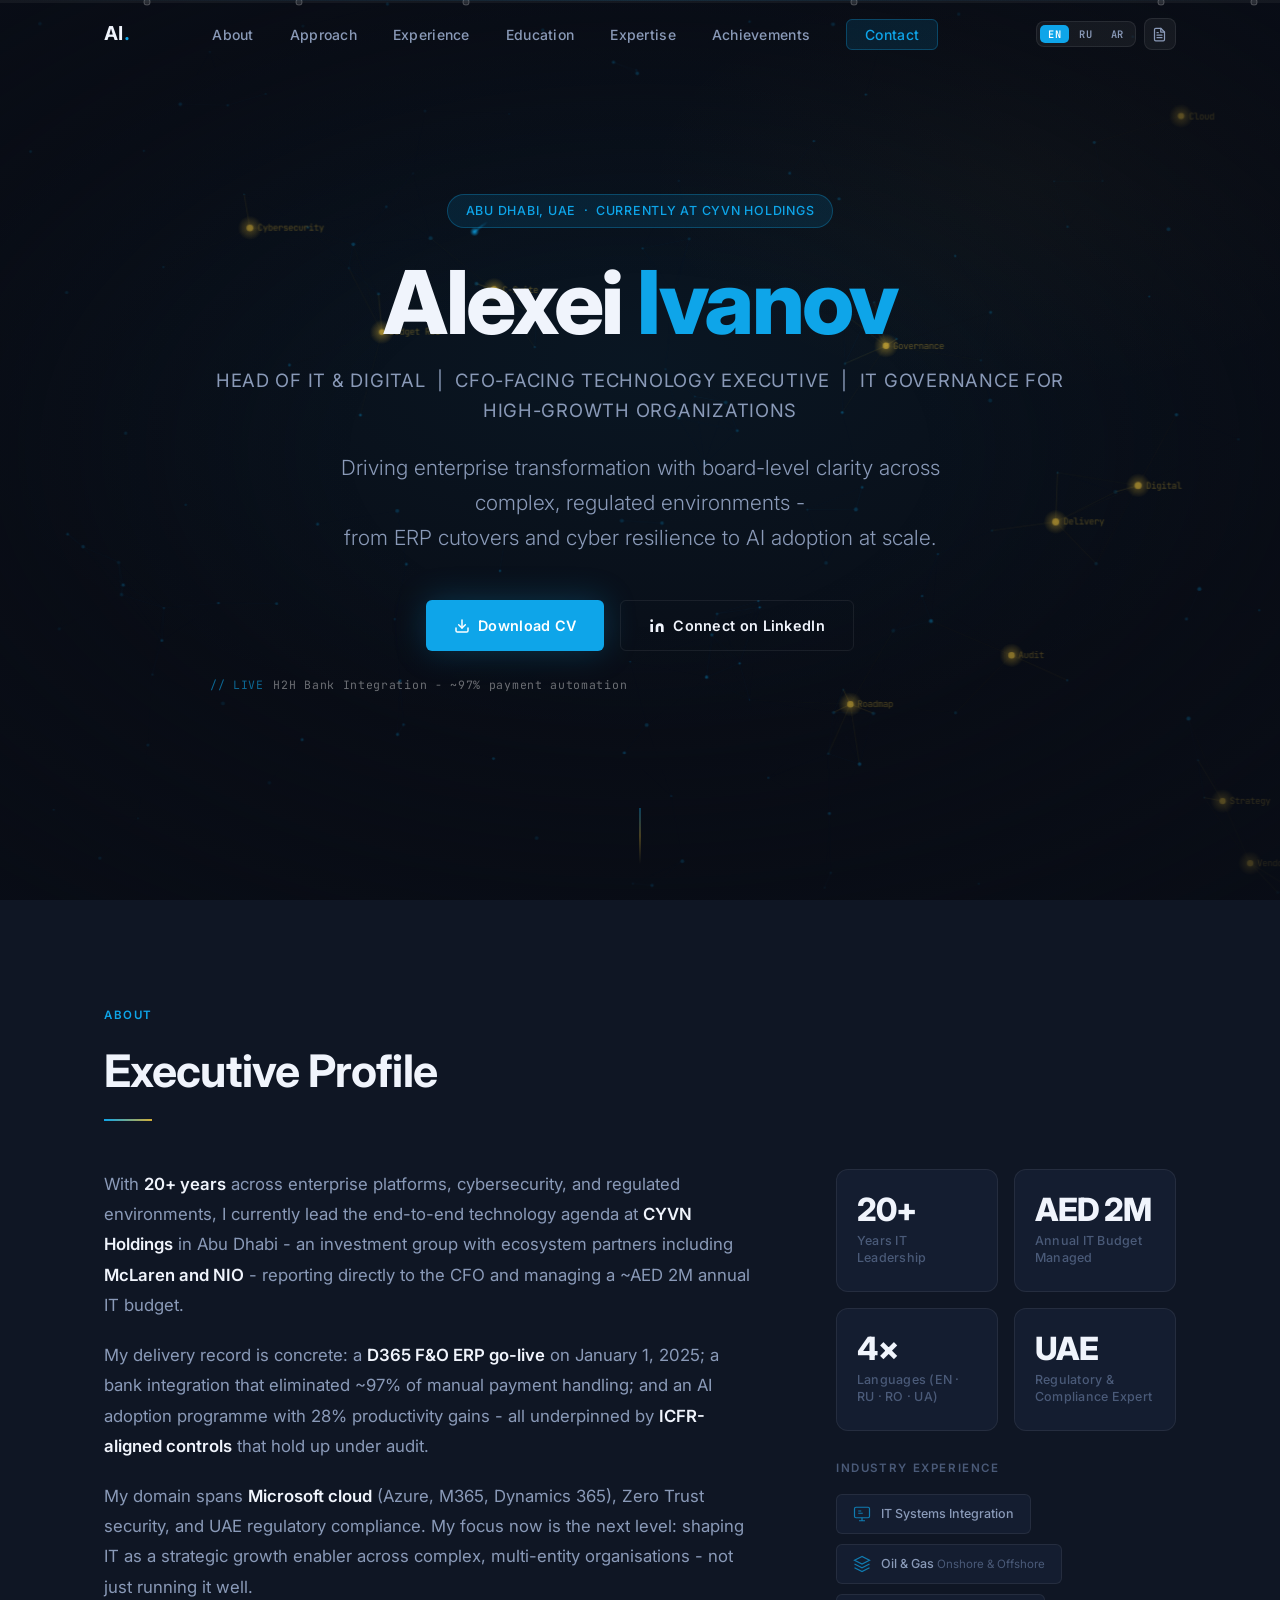
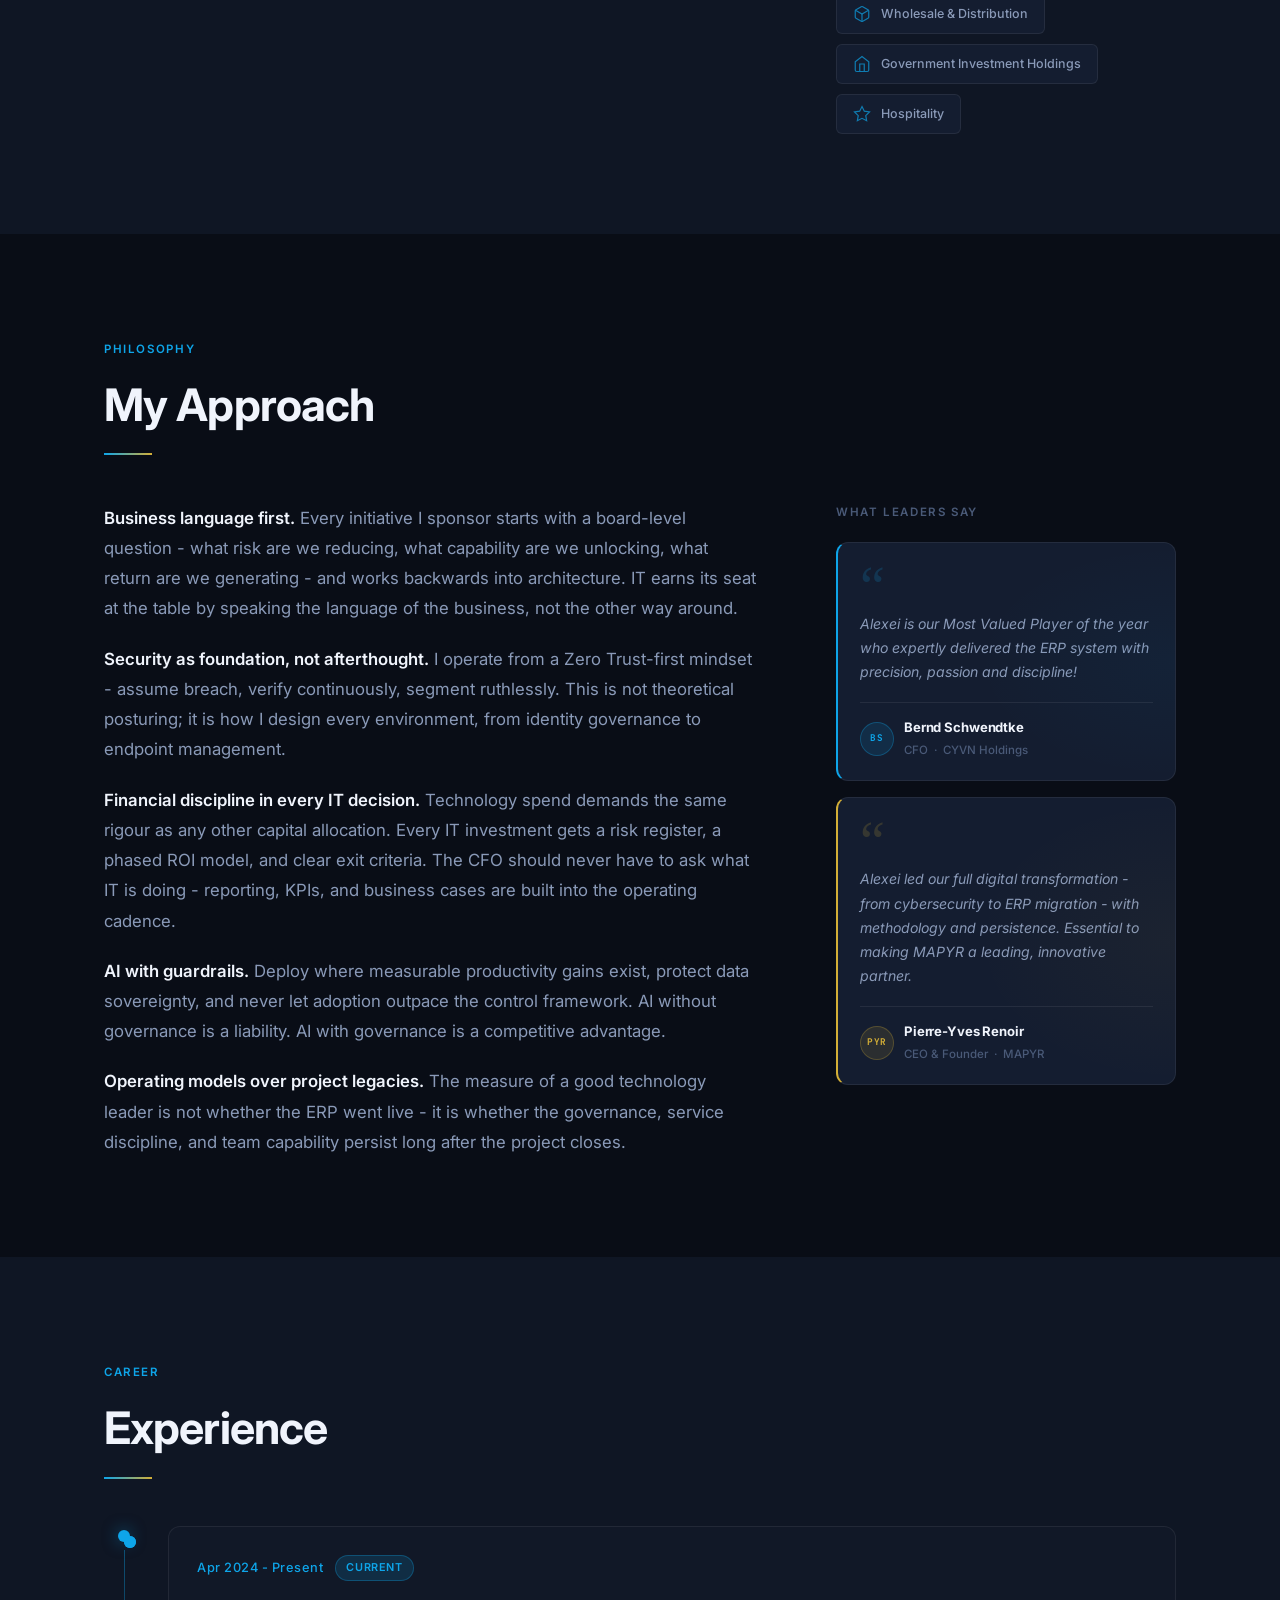
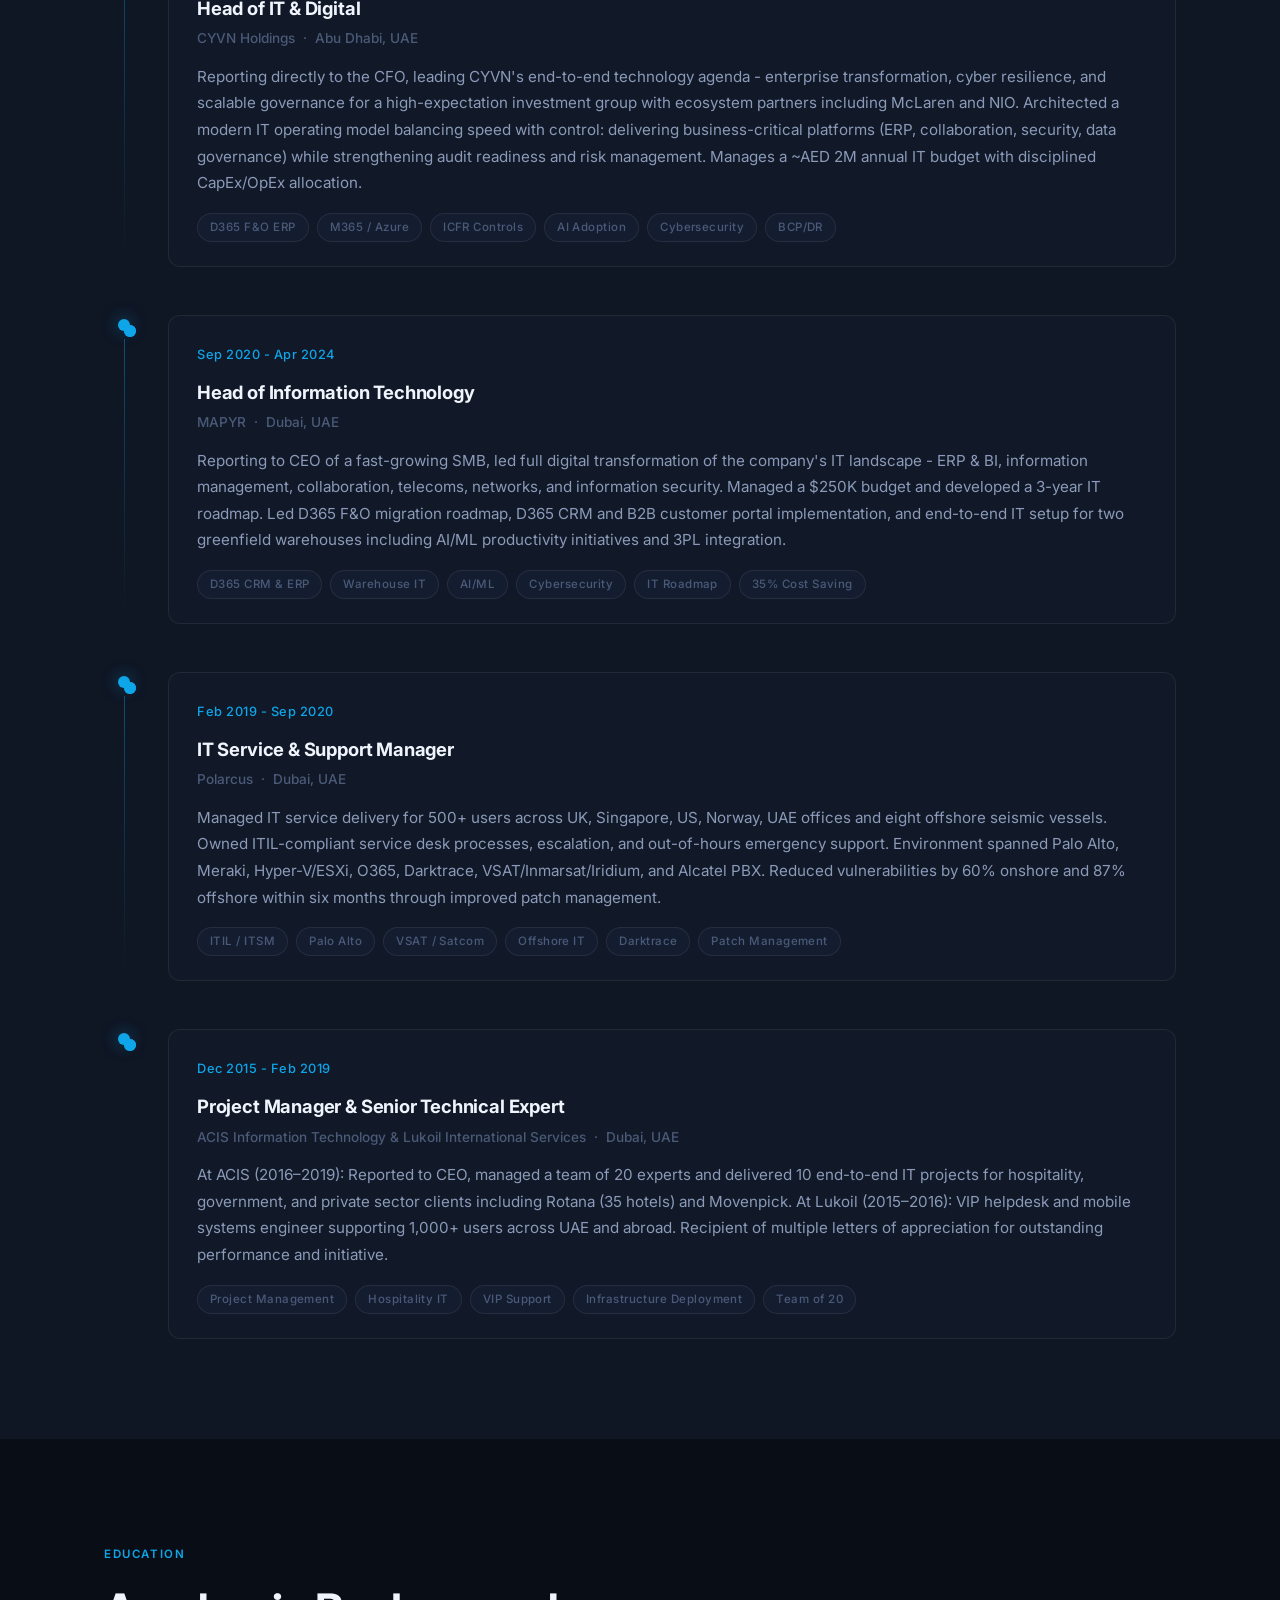
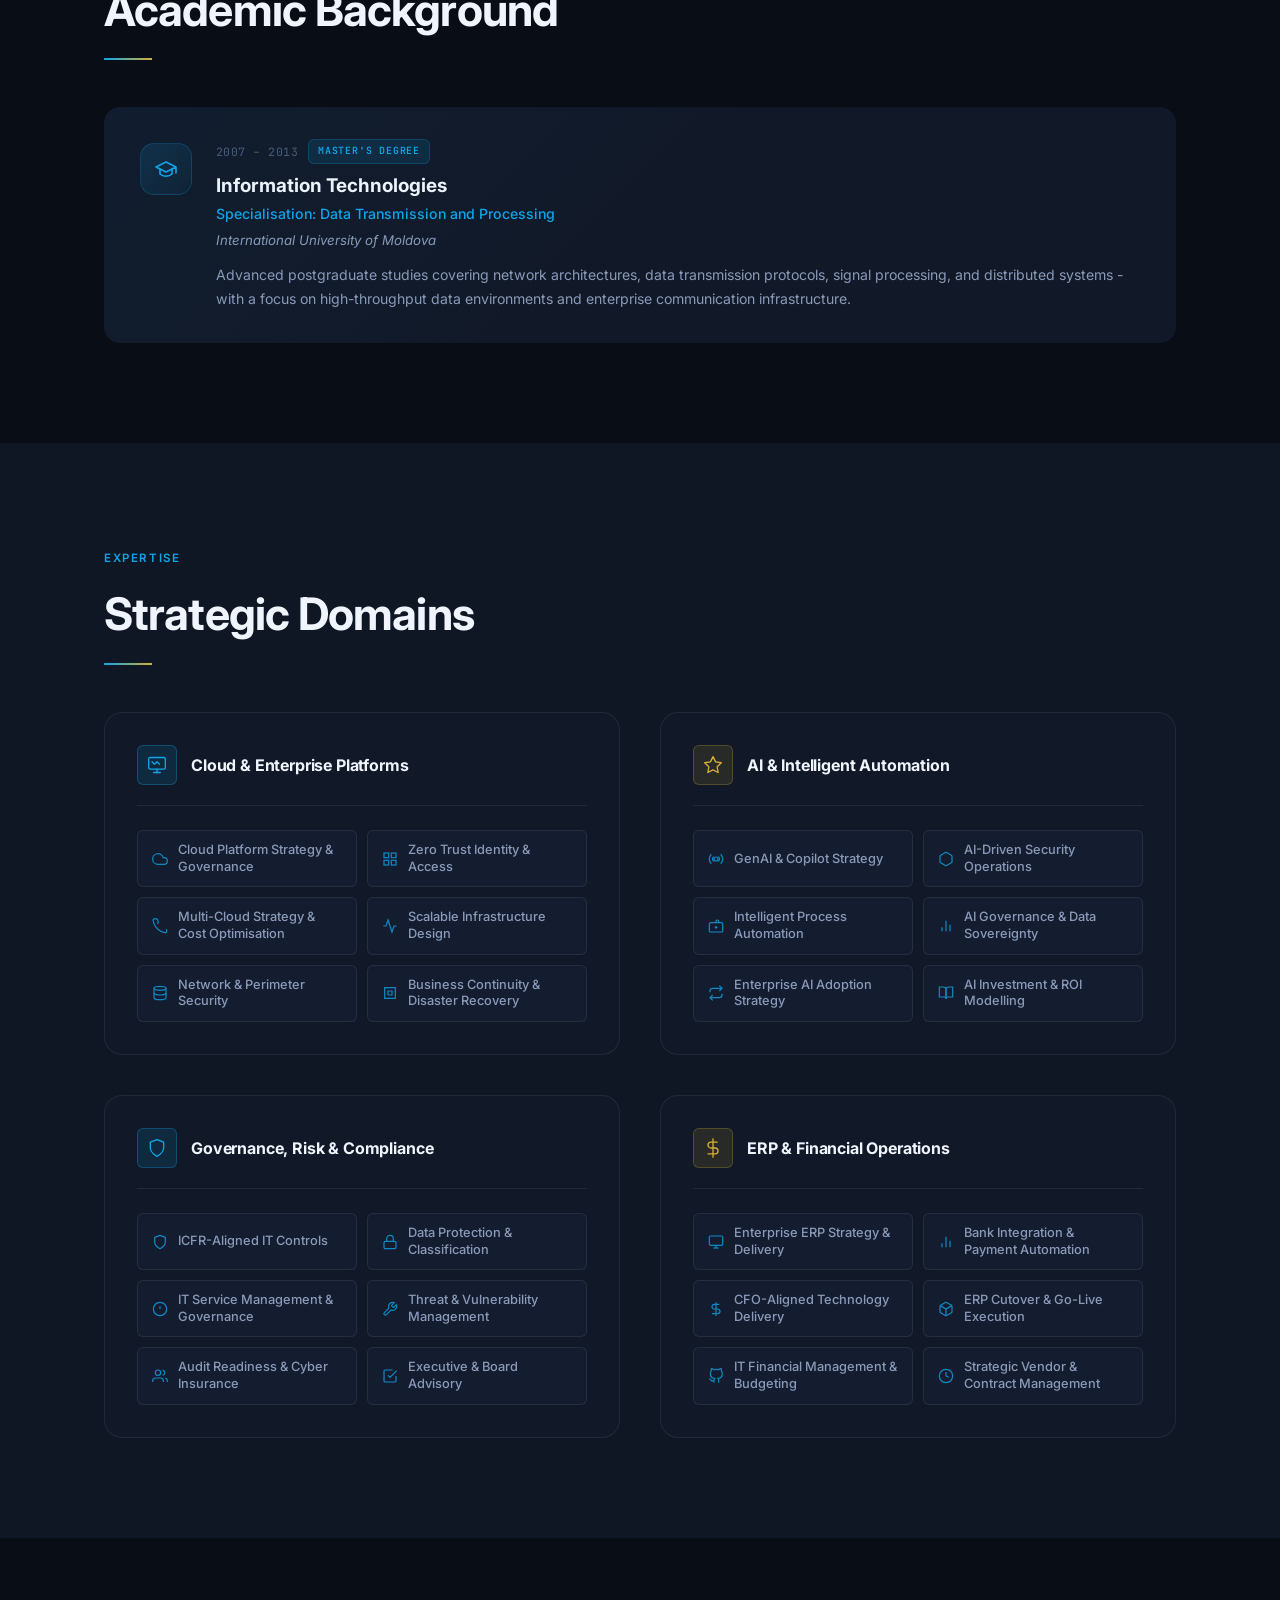
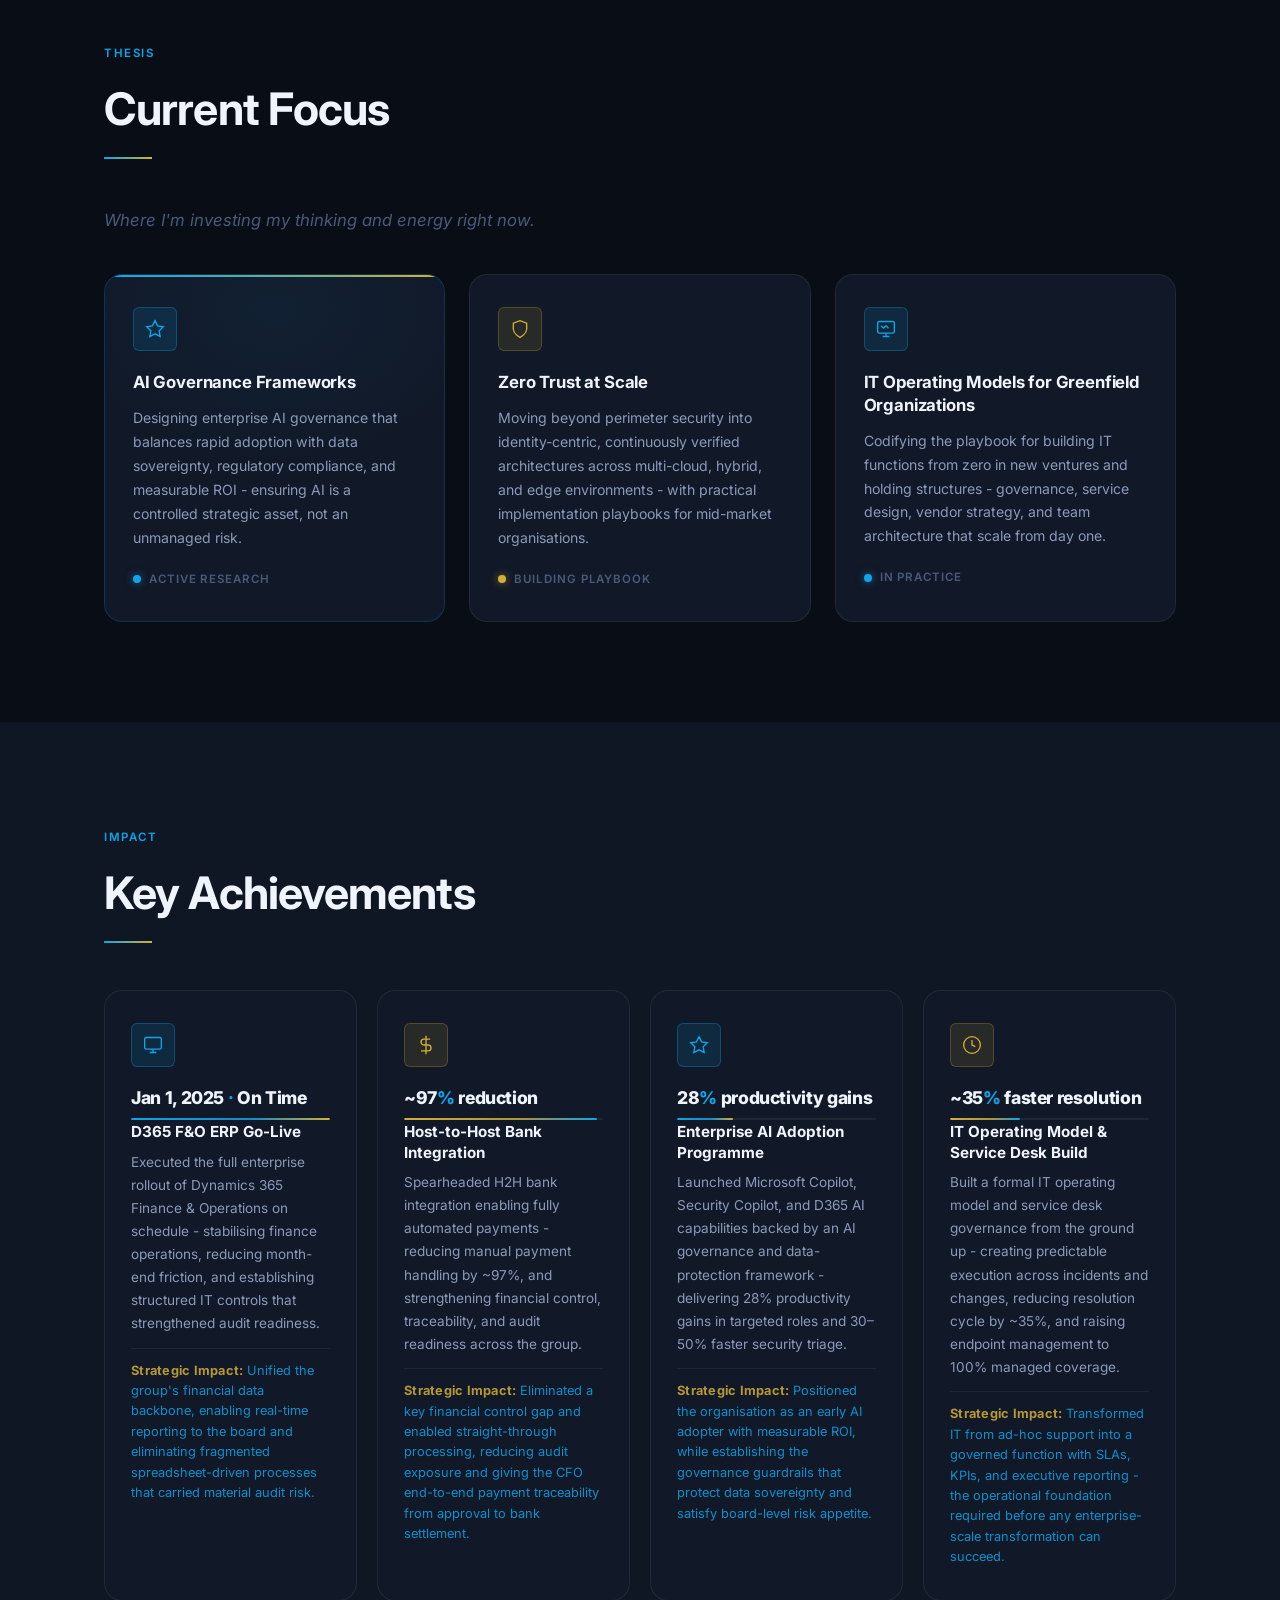
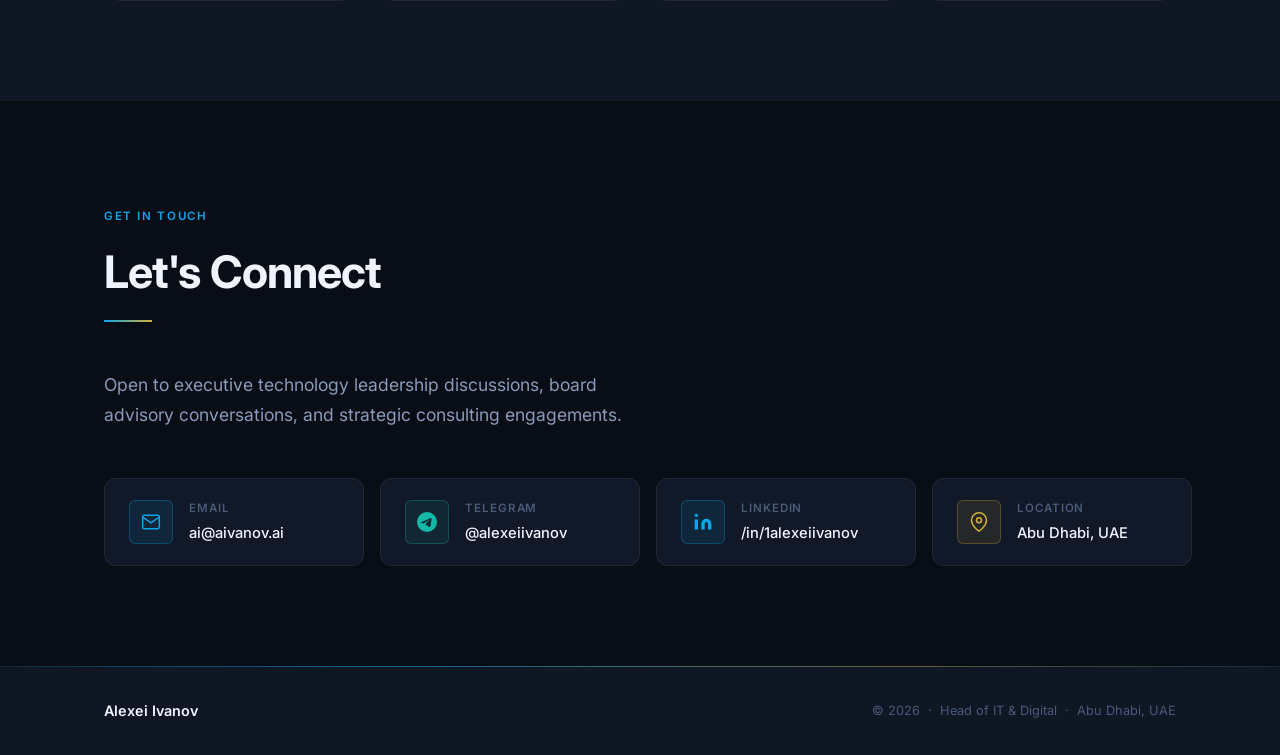
==== index.html @ 6e78dfcb "Fix Arabic notice placement and add to cv.html - Move notice inside fixed nav so it doesn't overlap " ====
<!DOCTYPE html>
<html lang="en">
<head>
  <!-- Google tag (gtag.js) -->
  <script async src="https://www.googletagmanager.com/gtag/js?id=G-F5RWMWG06Z"></script>
  <script>
    window.dataLayer = window.dataLayer || [];
    function gtag(){dataLayer.push(arguments);}
    gtag('js', new Date());
    gtag('config', 'G-F5RWMWG06Z');
  </script>

  <meta charset="UTF-8" />
  <meta name="viewport" content="width=device-width, initial-scale=1.0" />

  <!-- Primary SEO -->
  <title>Alexei Ivanov - Head of IT &amp; Digital | CFO-Facing Technology Executive | Abu Dhabi</title>
  <meta name="description" content="Head of IT &amp; Digital at CYVN Holdings (McLaren · NIO ecosystem). 20+ years delivering ERP, cybersecurity &amp; AI adoption with board-level clarity. D365 F&amp;O · ICFR · Zero Trust · Abu Dhabi, UAE." />
  <meta name="keywords" content="Alexei Ivanov, Head of IT, Head of IT Digital, CIO, CITO, IT Director, IT Executive, Abu Dhabi, UAE, CYVN Holdings, Dynamics 365, ERP, Microsoft Azure, Cybersecurity, AI Adoption, Digital Transformation, IT Leadership, ICFR Controls, Microsoft Copilot, Technology Executive" />
  <meta name="author" content="Alexei Ivanov" />
  <meta name="robots" content="index, follow, max-snippet:-1, max-image-preview:large, max-video-preview:-1" />
  <link rel="canonical" href="https://alexeiivanov1.github.io/" />

  <!-- Geo / Local SEO -->
  <meta name="geo.region" content="AE-AZ" />
  <meta name="geo.placename" content="Abu Dhabi, United Arab Emirates" />
  <meta name="geo.position" content="24.4539;54.3773" />
  <meta name="ICBM" content="24.4539, 54.3773" />

  <!-- Open Graph -->
  <meta property="og:type" content="profile" />
  <meta property="og:profile:first_name" content="Alexei" />
  <meta property="og:profile:last_name" content="Ivanov" />
  <meta property="og:title" content="Alexei Ivanov — Head of IT &amp; Digital | CYVN Holdings · Abu Dhabi" />
  <meta property="og:description" content="20+ years in enterprise IT. D365 F&amp;O ERP go-live · ~97% payment automation · 28% AI productivity gains · ICFR-aligned controls. Currently at CYVN Holdings (McLaren &amp; NIO ecosystem), reporting directly to the CFO." />
  <meta property="og:image" content="https://alexeiivanov1.github.io/og-preview.png" />
  <meta property="og:image:width" content="1200" />
  <meta property="og:image:height" content="630" />
  <meta property="og:url" content="https://alexeiivanov1.github.io/" />
  <meta property="og:site_name" content="Alexei Ivanov" />
  <meta property="og:locale" content="en_GB" />

  <!-- Twitter / X -->
  <meta name="twitter:card" content="summary_large_image" />
  <meta name="twitter:title" content="Alexei Ivanov — Head of IT &amp; Digital | CYVN Holdings · Abu Dhabi" />
  <meta name="twitter:description" content="20+ years in enterprise IT. D365 F&amp;O ERP · 97% payment automation · 28% AI gains · ICFR controls. CFO-facing tech executive at CYVN Holdings (McLaren &amp; NIO ecosystem)." />
  <meta name="twitter:image" content="https://alexeiivanov1.github.io/og-preview.png" />

  <meta name="theme-color" content="#090d16" />
  <link rel="icon" type="image/svg+xml" href="favicon.svg" />

  <!-- Structured Data: Person -->
  <script type="application/ld+json">
  {
    "@context": "https://schema.org",
    "@type": "Person",
    "name": "Alexei Ivanov",
    "givenName": "Alexei",
    "familyName": "Ivanov",
    "jobTitle": "Head of IT & Digital",
    "url": "https://alexeiivanov1.github.io/",
    "email": "ai@aivanov.ai",
    "address": { "@type": "PostalAddress", "addressLocality": "Abu Dhabi", "addressCountry": "AE" },
    "sameAs": ["https://www.linkedin.com/in/1alexeiivanov/", "https://t.me/alexeiivanov"],
    "worksFor": { "@type": "Organization", "name": "CYVN Holdings", "url": "https://www.cyvnholdings.com" },
    "knowsAbout": ["IT Leadership","Digital Transformation","ERP Implementation","Dynamics 365 Finance & Operations","Microsoft Azure","Cybersecurity","AI Adoption","Microsoft Copilot","ICFR Controls","ITIL","BCP / Disaster Recovery","IT Governance","C-Suite Advisory"]
  }
  </script>

  <!-- Google Fonts: Inter + JetBrains Mono -->
  <link rel="preconnect" href="https://fonts.googleapis.com" />
  <link rel="preconnect" href="https://fonts.gstatic.com" crossorigin />
  <link href="https://fonts.googleapis.com/css2?family=Inter:wght@300;400;500;600;700;800&family=DM+Sans:wght@400;500;700&family=JetBrains+Mono:wght@400;500;600&display=swap" rel="stylesheet" />

  <link rel="stylesheet" href="styles.css" />
</head>
<body>

  <!-- ─── SCROLL PROGRESS TIMELINE ────────────────────────────── -->
  <div class="sp" id="sp" aria-hidden="true">
    <div class="sp__track">
      <div class="sp__fill" id="spFill"></div>
      <div class="sp__nodes" id="spNodes"></div>
    </div>
  </div>

  <!-- ─── NAV ─────────────────────────────────────────────────── -->
  <nav class="nav" id="nav">
    <div class="nav__inner">
      <a href="#hero" class="nav__logo">AI<span class="accent">.</span></a>
      <ul class="nav__links">
        <li><a href="#about"         data-i18n="nav_about">About</a></li>
        <li><a href="#approach"      data-i18n="nav_approach">Approach</a></li>
        <li><a href="#experience"    data-i18n="nav_experience">Experience</a></li>
        <li><a href="#education"     data-i18n="nav_education">Education</a></li>
        <li><a href="#competencies"  data-i18n="nav_expertise">Expertise</a></li>
        <li><a href="#achievements"  data-i18n="nav_achievements">Achievements</a></li>
        <li><a href="#contact" class="nav__cta" data-i18n="nav_contact">Contact</a></li>
      </ul>
      <div class="nav__controls">
        <div class="lang-switcher" id="langSwitcher" aria-label="Language">
          <button class="lang-btn active" data-lang="en">EN</button>
          <button class="lang-btn" data-lang="ru">RU</button>
          <button class="lang-btn" data-lang="ar">AR</button>
        </div>
        <a href="cv.html" class="theme-toggle cv-link" aria-label="Open CV page" title="CV / Document view">
          <svg width="15" height="15" viewBox="0 0 24 24" fill="none" stroke="currentColor" stroke-width="2" stroke-linecap="round" stroke-linejoin="round" aria-hidden="true"><path d="M14 2H6a2 2 0 0 0-2 2v16a2 2 0 0 0 2 2h12a2 2 0 0 0 2-2V8z"/><polyline points="14 2 14 8 20 8"/><line x1="16" y1="13" x2="8" y2="13"/><line x1="16" y1="17" x2="8" y2="17"/><polyline points="10 9 9 9 8 9"/></svg>
          <span class="theme-toggle__label" data-i18n="theme_text_label">Text</span>
        </a>
      </div>
      <button class="nav__hamburger" id="hamburger" aria-label="Open menu">
        <span></span><span></span><span></span>
      </button>
    </div>
    <div class="nav__mobile" id="mobileMenu">
      <a href="#about"        class="mobile-link" data-i18n="nav_about">About</a>
      <a href="#approach"     class="mobile-link" data-i18n="nav_approach">Approach</a>
      <a href="#experience"   class="mobile-link" data-i18n="nav_experience">Experience</a>
      <a href="#education"    class="mobile-link" data-i18n="nav_education">Education</a>
      <a href="#competencies" class="mobile-link" data-i18n="nav_expertise">Expertise</a>
      <a href="#achievements" class="mobile-link" data-i18n="nav_achievements">Achievements</a>
      <a href="#contact"      class="mobile-link" data-i18n="nav_contact">Contact</a>
      <div class="mobile-controls">
        <div class="lang-switcher lang-switcher--mobile" id="langSwitcherMobile" aria-label="Language">
          <button class="lang-btn active" data-lang="en">EN</button>
          <button class="lang-btn" data-lang="ru">RU</button>
          <button class="lang-btn" data-lang="ar">AR</button>
        </div>
        <a href="cv.html" class="theme-toggle theme-toggle--mobile cv-link" aria-label="Open CV page">
          <svg width="15" height="15" viewBox="0 0 24 24" fill="none" stroke="currentColor" stroke-width="2" stroke-linecap="round" stroke-linejoin="round"><path d="M14 2H6a2 2 0 0 0-2 2v16a2 2 0 0 0 2 2h12a2 2 0 0 0 2-2V8z"/><polyline points="14 2 14 8 20 8"/><line x1="16" y1="13" x2="8" y2="13"/><line x1="16" y1="17" x2="8" y2="17"/><polyline points="10 9 9 9 8 9"/></svg>
          <span data-i18n="theme_text_label" style="font-size:0.8rem;font-weight:500">CV</span>
        </a>
      </div>
    </div>
    <!-- Arabic translation notice -->
    <div class="ar-notice" id="arNotice">
      <span data-i18n="ar_notice"></span>
    </div>
  </nav>

  <!-- ─── HERO ─────────────────────────────────────────────────── -->
  <section class="hero" id="hero">
    <div class="hero__bg">
      <!-- Neural network canvas - fills entire hero -->
      <canvas id="neuralCanvas" class="hero__canvas" aria-hidden="true"></canvas>
      <!-- hero__geo kept empty for script compatibility -->
      <div class="hero__geo" aria-hidden="true"></div>
    </div>

    <div class="hero__content reveal">
      <div class="hero__badge" data-i18n="hero_badge">Abu Dhabi, UAE &nbsp;·&nbsp; Currently at CYVN Holdings</div>
      <h1 class="hero__name">Alexei <span class="accent">Ivanov</span></h1>
      <p class="hero__title" id="heroTitle" data-scramble data-i18n="hero_title">Head of IT &amp; Digital &nbsp;|&nbsp; CFO-Facing Technology Executive &nbsp;|&nbsp; IT Governance for High-Growth Organizations</p>
      <p class="hero__value" data-i18n-html="hero_value">Driving enterprise transformation with board-level clarity across complex, regulated environments —<br class="br-desktop"/> from ERP cutovers and cyber resilience to AI adoption at scale.</p>
      <div class="hero__actions">
        <a href="cv-alexei-ivanov.pdf" class="btn btn--primary" download>
          <svg width="16" height="16" viewBox="0 0 24 24" fill="none" stroke="currentColor" stroke-width="2.2" stroke-linecap="round" stroke-linejoin="round"><path d="M21 15v4a2 2 0 0 1-2 2H5a2 2 0 0 1-2-2v-4"/><polyline points="7 10 12 15 17 10"/><line x1="12" y1="15" x2="12" y2="3"/></svg>
          <span data-i18n="btn_cv">Download CV</span>
        </a>
        <a href="https://www.linkedin.com/in/1alexeiivanov/" target="_blank" rel="noopener" class="btn btn--secondary">
          <svg width="16" height="16" viewBox="0 0 24 24" fill="currentColor"><path d="M16 8a6 6 0 0 1 6 6v7h-4v-7a2 2 0 0 0-2-2 2 2 0 0 0-2 2v7h-4v-7a6 6 0 0 1 6-6z"/><rect x="2" y="9" width="4" height="12"/><circle cx="4" cy="4" r="2"/></svg>
          <span data-i18n="btn_linkedin">Connect on LinkedIn</span>
        </a>
      </div>

      <!-- Live ticker cycling achievements -->
      <div class="hero__ticker-wrap" aria-live="polite" aria-atomic="true">
        <span class="hero__ticker-label">// LIVE</span>
        <span id="heroTicker"></span>
      </div>
    </div>

    <div class="hero__scroll-indicator" aria-hidden="true">
      <span></span>
    </div>
  </section>

  <!-- ─── ABOUT ─────────────────────────────────────────────────── -->
  <section class="section about" id="about">
    <div class="container">
      <div class="section__header reveal">
        <span class="section__label" data-i18n="about_label">About</span>
        <h2 class="section__title" data-i18n="about_title">Executive Profile</h2>
      </div>
      <div class="about__grid">
        <div class="about__bio reveal">
          <p data-i18n-html="about_bio_1">With <strong>20+ years</strong> across enterprise platforms, cybersecurity, and regulated environments, I currently lead the end-to-end technology agenda at <strong>CYVN Holdings</strong> in Abu Dhabi — an investment group with ecosystem partners including <strong>McLaren and NIO</strong> — reporting directly to the CFO and managing a ~AED 2M annual IT budget.</p>
          <p data-i18n-html="about_bio_2">My delivery record is concrete: a <strong>D365 F&amp;O ERP go-live</strong> on January 1, 2025; a bank integration that eliminated ~97% of manual payment handling; and an AI adoption programme with 28% productivity gains — all underpinned by <strong>ICFR-aligned controls</strong> that hold up under audit.</p>
          <p data-i18n-html="about_bio_3">My domain spans <strong>Microsoft cloud</strong> (Azure, M365, Dynamics 365), Zero Trust security, and UAE regulatory compliance. My focus now is the next level: shaping IT as a strategic growth enabler across complex, multi-entity organisations — not just running it well.</p>
        </div>
        <div class="about__stats reveal">
          <div class="stat-card">
            <span class="stat-card__number" data-i18n-html="stat_years_n">20<span class="accent">+</span></span>
            <span class="stat-card__label" data-i18n="stat_years_l">Years IT Leadership</span>
          </div>
          <div class="stat-card">
            <span class="stat-card__number" data-i18n-html="stat_budget_n">AED 2<span class="accent">M</span></span>
            <span class="stat-card__label" data-i18n="stat_budget_l">Annual IT Budget Managed</span>
          </div>
          <div class="stat-card">
            <span class="stat-card__number" data-i18n-html="stat_langs_n">4<span class="accent">×</span></span>
            <span class="stat-card__label" data-i18n="stat_langs_l">Languages (EN · RU · RO · UA)</span>
          </div>
          <div class="stat-card">
            <span class="stat-card__number" data-i18n-html="stat_comp_n">UAE</span>
            <span class="stat-card__label" data-i18n="stat_comp_l">Regulatory &amp; Compliance Expert</span>
          </div>
          <div class="about__sectors">
            <h3 class="about__sectors-title" data-i18n="sectors_title">Industry Experience</h3>
            <div class="sector-tiles">
              <div class="sector-tile">
                <svg viewBox="0 0 24 24" fill="none" stroke="currentColor" stroke-width="1.6" aria-hidden="true"><rect x="2" y="3" width="20" height="14" rx="2"/><path d="M8 21h8M12 17v4"/><path d="M7 8h4M7 11h6"/></svg>
                <span class="sector-tile__label" data-i18n="sector_1">IT Systems Integration</span>
              </div>
              <div class="sector-tile">
                <svg viewBox="0 0 24 24" fill="none" stroke="currentColor" stroke-width="1.6" aria-hidden="true"><path d="M12 2L2 7l10 5 10-5-10-5z"/><path d="M2 17l10 5 10-5"/><path d="M2 12l10 5 10-5"/></svg>
                <span class="sector-tile__label" data-i18n-html="sector_2">Oil &amp; Gas <span class="sector-tile__sub">Onshore &amp; Offshore</span></span>
              </div>
              <div class="sector-tile">
                <svg viewBox="0 0 24 24" fill="none" stroke="currentColor" stroke-width="1.6" aria-hidden="true"><path d="M21 16V8a2 2 0 0 0-1-1.73l-7-4a2 2 0 0 0-2 0l-7 4A2 2 0 0 0 3 8v8a2 2 0 0 0 1 1.73l7 4a2 2 0 0 0 2 0l7-4A2 2 0 0 0 21 16z"/><polyline points="3.27 6.96 12 12.01 20.73 6.96"/><line x1="12" y1="22.08" x2="12" y2="12"/></svg>
                <span class="sector-tile__label" data-i18n="sector_3">Wholesale &amp; Distribution</span>
              </div>
              <div class="sector-tile">
                <svg viewBox="0 0 24 24" fill="none" stroke="currentColor" stroke-width="1.6" aria-hidden="true"><path d="M3 9l9-7 9 7v11a2 2 0 0 1-2 2H5a2 2 0 0 1-2-2z"/><polyline points="9 22 9 12 15 12 15 22"/></svg>
                <span class="sector-tile__label" data-i18n="sector_4">Government Investment Holdings</span>
              </div>
              <div class="sector-tile">
                <svg viewBox="0 0 24 24" fill="none" stroke="currentColor" stroke-width="1.6" aria-hidden="true"><path d="M12 2l3.09 6.26L22 9.27l-5 4.87 1.18 6.88L12 17.77l-6.18 3.25L7 14.14 2 9.27l6.91-1.01L12 2z"/></svg>
                <span class="sector-tile__label" data-i18n="sector_5">Hospitality</span>
              </div>
            </div>
          </div>
        </div>
      </div>
    </div>
  </section>

  <!-- ─── MY APPROACH ──────────────────────────────────────────── -->
  <section class="section approach" id="approach">
    <div class="container">
      <div class="section__header reveal">
        <span class="section__label" data-i18n="approach_label">Philosophy</span>
        <h2 class="section__title" data-i18n="approach_title">My Approach</h2>
      </div>
      <div class="approach__grid">

        <div class="approach__manifesto reveal">
          <p data-i18n-html="approach_p1"><strong>Business language first.</strong> Every initiative I sponsor starts with a board-level question — what risk are we reducing, what capability are we unlocking, what return are we generating — and works backwards into architecture. IT earns its seat at the table by speaking the language of the business, not the other way around.</p>
          <p data-i18n-html="approach_p2"><strong>Security as foundation, not afterthought.</strong> I operate from a Zero Trust-first mindset — assume breach, verify continuously, segment ruthlessly. This is not theoretical posturing; it is how I design every environment, from identity governance to endpoint management.</p>
          <p data-i18n-html="approach_p3"><strong>Financial discipline in every IT decision.</strong> Technology spend demands the same rigour as any other capital allocation. Every IT investment gets a risk register, a phased ROI model, and clear exit criteria. The CFO should never have to ask what IT is doing — reporting, KPIs, and business cases are built into the operating cadence.</p>
          <p data-i18n-html="approach_p4"><strong>AI with guardrails.</strong> Deploy where measurable productivity gains exist, protect data sovereignty, and never let adoption outpace the control framework. AI without governance is a liability. AI with governance is a competitive advantage.</p>
          <p data-i18n-html="approach_p5"><strong>Operating models over project legacies.</strong> The measure of a good technology leader is not whether the ERP went live — it is whether the governance, service discipline, and team capability persist long after the project closes.</p>
        </div>

        <aside class="approach__voices reveal">
          <p class="approach__voices-label" data-i18n="voices_label">What Leaders Say</p>

          <div class="voice-card">
            <div class="voice-card__ornament" aria-hidden="true">&ldquo;</div>
            <blockquote class="voice-card__text" data-i18n="voice1_text">Alexei is our Most Valued Player of the year who expertly delivered the ERP system with precision, passion and discipline!</blockquote>
            <div class="voice-card__author">
              <div class="voice-card__avatar">BS</div>
              <div class="voice-card__info">
                <span class="voice-card__name" data-i18n="voice1_name">Bernd Schwendtke</span>
                <span class="voice-card__role" data-i18n-html="voice1_role">CFO &nbsp;&middot;&nbsp; CYVN Holdings</span>
              </div>
            </div>
          </div>

          <div class="voice-card voice-card--gold">
            <div class="voice-card__ornament" aria-hidden="true">&ldquo;</div>
            <blockquote class="voice-card__text" data-i18n="voice2_text">Alexei led our full digital transformation — from cybersecurity to ERP migration — with methodology and persistence. Essential to making MAPYR a leading, innovative partner.</blockquote>
            <div class="voice-card__author">
              <div class="voice-card__avatar voice-card__avatar--gold">PYR</div>
              <div class="voice-card__info">
                <span class="voice-card__name" data-i18n="voice2_name">Pierre-Yves Renoir</span>
                <span class="voice-card__role" data-i18n-html="voice2_role">CEO &amp; Founder &nbsp;&middot;&nbsp; MAPYR</span>
              </div>
            </div>
          </div>
        </aside>

      </div>
    </div>
  </section>

  <!-- ─── EXPERIENCE ─────────────────────────────────────────────── -->
  <section class="section experience" id="experience">
    <div class="container">
      <div class="section__header reveal">
        <span class="section__label" data-i18n="exp_label">Career</span>
        <h2 class="section__title" data-i18n="exp_title">Experience</h2>
      </div>
      <div class="timeline">

        <div class="timeline__item reveal">
          <div class="timeline__marker">
            <div class="timeline__dot"></div>
            <div class="timeline__line"></div>
          </div>
          <div class="timeline__card">
            <div class="timeline__meta">
              <span class="timeline__period" data-i18n="job1_period">Apr 2024 — Present</span>
              <span class="timeline__badge timeline__badge--current" data-i18n="job1_badge">Current</span>
            </div>
            <h3 class="timeline__role" data-i18n-html="job1_role">Head of IT &amp; Digital</h3>
            <p class="timeline__company" data-i18n-html="job1_company">CYVN Holdings &nbsp;·&nbsp; Abu Dhabi, UAE</p>
            <p class="timeline__desc" data-i18n="job1_desc">Reporting directly to the CFO, leading CYVN's end-to-end technology agenda — enterprise transformation, cyber resilience, and scalable governance for a high-expectation investment group with ecosystem partners including McLaren and NIO. Architected a modern IT operating model balancing speed with control: delivering business-critical platforms (ERP, collaboration, security, data governance) while strengthening audit readiness and risk management. Manages a ~AED 2M annual IT budget with disciplined CapEx/OpEx allocation.</p>
            <div class="timeline__tags" data-i18n-tags="job1_tags">
              <span>D365 F&amp;O ERP</span><span>M365 / Azure</span><span>ICFR Controls</span><span>AI Adoption</span><span>Cybersecurity</span><span>BCP/DR</span>
            </div>
          </div>
        </div>

        <div class="timeline__item reveal">
          <div class="timeline__marker">
            <div class="timeline__dot"></div>
            <div class="timeline__line"></div>
          </div>
          <div class="timeline__card">
            <div class="timeline__meta">
              <span class="timeline__period" data-i18n="job2_period">Sep 2020 — Apr 2024</span>
            </div>
            <h3 class="timeline__role" data-i18n="job2_role">Head of Information Technology</h3>
            <p class="timeline__company" data-i18n-html="job2_company">MAPYR &nbsp;·&nbsp; Dubai, UAE</p>
            <p class="timeline__desc" data-i18n="job2_desc">Reporting to CEO of a fast-growing SMB, led full digital transformation of the company's IT landscape — ERP &amp; BI, information management, collaboration, telecoms, networks, and information security. Managed a $250K budget and developed a 3-year IT roadmap. Led D365 F&amp;O migration roadmap, D365 CRM and B2B customer portal implementation, and end-to-end IT setup for two greenfield warehouses including AI/ML productivity initiatives and 3PL integration.</p>
            <div class="timeline__tags" data-i18n-tags="job2_tags">
              <span>D365 CRM &amp; ERP</span><span>Warehouse IT</span><span>AI/ML</span><span>Cybersecurity</span><span>IT Roadmap</span><span>35% Cost Saving</span>
            </div>
          </div>
        </div>

        <div class="timeline__item reveal">
          <div class="timeline__marker">
            <div class="timeline__dot"></div>
            <div class="timeline__line"></div>
          </div>
          <div class="timeline__card">
            <div class="timeline__meta">
              <span class="timeline__period" data-i18n="job3_period">Feb 2019 — Sep 2020</span>
            </div>
            <h3 class="timeline__role" data-i18n-html="job3_role">IT Service &amp; Support Manager</h3>
            <p class="timeline__company" data-i18n-html="job3_company">Polarcus &nbsp;·&nbsp; Dubai, UAE</p>
            <p class="timeline__desc" data-i18n="job3_desc">Managed IT service delivery for 500+ users across UK, Singapore, US, Norway, UAE offices and eight offshore seismic vessels. Owned ITIL-compliant service desk processes, escalation, and out-of-hours emergency support. Environment spanned Palo Alto, Meraki, Hyper-V/ESXi, O365, Darktrace, VSAT/Inmarsat/Iridium, and Alcatel PBX. Reduced vulnerabilities by 60% onshore and 87% offshore within six months through improved patch management.</p>
            <div class="timeline__tags" data-i18n-tags="job3_tags">
              <span>ITIL / ITSM</span><span>Palo Alto</span><span>VSAT / Satcom</span><span>Offshore IT</span><span>Darktrace</span><span>Patch Management</span>
            </div>
          </div>
        </div>

        <div class="timeline__item reveal">
          <div class="timeline__marker">
            <div class="timeline__dot"></div>
            <div class="timeline__line"></div>
          </div>
          <div class="timeline__card">
            <div class="timeline__meta">
              <span class="timeline__period" data-i18n="job4_period">Dec 2015 — Feb 2019</span>
            </div>
            <h3 class="timeline__role" data-i18n-html="job4_role">Project Manager &amp; Senior Technical Expert</h3>
            <p class="timeline__company" data-i18n-html="job4_company">ACIS Information Technology &amp; Lukoil International Services &nbsp;·&nbsp; Dubai, UAE</p>
            <p class="timeline__desc" data-i18n="job4_desc">At ACIS (2016–2019): Reported to CEO, managed a team of 20 experts and delivered 10 end-to-end IT projects for hospitality, government, and private sector clients including Rotana (35 hotels) and Movenpick. At Lukoil (2015–2016): VIP helpdesk and mobile systems engineer supporting 1,000+ users across UAE and abroad. Recipient of multiple letters of appreciation for outstanding performance and initiative.</p>
            <div class="timeline__tags" data-i18n-tags="job4_tags">
              <span>Project Management</span><span>Hospitality IT</span><span>VIP Support</span><span>Infrastructure Deployment</span><span>Team of 20</span>
            </div>
          </div>
        </div>

      </div>
    </div>
  </section>

  <!-- ─── EDUCATION ──────────────────────────────────────────────── -->
  <section class="section education" id="education">
    <div class="container">
      <div class="section__header reveal">
        <span class="section__label" data-i18n="edu_label">Education</span>
        <h2 class="section__title" data-i18n="edu_title">Academic Background</h2>
      </div>
      <div class="edu__card reveal">
        <div class="edu__icon" aria-hidden="true">
          <svg viewBox="0 0 24 24" fill="none" stroke="currentColor" stroke-width="1.6" stroke-linecap="round" stroke-linejoin="round"><path d="M22 10v6M2 10l10-5 10 5-10 5z"/><path d="M6 12v5c3 3 9 3 12 0v-5"/></svg>
        </div>
        <div class="edu__body">
          <div class="edu__header-row">
            <div class="edu__meta">
              <span class="edu__period" data-i18n="edu_period">[Year – Year]</span>
              <span class="edu__badge" data-i18n="edu_badge">Master's Degree</span>
            </div>
            <h3 class="edu__degree" data-i18n="edu_degree">Information Technologies</h3>
            <p class="edu__spec" data-i18n="edu_spec">Specialisation: Data Transmission and Processing</p>
            <p class="edu__institution" data-i18n="edu_institution">[University · City]</p>
          </div>
          <p class="edu__desc" data-i18n="edu_desc">Advanced postgraduate studies covering network architectures, data transmission protocols, signal processing, and distributed systems — with a focus on high-throughput data environments and enterprise communication infrastructure.</p>
        </div>
      </div>
    </div>
  </section>

  <!-- ─── COMPETENCIES ──────────────────────────────────────────── -->
  <section class="section competencies" id="competencies">
    <div class="container">
      <div class="section__header reveal">
        <span class="section__label" data-i18n="comp_label">Expertise</span>
        <h2 class="section__title" data-i18n="comp_title">Strategic Domains</h2>
      </div>

      <div class="competency-groups">

        <div class="competency-group reveal">
          <div class="competency-group__header">
            <div class="competency-group__icon">
              <svg viewBox="0 0 24 24" fill="none" stroke="currentColor" stroke-width="1.6" stroke-linecap="round" stroke-linejoin="round" aria-hidden="true"><rect x="2" y="3" width="20" height="14" rx="2"/><path d="M8 21h8M12 17v4"/><path d="M6 8l3 3 3-3 3 3"/></svg>
            </div>
            <h3 class="competency-group__title" data-i18n-html="cg1_title">Cloud &amp; Enterprise Platforms</h3>
          </div>
          <div class="competency-cards">
            <div class="competency-card"><svg viewBox="0 0 24 24" fill="none" stroke="currentColor" stroke-width="1.8" aria-hidden="true"><path d="M18 10h-1.26A8 8 0 1 0 9 20h9a5 5 0 0 0 0-10z"/></svg><span data-i18n-html="c1_1">Cloud Platform Strategy &amp; Governance</span></div>
            <div class="competency-card"><svg viewBox="0 0 24 24" fill="none" stroke="currentColor" stroke-width="1.8" aria-hidden="true"><rect x="3" y="3" width="7" height="7"/><rect x="14" y="3" width="7" height="7"/><rect x="14" y="14" width="7" height="7"/><rect x="3" y="14" width="7" height="7"/></svg><span data-i18n-html="c1_2">Zero Trust Identity &amp; Access</span></div>
            <div class="competency-card"><svg viewBox="0 0 24 24" fill="none" stroke="currentColor" stroke-width="1.8" aria-hidden="true"><path d="M22 16.92v3a2 2 0 0 1-2.18 2 19.79 19.79 0 0 1-8.63-3.07A19.5 19.5 0 0 1 4.69 12a19.79 19.79 0 0 1-3.07-8.67A2 2 0 0 1 3.6 1.18h3a2 2 0 0 1 2 1.72c.127.96.361 1.903.7 2.81a2 2 0 0 1-.45 2.11L7.91 8.91"/></svg><span data-i18n-html="c1_3">Multi-Cloud Strategy &amp; Cost Optimisation</span></div>
            <div class="competency-card"><svg viewBox="0 0 24 24" fill="none" stroke="currentColor" stroke-width="1.8" aria-hidden="true"><polyline points="22 12 18 12 15 21 9 3 6 12 2 12"/></svg><span data-i18n="c1_4">Scalable Infrastructure Design</span></div>
            <div class="competency-card"><svg viewBox="0 0 24 24" fill="none" stroke="currentColor" stroke-width="1.8" aria-hidden="true"><ellipse cx="12" cy="5" rx="9" ry="3"/><path d="M21 12c0 1.66-4 3-9 3s-9-1.34-9-3"/><path d="M3 5v14c0 1.66 4 3 9 3s9-1.34 9-3V5"/></svg><span data-i18n-html="c1_5">Network &amp; Perimeter Security</span></div>
            <div class="competency-card"><svg viewBox="0 0 24 24" fill="none" stroke="currentColor" stroke-width="1.8" aria-hidden="true"><path d="M4 4h16v16H4z"/><path d="M9 9h6v6H9z"/></svg><span data-i18n-html="c1_6">Business Continuity &amp; Disaster Recovery</span></div>
          </div>
        </div>

        <div class="competency-group reveal">
          <div class="competency-group__header">
            <div class="competency-group__icon competency-group__icon--gold">
              <svg viewBox="0 0 24 24" fill="none" stroke="currentColor" stroke-width="1.6" stroke-linecap="round" stroke-linejoin="round" aria-hidden="true"><path d="M12 2l3.09 6.26L22 9.27l-5 4.87 1.18 6.88L12 17.77l-6.18 3.25L7 14.14 2 9.27l6.91-1.01L12 2z"/></svg>
            </div>
            <h3 class="competency-group__title" data-i18n-html="cg2_title">AI &amp; Intelligent Automation</h3>
          </div>
          <div class="competency-cards">
            <div class="competency-card"><svg viewBox="0 0 24 24" fill="none" stroke="currentColor" stroke-width="1.8" aria-hidden="true"><circle cx="12" cy="12" r="3"/><path d="M19.07 4.93a10 10 0 0 1 0 14.14M4.93 4.93a10 10 0 0 0 0 14.14"/><path d="M15.54 8.46a5 5 0 0 1 0 7.07M8.46 8.46a5 5 0 0 0 0 7.07"/></svg><span data-i18n-html="c2_1">GenAI &amp; Copilot Strategy</span></div>
            <div class="competency-card"><svg viewBox="0 0 24 24" fill="none" stroke="currentColor" stroke-width="1.8" aria-hidden="true"><path d="M21 16V8a2 2 0 0 0-1-1.73l-7-4a2 2 0 0 0-2 0l-7 4A2 2 0 0 0 3 8v8a2 2 0 0 0 1 1.73l7 4a2 2 0 0 0 2 0l7-4A2 2 0 0 0 21 16z"/></svg><span data-i18n="c2_2">AI-Driven Security Operations</span></div>
            <div class="competency-card"><svg viewBox="0 0 24 24" fill="none" stroke="currentColor" stroke-width="1.8" aria-hidden="true"><rect x="2" y="7" width="20" height="14" rx="2"/><path d="M16 7V5a2 2 0 0 0-4 0v2"/><line x1="12" y1="12" x2="12" y2="16"/><line x1="10" y1="14" x2="14" y2="14"/></svg><span data-i18n="c2_3">Intelligent Process Automation</span></div>
            <div class="competency-card"><svg viewBox="0 0 24 24" fill="none" stroke="currentColor" stroke-width="1.8" aria-hidden="true"><line x1="18" y1="20" x2="18" y2="10"/><line x1="12" y1="20" x2="12" y2="4"/><line x1="6" y1="20" x2="6" y2="14"/></svg><span data-i18n-html="c2_4">AI Governance &amp; Data Sovereignty</span></div>
            <div class="competency-card"><svg viewBox="0 0 24 24" fill="none" stroke="currentColor" stroke-width="1.8" aria-hidden="true"><polyline points="17 1 21 5 17 9"/><path d="M3 11V9a4 4 0 0 1 4-4h14"/><polyline points="7 23 3 19 7 15"/><path d="M21 13v2a4 4 0 0 1-4 4H3"/></svg><span data-i18n="c2_5">Enterprise AI Adoption Strategy</span></div>
            <div class="competency-card"><svg viewBox="0 0 24 24" fill="none" stroke="currentColor" stroke-width="1.8" aria-hidden="true"><path d="M2 3h6a4 4 0 0 1 4 4v14a3 3 0 0 0-3-3H2z"/><path d="M22 3h-6a4 4 0 0 0-4 4v14a3 3 0 0 1 3-3h7z"/></svg><span data-i18n-html="c2_6">AI Investment &amp; ROI Modelling</span></div>
          </div>
        </div>

        <div class="competency-group reveal">
          <div class="competency-group__header">
            <div class="competency-group__icon">
              <svg viewBox="0 0 24 24" fill="none" stroke="currentColor" stroke-width="1.6" stroke-linecap="round" stroke-linejoin="round" aria-hidden="true"><path d="M12 22s8-4 8-10V5l-8-3-8 3v7c0 6 8 10 8 10z"/></svg>
            </div>
            <h3 class="competency-group__title" data-i18n-html="cg3_title">Governance, Risk &amp; Compliance</h3>
          </div>
          <div class="competency-cards">
            <div class="competency-card"><svg viewBox="0 0 24 24" fill="none" stroke="currentColor" stroke-width="1.8" aria-hidden="true"><path d="M12 22s8-4 8-10V5l-8-3-8 3v7c0 6 8 10 8 10z"/></svg><span data-i18n="c3_1">ICFR-Aligned IT Controls</span></div>
            <div class="competency-card"><svg viewBox="0 0 24 24" fill="none" stroke="currentColor" stroke-width="1.8" aria-hidden="true"><rect x="3" y="11" width="18" height="11" rx="2"/><path d="M7 11V7a5 5 0 0 1 10 0v4"/></svg><span data-i18n-html="c3_2">Data Protection &amp; Classification</span></div>
            <div class="competency-card"><svg viewBox="0 0 24 24" fill="none" stroke="currentColor" stroke-width="1.8" aria-hidden="true"><circle cx="12" cy="12" r="10"/><line x1="12" y1="8" x2="12" y2="12"/><line x1="12" y1="16" x2="12.01" y2="16"/></svg><span data-i18n-html="c3_3">IT Service Management &amp; Governance</span></div>
            <div class="competency-card"><svg viewBox="0 0 24 24" fill="none" stroke="currentColor" stroke-width="1.8" aria-hidden="true"><path d="M14.7 6.3a1 1 0 0 0 0 1.4l1.6 1.6a1 1 0 0 0 1.4 0l3.77-3.77a6 6 0 0 1-7.94 7.94l-6.91 6.91a2.12 2.12 0 0 1-3-3l6.91-6.91a6 6 0 0 1 7.94-7.94l-3.76 3.76z"/></svg><span data-i18n-html="c3_4">Threat &amp; Vulnerability Management</span></div>
            <div class="competency-card"><svg viewBox="0 0 24 24" fill="none" stroke="currentColor" stroke-width="1.8" aria-hidden="true"><path d="M17 21v-2a4 4 0 0 0-4-4H5a4 4 0 0 0-4 4v2"/><circle cx="9" cy="7" r="4"/><path d="M23 21v-2a4 4 0 0 0-3-3.87"/><path d="M16 3.13a4 4 0 0 1 0 7.75"/></svg><span data-i18n-html="c3_5">Audit Readiness &amp; Cyber Insurance</span></div>
            <div class="competency-card"><svg viewBox="0 0 24 24" fill="none" stroke="currentColor" stroke-width="1.8" aria-hidden="true"><polyline points="9 11 12 14 22 4"/><path d="M21 12v7a2 2 0 0 1-2 2H5a2 2 0 0 1-2-2V5a2 2 0 0 1 2-2h11"/></svg><span data-i18n-html="c3_6">Executive &amp; Board Advisory</span></div>
          </div>
        </div>

        <div class="competency-group reveal">
          <div class="competency-group__header">
            <div class="competency-group__icon competency-group__icon--gold">
              <svg viewBox="0 0 24 24" fill="none" stroke="currentColor" stroke-width="1.6" stroke-linecap="round" stroke-linejoin="round" aria-hidden="true"><line x1="12" y1="1" x2="12" y2="23"/><path d="M17 5H9.5a3.5 3.5 0 0 0 0 7h5a3.5 3.5 0 0 1 0 7H6"/></svg>
            </div>
            <h3 class="competency-group__title" data-i18n-html="cg4_title">ERP &amp; Financial Operations</h3>
          </div>
          <div class="competency-cards">
            <div class="competency-card"><svg viewBox="0 0 24 24" fill="none" stroke="currentColor" stroke-width="1.8" aria-hidden="true"><rect x="2" y="3" width="20" height="14" rx="2"/><line x1="8" y1="21" x2="16" y2="21"/><line x1="12" y1="17" x2="12" y2="21"/></svg><span data-i18n-html="c4_1">Enterprise ERP Strategy &amp; Delivery</span></div>
            <div class="competency-card"><svg viewBox="0 0 24 24" fill="none" stroke="currentColor" stroke-width="1.8" aria-hidden="true"><line x1="18" y1="20" x2="18" y2="10"/><line x1="12" y1="20" x2="12" y2="4"/><line x1="6" y1="20" x2="6" y2="14"/></svg><span data-i18n-html="c4_2">Bank Integration &amp; Payment Automation</span></div>
            <div class="competency-card"><svg viewBox="0 0 24 24" fill="none" stroke="currentColor" stroke-width="1.8" aria-hidden="true"><path d="M12 2v20M17 5H9.5a3.5 3.5 0 1 0 0 7h5a3.5 3.5 0 1 1 0 7H6"/></svg><span data-i18n="c4_3">CFO-Aligned Technology Delivery</span></div>
            <div class="competency-card"><svg viewBox="0 0 24 24" fill="none" stroke="currentColor" stroke-width="1.8" aria-hidden="true"><path d="M21 16V8a2 2 0 0 0-1-1.73l-7-4a2 2 0 0 0-2 0l-7 4A2 2 0 0 0 3 8v8a2 2 0 0 0 1 1.73l7 4a2 2 0 0 0 2 0l7-4A2 2 0 0 0 21 16z"/><polyline points="3.27 6.96 12 12.01 20.73 6.96"/><line x1="12" y1="22.08" x2="12" y2="12"/></svg><span data-i18n-html="c4_4">ERP Cutover &amp; Go-Live Execution</span></div>
            <div class="competency-card"><svg viewBox="0 0 24 24" fill="none" stroke="currentColor" stroke-width="1.8" aria-hidden="true"><path d="M9 19c-5 1.5-5-2.5-7-3m14 6v-3.87a3.37 3.37 0 0 0-.94-2.61c3.14-.35 6.44-1.54 6.44-7A5.44 5.44 0 0 0 20 4.77 5.07 5.07 0 0 0 19.91 1S18.73.65 16 2.48a13.38 13.38 0 0 0-7 0C6.27.65 5.09 1 5.09 1A5.07 5.07 0 0 0 5 4.77a5.44 5.44 0 0 0-1.5 3.78c0 5.42 3.3 6.61 6.44 7A3.37 3.37 0 0 0 9 18.13V22"/></svg><span data-i18n-html="c4_5">IT Financial Management &amp; Budgeting</span></div>
            <div class="competency-card"><svg viewBox="0 0 24 24" fill="none" stroke="currentColor" stroke-width="1.8" aria-hidden="true"><circle cx="12" cy="12" r="10"/><path d="M12 6v6l4 2"/></svg><span data-i18n-html="c4_6">Strategic Vendor &amp; Contract Management</span></div>
          </div>
        </div>

      </div>
    </div>
  </section>

  <!-- ─── CURRENT FOCUS ─────────────────────────────────────────── -->
  <section class="section focus" id="focus">
    <div class="container">
      <div class="section__header reveal">
        <span class="section__label" data-i18n="focus_label">Thesis</span>
        <h2 class="section__title" data-i18n="focus_title">Current Focus</h2>
      </div>
      <p class="focus__intro reveal" data-i18n="focus_intro">Where I'm investing my thinking and energy right now.</p>
      <div class="focus__grid">

        <div class="focus__card focus__card--featured reveal">
          <div class="focus__card-glow"></div>
          <div class="focus__card-inner">
            <div class="focus__icon">
              <svg viewBox="0 0 24 24" fill="none" stroke="currentColor" stroke-width="1.6" aria-hidden="true"><path d="M12 2l3.09 6.26L22 9.27l-5 4.87 1.18 6.88L12 17.77l-6.18 3.25L7 14.14 2 9.27l6.91-1.01L12 2z"/></svg>
            </div>
            <h3 class="focus__title" data-i18n="focus1_title">AI Governance Frameworks</h3>
            <p class="focus__desc" data-i18n="focus1_desc">Designing enterprise AI governance that balances rapid adoption with data sovereignty, regulatory compliance, and measurable ROI - ensuring AI is a controlled strategic asset, not an unmanaged risk.</p>
            <div class="focus__signal">
              <span class="focus__pulse"></span>
              <span class="focus__status" data-i18n="focus1_status">Active Research</span>
            </div>
          </div>
        </div>

        <div class="focus__card reveal">
          <div class="focus__card-inner">
            <div class="focus__icon focus__icon--gold">
              <svg viewBox="0 0 24 24" fill="none" stroke="currentColor" stroke-width="1.6" aria-hidden="true"><path d="M12 22s8-4 8-10V5l-8-3-8 3v7c0 6 8 10 8 10z"/></svg>
            </div>
            <h3 class="focus__title" data-i18n="focus2_title">Zero Trust at Scale</h3>
            <p class="focus__desc" data-i18n="focus2_desc">Moving beyond perimeter security into identity-centric, continuously verified architectures across multi-cloud, hybrid, and edge environments - with practical implementation playbooks for mid-market organisations.</p>
            <div class="focus__signal">
              <span class="focus__pulse focus__pulse--gold"></span>
              <span class="focus__status" data-i18n="focus2_status">Building Playbook</span>
            </div>
          </div>
        </div>

        <div class="focus__card reveal">
          <div class="focus__card-inner">
            <div class="focus__icon">
              <svg viewBox="0 0 24 24" fill="none" stroke="currentColor" stroke-width="1.6" aria-hidden="true"><rect x="2" y="3" width="20" height="14" rx="2"/><path d="M8 21h8M12 17v4"/><path d="M6 8l3 3 3-3 3 3"/></svg>
            </div>
            <h3 class="focus__title" data-i18n="focus3_title">IT Operating Models for Greenfield Organizations</h3>
            <p class="focus__desc" data-i18n="focus3_desc">Codifying the playbook for building IT functions from zero in new ventures and holding structures - governance, service design, vendor strategy, and team architecture that scale from day one.</p>
            <div class="focus__signal">
              <span class="focus__pulse"></span>
              <span class="focus__status" data-i18n="focus3_status">In Practice</span>
            </div>
          </div>
        </div>

      </div>
    </div>
  </section>

  <!-- ─── ACHIEVEMENTS ──────────────────────────────────────────── -->
  <section class="section achievements" id="achievements">
    <div class="container">
      <div class="section__header reveal">
        <span class="section__label" data-i18n="ach_label">Impact</span>
        <h2 class="section__title" data-i18n="ach_title">Key Achievements</h2>
      </div>
      <div class="achievement-grid">

        <div class="achievement-card reveal">
          <div class="achievement-card__icon">
            <svg viewBox="0 0 24 24" fill="none" stroke="currentColor" stroke-width="1.6" aria-hidden="true"><rect x="2" y="3" width="20" height="14" rx="2"/><line x1="8" y1="21" x2="16" y2="21"/><line x1="12" y1="17" x2="12" y2="21"/></svg>
          </div>
          <div class="achievement-card__body">
            <div class="achievement-card__metric" data-i18n-html="ach1_metric">
              Jan 1, 2025 <span class="accent">·</span> On Time
              <div class="metric-bar"><div class="metric-bar__fill" data-w="100"></div></div>
            </div>
            <h3 class="achievement-card__title" data-i18n-html="ach1_title">D365 F&amp;O ERP Go-Live</h3>
            <p class="achievement-card__desc" data-i18n="ach1_desc">Executed the full enterprise rollout of Dynamics 365 Finance &amp; Operations on schedule - stabilising finance operations, reducing month-end friction, and establishing structured IT controls that strengthened audit readiness.</p>
            <p class="achievement-card__impact"><span class="achievement-card__impact-label" data-i18n="impact_label">Strategic Impact:</span> <span data-i18n="ach1_impact">Unified the group's financial data backbone, enabling real-time reporting to the board and eliminating fragmented spreadsheet-driven processes that carried material audit risk.</span></p>
          </div>
        </div>

        <div class="achievement-card reveal">
          <div class="achievement-card__icon achievement-card__icon--gold">
            <svg viewBox="0 0 24 24" fill="none" stroke="currentColor" stroke-width="1.6" aria-hidden="true"><line x1="12" y1="1" x2="12" y2="23"/><path d="M17 5H9.5a3.5 3.5 0 0 0 0 7h5a3.5 3.5 0 0 1 0 7H6"/></svg>
          </div>
          <div class="achievement-card__body">
            <div class="achievement-card__metric" data-i18n-html="ach2_metric">
              ~97<span class="accent">%</span> reduction
              <div class="metric-bar"><div class="metric-bar__fill" data-w="97"></div></div>
            </div>
            <h3 class="achievement-card__title" data-i18n="ach2_title">Host-to-Host Bank Integration</h3>
            <p class="achievement-card__desc" data-i18n="ach2_desc">Spearheaded H2H bank integration enabling fully automated payments - reducing manual payment handling by ~97%, and strengthening financial control, traceability, and audit readiness across the group.</p>
            <p class="achievement-card__impact"><span class="achievement-card__impact-label" data-i18n="impact_label">Strategic Impact:</span> <span data-i18n="ach2_impact">Eliminated a key financial control gap and enabled straight-through processing, reducing audit exposure and giving the CFO end-to-end payment traceability from approval to bank settlement.</span></p>
          </div>
        </div>

        <div class="achievement-card reveal">
          <div class="achievement-card__icon">
            <svg viewBox="0 0 24 24" fill="none" stroke="currentColor" stroke-width="1.6" aria-hidden="true"><path d="M12 2l3.09 6.26L22 9.27l-5 4.87 1.18 6.88L12 17.77l-6.18 3.25L7 14.14 2 9.27l6.91-1.01L12 2z"/></svg>
          </div>
          <div class="achievement-card__body">
            <div class="achievement-card__metric" data-i18n-html="ach3_metric">
              28<span class="accent">%</span> productivity gains
              <div class="metric-bar"><div class="metric-bar__fill" data-w="28"></div></div>
            </div>
            <h3 class="achievement-card__title" data-i18n="ach3_title">Enterprise AI Adoption Programme</h3>
            <p class="achievement-card__desc" data-i18n="ach3_desc">Launched Microsoft Copilot, Security Copilot, and D365 AI capabilities backed by an AI governance and data-protection framework - delivering 28% productivity gains in targeted roles and 30–50% faster security triage.</p>
            <p class="achievement-card__impact"><span class="achievement-card__impact-label" data-i18n="impact_label">Strategic Impact:</span> <span data-i18n="ach3_impact">Positioned the organisation as an early AI adopter with measurable ROI, while establishing the governance guardrails that protect data sovereignty and satisfy board-level risk appetite.</span></p>
          </div>
        </div>

        <div class="achievement-card reveal">
          <div class="achievement-card__icon achievement-card__icon--gold">
            <svg viewBox="0 0 24 24" fill="none" stroke="currentColor" stroke-width="1.6" aria-hidden="true"><circle cx="12" cy="12" r="10"/><path d="M12 6v6l4 2"/></svg>
          </div>
          <div class="achievement-card__body">
            <div class="achievement-card__metric" data-i18n-html="ach4_metric">
              ~35<span class="accent">%</span> faster resolution
              <div class="metric-bar"><div class="metric-bar__fill" data-w="35"></div></div>
            </div>
            <h3 class="achievement-card__title" data-i18n-html="ach4_title">IT Operating Model &amp; Service Desk Build</h3>
            <p class="achievement-card__desc" data-i18n="ach4_desc">Built a formal IT operating model and service desk governance from the ground up - creating predictable execution across incidents and changes, reducing resolution cycle by ~35%, and raising endpoint management to 100% managed coverage.</p>
            <p class="achievement-card__impact"><span class="achievement-card__impact-label" data-i18n="impact_label">Strategic Impact:</span> <span data-i18n="ach4_impact">Transformed IT from ad-hoc support into a governed function with SLAs, KPIs, and executive reporting - the operational foundation required before any enterprise-scale transformation can succeed.</span></p>
          </div>
        </div>

      </div>
    </div>
  </section>

  <!-- ─── CONTACT ───────────────────────────────────────────────── -->
  <section class="section contact" id="contact">
    <div class="container">
      <div class="section__header reveal">
        <span class="section__label" data-i18n="contact_label">Get in Touch</span>
        <h2 class="section__title" data-i18n="contact_title">Let's Connect</h2>
      </div>
      <p class="contact__intro reveal" data-i18n="contact_intro">Open to executive technology leadership discussions, board advisory conversations, and strategic consulting engagements.</p>
      <div class="contact__cards reveal">

        <a href="mailto:ai@aivanov.ai?subject=Inquiry%20from%20aivanov.ai&amp;body=Hi%20Alexei%2C" class="contact-card">
          <div class="contact-card__icon contact-card__icon--blue">
            <svg viewBox="0 0 24 24" fill="none" stroke="currentColor" stroke-width="1.8" aria-hidden="true"><path d="M4 4h16c1.1 0 2 .9 2 2v12c0 1.1-.9 2-2 2H4c-1.1 0-2-.9-2-2V6c0-1.1.9-2 2-2z"/><polyline points="22,6 12,13 2,6"/></svg>
          </div>
          <div class="contact-card__body">
            <span class="contact-card__label" data-i18n="contact_email_label">Email</span>
            <span class="contact-card__value">ai@aivanov.ai</span>
          </div>
        </a>

        <a href="https://t.me/alexeiivanov" target="_blank" rel="noopener" class="contact-card">
          <div class="contact-card__icon contact-card__icon--teal">
            <svg viewBox="0 0 24 24" fill="currentColor" stroke="none" aria-hidden="true"><path d="M11.944 0A12 12 0 0 0 0 12a12 12 0 0 0 12 12 12 12 0 0 0 12-12A12 12 0 0 0 12 0h-.056zm4.962 7.224c.1-.002.321.023.465.14a.506.506 0 0 1 .171.325c.016.093.036.306.02.472-.18 1.898-.962 6.502-1.36 8.627-.168.9-.499 1.201-.82 1.23-.696.065-1.225-.46-1.9-.902-1.056-.693-1.653-1.124-2.678-1.8-1.185-.78-.417-1.21.258-1.91.177-.184 3.247-2.977 3.307-3.23.007-.032.014-.15-.056-.212s-.174-.041-.249-.024c-.106.024-1.793 1.14-5.061 3.345-.479.33-.913.49-1.302.48-.428-.008-1.252-.241-1.865-.44-.752-.245-1.349-.374-1.297-.789.027-.216.325-.437.893-.663 3.498-1.524 5.83-2.529 6.998-3.014 3.332-1.386 4.025-1.627 4.476-1.635z"/></svg>
          </div>
          <div class="contact-card__body">
            <span class="contact-card__label" data-i18n="contact_tg_label">Telegram</span>
            <span class="contact-card__value">@alexeiivanov</span>
          </div>
        </a>

        <a href="https://www.linkedin.com/in/1alexeiivanov/" target="_blank" rel="noopener" class="contact-card">
          <div class="contact-card__icon contact-card__icon--blue">
            <svg viewBox="0 0 24 24" fill="currentColor" aria-hidden="true"><path d="M16 8a6 6 0 0 1 6 6v7h-4v-7a2 2 0 0 0-2-2 2 2 0 0 0-2 2v7h-4v-7a6 6 0 0 1 6-6z"/><rect x="2" y="9" width="4" height="12"/><circle cx="4" cy="4" r="2"/></svg>
          </div>
          <div class="contact-card__body">
            <span class="contact-card__label" data-i18n="contact_li_label">LinkedIn</span>
            <span class="contact-card__value">/in/1alexeiivanov</span>
          </div>
        </a>

        <a href="https://www.google.com/maps/place/Yas+Island" target="_blank" rel="noopener" class="contact-card">
          <div class="contact-card__icon contact-card__icon--gold">
            <svg viewBox="0 0 24 24" fill="none" stroke="currentColor" stroke-width="1.8" aria-hidden="true"><path d="M21 10c0 7-9 13-9 13s-9-6-9-13a9 9 0 0 1 18 0z"/><circle cx="12" cy="10" r="3"/></svg>
          </div>
          <div class="contact-card__body">
            <span class="contact-card__label" data-i18n="contact_loc_label">Location</span>
            <span class="contact-card__value" data-i18n="contact_loc_value">Abu Dhabi, UAE</span>
          </div>
        </a>

      </div>
    </div>
  </section>

  <!-- ─── FOOTER ────────────────────────────────────────────────── -->
  <footer class="footer">
    <div class="container">
      <div class="footer__inner">
        <span class="footer__name">Alexei Ivanov</span>
        <span class="footer__copy" data-i18n-html="footer_copy">&copy; 2026 · Head of IT &amp; Digital · Abu Dhabi, UAE</span>
      </div>
    </div>
  </footer>

  <!-- Scroll navigation button -->
  <button class="scroll-nav" id="scrollNav" aria-label="Scroll to next section">
    <svg class="scroll-nav__icon" width="18" height="18" viewBox="0 0 24 24" fill="none" stroke="currentColor" stroke-width="2.2" stroke-linecap="round" stroke-linejoin="round">
      <polyline points="6 9 12 15 18 9"/>
    </svg>
  </button>

  <script src="translations.js"></script>
  <script src="script.js"></script>
</body>
</html>
---- styles.css ----
/* ═══════════════════════════════════════════════════════════════
   ALEXEI IVANOV — Personal Website
   Design: Dark executive, electric-blue accent, gold highlights
   ═══════════════════════════════════════════════════════════════ */

/* ── TOKENS ─────────────────────────────────────────────────── */
:root {
  --bg-base:        #090d16;
  --bg-surface:     #0f1624;
  --bg-raised:      #141d30;
  --bg-card:        #111827;
  --border:         rgba(255, 255, 255, 0.07);
  --border-accent:  rgba(14, 165, 233, 0.3);

  --text-primary:   #f0f4fc;
  --text-secondary: #8a9ab8;
  --text-muted:     #4a5a78;

  --accent-blue:    #0ea5e9;
  --accent-blue-lo: rgba(14, 165, 233, 0.12);
  --accent-blue-md: rgba(14, 165, 233, 0.25);
  --accent-gold:    #d4af37;
  --accent-gold-lo: rgba(212, 175, 55, 0.12);

  --nav-h:          68px;
  --radius-sm:      6px;
  --radius-md:      12px;
  --radius-lg:      18px;

  --font-sans:      'Inter', 'DM Sans', system-ui, sans-serif;
  --transition:     0.3s cubic-bezier(0.25, 0.46, 0.45, 0.94);
}

/* ── RESET ───────────────────────────────────────────────────── */
*, *::before, *::after { box-sizing: border-box; margin: 0; padding: 0; }
html { scroll-behavior: smooth; font-size: 16px; }
body {
  font-family: var(--font-sans);
  background: var(--bg-base);
  color: var(--text-primary);
  line-height: 1.65;
  overflow-x: hidden;
  -webkit-font-smoothing: antialiased;
}
a { color: inherit; text-decoration: none; }
img, svg { display: block; }
ul { list-style: none; }
button { cursor: pointer; border: none; background: none; font-family: inherit; }

/* ── UTILITIES ───────────────────────────────────────────────── */
.accent        { color: var(--accent-blue); }
.accent--gold  { color: var(--accent-gold); }
.container     { max-width: 1120px; margin: 0 auto; padding: 0 24px; }
.br-desktop    { display: none; }
@media (min-width: 768px) { .br-desktop { display: block; } }

/* ── SCROLL REVEAL ───────────────────────────────────────────── */
.reveal {
  opacity: 0;
  transform: translateY(28px);
  transition: opacity 0.65s ease, transform 0.65s ease;
}
.reveal.visible {
  opacity: 1;
  transform: translateY(0);
}

/* ── NAVIGATION ──────────────────────────────────────────────── */
.nav {
  position: fixed;
  top: 0; left: 0; right: 0;
  z-index: 100;
  background: transparent;
  transition: background var(--transition), box-shadow var(--transition);
}
.nav.scrolled {
  background: rgba(9, 13, 22, 0.92);
  backdrop-filter: blur(16px);
  -webkit-backdrop-filter: blur(16px);
  box-shadow: 0 1px 0 var(--border);
}
.nav__inner {
  display: flex;
  align-items: center;
  justify-content: space-between;
  height: var(--nav-h);
  max-width: 1120px;
  margin: 0 auto;
  padding: 0 24px;
}
.nav__logo {
  font-size: 1.2rem;
  font-weight: 700;
  letter-spacing: 0.02em;
  color: var(--text-primary);
  transition: opacity var(--transition);
}
.nav__logo:hover { opacity: 0.7; }
.nav__links {
  display: none;
  gap: 36px;
}
@media (min-width: 768px) { .nav__links { display: flex; } }
.nav__links a {
  font-size: 0.875rem;
  font-weight: 500;
  color: var(--text-secondary);
  letter-spacing: 0.02em;
  transition: color var(--transition);
}
.nav__links a:hover { color: var(--text-primary); }
.nav__cta {
  background: var(--accent-blue-lo);
  border: 1px solid var(--border-accent);
  color: var(--accent-blue) !important;
  padding: 6px 18px;
  border-radius: var(--radius-sm);
  transition: background var(--transition), color var(--transition) !important;
}
.nav__cta:hover {
  background: var(--accent-blue) !important;
  color: var(--bg-base) !important;
}
/* Arabic translation notice */
.ar-notice {
  display: none;
  text-align: center;
  font-size: 0.7rem;
  color: rgba(212, 175, 55, 0.7);
  background: rgba(212, 175, 55, 0.05);
  border-top: 1px solid rgba(212, 175, 55, 0.12);
  padding: 5px 20px;
  letter-spacing: 0.01em;
  line-height: 1.5;
}
[data-lang="ar"] .ar-notice { display: block; }

.nav__hamburger {
  display: flex;
  flex-direction: column;
  gap: 5px;
  padding: 8px;
}
@media (min-width: 768px) { .nav__hamburger { display: none; } }
.nav__hamburger span {
  display: block;
  width: 22px;
  height: 2px;
  background: var(--text-secondary);
  border-radius: 2px;
  transition: var(--transition);
}
.nav__hamburger.open span:nth-child(1) { transform: translateY(7px) rotate(45deg); }
.nav__hamburger.open span:nth-child(2) { opacity: 0; }
.nav__hamburger.open span:nth-child(3) { transform: translateY(-7px) rotate(-45deg); }

.nav__mobile {
  display: none;
  flex-direction: column;
  background: rgba(9, 13, 22, 0.97);
  backdrop-filter: blur(16px);
  -webkit-backdrop-filter: blur(16px);
  border-top: 1px solid var(--border);
  padding: 16px 24px 24px;
  gap: 4px;
}
.nav__mobile.open { display: flex; }
.mobile-link {
  display: block;
  padding: 12px 0;
  font-size: 1rem;
  font-weight: 500;
  color: var(--text-secondary);
  border-bottom: 1px solid var(--border);
  transition: color var(--transition);
}
.mobile-link:last-child { border-bottom: none; }
.mobile-link:hover { color: var(--text-primary); }

/* ── BUTTONS ─────────────────────────────────────────────────── */
.btn {
  display: inline-flex;
  align-items: center;
  gap: 8px;
  padding: 13px 28px;
  border-radius: var(--radius-sm);
  font-size: 0.9rem;
  font-weight: 600;
  letter-spacing: 0.02em;
  transition: all var(--transition);
  white-space: nowrap;
}
.btn--primary {
  background: var(--accent-blue);
  color: #fff;
  box-shadow: 0 0 32px rgba(14, 165, 233, 0.25);
}
.btn--primary:hover {
  background: #38bdf8;
  box-shadow: 0 0 48px rgba(14, 165, 233, 0.4);
  transform: translateY(-2px);
}
.btn--secondary {
  background: transparent;
  color: var(--text-primary);
  border: 1px solid var(--border);
}
.btn--secondary:hover {
  border-color: var(--border-accent);
  color: var(--accent-blue);
  transform: translateY(-2px);
}

/* ── HERO ────────────────────────────────────────────────────── */
.hero {
  position: relative;
  min-height: 100vh;
  display: flex;
  align-items: center;
  justify-content: center;
  overflow: hidden;
  padding: var(--nav-h) 24px 80px;
}
.hero__bg {
  position: absolute;
  inset: 0;
  background: radial-gradient(ellipse 80% 60% at 50% 40%, rgba(14, 165, 233, 0.06) 0%, transparent 70%),
              radial-gradient(ellipse 50% 40% at 80% 20%, rgba(212, 175, 55, 0.04) 0%, transparent 60%);
}
.hero__geo {
  position: absolute;
  top: 50%;
  left: 50%;
  transform: translate(-50%, -50%);
  width: min(900px, 120vw);
  height: auto;
  opacity: 0.9;
  pointer-events: none;
}
.hero__content {
  position: relative;
  z-index: 1;
  text-align: center;
  max-width: 860px;
}
.hero__badge {
  display: inline-block;
  background: var(--accent-blue-lo);
  border: 1px solid var(--border-accent);
  color: var(--accent-blue);
  font-size: 0.78rem;
  font-weight: 500;
  letter-spacing: 0.06em;
  text-transform: uppercase;
  padding: 6px 18px;
  border-radius: 100px;
  margin-bottom: 28px;
}
.hero__name {
  font-size: clamp(2.8rem, 7vw, 5.5rem);
  font-weight: 800;
  letter-spacing: -0.03em;
  line-height: 1.05;
  margin-bottom: 16px;
  color: var(--text-primary);
}
.hero__title {
  font-size: clamp(0.9rem, 2.2vw, 1.15rem);
  font-weight: 400;
  color: var(--text-secondary);
  letter-spacing: 0.04em;
  text-transform: uppercase;
  margin-bottom: 24px;
}
.hero__value {
  font-size: clamp(1rem, 2.2vw, 1.3rem);
  font-weight: 300;
  color: var(--text-secondary);
  max-width: 640px;
  margin: 0 auto 44px;
  line-height: 1.7;
}
.hero__actions {
  display: flex;
  gap: 16px;
  justify-content: center;
  flex-wrap: wrap;
}
.hero__scroll-indicator {
  position: absolute;
  bottom: 36px;
  left: 50%;
  transform: translateX(-50%);
  display: flex;
  flex-direction: column;
  align-items: center;
}
.hero__scroll-indicator span {
  display: block;
  width: 1px;
  height: 56px;
  background: linear-gradient(to bottom, var(--accent-blue), transparent);
  animation: scrollPulse 2s ease infinite;
}
@keyframes scrollPulse {
  0%, 100% { opacity: 0.3; transform: scaleY(1); }
  50% { opacity: 1; transform: scaleY(0.7); }
}

/* ── SECTIONS ────────────────────────────────────────────────── */
.section {
  padding: 100px 0;
  position: relative;
}
.section:nth-child(odd) { background: var(--bg-base); }
.section:nth-child(even) { background: var(--bg-surface); }

.section__header {
  margin-bottom: 60px;
}
.section__label {
  display: inline-block;
  font-size: 0.72rem;
  font-weight: 600;
  letter-spacing: 0.14em;
  text-transform: uppercase;
  color: var(--accent-blue);
  margin-bottom: 10px;
}
.section__title {
  font-size: clamp(1.8rem, 4vw, 2.8rem);
  font-weight: 700;
  letter-spacing: -0.02em;
  color: var(--text-primary);
}

/* ── ABOUT ───────────────────────────────────────────────────── */
.about__grid {
  display: grid;
  grid-template-columns: 1fr;
  gap: 60px;
  align-items: start;
}
@media (min-width: 900px) {
  .about__grid { grid-template-columns: 1fr 340px; gap: 80px; }
}
/* prevent grid children from overflowing their tracks */
.about__bio,
.about__stats { min-width: 0; }
.about__bio p {
  font-size: 1.05rem;
  color: var(--text-secondary);
  line-height: 1.8;
  margin-bottom: 20px;
}
.about__bio p:last-child { margin-bottom: 0; }
.about__bio strong { color: var(--text-primary); font-weight: 600; }
.about__stats {
  display: grid;
  grid-template-columns: 1fr 1fr;
  gap: 16px;
}
.stat-card {
  background: var(--bg-raised);
  border: 1px solid var(--border);
  border-radius: var(--radius-md);
  padding: 24px 20px;
  display: flex;
  flex-direction: column;
  gap: 6px;
  transition: border-color var(--transition);
}
.stat-card:hover { border-color: var(--border-accent); }
.stat-card__number {
  font-size: 2rem;
  font-weight: 800;
  letter-spacing: -0.03em;
  color: var(--text-primary);
  line-height: 1;
}
.stat-card__label {
  font-size: 0.78rem;
  color: var(--text-muted);
  font-weight: 500;
  letter-spacing: 0.02em;
  line-height: 1.4;
}

/* ── INDUSTRY SECTORS ───────────────────────────────────────── */
.about__sectors {
  grid-column: 1 / -1;
  margin-top: 12px;
}
.about__sectors-title {
  font-size: 0.72rem;
  font-weight: 600;
  letter-spacing: 0.14em;
  text-transform: uppercase;
  color: var(--text-muted);
  margin-bottom: 16px;
}
.sector-tiles {
  display: flex;
  flex-wrap: wrap;
  gap: 10px;
}
.sector-tile {
  display: flex;
  align-items: center;
  gap: 10px;
  background: var(--bg-raised);
  border: 1px solid var(--border);
  border-radius: var(--radius-sm);
  padding: 10px 16px;
  transition: border-color var(--transition), background var(--transition), transform var(--transition);
}
.sector-tile:hover {
  border-color: var(--border-accent);
  background: var(--accent-blue-lo);
  transform: translateY(-2px);
}
.sector-tile svg {
  width: 18px;
  height: 18px;
  flex-shrink: 0;
  stroke: var(--accent-blue);
  opacity: 0.7;
}
.sector-tile:hover svg {
  opacity: 1;
}
.sector-tile__label {
  font-size: 0.78rem;
  font-weight: 500;
  color: var(--text-secondary);
  line-height: 1.3;
}
.sector-tile__sub {
  font-size: 0.72rem;
  color: var(--text-muted);
  font-weight: 400;
}
@media (max-width: 639px) {
  .sector-tiles { gap: 8px; }
  .sector-tile { padding: 8px 12px; }
}

/* ── MY APPROACH ─────────────────────────────────────────────── */
.approach__grid {
  display: grid;
  grid-template-columns: 1fr;
  gap: 60px;
  align-items: start;
}
@media (min-width: 960px) {
  .approach__grid { grid-template-columns: 1fr 340px; gap: 80px; }
}
.approach__manifesto p {
  font-size: 1.05rem;
  color: var(--text-secondary);
  line-height: 1.8;
  margin-bottom: 20px;
}
.approach__manifesto p:last-child { margin-bottom: 0; }
.approach__manifesto strong {
  color: var(--text-primary);
  font-weight: 600;
}

/* ── APPROACH VOICE CARDS (sidebar quotes) ───────────────────── */
.approach__voices {
  display: flex;
  flex-direction: column;
  gap: 16px;
}
.approach__voices-label {
  font-size: 0.72rem;
  font-weight: 600;
  letter-spacing: 0.14em;
  text-transform: uppercase;
  color: var(--text-muted);
  margin-bottom: 4px;
}
.voice-card {
  position: relative;
  background: var(--bg-raised);
  border: 1px solid var(--border);
  border-left: 2px solid var(--accent-blue);
  border-radius: var(--radius-md);
  padding: 24px 22px 20px;
  overflow: hidden;
  transition: border-color var(--transition), transform var(--transition), box-shadow var(--transition);
}
.voice-card:hover {
  border-color: var(--border-accent);
  border-left-color: var(--accent-blue);
  transform: translateX(4px);
  box-shadow: 0 8px 32px rgba(14, 165, 233, 0.08);
}
.voice-card--gold {
  border-left-color: var(--accent-gold);
}
.voice-card--gold:hover {
  border-left-color: var(--accent-gold);
  box-shadow: 0 8px 32px rgba(212, 175, 55, 0.07);
}
/* Subtle ambient glow behind the card */
.voice-card::before {
  content: '';
  position: absolute;
  top: 0; right: 0;
  width: 60%;
  height: 100%;
  background: radial-gradient(ellipse at right, rgba(14, 165, 233, 0.04) 0%, transparent 70%);
  pointer-events: none;
}
.voice-card--gold::before {
  background: radial-gradient(ellipse at right, rgba(212, 175, 55, 0.04) 0%, transparent 70%);
}
/* Shimmer sweep */
.voice-card::after {
  content: '';
  position: absolute;
  top: 0; left: -70%;
  width: 55%; height: 100%;
  background: linear-gradient(105deg, transparent 0%, rgba(255,255,255,.04) 50%, transparent 100%);
  pointer-events: none;
  transition: left .55s ease;
}
.voice-card:hover::after { left: 130%; }
.voice-card__ornament {
  display: block;
  font-family: Georgia, 'Times New Roman', serif;
  font-size: 3.5rem;
  line-height: 0.7;
  color: rgba(14, 165, 233, 0.18);
  margin-bottom: 6px;
  user-select: none;
  transition: color var(--transition);
}
.voice-card:hover .voice-card__ornament {
  color: rgba(14, 165, 233, 0.3);
}
.voice-card--gold .voice-card__ornament {
  color: rgba(212, 175, 55, 0.18);
}
.voice-card--gold:hover .voice-card__ornament {
  color: rgba(212, 175, 55, 0.3);
}
.voice-card__text {
  font-size: 0.88rem;
  font-style: italic;
  color: var(--text-secondary);
  line-height: 1.72;
  margin-bottom: 18px;
  border: none;
  padding: 0;
}
.voice-card__author {
  display: flex;
  align-items: center;
  gap: 10px;
  padding-top: 14px;
  border-top: 1px solid var(--border);
}
.voice-card__avatar {
  width: 34px;
  height: 34px;
  border-radius: 50%;
  background: var(--accent-blue-lo);
  border: 1px solid var(--border-accent);
  display: flex;
  align-items: center;
  justify-content: center;
  font-size: 0.58rem;
  font-weight: 700;
  color: var(--accent-blue);
  letter-spacing: 0.06em;
  flex-shrink: 0;
  font-family: 'JetBrains Mono', monospace;
  transition: box-shadow var(--transition);
}
.voice-card:hover .voice-card__avatar {
  box-shadow: 0 0 12px rgba(14, 165, 233, 0.3);
}
.voice-card__avatar--gold {
  background: var(--accent-gold-lo);
  border-color: rgba(212, 175, 55, 0.25);
  color: var(--accent-gold);
}
.voice-card--gold:hover .voice-card__avatar--gold {
  box-shadow: 0 0 12px rgba(212, 175, 55, 0.25);
}
.voice-card__info {
  display: flex;
  flex-direction: column;
  gap: 2px;
  min-width: 0;
}
.voice-card__name {
  font-size: 0.82rem;
  font-weight: 700;
  color: var(--text-primary);
  letter-spacing: -0.01em;
}
.voice-card__role {
  font-size: 0.72rem;
  color: var(--text-muted);
  font-weight: 500;
}
@media (max-width: 639px) {
  .voice-card { padding: 20px 18px; }
  .voice-card__ornament { font-size: 2.8rem; }
}

/* ── CURRENT FOCUS ──────────────────────────────────────────── */
.focus__intro {
  font-size: 1.05rem;
  color: var(--text-muted);
  margin-bottom: 40px;
  font-style: italic;
}
.focus__grid {
  display: grid;
  grid-template-columns: 1fr;
  gap: 20px;
}
@media (min-width: 768px) {
  .focus__grid {
    grid-template-columns: 1fr 1fr 1fr;
    gap: 24px;
  }
}
.focus__card {
  position: relative;
  background: var(--bg-card);
  border: 1px solid var(--border);
  border-radius: var(--radius-lg);
  overflow: hidden;
  transition: border-color var(--transition), transform var(--transition), box-shadow var(--transition);
}
.focus__card:hover {
  border-color: var(--border-accent);
  transform: translateY(-4px);
  box-shadow: 0 16px 48px rgba(14, 165, 233, 0.08);
}
.focus__card--featured {
  border-color: rgba(14, 165, 233, 0.2);
}
.focus__card--featured::before {
  content: '';
  position: absolute;
  top: 0; left: 0; right: 0;
  height: 2px;
  background: linear-gradient(90deg, var(--accent-blue), var(--accent-gold), var(--accent-blue));
  background-size: 200% 100%;
  animation: focusGradient 4s linear infinite;
}
@keyframes focusGradient {
  0% { background-position: 0% 50%; }
  100% { background-position: 200% 50%; }
}
.focus__card-glow {
  position: absolute;
  top: -40%;
  left: -20%;
  width: 140%;
  height: 100%;
  background: radial-gradient(ellipse at center, rgba(14, 165, 233, 0.06) 0%, transparent 70%);
  pointer-events: none;
}
.focus__card-inner {
  position: relative;
  padding: 32px 28px;
  z-index: 1;
}
.focus__icon {
  width: 44px;
  height: 44px;
  display: flex;
  align-items: center;
  justify-content: center;
  background: var(--accent-blue-lo);
  border: 1px solid var(--border-accent);
  border-radius: var(--radius-sm);
  margin-bottom: 20px;
}
.focus__icon svg {
  width: 20px;
  height: 20px;
  stroke: var(--accent-blue);
}
.focus__icon--gold {
  background: var(--accent-gold-lo);
  border-color: rgba(212, 175, 55, 0.25);
}
.focus__icon--gold svg {
  stroke: var(--accent-gold);
}
.focus__title {
  font-size: 1.05rem;
  font-weight: 700;
  color: var(--text-primary);
  margin-bottom: 12px;
  letter-spacing: -0.01em;
  line-height: 1.35;
}
.focus__desc {
  font-size: 0.88rem;
  color: var(--text-secondary);
  line-height: 1.7;
  margin-bottom: 20px;
}
.focus__signal {
  display: flex;
  align-items: center;
  gap: 8px;
}
.focus__pulse {
  width: 8px;
  height: 8px;
  border-radius: 50%;
  background: var(--accent-blue);
  box-shadow: 0 0 8px rgba(14, 165, 233, 0.6);
  animation: focusPulse 2s ease-in-out infinite;
}
.focus__pulse--gold {
  background: var(--accent-gold);
  box-shadow: 0 0 8px rgba(212, 175, 55, 0.6);
}
@keyframes focusPulse {
  0%, 100% { opacity: 1; transform: scale(1); }
  50% { opacity: 0.5; transform: scale(0.8); }
}
.focus__status {
  font-size: 0.72rem;
  font-weight: 600;
  letter-spacing: 0.08em;
  text-transform: uppercase;
  color: var(--text-muted);
}

/* ── ACHIEVEMENT IMPACT ─────────────────────────────────────── */
.achievement-card__impact {
  font-size: 0.8rem;
  color: var(--accent-blue);
  line-height: 1.6;
  margin-top: 12px;
  padding-top: 12px;
  border-top: 1px solid var(--border);
  opacity: 0.85;
}
.achievement-card__impact-label {
  font-weight: 700;
  letter-spacing: 0.02em;
  color: var(--accent-gold);
}

/* ── EXPERIENCE / TIMELINE ───────────────────────────────────── */
.timeline {
  position: relative;
  display: flex;
  flex-direction: column;
  gap: 0;
}
.timeline__item {
  display: grid;
  grid-template-columns: 40px 1fr;
  gap: 0 24px;
  padding-bottom: 48px;
}
.timeline__item:last-child { padding-bottom: 0; }
.timeline__marker {
  display: flex;
  flex-direction: column;
  align-items: center;
  padding-top: 4px;
}
.timeline__dot {
  width: 12px;
  height: 12px;
  border-radius: 50%;
  background: var(--accent-blue);
  box-shadow: 0 0 16px rgba(14, 165, 233, 0.5);
  flex-shrink: 0;
  position: relative;
  z-index: 1;
}
.timeline__line {
  flex: 1;
  width: 1px;
  background: linear-gradient(to bottom, rgba(14, 165, 233, 0.4), transparent);
  margin-top: 8px;
}
.timeline__item:last-child .timeline__line { display: none; }
.timeline__card {
  background: var(--bg-card);
  border: 1px solid var(--border);
  border-radius: var(--radius-md);
  padding: 28px 28px 24px;
  transition: border-color var(--transition), transform var(--transition);
}
.timeline__card:hover {
  border-color: var(--border-accent);
  transform: translateX(4px);
}
.timeline__meta {
  display: flex;
  align-items: center;
  gap: 12px;
  margin-bottom: 12px;
}
.timeline__period {
  font-size: 0.8rem;
  font-weight: 500;
  color: var(--accent-blue);
  letter-spacing: 0.04em;
}
.timeline__badge {
  font-size: 0.68rem;
  font-weight: 600;
  letter-spacing: 0.06em;
  text-transform: uppercase;
  padding: 3px 10px;
  border-radius: 100px;
}
.timeline__badge--current {
  background: rgba(14, 165, 233, 0.15);
  color: var(--accent-blue);
  border: 1px solid rgba(14, 165, 233, 0.3);
}
.timeline__badge--concurrent {
  background: rgba(212, 175, 55, 0.12);
  color: var(--accent-gold);
  border: 1px solid rgba(212, 175, 55, 0.25);
}
.timeline__role {
  font-size: 1.15rem;
  font-weight: 700;
  color: var(--text-primary);
  margin-bottom: 4px;
  letter-spacing: -0.01em;
}
.timeline__company {
  font-size: 0.85rem;
  color: var(--text-muted);
  font-weight: 500;
  margin-bottom: 14px;
}
.timeline__desc {
  font-size: 0.95rem;
  color: var(--text-secondary);
  line-height: 1.75;
  margin-bottom: 16px;
}
.timeline__tags {
  display: flex;
  flex-wrap: wrap;
  gap: 8px;
}
.timeline__tags span {
  font-size: 0.72rem;
  font-weight: 500;
  letter-spacing: 0.04em;
  color: var(--text-muted);
  background: var(--bg-raised);
  border: 1px solid var(--border);
  padding: 4px 12px;
  border-radius: 100px;
}

/* ── COMPETENCIES ────────────────────────────────────────────── */
.competency-groups {
  display: grid;
  grid-template-columns: 1fr;
  gap: 48px;
}
@media (min-width: 900px) {
  .competency-groups { grid-template-columns: 1fr 1fr; gap: 40px; }
}
.competency-group {
  background: var(--bg-card);
  border: 1px solid var(--border);
  border-radius: var(--radius-lg);
  padding: 32px;
  transition: border-color var(--transition);
}
.competency-group:hover { border-color: var(--border-accent); }
.competency-group__header {
  display: flex;
  align-items: center;
  gap: 14px;
  margin-bottom: 24px;
  padding-bottom: 20px;
  border-bottom: 1px solid var(--border);
}
.competency-group__icon {
  width: 40px;
  height: 40px;
  display: flex;
  align-items: center;
  justify-content: center;
  background: var(--accent-blue-lo);
  border: 1px solid var(--border-accent);
  border-radius: var(--radius-sm);
  flex-shrink: 0;
}
.competency-group__icon svg {
  width: 20px;
  height: 20px;
  stroke: var(--accent-blue);
}
.competency-group__icon--gold {
  background: var(--accent-gold-lo);
  border-color: rgba(212, 175, 55, 0.25);
}
.competency-group__icon--gold svg { stroke: var(--accent-gold); }
.competency-group__title {
  font-size: 1rem;
  font-weight: 700;
  color: var(--text-primary);
  letter-spacing: -0.01em;
}
.competency-cards {
  display: grid;
  grid-template-columns: 1fr 1fr;
  gap: 10px;
}
.competency-card {
  display: flex;
  align-items: center;
  gap: 10px;
  background: var(--bg-raised);
  border: 1px solid var(--border);
  border-radius: var(--radius-sm);
  padding: 11px 14px;
  transition: border-color var(--transition), background var(--transition);
}
.competency-card:hover {
  border-color: var(--border-accent);
  background: var(--accent-blue-lo);
}
.competency-card svg {
  width: 16px;
  height: 16px;
  flex-shrink: 0;
  stroke: var(--accent-blue);
  opacity: 0.8;
}
.competency-card span {
  font-size: 0.8rem;
  font-weight: 500;
  color: var(--text-secondary);
  line-height: 1.3;
}

/* ── ACHIEVEMENTS ────────────────────────────────────────────── */
.achievement-grid {
  display: grid;
  grid-template-columns: 1fr;
  gap: 24px;
}
@media (min-width: 640px) { .achievement-grid { grid-template-columns: 1fr 1fr; } }
@media (min-width: 1024px) {
  .achievement-grid { grid-template-columns: repeat(4, 1fr); gap: 20px; }
}
.achievement-card {
  background: var(--bg-card);
  border: 1px solid var(--border);
  border-radius: var(--radius-lg);
  padding: 32px 26px;
  display: flex;
  flex-direction: column;
  gap: 20px;
  transition: border-color var(--transition), transform var(--transition), box-shadow var(--transition);
  position: relative;
  overflow: hidden;
}
.achievement-card::before {
  content: '';
  position: absolute;
  top: 0; left: 0; right: 0;
  height: 2px;
  background: linear-gradient(90deg, var(--accent-blue), transparent);
  opacity: 0;
  transition: opacity var(--transition);
}
.achievement-card:hover {
  border-color: var(--border-accent);
  transform: translateY(-4px);
  box-shadow: 0 16px 48px rgba(14, 165, 233, 0.08);
}
.achievement-card:hover::before { opacity: 1; }
.achievement-card:nth-child(even)::before {
  background: linear-gradient(90deg, var(--accent-gold), transparent);
}
.achievement-card:nth-child(even):hover {
  box-shadow: 0 16px 48px rgba(212, 175, 55, 0.06);
}
.achievement-card__icon {
  width: 44px;
  height: 44px;
  display: flex;
  align-items: center;
  justify-content: center;
  background: var(--accent-blue-lo);
  border: 1px solid var(--border-accent);
  border-radius: var(--radius-sm);
}
.achievement-card__icon svg {
  width: 20px;
  height: 20px;
  stroke: var(--accent-blue);
}
.achievement-card__icon--gold {
  background: var(--accent-gold-lo);
  border-color: rgba(212, 175, 55, 0.25);
}
.achievement-card__icon--gold svg { stroke: var(--accent-gold); }
.achievement-card__metric {
  font-size: 1.1rem;
  font-weight: 800;
  color: var(--text-primary);
  letter-spacing: -0.02em;
  line-height: 1.2;
}
.achievement-card__title {
  font-size: 0.95rem;
  font-weight: 700;
  color: var(--text-primary);
  margin-top: 2px;
  margin-bottom: 8px;
  line-height: 1.35;
}
.achievement-card__desc {
  font-size: 0.85rem;
  color: var(--text-secondary);
  line-height: 1.7;
  flex: 1;
}

/* ── CONTACT ─────────────────────────────────────────────────── */
.contact { background: var(--bg-base); }
.contact__intro {
  font-size: 1.1rem;
  color: var(--text-secondary);
  max-width: 560px;
  line-height: 1.7;
  margin-bottom: 48px;
}
.contact__cards {
  display: flex;
  flex-wrap: wrap;
  gap: 16px;
}
.contact-card {
  display: flex;
  align-items: center;
  gap: 16px;
  background: var(--bg-card);
  border: 1px solid var(--border);
  border-radius: var(--radius-md);
  padding: 20px 24px;
  min-width: 260px;
  flex: 1;
  transition: border-color var(--transition), transform var(--transition);
}
a.contact-card:hover {
  border-color: var(--border-accent);
  transform: translateY(-3px);
}
.contact-card--static { cursor: default; }
.contact-card__icon {
  width: 44px;
  height: 44px;
  display: flex;
  align-items: center;
  justify-content: center;
  background: var(--bg-raised);
  border: 1px solid var(--border);
  border-radius: var(--radius-sm);
  flex-shrink: 0;
}
.contact-card__icon svg {
  width: 20px;
  height: 20px;
  stroke: var(--text-muted);
}
.contact-card__icon--blue { background: var(--accent-blue-lo); border-color: var(--border-accent); }
.contact-card__icon--blue svg { fill: var(--accent-blue); stroke: none; }
.contact-card__body {
  display: flex;
  flex-direction: column;
  gap: 3px;
}
.contact-card__label {
  font-size: 0.72rem;
  font-weight: 600;
  letter-spacing: 0.08em;
  text-transform: uppercase;
  color: var(--text-muted);
}
.contact-card__value {
  font-size: 0.92rem;
  font-weight: 500;
  color: var(--text-primary);
}

/* ── FOOTER ──────────────────────────────────────────────────── */
.footer {
  background: var(--bg-surface);
  border-top: 1px solid var(--border);
  padding: 32px 0;
}
.footer__inner {
  display: flex;
  align-items: center;
  justify-content: space-between;
  flex-wrap: wrap;
  gap: 8px;
}
.footer__name {
  font-size: 0.9rem;
  font-weight: 600;
  color: var(--text-primary);
}
.footer__copy {
  font-size: 0.8rem;
  color: var(--text-muted);
}

/* ── SELECTION & SCROLLBAR ───────────────────────────────────── */
::selection { background: rgba(14, 165, 233, 0.25); color: var(--text-primary); }
::-webkit-scrollbar { width: 6px; }
::-webkit-scrollbar-track { background: var(--bg-base); }
::-webkit-scrollbar-thumb { background: var(--bg-raised); border-radius: 3px; }
::-webkit-scrollbar-thumb:hover { background: var(--text-muted); }

/* ── FOCUS ───────────────────────────────────────────────────── */
:focus-visible {
  outline: 2px solid var(--accent-blue);
  outline-offset: 3px;
  border-radius: 2px;
}

/* ── RESPONSIVE ADJUSTMENTS ──────────────────────────────────── */
@media (max-width: 639px) {
  .section { padding: 72px 0; }
  .section__header { margin-bottom: 40px; }
  .timeline__item { grid-template-columns: 28px 1fr; gap: 0 16px; }
  .timeline__card { padding: 20px; }
  .competency-group { padding: 24px; }
  .competency-cards { grid-template-columns: 1fr; }
  .achievement-card { padding: 24px; }
  .contact__cards { flex-direction: column; }
  .contact-card { min-width: unset; }
  .about__stats { grid-template-columns: 1fr 1fr; }
  .hero__actions { flex-direction: column; align-items: center; }
  .btn { width: 100%; justify-content: center; max-width: 280px; }
}

@media (min-width: 640px) and (max-width: 899px) {
  .competency-cards { grid-template-columns: 1fr 1fr; }
}

/* ── REDUCED MOTION ──────────────────────────────────────────── */
@media (prefers-reduced-motion: reduce) {
  .reveal {
    opacity: 1;
    transform: none;
    transition: none;
  }
  .hero__scroll-indicator span { animation: none; }
  *, *::before, *::after { transition: none !important; }
}
/* ═══════════════════════════════════════════════════════════════
   STYLES-V2.CSS  —  Dynamic effect layer (loaded AFTER styles.css)
   Adds: neural canvas · glitch · shimmer · scan · pulse · ticker
         metric bars · ripple · section scan · parallax tweaks
   ═══════════════════════════════════════════════════════════════ */

/* ── NEURAL CANVAS ─────────────────────────────────────────────── */
.hero__canvas {
  position: absolute;
  inset: 0;
  z-index: 1;
  pointer-events: none;
  will-change: transform;
  transition: transform .08s linear;
}

/* remove old SVG geo — canvas replaces it */
.hero__geo { display: none; }

/* slightly tighten the hero radial overlay so canvas shows more */
.hero__bg::after {
  content: '';
  position: absolute;
  inset: 0;
  background: radial-gradient(
    ellipse 75% 65% at 50% 50%,
    transparent 30%,
    rgba(9, 13, 22, .72) 100%
  );
  pointer-events: none;
  z-index: 2;
}

/* ── HERO CONTENT sits above canvas ────────────────────────────── */
.hero__content {
  z-index: 3;
}

/* ── GLITCH ANIMATION on hero name ─────────────────────────────── */
@keyframes glitch {
  0%, 85%, 100% {
    text-shadow: none;
    transform: none;
    filter: none;
  }
  86% {
    text-shadow:
      -5px  0 0 rgba(255, 0, 80, .85),
       5px  0 0 rgba(0, 210, 255, .85);
    transform: translate(-3px, 0);
    filter: brightness(1.25);
  }
  87% {
    text-shadow:
       5px  0 0 rgba(255, 0, 80, .7),
      -3px  0 0 rgba(0, 210, 255, .7);
    transform: translate(3px, 0);
  }
  88% {
    text-shadow: none;
    transform: translate(0, -1px);
  }
  89% {
    text-shadow:
      -2px  0 0 rgba(255, 0, 80, .45),
       2px  0 0 rgba(0, 210, 255, .45);
    transform: translate(1px, 0);
  }
  90% {
    text-shadow: none;
    transform: none;
  }
}

.hero__name {
  animation: glitch 11s ease-in-out infinite;
}

/* ── HERO TICKER ────────────────────────────────────────────────── */
.hero__ticker-wrap {
  display: flex;
  align-items: center;
  gap: .6rem;
  margin-top: 1.5rem;
  font-family: 'JetBrains Mono', 'Fira Code', 'Consolas', monospace;
  font-size: .72rem;
  letter-spacing: .06em;
}

.hero__ticker-label {
  color: var(--accent-blue);
  opacity: .6;
  flex-shrink: 0;
}

#heroTicker {
  color: rgba(255, 255, 255, .4);
  transition: opacity .35s ease, transform .35s ease;
  white-space: nowrap;
  overflow: hidden;
  text-overflow: ellipsis;
  max-width: 55ch;
}

/* ── SCAN LINE on hero — very subtle ambient pass ──────────────── */
@keyframes scanLine {
  0%   { top: 0%;   opacity: 0; }
  8%   { opacity: 1; }
  92%  { opacity: 1; }
  100% { top: 100%; opacity: 0; }
}

.hero::after {
  content: '';
  position: absolute;
  left: 0; right: 0;
  top: 0;
  height: 1px;
  background: linear-gradient(
    90deg,
    transparent 0%,
    rgba(14, 165, 233, .06) 25%,
    rgba(14, 165, 233, .13) 50%,
    rgba(14, 165, 233, .06) 75%,
    transparent 100%
  );
  z-index: 4;
  pointer-events: none;
  animation: scanLine 18s linear infinite;
}

/* ── PULSING TIMELINE DOTS ─────────────────────────────────────── */
@keyframes rippleRing {
  0%   { transform: translate(-50%, -50%) scale(1); opacity: .6; }
  100% { transform: translate(-50%, -50%) scale(3.2); opacity: 0; }
}

.timeline__dot {
  position: relative;
  overflow: visible;
}
.timeline__dot::before {
  content: '';
  position: absolute;
  top: 50%; left: 50%;
  width: 100%;
  height: 100%;
  border-radius: 50%;
  background: var(--accent-blue);
  pointer-events: none;
  animation: rippleRing 2.4s ease-out infinite;
}
.timeline__dot::after {
  content: '';
  position: absolute;
  top: 50%; left: 50%;
  width: 100%;
  height: 100%;
  border-radius: 50%;
  background: var(--accent-blue);
  pointer-events: none;
  animation: rippleRing 2.4s ease-out infinite .8s;
}

/* ── SHIMMER on cards (hover sweep) ────────────────────────────── */
.achievement-card,
.competency-group,
.stat-card,
.contact-card,
.focus__card {
  overflow: hidden;
}

.achievement-card::after,
.competency-group::after,
.stat-card::after,
.focus__card::after {
  content: '';
  position: absolute;
  top: 0;
  left: -70%;
  width: 55%;
  height: 100%;
  background: linear-gradient(
    105deg,
    transparent 0%,
    rgba(255, 255, 255, .04) 50%,
    transparent 100%
  );
  pointer-events: none;
  transition: left .65s ease;
}

.achievement-card:hover::after { left: 130%; }
.competency-group:hover::after  { left: 130%; }
.stat-card:hover::after         { left: 130%; }
.focus__card:hover::after       { left: 130%; }

/* ── METRIC BARS in achievement cards ─────────────────────────── */
.metric-bar {
  height: 2px;
  background: rgba(255, 255, 255, .06);
  border-radius: 1px;
  margin-top: .6rem;
  overflow: hidden;
}

.metric-bar__fill {
  height: 100%;
  width: 0%;
  border-radius: 1px;
  background: linear-gradient(
    90deg,
    var(--accent-blue) 0%,
    rgba(14, 165, 233, .8) 60%,
    var(--accent-gold) 100%
  );
  transition: width 1.6s cubic-bezier(.25, 1, .5, 1);
}

.achievement-card__icon--gold ~ .achievement-card__body .metric-bar__fill {
  background: linear-gradient(
    90deg,
    var(--accent-gold) 0%,
    rgba(212, 175, 55, .8) 60%,
    var(--accent-blue) 100%
  );
}

/* ── RIPPLE DOT (JS injected on card hover) ─────────────────────── */
@keyframes rippleFade {
  0%   { transform: translate(-50%, -50%) scale(0); opacity: .35; }
  100% { transform: translate(-50%, -50%) scale(5); opacity: 0; }
}

.ripple-dot {
  position: absolute;
  width: 40px;
  height: 40px;
  border-radius: 50%;
  background: rgba(14, 165, 233, .18);
  pointer-events: none;
  animation: rippleFade .65s ease-out forwards;
}

/* ── SECTION HEADER SCAN ──────────────────────────────────────── */
@keyframes scanH {
  0%   { transform: scaleX(0); opacity: 0; }
  15%  { opacity: 1; }
  100% { transform: scaleX(1); opacity: 1; }
}

.section__header {
  position: relative;
}
.section__header::after {
  content: '';
  position: absolute;
  bottom: -.75rem;
  left: 0;
  width: 48px;
  height: 1.5px;
  background: linear-gradient(90deg, var(--accent-blue), var(--accent-gold));
  transform: scaleX(0);
  transform-origin: left;
  transition: none;
}
.section__header.scan-active::after {
  animation: scanH .9s ease-out .15s forwards;
}

/* ── ACTIVE NAV LINK ────────────────────────────────────────────── */
.nav__links a.active {
  color: var(--accent-blue);
  background: rgba(14, 165, 233, .08);
  border-radius: 4px;
}

/* ── ENHANCED TIMELINE CARD hover glow ─────────────────────────── */
.timeline__card {
  transition: border-color .25s ease, box-shadow .25s ease;
}
.timeline__card:hover {
  box-shadow: 0 0 0 1px rgba(14, 165, 233, .15),
              0 8px 32px rgba(14, 165, 233, .06);
}

/* ── ENHANCED ACHIEVEMENT CARD hover ───────────────────────────── */
.achievement-card {
  transition: transform .25s ease, border-color .25s ease, box-shadow .25s ease;
}
.achievement-card:hover {
  transform: translateY(-2px);
  box-shadow: 0 12px 36px rgba(14, 165, 233, .08);
}

/* ── ENHANCED COMPETENCY GROUP hover ──────────────────────────── */
.competency-group {
  transition: transform .25s ease, border-color .25s ease;
}
.competency-group:hover {
  transform: translateY(-1px);
}

/* ── HERO VALUE bold words glow ────────────────────────────────── */
.hero__value strong {
  color: var(--text-primary);
  text-decoration: underline;
  text-decoration-color: rgba(14, 165, 233, .3);
  text-underline-offset: 3px;
}

/* ── STAT CARD subtle glow on hover ────────────────────────────── */
.stat-card {
  position: relative; /* required so ::after shimmer clips to the card */
  transition: border-color .25s ease, box-shadow .25s ease;
}
.stat-card:hover {
  box-shadow: 0 0 0 1px rgba(14, 165, 233, .25),
              0 6px 20px rgba(14, 165, 233, .07);
}

/* ── CONTACT CARDS layout — all 4 in one row ───────────────────── */
.contact__cards {
  display: grid;
  grid-template-columns: repeat(4, 1fr);
  gap: 16px;
}

@media (max-width: 900px) {
  .contact__cards { grid-template-columns: repeat(2, 1fr); }
}

@media (max-width: 540px) {
  .contact__cards { grid-template-columns: 1fr; }
}

/* ── CONTACT CARD hover glow ───────────────────────────────────── */
.contact-card {
  transition: transform .22s ease, border-color .22s ease, box-shadow .22s ease;
}
.contact-card:not(.contact-card--static):hover {
  transform: translateY(-2px);
  box-shadow: 0 8px 24px rgba(14, 165, 233, .07);
}

/* prevent any value text from overflowing its card */
.contact-card__body {
  min-width: 0;
}
.contact-card__value {
  overflow: hidden;
  text-overflow: ellipsis;
  white-space: nowrap;
}

/* ── CONTACT CARD icon colours ─────────────────────────────────── */

/* Email — sky blue */
.contact-card__icon--blue {
  background: rgba(14, 165, 233, .1);
  border-color: rgba(14, 165, 233, .28);
}
.contact-card__icon--blue svg {
  stroke: #0ea5e9;
  fill: none;
}
/* LinkedIn SVG uses fill not stroke — keep it filled */
.contact-card__icon--blue svg[fill="currentColor"] {
  fill: #0ea5e9;
  stroke: none;
}

/* Telegram — teal */
.contact-card__icon--teal {
  background: rgba(20, 184, 166, .1);
  border-color: rgba(20, 184, 166, .28);
}
.contact-card__icon--teal svg {
  fill: #14b8a6;
  stroke: none;
}

/* Location — gold */
.contact-card__icon--gold {
  background: rgba(212, 175, 55, .1);
  border-color: rgba(212, 175, 55, .28);
}
.contact-card__icon--gold svg {
  stroke: #d4af37;
  fill: none;
}

/* ── BUTTONS enhanced glow ─────────────────────────────────────── */
.btn--primary:hover {
  box-shadow: 0 0 28px rgba(14, 165, 233, .4),
              0 6px 20px rgba(14, 165, 233, .25);
}
.btn--secondary:hover {
  box-shadow: 0 0 16px rgba(14, 165, 233, .2);
}

/* ── FOOTER glow line ──────────────────────────────────────────── */
.footer {
  border-top: 1px solid rgba(14, 165, 233, .15);
  position: relative;
}
.footer::before {
  content: '';
  position: absolute;
  top: -1px; left: 0; right: 0;
  height: 1px;
  background: linear-gradient(
    90deg,
    transparent 0%,
    rgba(14, 165, 233, .5) 30%,
    rgba(212, 175, 55, .4) 70%,
    transparent 100%
  );
}

/* ── HERO SCROLL INDICATOR ─────────────────────────────────────── */
.hero__scroll-indicator span {
  background: linear-gradient(
    to bottom,
    var(--accent-blue),
    var(--accent-gold),
    transparent
  );
}

/* ── SCROLL NAV BUTTON ─────────────────────────────────────────── */
.scroll-nav {
  position: fixed;
  bottom: 2rem;
  right: 2rem;
  z-index: 900;
  width: 48px;
  height: 48px;
  border-radius: 50%;
  border: 1px solid rgba(14, 165, 233, .32);
  background: rgba(9, 13, 22, .75);
  backdrop-filter: blur(14px);
  -webkit-backdrop-filter: blur(14px);
  color: #0ea5e9;
  cursor: pointer;
  display: flex;
  align-items: center;
  justify-content: center;
  opacity: 0;
  transform: translateY(10px);
  transition:
    opacity .3s ease,
    transform .3s ease,
    border-color .25s,
    box-shadow .25s;
  pointer-events: none;
}

.scroll-nav.visible {
  opacity: 1;
  transform: translateY(0);
  pointer-events: auto;
}

.scroll-nav:hover {
  border-color: rgba(14, 165, 233, .7);
  box-shadow:
    0 0 20px rgba(14, 165, 233, .25),
    0 0 6px  rgba(14, 165, 233, .15),
    inset 0 0 12px rgba(14, 165, 233, .06);
}

.scroll-nav__icon {
  transition: transform .4s cubic-bezier(.34, 1.56, .64, 1);
}

.scroll-nav.at-top .scroll-nav__icon {
  transform: rotate(180deg);
}

/* ── RESPONSIVE ────────────────────────────────────────────────── */
@media (max-width: 640px) {
  #heroTicker { display: none; }
  .hero__ticker-wrap { display: none; }
  .scroll-nav { bottom: 1.25rem; right: 1.25rem; }
}

/* ═══════════════════════════════════════════════════════════════
   SCROLL PROGRESS TIMELINE + READING TIME CHIP
   ═══════════════════════════════════════════════════════════════ */

/* ── PROGRESS BAR TRACK ─────────────────────────────────────── */
.sp {
  position: fixed;
  top: 0; left: 0; right: 0;
  z-index: 200;
  height: 3px;
  pointer-events: none;
  overflow: visible; /* nodes extend below the 3 px rail */
}

.sp__track {
  position: relative;
  height: 100%;
  background: rgba(255, 255, 255, 0.05);
}

/* ── FILL + GLOW ─────────────────────────────────────────────── */
.sp__fill {
  position: absolute;
  top: 0; left: 0; bottom: 0;
  width: 0%;
  background: linear-gradient(
    90deg,
    var(--accent-blue)  0%,
    #38bdf8             60%,
    var(--accent-gold) 100%
  );
  box-shadow:
    0 0 14px rgba(14, 165, 233, 0.75),
    0 0  4px rgba(14, 165, 233, 1);
  transition: width 0.08s linear;
  will-change: width;
}

/* glowing leading-edge dot */
.sp__fill::after {
  content: '';
  position: absolute;
  right: 0; top: 50%;
  width: 9px; height: 9px;
  border-radius: 50%;
  background: #fff;
  transform: translate(50%, -50%);
  box-shadow:
    0 0 0 2.5px rgba(14, 165, 233, 0.5),
    0 0  18px rgba(14, 165, 233, 0.95),
    0 0   6px #fff;
  transition: opacity 0.2s;
}

/* hide the dot when bar is at 0% or 100% */
.sp__fill[style*="width: 0"]::after,
.sp__fill[style*="width: 100"]::after { opacity: 0; }

/* ── SECTION MILESTONE NODES ─────────────────────────────────── */
.sp__node {
  position: absolute;
  top: 50%;
  transform: translate(-50%, -50%);
  width: 7px; height: 7px;
  padding: 0;
  border-radius: 50%;
  background: rgba(255, 255, 255, 0.1);
  border: 1.5px solid rgba(255, 255, 255, 0.2);
  cursor: pointer;
  pointer-events: auto;
  transition:
    background    0.25s ease,
    border-color  0.25s ease,
    width         0.2s  ease,
    height        0.2s  ease,
    box-shadow    0.25s ease;
}

.sp__node:hover {
  background: rgba(255, 255, 255, 0.28);
  border-color: rgba(255, 255, 255, 0.5);
  width: 10px; height: 10px;
}

/* passed section — blue */
.sp__node--passed {
  background: var(--accent-blue);
  border-color: var(--accent-blue);
  box-shadow: 0 0 7px rgba(14, 165, 233, 0.6);
}

/* currently-in-view section — gold pulse */
.sp__node--active {
  background: var(--accent-gold);
  border-color: var(--accent-gold);
  box-shadow: 0 0 14px rgba(212, 175, 55, 0.75);
  width: 10px; height: 10px;
  animation: sp-pulse 2.2s ease-in-out infinite;
}

@keyframes sp-pulse {
  0%, 100% { box-shadow: 0 0  8px rgba(212, 175, 55, 0.55); }
  50%       { box-shadow: 0 0 22px rgba(212, 175, 55, 0.9),
                          0 0 44px rgba(212, 175, 55, 0.22); }
}

/* ── NODE LABEL TOOLTIP ──────────────────────────────────────── */
.sp__label {
  position: absolute;
  top: 11px; /* sits just below the 3px bar */
  left: 50%;
  transform: translateX(-50%);
  font-family: 'JetBrains Mono', monospace;
  font-size: 0.58rem;
  font-weight: 500;
  letter-spacing: 0.07em;
  text-transform: uppercase;
  white-space: nowrap;
  color: var(--text-muted);
  background: rgba(9, 13, 22, 0.88);
  border: 1px solid var(--border);
  padding: 2px 7px;
  border-radius: 4px;
  opacity: 0;
  pointer-events: none;
  transition: opacity 0.18s ease, color 0.18s ease, border-color 0.18s ease;
  backdrop-filter: blur(8px);
  -webkit-backdrop-filter: blur(8px);
}

.sp__node:hover       .sp__label,
.sp__node--active     .sp__label { opacity: 1; }

.sp__node--active .sp__label {
  color: var(--accent-gold);
  border-color: rgba(212, 175, 55, 0.25);
}

/* ── HIDE ON MOBILE ──────────────────────────────────────────── */
@media (max-width: 640px) {
  .sp { display: none; }
}

/* ══════════════════════════════════════════════════════════════
   NAV CONTROLS — LANG SWITCHER + THEME TOGGLE
   ══════════════════════════════════════════════════════════════ */
.nav__controls {
  display: flex;
  align-items: center;
  gap: 8px;
  margin-left: 16px;
}

@media (max-width: 767px) {
  .nav__controls { display: none; }
}

.lang-switcher {
  display: flex;
  align-items: center;
  background: rgba(255,255,255,0.05);
  border: 1px solid rgba(255,255,255,0.08);
  border-radius: 8px;
  padding: 3px;
  gap: 2px;
}

.lang-btn {
  background: transparent;
  border: none;
  color: var(--text-secondary);
  font-family: 'JetBrains Mono', monospace;
  font-size: 0.65rem;
  font-weight: 600;
  letter-spacing: 0.06em;
  padding: 4px 8px;
  border-radius: 5px;
  cursor: pointer;
  transition: background 0.2s, color 0.2s;
  line-height: 1;
}

.lang-btn:hover {
  color: var(--text-primary);
  background: rgba(255,255,255,0.08);
}

.lang-btn.active {
  background: var(--accent-blue);
  color: #fff;
}

.theme-toggle {
  display: flex;
  align-items: center;
  justify-content: center;
  width: 32px;
  height: 32px;
  background: rgba(255,255,255,0.05);
  border: 1px solid rgba(255,255,255,0.08);
  border-radius: 8px;
  cursor: pointer;
  color: var(--text-secondary);
  transition: background 0.2s, color 0.2s, border-color 0.2s;
  flex-shrink: 0;
}

.theme-toggle:hover {
  color: var(--text-primary);
  background: rgba(255,255,255,0.1);
}

/* toggle icon visibility handled in TEXT MODE block below */

.theme-toggle--mobile {
  width: auto;
  height: auto;
  border-radius: 8px;
  padding: 6px 12px;
  gap: 6px;
  flex-direction: row;
}

.mobile-controls {
  display: flex;
  align-items: center;
  gap: 10px;
  padding: 12px 0 4px;
  border-top: 1px solid rgba(255,255,255,0.06);
  margin-top: 8px;
}

.lang-switcher--mobile .lang-btn {
  font-size: 0.7rem;
  padding: 5px 10px;
}

/* ══════════════════════════════════════════════════════════════
   EDUCATION SECTION
   ══════════════════════════════════════════════════════════════ */
.education {
  background: var(--bg-base);
}

.edu__card {
  display: flex;
  align-items: flex-start;
  gap: 24px;
  background: var(--bg-card);
  border: 1px solid var(--border-subtle);
  border-radius: 16px;
  padding: 32px 36px;
  position: relative;
  overflow: hidden;
  transition: border-color 0.3s;
}

.edu__card::before {
  content: '';
  position: absolute;
  inset: 0;
  border-radius: 16px;
  background: linear-gradient(135deg, rgba(14,165,233,0.04) 0%, transparent 60%);
  pointer-events: none;
}

.edu__card:hover {
  border-color: rgba(14,165,233,0.3);
}

.edu__icon {
  flex-shrink: 0;
  width: 52px;
  height: 52px;
  background: linear-gradient(135deg, rgba(14,165,233,0.15), rgba(14,165,233,0.05));
  border: 1px solid rgba(14,165,233,0.2);
  border-radius: 14px;
  display: flex;
  align-items: center;
  justify-content: center;
  margin-top: 4px;
}

.edu__icon svg {
  width: 24px;
  height: 24px;
  stroke: var(--accent-blue);
}

.edu__body {
  flex: 1;
}

.edu__header-row {
  margin-bottom: 12px;
}

.edu__meta {
  display: flex;
  align-items: center;
  gap: 10px;
  margin-bottom: 10px;
  flex-wrap: wrap;
}

.edu__period {
  font-family: 'JetBrains Mono', monospace;
  font-size: 0.72rem;
  color: var(--text-muted);
  letter-spacing: 0.04em;
}

.edu__badge {
  display: inline-block;
  font-family: 'JetBrains Mono', monospace;
  font-size: 0.62rem;
  font-weight: 600;
  letter-spacing: 0.08em;
  text-transform: uppercase;
  color: var(--accent-blue);
  background: rgba(14,165,233,0.12);
  border: 1px solid rgba(14,165,233,0.22);
  border-radius: 6px;
  padding: 3px 9px;
}

.edu__degree {
  font-size: 1.18rem;
  font-weight: 700;
  color: var(--text-primary);
  margin-bottom: 4px;
  line-height: 1.3;
}

.edu__spec {
  font-size: 0.88rem;
  color: var(--accent-blue);
  font-weight: 500;
  margin-bottom: 4px;
}

.edu__institution {
  font-size: 0.83rem;
  color: var(--text-secondary);
  font-style: italic;
}

.edu__desc {
  font-size: 0.88rem;
  color: var(--text-secondary);
  line-height: 1.7;
  margin-top: 12px;
}

@media (max-width: 600px) {
  .edu__card {
    flex-direction: column;
    gap: 16px;
    padding: 24px 20px;
  }
}

/* ══════════════════════════════════════════════════════════════
   TOGGLE BUTTON ICONS
   ══════════════════════════════════════════════════════════════ */
/* default: show text-mode icon, hide back icon */
.theme-toggle__visual { display: block; }
.theme-toggle__back   { display: none; }
.theme-toggle__label  {
  font-family: 'JetBrains Mono', monospace;
  font-size: 0.62rem;
  font-weight: 600;
  letter-spacing: 0.06em;
  display: none;
}
.theme-toggle--mobile .theme-toggle__label { display: inline; }

/* in text mode: swap icons */
html.text-mode .theme-toggle__visual { display: none; }
html.text-mode .theme-toggle__back   { display: block; }
html.text-mode .theme-toggle { color: var(--accent-blue); border-color: rgba(14,165,233,0.3); }

/* ══════════════════════════════════════════════════════════════
   TEXT MODE — content-focused, no visuals
   ══════════════════════════════════════════════════════════════ */

/* Kill animations */
html.text-mode *,
html.text-mode *::before,
html.text-mode *::after {
  animation-duration: 0.001ms !important;
  animation-iteration-count: 1 !important;
  transition-duration: 0.001ms !important;
}

/* Hide decorative elements */
html.text-mode .hero__canvas,
html.text-mode .hero__geo,
html.text-mode .hero__scroll-indicator,
html.text-mode .sp,
html.text-mode .scroll-nav,
html.text-mode .focus__card-glow,
html.text-mode .focus__pulse,
html.text-mode .competency-card svg,
html.text-mode .achievement-card__icon,
html.text-mode .edu__icon,
html.text-mode .hero__ticker-wrap,
html.text-mode .metric-bar,
html.text-mode .voice-card__ornament,
html.text-mode .sector-tile svg { display: none; }

html.text-mode .section::before { display: none !important; }

/* Force all reveal elements visible */
html.text-mode .reveal,
html.text-mode [class*="reveal"] {
  opacity: 1 !important;
  transform: none !important;
  visibility: visible !important;
}

/* ── Hero ──────────────────────────────────────────────────── */
html.text-mode .hero {
  min-height: auto;
  padding: 120px 0 60px;
}
html.text-mode .hero__badge {
  background: transparent;
  border: none;
  padding: 0;
  color: var(--text-muted);
}
html.text-mode .hero__name { font-size: clamp(2rem, 4vw, 3rem); }
html.text-mode .hero__title {
  font-size: 1rem;
  font-weight: 400;
  color: var(--text-secondary);
  white-space: normal;
}
html.text-mode .hero__value { font-size: 0.9rem; color: var(--text-muted); }
html.text-mode .btn--primary,
html.text-mode .btn--secondary {
  background: transparent;
  border-color: rgba(255,255,255,0.15);
  box-shadow: none;
}
html.text-mode .btn--primary:hover,
html.text-mode .btn--secondary:hover { background: rgba(255,255,255,0.05); transform: none; }

/* ── Nav ───────────────────────────────────────────────────── */
html.text-mode .nav {
  box-shadow: none;
  border-bottom-color: rgba(255,255,255,0.08);
  backdrop-filter: none;
  background: var(--bg-base);
}

/* ── Sections ──────────────────────────────────────────────── */
html.text-mode .section {
  padding: 48px 0;
  border-top: 1px solid rgba(255,255,255,0.07);
}
html.text-mode .section__label { font-size: 0.65rem; opacity: 0.5; }
html.text-mode .section__header { margin-bottom: 24px; }

/* ── Timeline ──────────────────────────────────────────────── */
html.text-mode .timeline__item { grid-template-columns: 1fr; padding-bottom: 32px; }
html.text-mode .timeline__marker { display: none; }
html.text-mode .timeline__card {
  background: transparent; border: none; box-shadow: none; border-radius: 0;
  padding: 0 0 0 20px;
  border-left: 2px solid rgba(255,255,255,0.1);
}
html.text-mode .timeline__card:hover { transform: none; border-color: var(--accent-blue); }
html.text-mode .timeline__meta { flex-wrap: wrap; gap: 8px; }
html.text-mode .timeline__tags span {
  background: transparent; border: none; padding: 0;
  font-size: 0.75rem; color: var(--text-muted);
}
html.text-mode .timeline__tags span::after { content: ' ·'; opacity: 0.35; }
html.text-mode .timeline__tags span:last-child::after { content: ''; }

/* ── Competencies ──────────────────────────────────────────── */
html.text-mode .competency-group {
  background: transparent; border: none; box-shadow: none; padding: 0; margin-bottom: 28px;
}
html.text-mode .competency-group__icon { display: none; }
html.text-mode .competency-cards { display: flex; flex-wrap: wrap; gap: 4px 20px; }
html.text-mode .competency-card {
  background: transparent; border: none; box-shadow: none; padding: 0;
  font-size: 0.83rem; color: var(--text-secondary);
}
html.text-mode .competency-card:hover { transform: none; background: transparent; }

/* ── About stats ────────────────────────────────────────────── */
html.text-mode .stat-card {
  background: transparent; border: none; box-shadow: none;
  display: inline-block; margin: 0 20px 10px 0;
}
html.text-mode .stat-card__number {
  font-size: 1rem; font-weight: 700; color: var(--text-primary); display: inline; margin-right: 5px;
}
html.text-mode .stat-card__label { font-size: 0.8rem; color: var(--text-muted); }

/* ── Sector tiles ───────────────────────────────────────────── */
html.text-mode .sector-tiles { display: flex; flex-wrap: wrap; gap: 0; }
html.text-mode .sector-tile {
  background: transparent; border: none; padding: 0;
  font-size: 0.83rem; color: var(--text-muted);
}
html.text-mode .sector-tile::after { content: ' · '; opacity: 0.4; white-space: pre; }
html.text-mode .sector-tile:last-child::after { content: ''; }

/* ── Focus ──────────────────────────────────────────────────── */
html.text-mode .focus__grid { display: block; }
html.text-mode .focus__card {
  background: transparent; border: none; box-shadow: none;
  padding: 0 0 20px; margin-bottom: 20px;
  border-bottom: 1px solid rgba(255,255,255,0.07);
}
html.text-mode .focus__card:last-child { border-bottom: none; margin-bottom: 0; padding-bottom: 0; }
html.text-mode .focus__card-inner { padding: 0; }
html.text-mode .focus__icon { display: none; }
html.text-mode .focus__status { font-size: 0.72rem; font-family: 'JetBrains Mono', monospace; color: var(--text-muted); opacity: 0.7; }

/* ── Achievements ───────────────────────────────────────────── */
html.text-mode .achievement-grid { display: block; }
html.text-mode .achievement-card {
  background: transparent; border: none; box-shadow: none; border-radius: 0;
  padding: 0 0 24px; margin-bottom: 24px;
  border-bottom: 1px solid rgba(255,255,255,0.07);
  flex-direction: column; gap: 0;
}
html.text-mode .achievement-card:last-child { border-bottom: none; margin-bottom: 0; }
html.text-mode .achievement-card__metric {
  font-size: 0.78rem; font-family: 'JetBrains Mono', monospace;
  color: var(--accent-blue); margin-bottom: 6px;
}

/* ── Voice cards ────────────────────────────────────────────── */
html.text-mode .voice-card {
  background: transparent; border: none; box-shadow: none; padding: 0 0 16px;
  border-bottom: 1px solid rgba(255,255,255,0.07);
}
html.text-mode .voice-card__text { font-style: italic; color: var(--text-secondary); margin-bottom: 8px; }
html.text-mode .voice-card__avatar { display: none; }

/* ── Education ──────────────────────────────────────────────── */
html.text-mode .edu__card {
  background: transparent; border: none; box-shadow: none; border-radius: 0;
  padding: 0 0 0 20px; border-left: 2px solid rgba(255,255,255,0.1);
}

/* ── Contact ────────────────────────────────────────────────── */
html.text-mode .contact-card {
  background: transparent; border: none; box-shadow: none; border-radius: 0;
  padding: 4px 0; gap: 12px;
}
html.text-mode .contact-card__icon { display: none; }
html.text-mode .contact-card__label {
  font-size: 0.7rem; font-family: 'JetBrains Mono', monospace;
  color: var(--text-muted); min-width: 72px;
}
html.text-mode .contact-card__value { color: var(--accent-blue); font-size: 0.9rem; }

/* ── Footer ─────────────────────────────────────────────────── */
html.text-mode .footer { padding: 16px 0; border-top-color: rgba(255,255,255,0.07); }

/* ── RTL text-mode ──────────────────────────────────────────── */
[dir="rtl"] html.text-mode .timeline__card,
html.text-mode [dir="rtl"] .timeline__card {
  padding: 0 20px 0 0;
  border-left: none;
  border-right: 2px solid rgba(255,255,255,0.1);
}
[dir="rtl"] html.text-mode .edu__card,
html.text-mode [dir="rtl"] .edu__card {
  padding: 0 20px 0 0;
  border-left: none;
  border-right: 2px solid rgba(255,255,255,0.1);
}

/* ══════════════════════════════════════════════════════════════
   RTL SUPPORT (Arabic)
   NOTE: flex-direction: row already reverses to right-to-left
   when dir="rtl" is on <html> — do NOT add row-reverse or it
   double-reverses and breaks layout/clickability.
   ══════════════════════════════════════════════════════════════ */
[dir="rtl"] body {
  font-family: 'DM Sans', 'Inter', system-ui, sans-serif;
}

/* ── Text alignment ─────────────────────────────────────────── */
[dir="rtl"] .hero__content,
[dir="rtl"] .section__header,
[dir="rtl"] .about__bio,
[dir="rtl"] .approach__manifesto,
[dir="rtl"] .timeline__card,
[dir="rtl"] .achievement-card__body,
[dir="rtl"] .edu__body,
[dir="rtl"] .voice-card__info,
[dir="rtl"] .contact-card,
[dir="rtl"] .competency-card { text-align: right; }

/* ── Section header accent line → align to the right ────────── */
[dir="rtl"] .section__header::after {
  right: 0;
  left: auto;
}

/* ── Hero flex alignments (in RTL flex-start = visual right) ── */
[dir="rtl"] .hero__actions,
[dir="rtl"] .hero__ticker-wrap,
[dir="rtl"] .timeline__tags,
[dir="rtl"] .focus__signal { justify-content: flex-start; }

/* ── Timeline: CSS Grid does NOT auto-flip for RTL ───────────── */
[dir="rtl"] .timeline__item { grid-template-columns: 1fr 40px; }
[dir="rtl"] .timeline__marker { grid-column: 2; grid-row: 1; }
[dir="rtl"] .timeline__card  { grid-column: 1; grid-row: 1; }
[dir="rtl"] .timeline__card:hover { transform: translateX(-4px); }

/* ── Border side swap for timeline and edu left-border ───────── */
[dir="rtl"] .timeline__card {
  border-left: none;
  border-right: 3px solid rgba(14, 165, 233, 0.25);
  padding-left: 0;
  padding-right: 20px;
}

[dir="rtl"] .edu__card {
  border-left: none;
  border-right: 2px solid rgba(14, 165, 233, 0.2);
  padding-left: 0;
  padding-right: 36px;
}
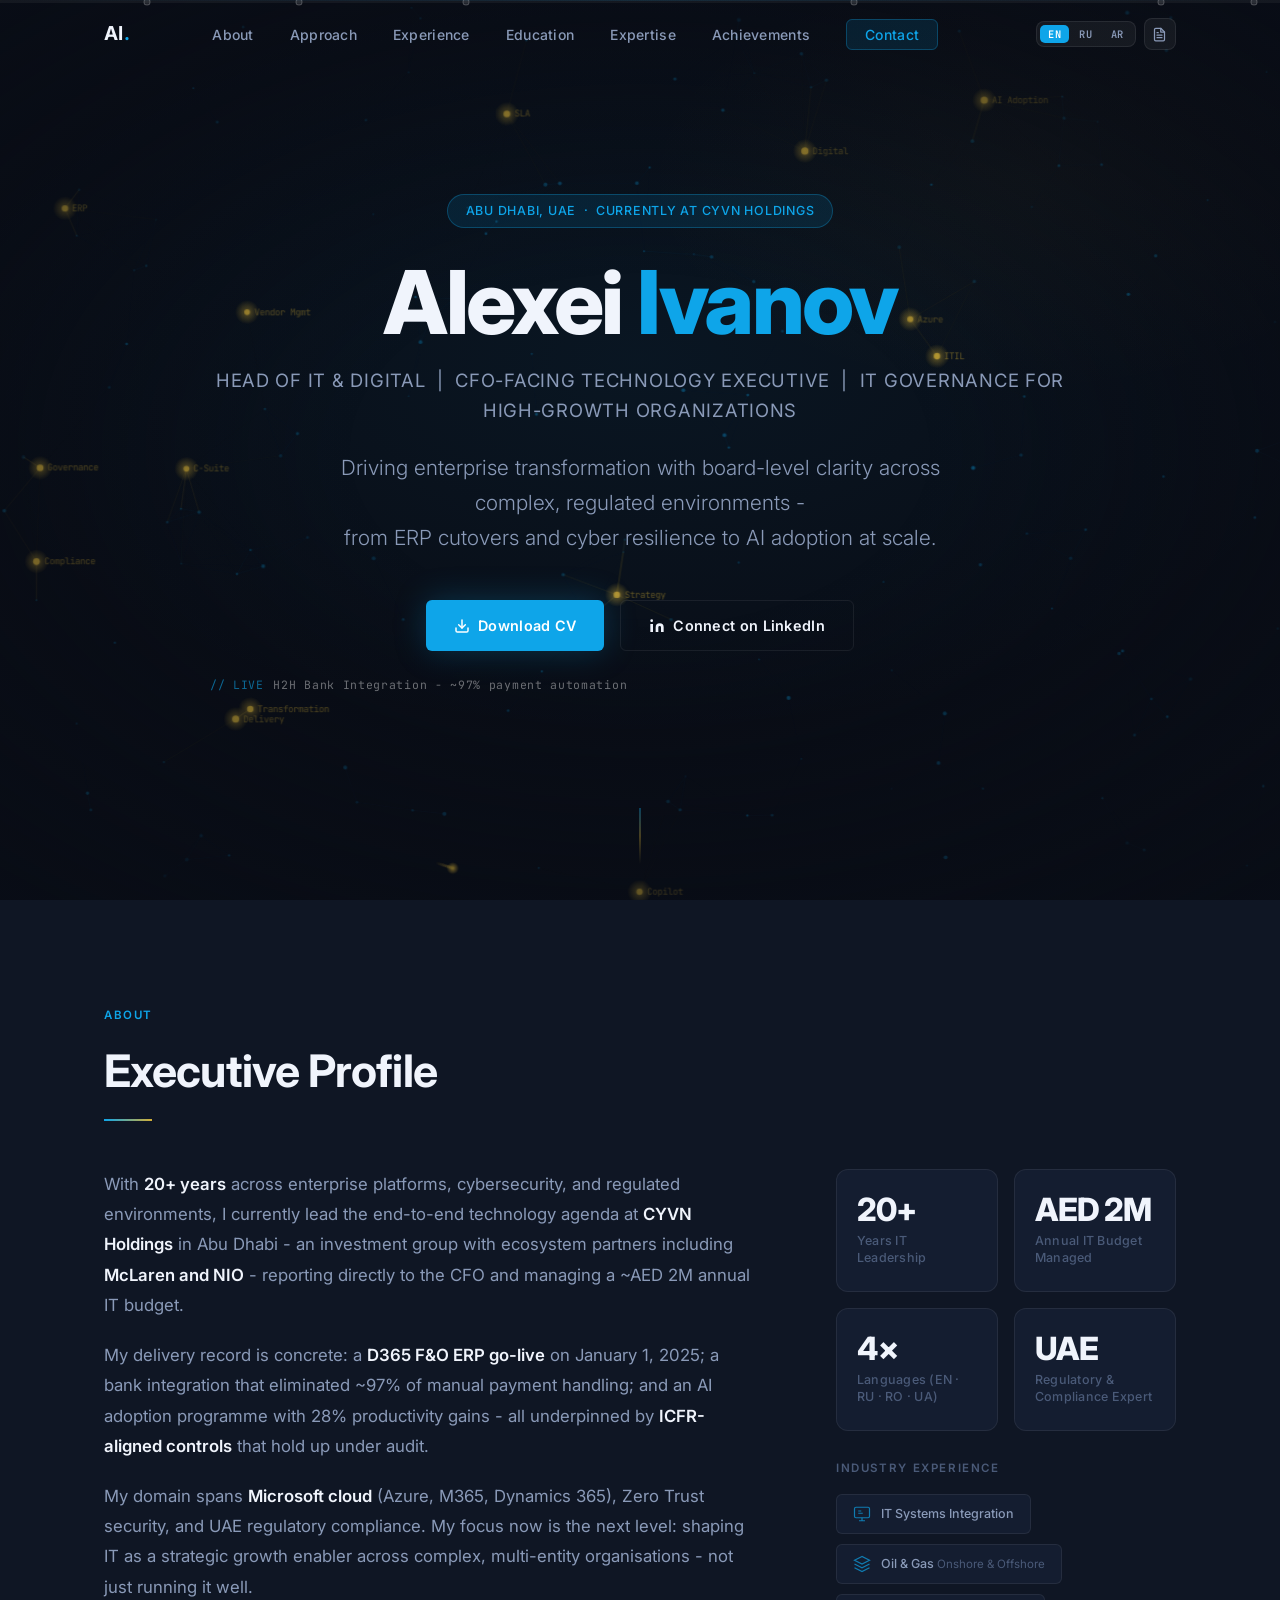
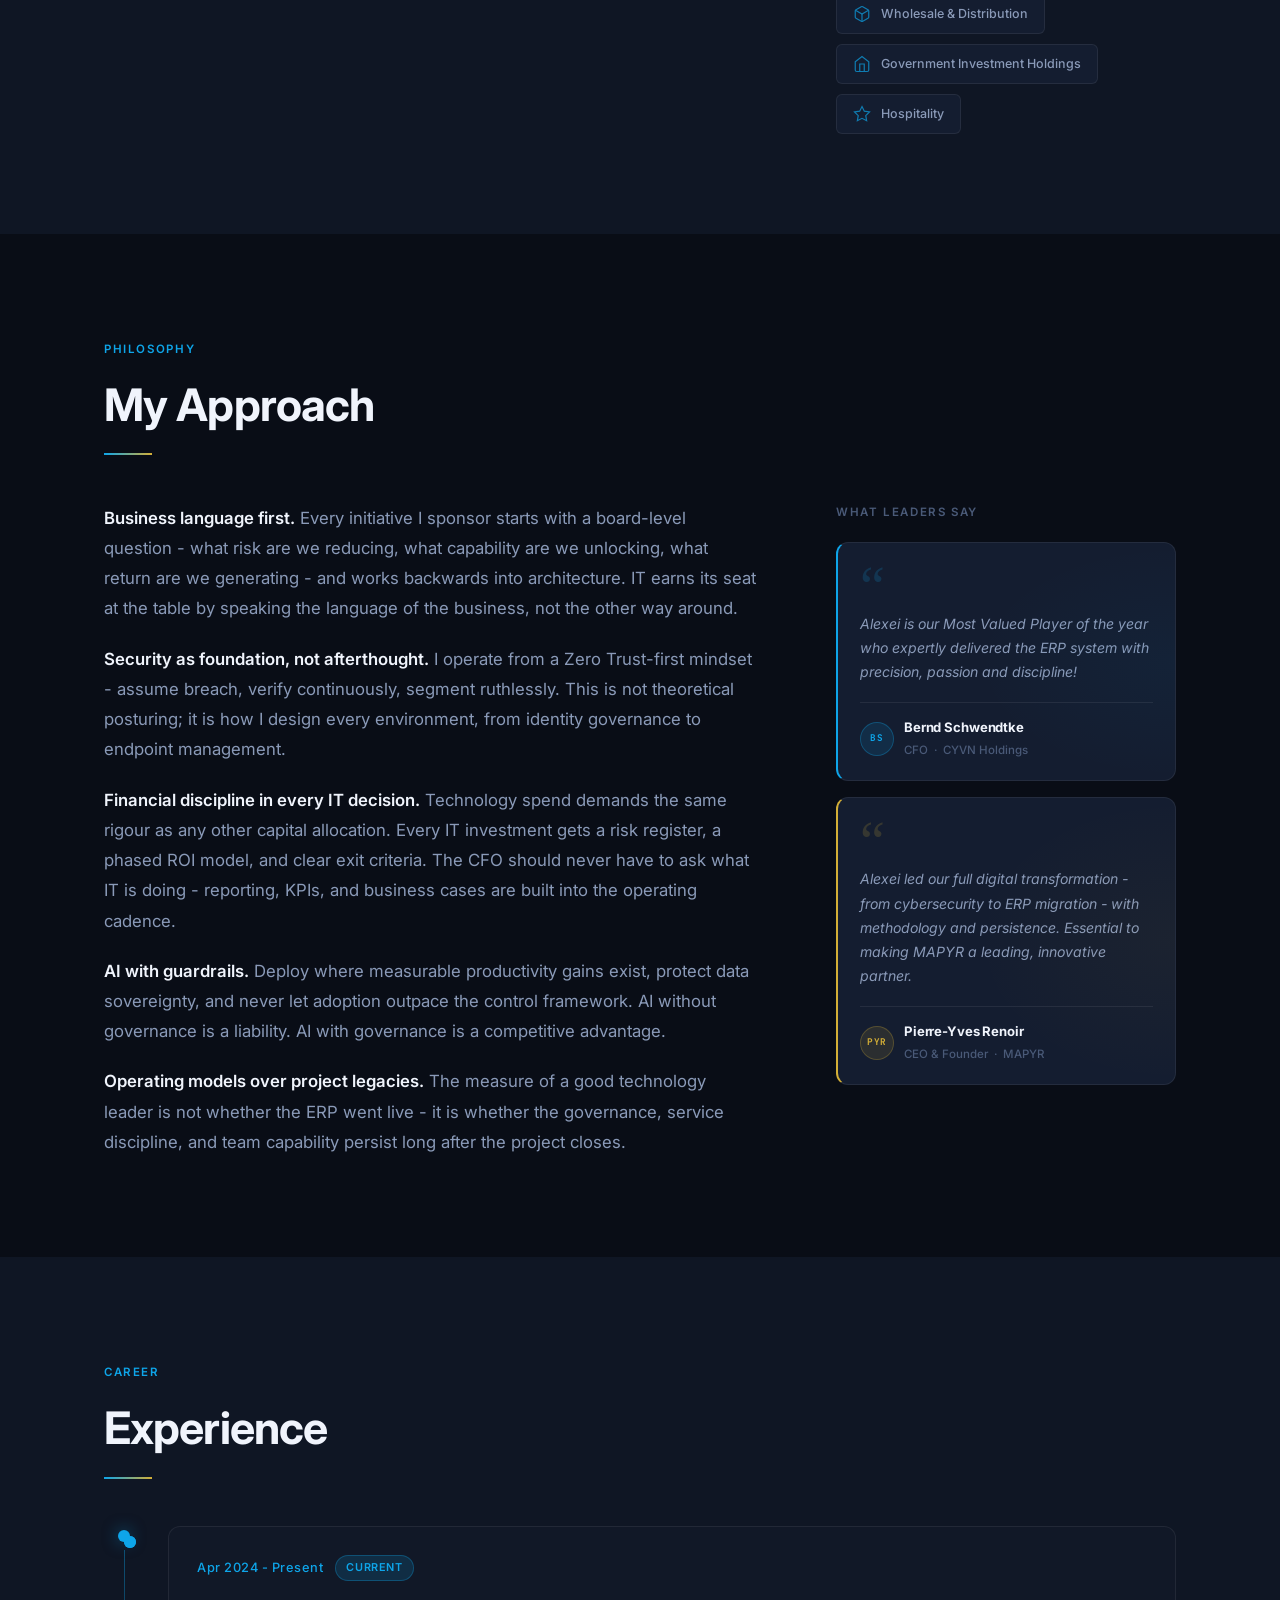
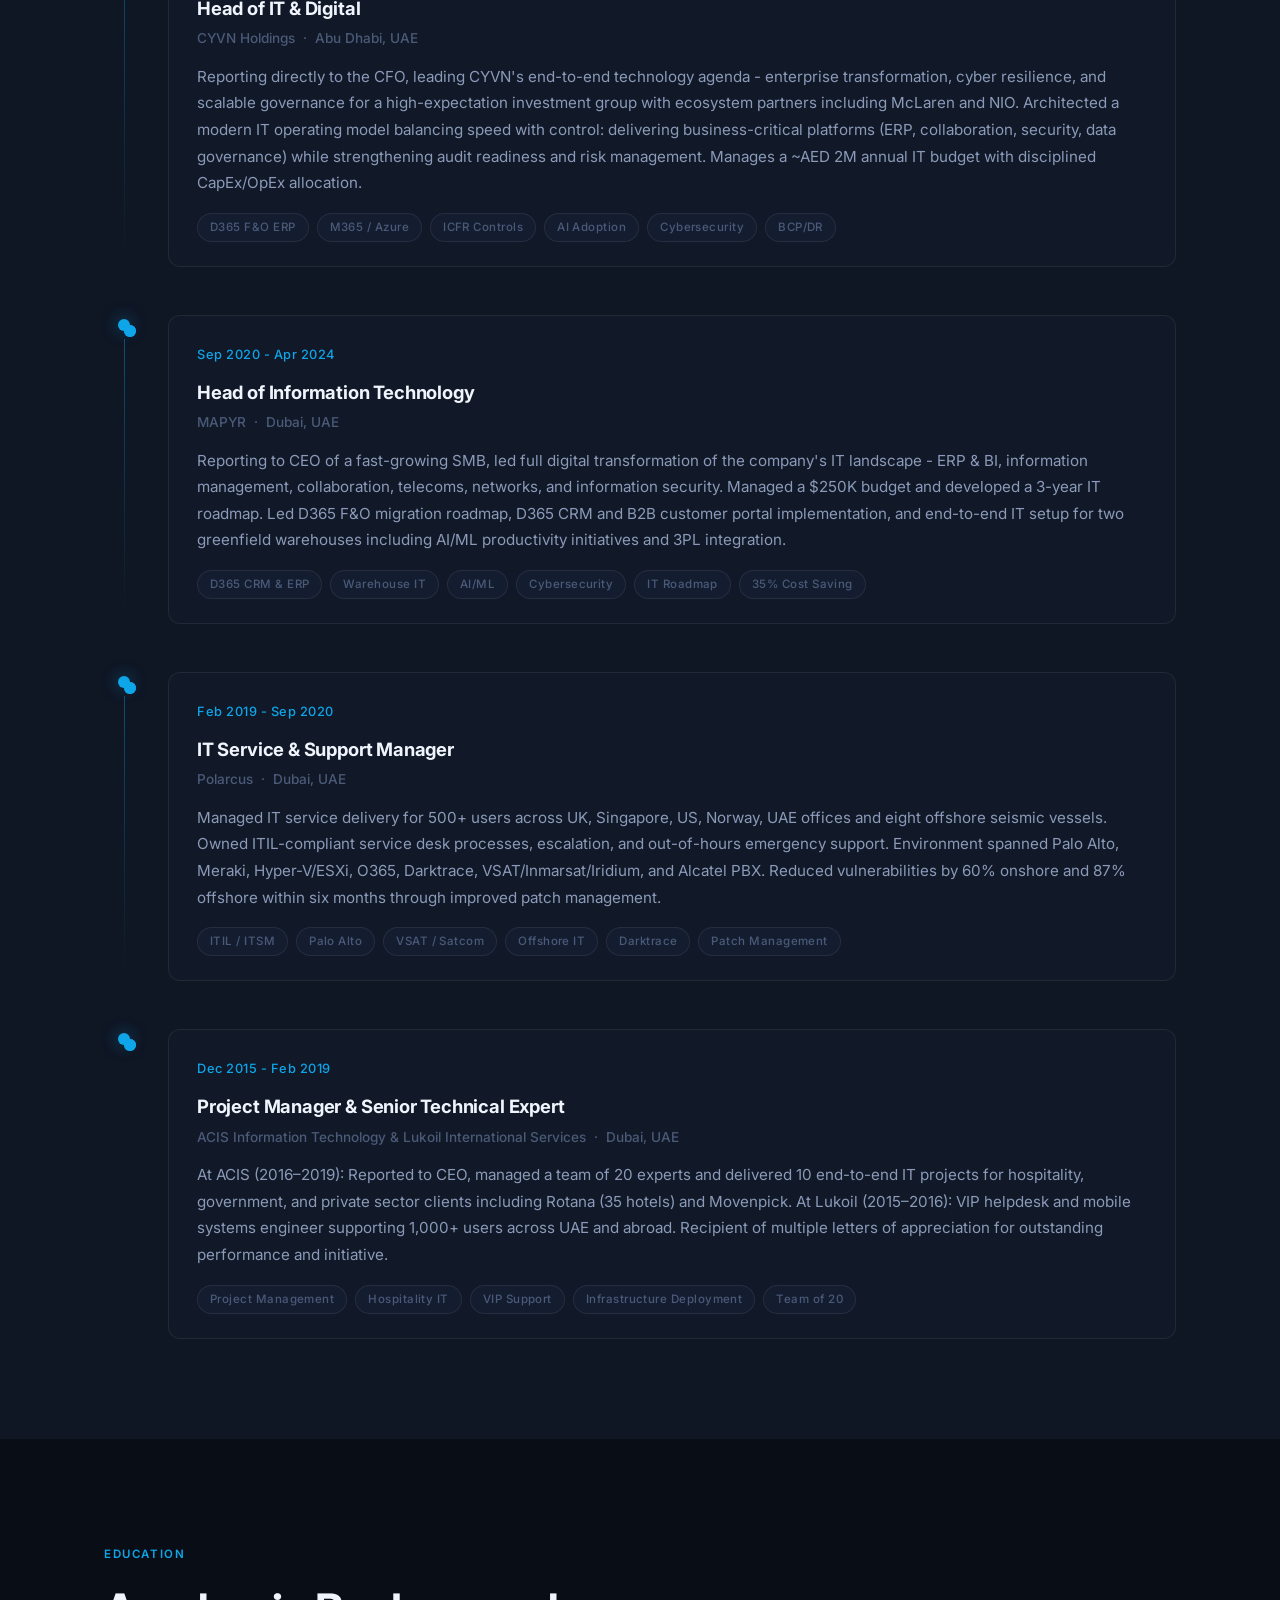
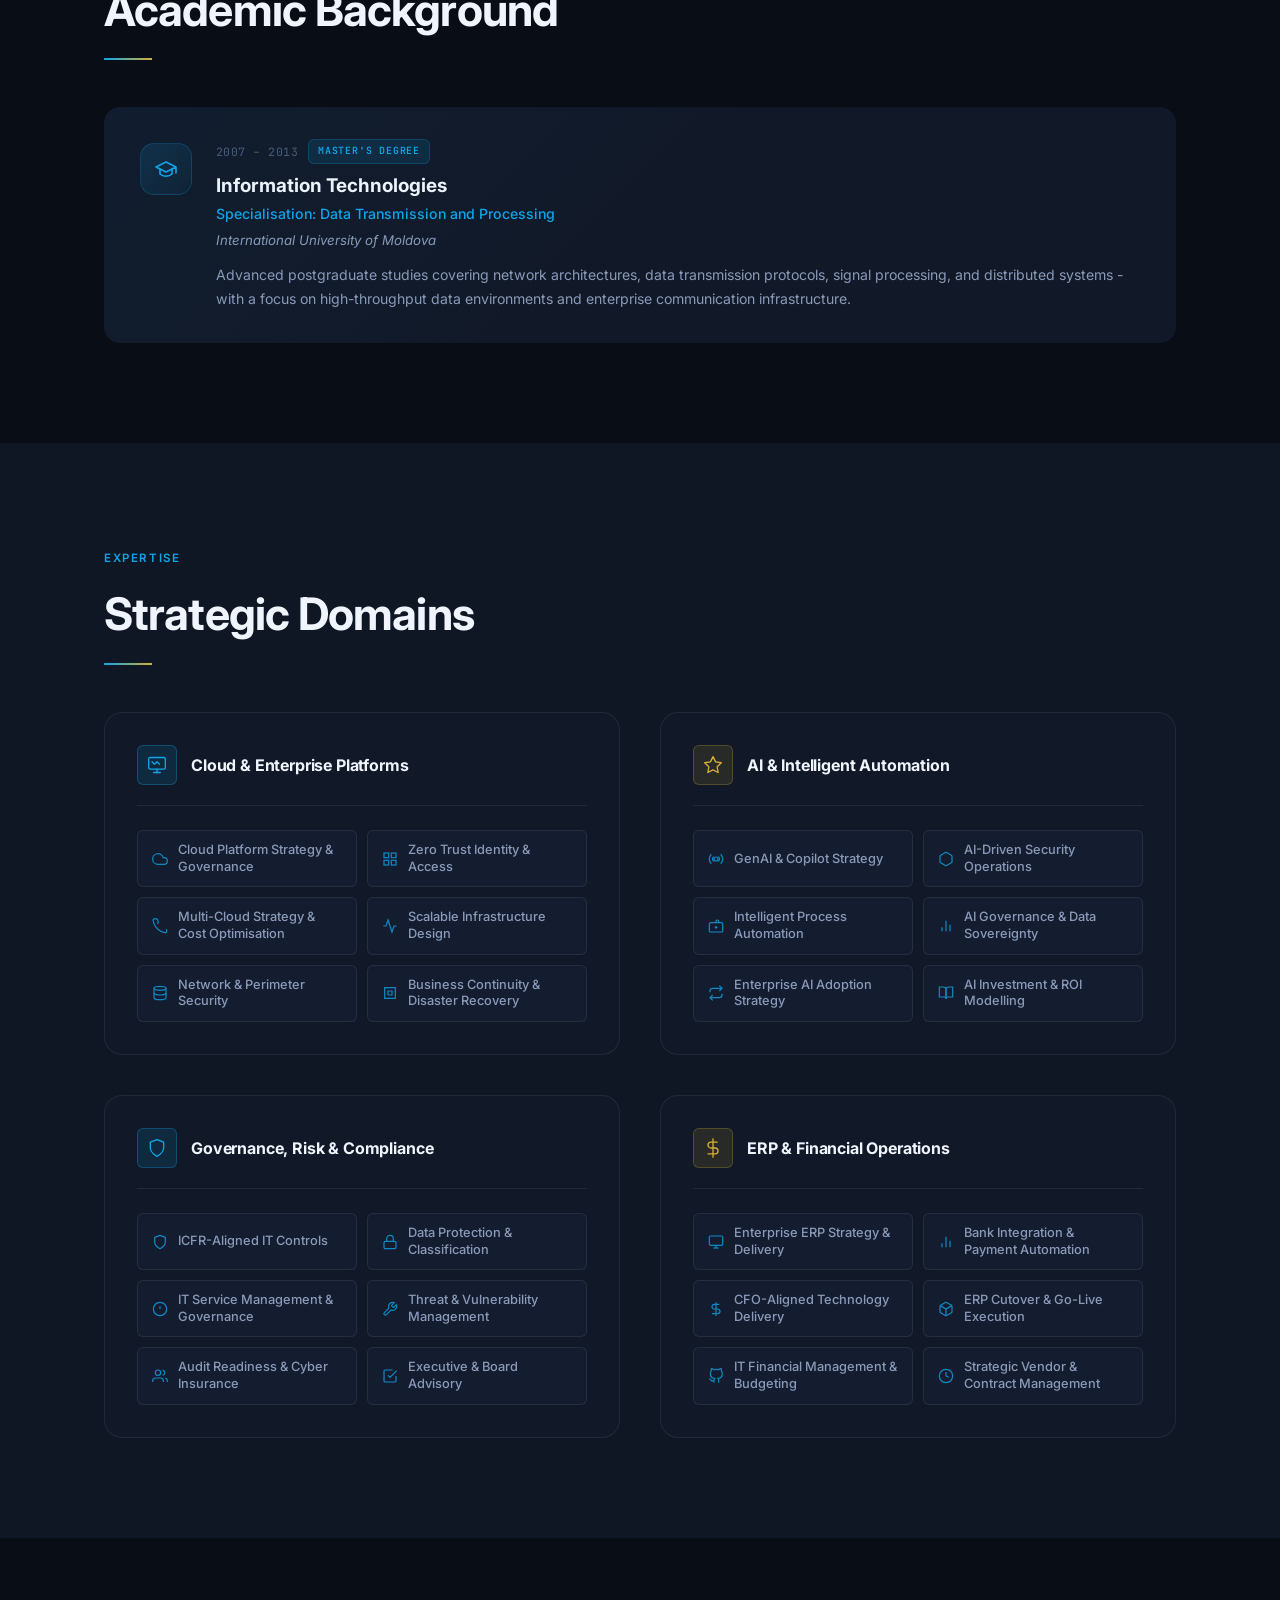
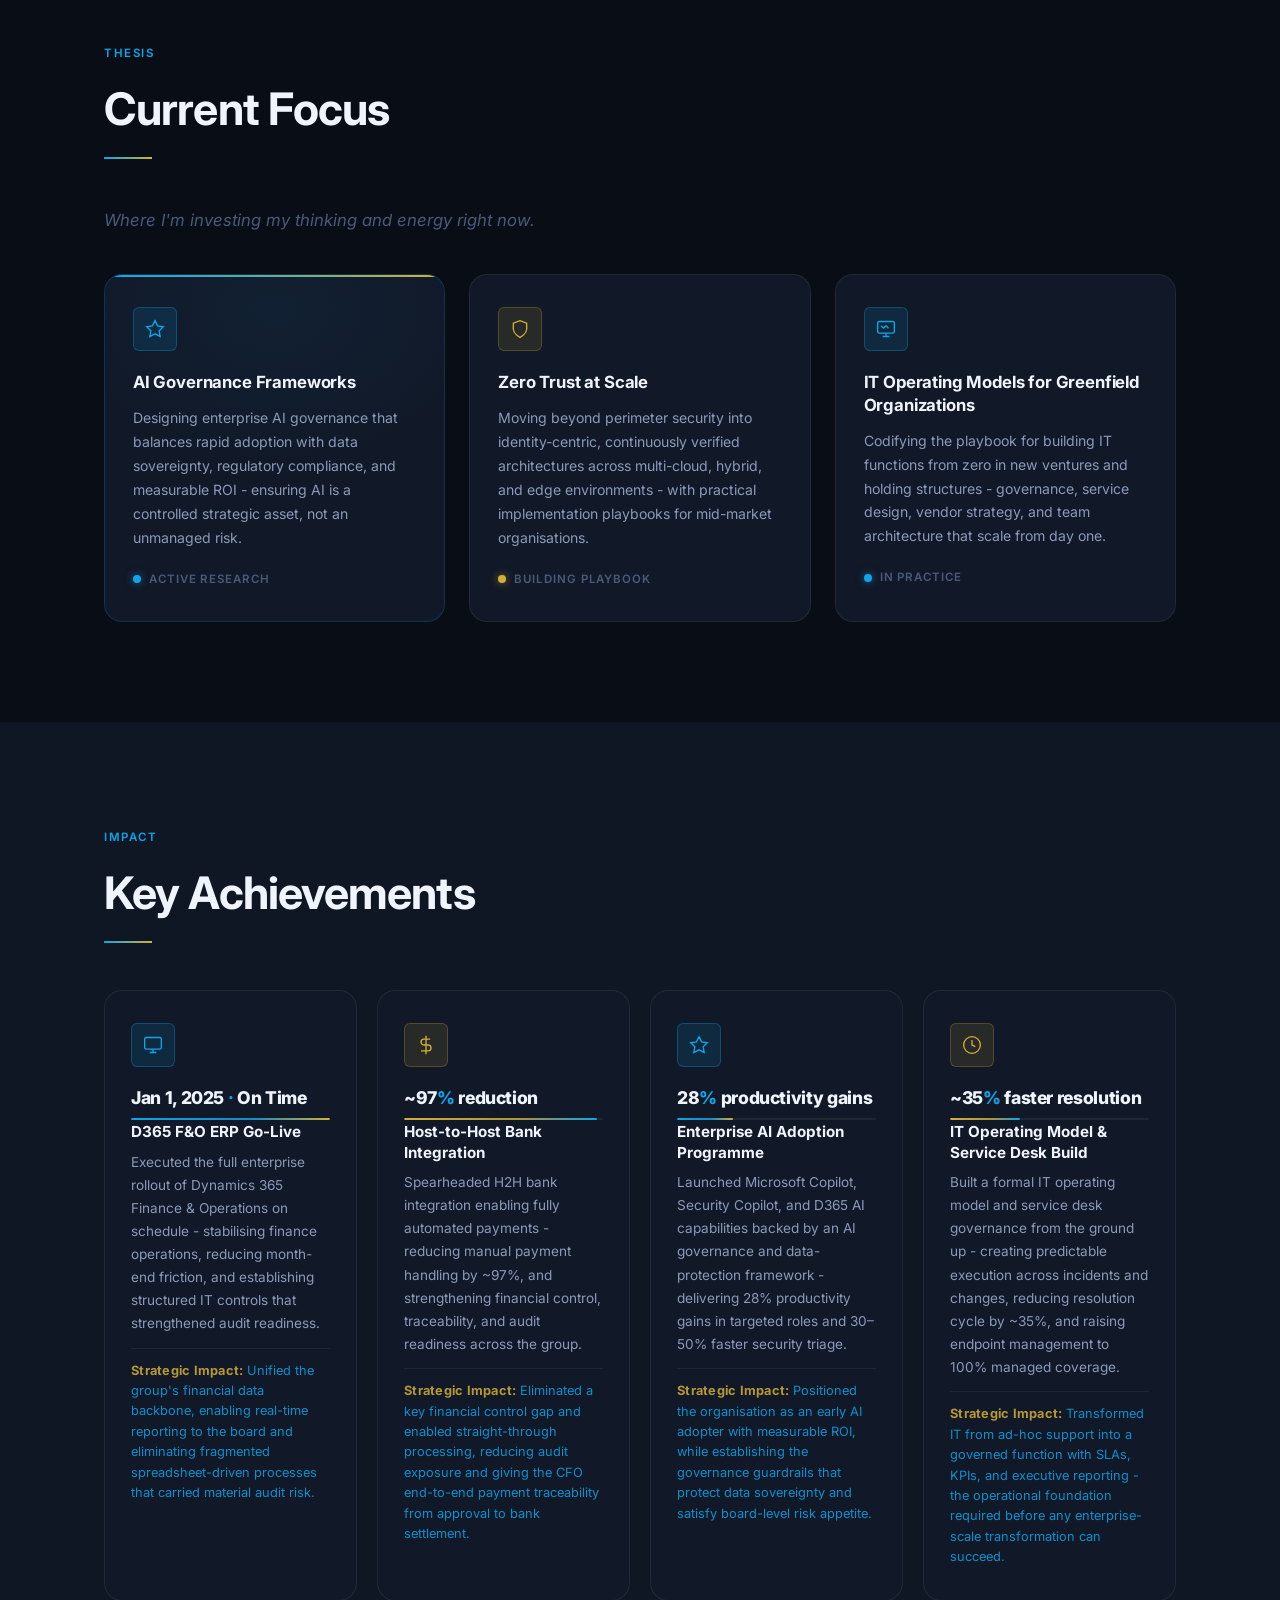
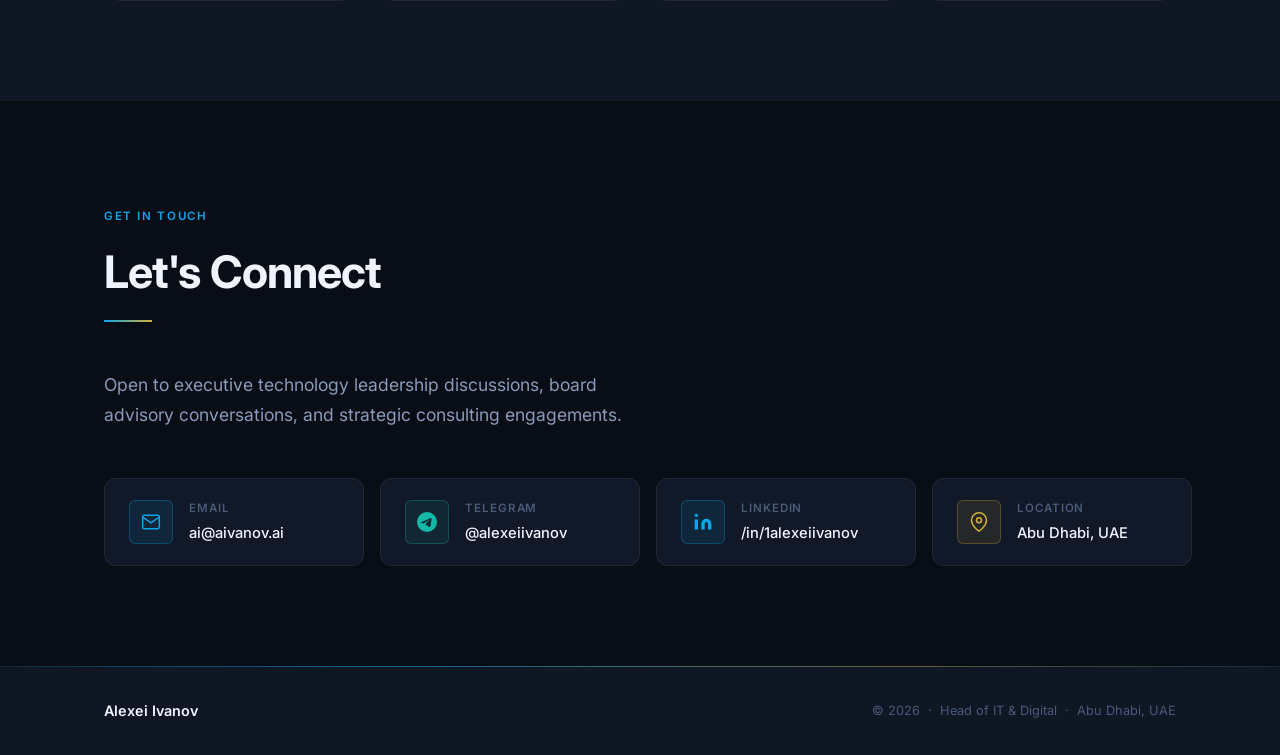
==== commit 9de865c0: "SEO: fix domain to aivanov.ai, add og:locale AE, og alternates, enhance JSON-LD, update sitemap href" ====
--- a/index.html
+++ b/index.html
@@ -19,7 +19,13 @@
   <meta name="keywords" content="Alexei Ivanov, Head of IT, Head of IT Digital, CIO, CITO, IT Director, IT Executive, Abu Dhabi, UAE, CYVN Holdings, Dynamics 365, ERP, Microsoft Azure, Cybersecurity, AI Adoption, Digital Transformation, IT Leadership, ICFR Controls, Microsoft Copilot, Technology Executive" />
   <meta name="author" content="Alexei Ivanov" />
   <meta name="robots" content="index, follow, max-snippet:-1, max-image-preview:large, max-video-preview:-1" />
-  <link rel="canonical" href="https://alexeiivanov1.github.io/" />
+  <link rel="canonical" href="https://aivanov.ai/" />
+
+  <!-- Hreflang: multilingual (EN/RU/AR on same URL via JS) -->
+  <link rel="alternate" hreflang="en" href="https://aivanov.ai/" />
+  <link rel="alternate" hreflang="ru" href="https://aivanov.ai/" />
+  <link rel="alternate" hreflang="ar" href="https://aivanov.ai/" />
+  <link rel="alternate" hreflang="x-default" href="https://aivanov.ai/" />
 
   <!-- Geo / Local SEO -->
   <meta name="geo.region" content="AE-AZ" />
@@ -33,18 +39,20 @@
   <meta property="og:profile:last_name" content="Ivanov" />
   <meta property="og:title" content="Alexei Ivanov — Head of IT &amp; Digital | CYVN Holdings · Abu Dhabi" />
   <meta property="og:description" content="20+ years in enterprise IT. D365 F&amp;O ERP go-live · ~97% payment automation · 28% AI productivity gains · ICFR-aligned controls. Currently at CYVN Holdings (McLaren &amp; NIO ecosystem), reporting directly to the CFO." />
-  <meta property="og:image" content="https://alexeiivanov1.github.io/og-preview.png" />
+  <meta property="og:image" content="https://aivanov.ai/og-preview.png" />
   <meta property="og:image:width" content="1200" />
   <meta property="og:image:height" content="630" />
-  <meta property="og:url" content="https://alexeiivanov1.github.io/" />
+  <meta property="og:url" content="https://aivanov.ai/" />
   <meta property="og:site_name" content="Alexei Ivanov" />
-  <meta property="og:locale" content="en_GB" />
+  <meta property="og:locale" content="en_AE" />
+  <meta property="og:locale:alternate" content="ru_RU" />
+  <meta property="og:locale:alternate" content="ar_AE" />
 
   <!-- Twitter / X -->
   <meta name="twitter:card" content="summary_large_image" />
   <meta name="twitter:title" content="Alexei Ivanov — Head of IT &amp; Digital | CYVN Holdings · Abu Dhabi" />
   <meta name="twitter:description" content="20+ years in enterprise IT. D365 F&amp;O ERP · 97% payment automation · 28% AI gains · ICFR controls. CFO-facing tech executive at CYVN Holdings (McLaren &amp; NIO ecosystem)." />
-  <meta name="twitter:image" content="https://alexeiivanov1.github.io/og-preview.png" />
+  <meta name="twitter:image" content="https://aivanov.ai/og-preview.png" />
 
   <meta name="theme-color" content="#090d16" />
   <link rel="icon" type="image/svg+xml" href="favicon.svg" />
@@ -58,12 +66,18 @@
     "givenName": "Alexei",
     "familyName": "Ivanov",
     "jobTitle": "Head of IT & Digital",
-    "url": "https://alexeiivanov1.github.io/",
+    "description": "CFO-facing technology executive with 20+ years delivering enterprise IT transformation. Specialises in ERP (D365 F&O), cybersecurity, AI adoption, and board-level reporting. Based in Abu Dhabi, UAE.",
+    "url": "https://aivanov.ai/",
     "email": "ai@aivanov.ai",
     "address": { "@type": "PostalAddress", "addressLocality": "Abu Dhabi", "addressCountry": "AE" },
+    "areaServed": "AE",
     "sameAs": ["https://www.linkedin.com/in/1alexeiivanov/", "https://t.me/alexeiivanov"],
     "worksFor": { "@type": "Organization", "name": "CYVN Holdings", "url": "https://www.cyvnholdings.com" },
-    "knowsAbout": ["IT Leadership","Digital Transformation","ERP Implementation","Dynamics 365 Finance & Operations","Microsoft Azure","Cybersecurity","AI Adoption","Microsoft Copilot","ICFR Controls","ITIL","BCP / Disaster Recovery","IT Governance","C-Suite Advisory"]
+    "knowsAbout": ["IT Leadership","Digital Transformation","ERP Implementation","Dynamics 365 Finance & Operations","Microsoft Azure","Cybersecurity","AI Adoption","Microsoft Copilot","ICFR Controls","ITIL","BCP / Disaster Recovery","IT Governance","C-Suite Advisory"],
+    "hasCredential": [
+      { "@type": "EducationalOccupationalCredential", "name": "ITIL Foundation" },
+      { "@type": "EducationalOccupationalCredential", "name": "Microsoft Certified: Dynamics 365 Finance & Operations" }
+    ]
   }
   </script>
 
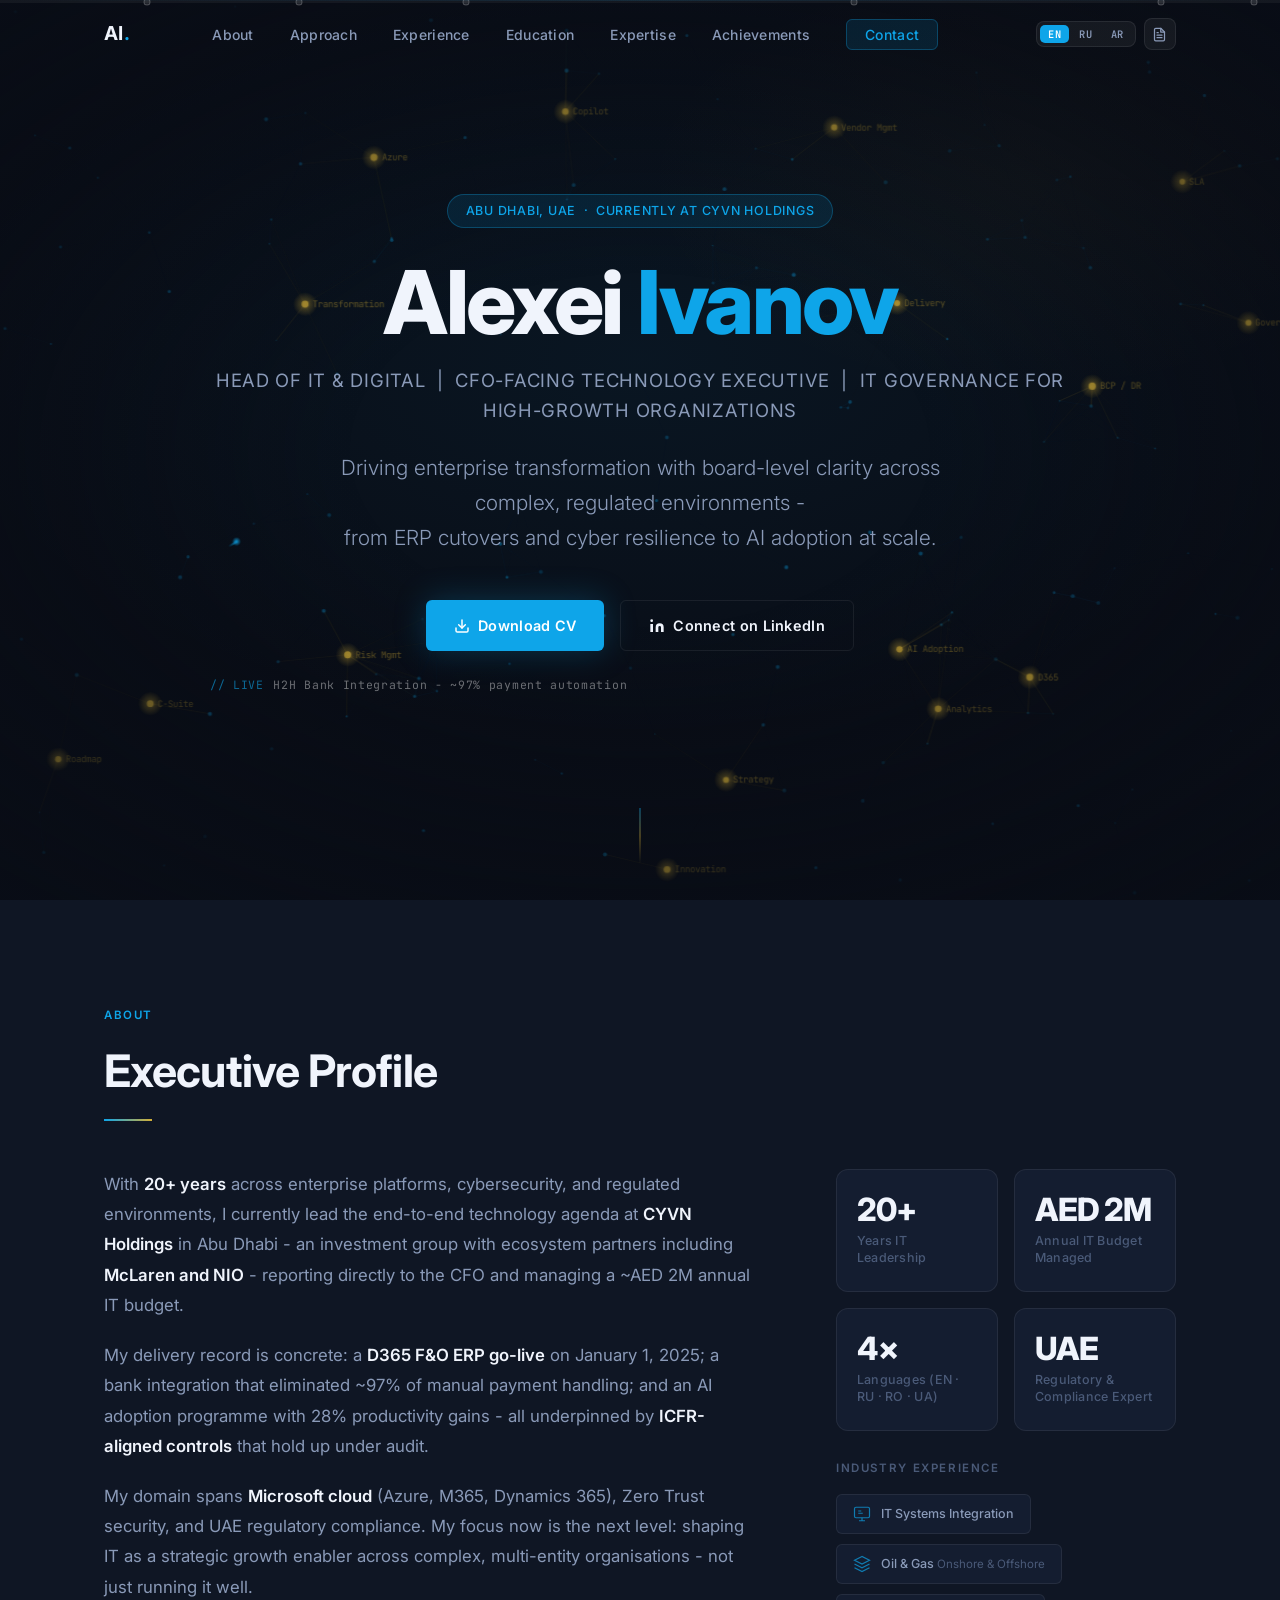
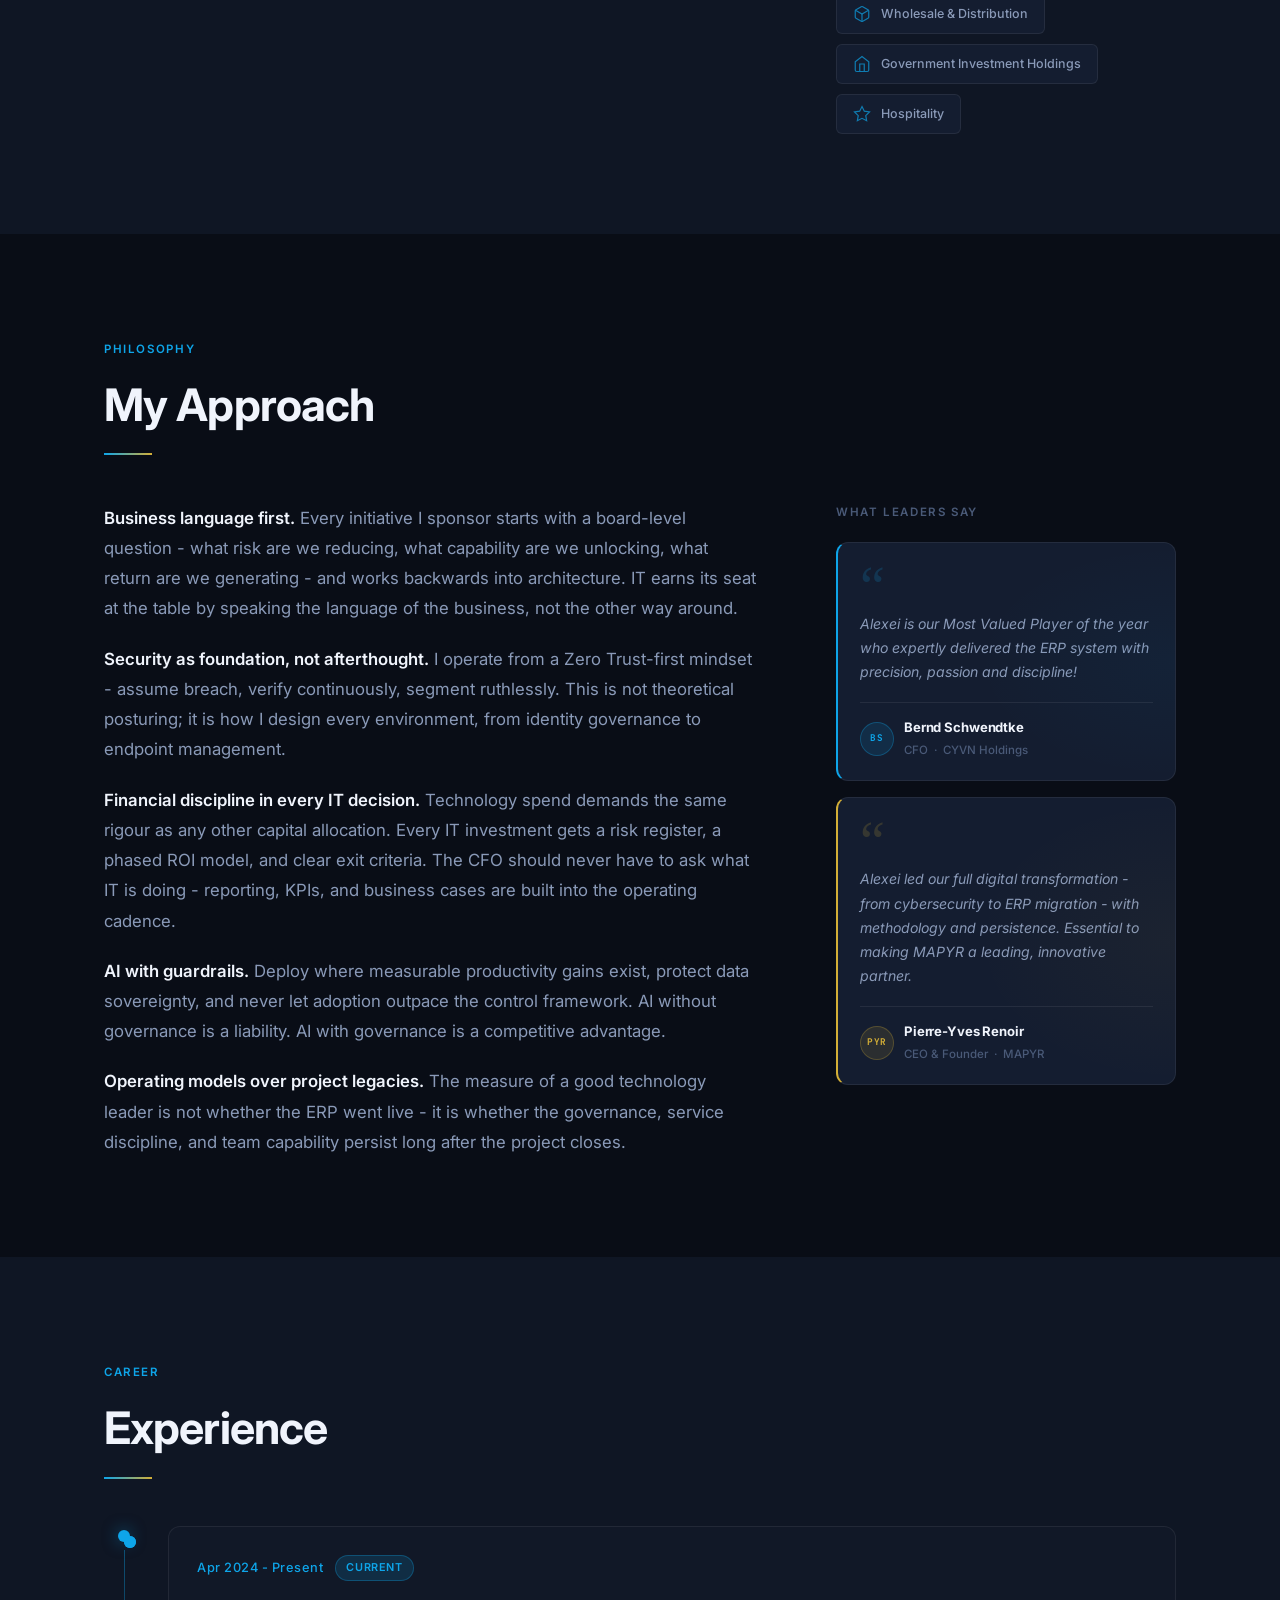
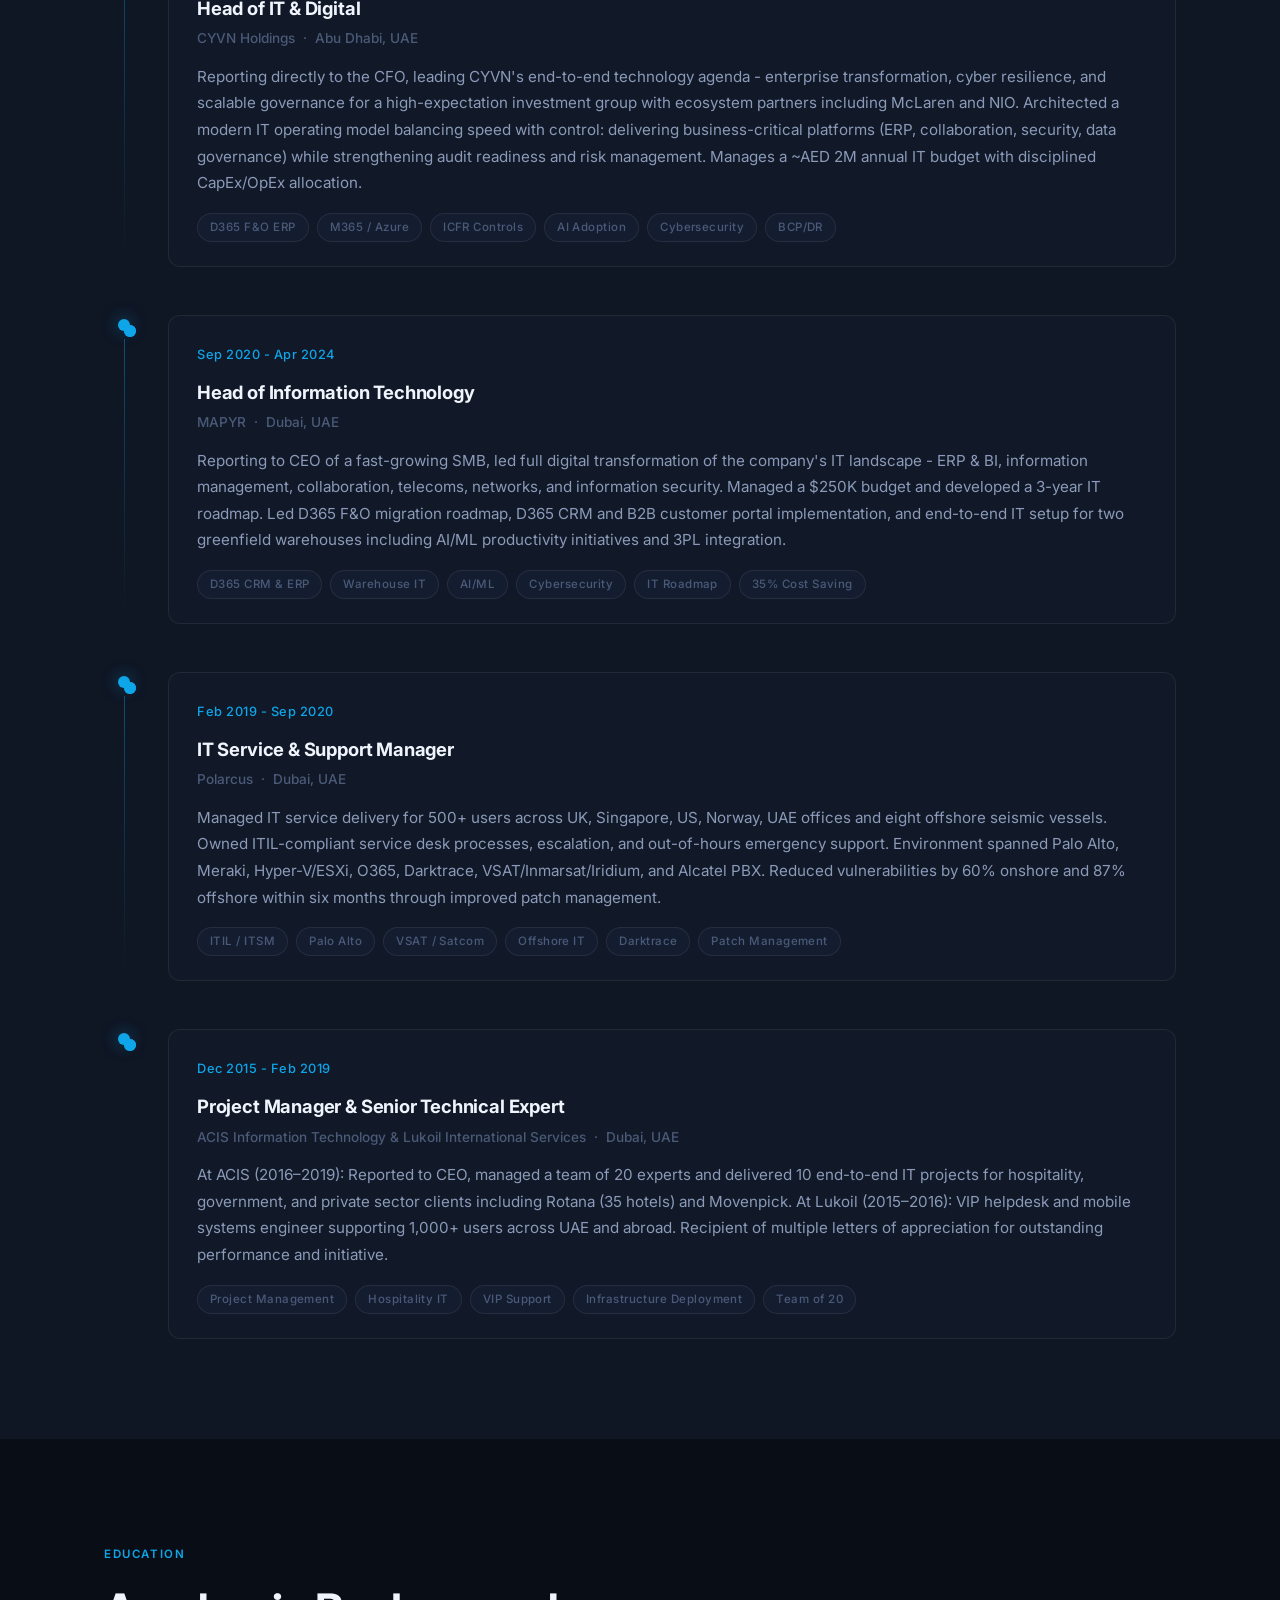
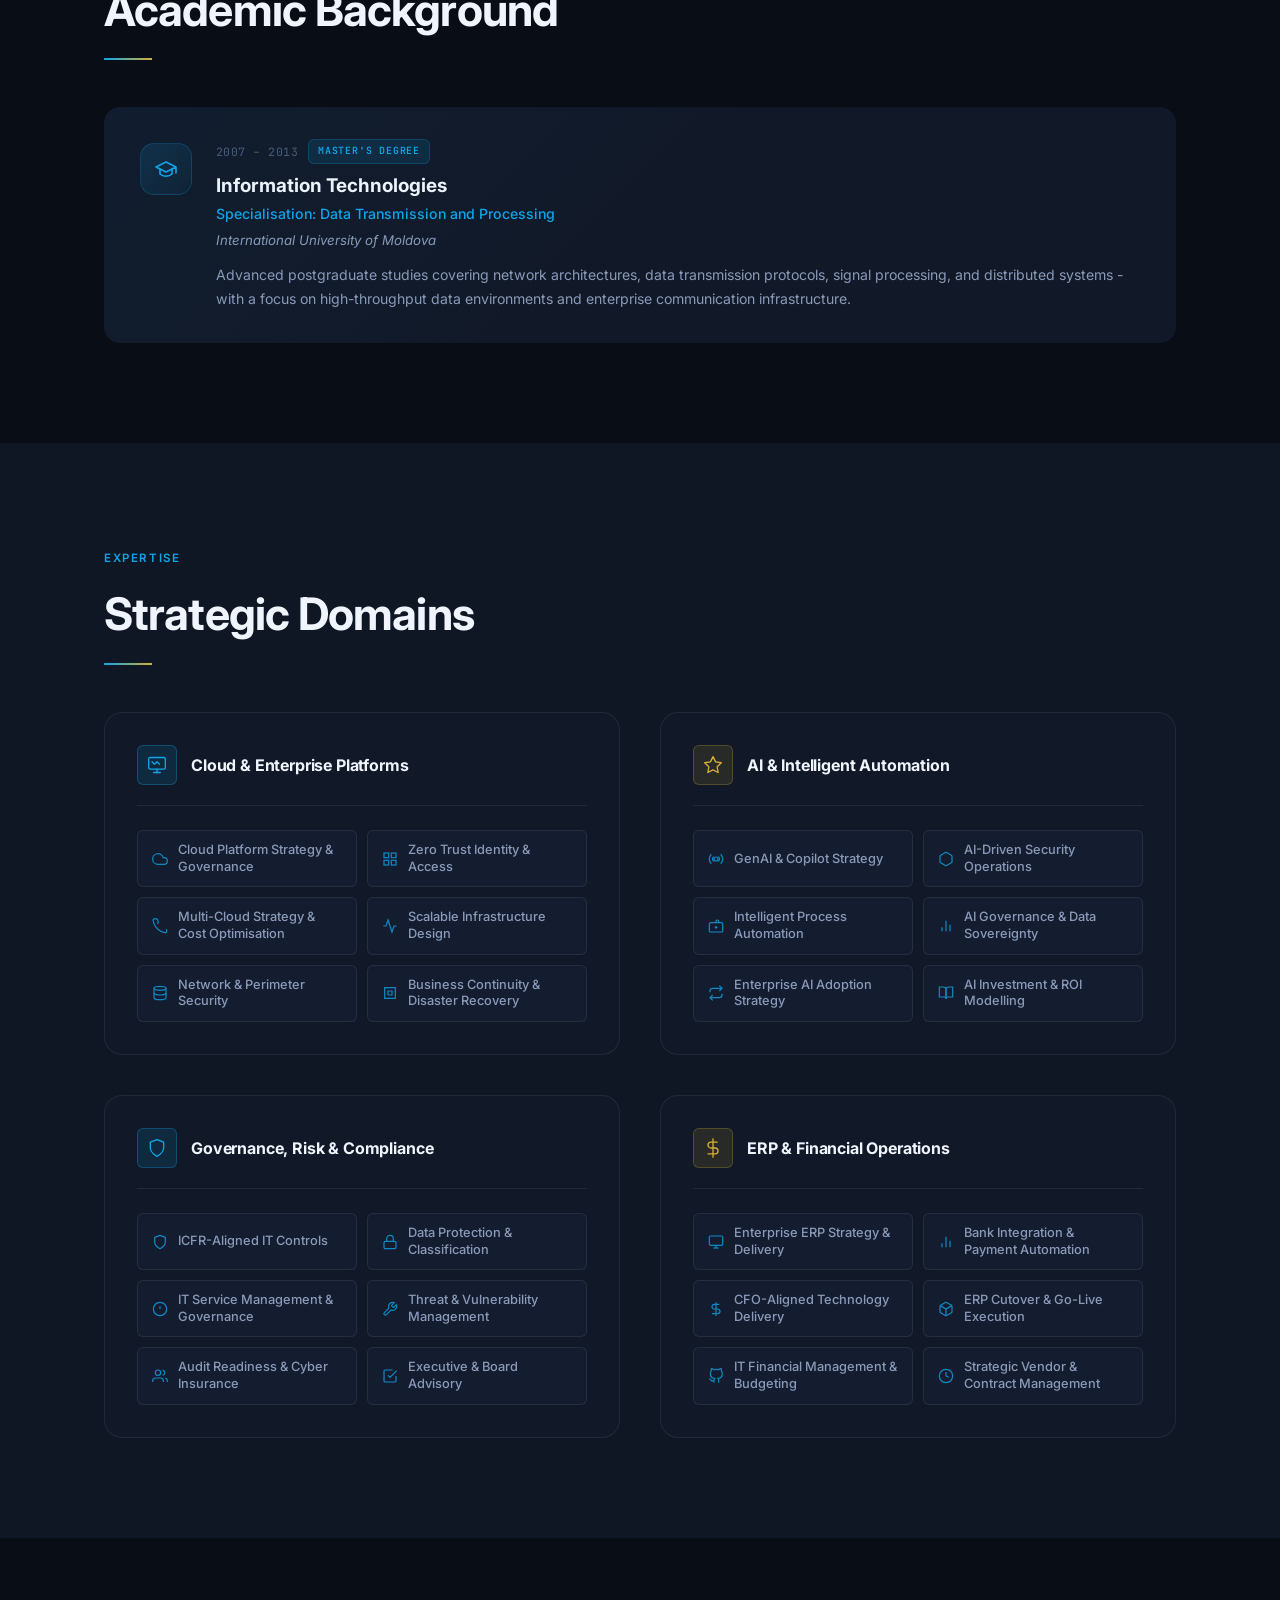
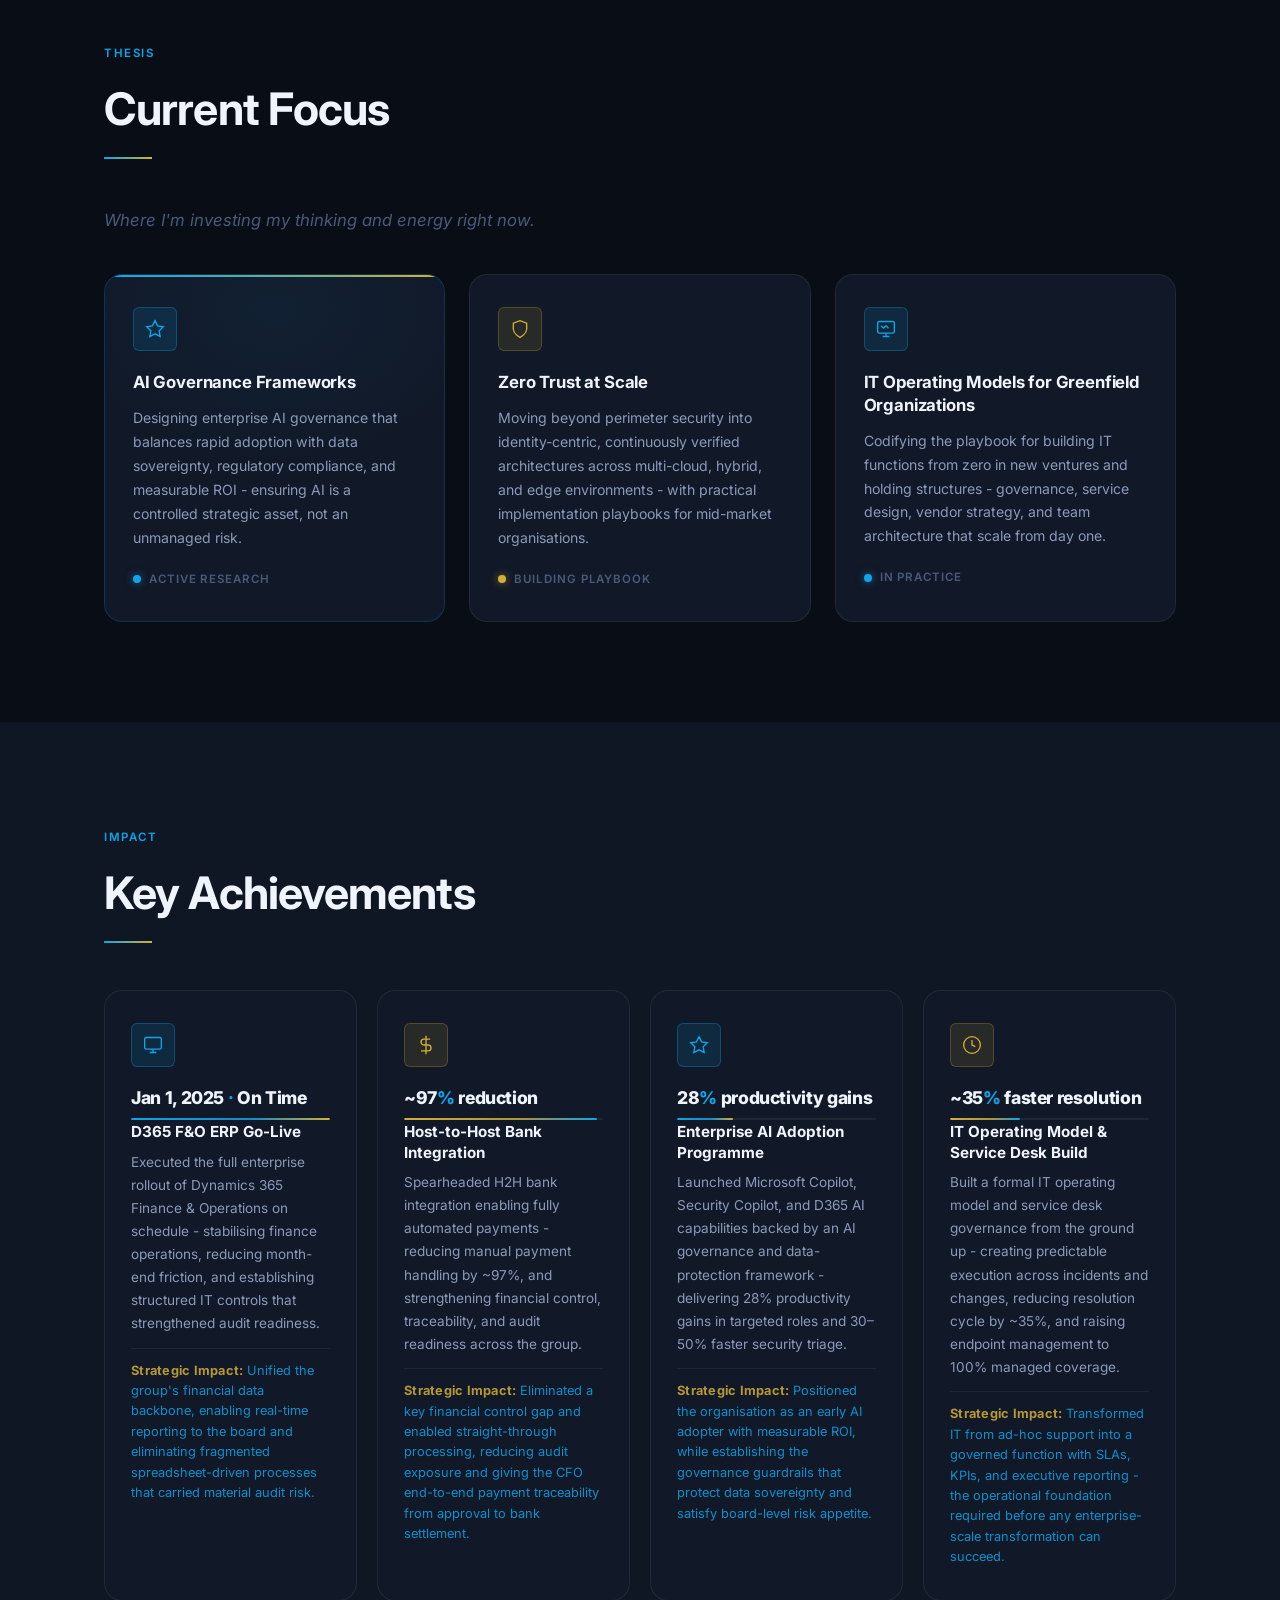
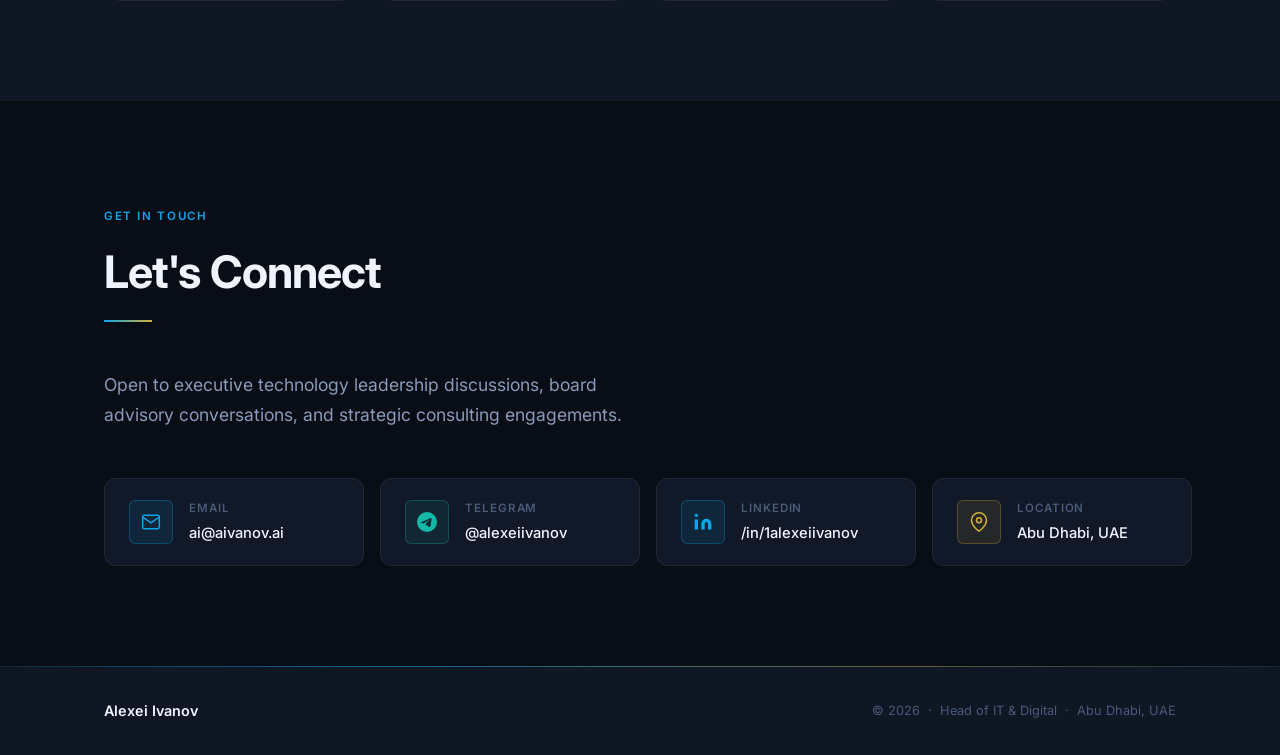
==== commit b9bbc965: "SEO: broaden geo targeting to UAE (Dubai + Abu Dhabi) - Title/description/keywords: Abu Dhabi -> UAE" ====
--- a/index.html
+++ b/index.html
@@ -14,9 +14,9 @@
   <meta name="viewport" content="width=device-width, initial-scale=1.0" />
 
   <!-- Primary SEO -->
-  <title>Alexei Ivanov - Head of IT &amp; Digital | CFO-Facing Technology Executive | Abu Dhabi</title>
-  <meta name="description" content="Head of IT &amp; Digital at CYVN Holdings (McLaren · NIO ecosystem). 20+ years delivering ERP, cybersecurity &amp; AI adoption with board-level clarity. D365 F&amp;O · ICFR · Zero Trust · Abu Dhabi, UAE." />
-  <meta name="keywords" content="Alexei Ivanov, Head of IT, Head of IT Digital, CIO, CITO, IT Director, IT Executive, Abu Dhabi, UAE, CYVN Holdings, Dynamics 365, ERP, Microsoft Azure, Cybersecurity, AI Adoption, Digital Transformation, IT Leadership, ICFR Controls, Microsoft Copilot, Technology Executive" />
+  <title>Alexei Ivanov - Head of IT &amp; Digital | CFO-Facing Technology Executive | UAE</title>
+  <meta name="description" content="Head of IT &amp; Digital at CYVN Holdings (McLaren · NIO ecosystem). 20+ years delivering ERP, cybersecurity &amp; AI adoption with board-level clarity across Dubai &amp; Abu Dhabi. D365 F&amp;O · ICFR · Zero Trust · UAE." />
+  <meta name="keywords" content="Alexei Ivanov, Head of IT, Head of IT Digital, CIO, CITO, IT Director, IT Executive, Dubai, Abu Dhabi, UAE, CYVN Holdings, Dynamics 365, ERP, Microsoft Azure, Cybersecurity, AI Adoption, Digital Transformation, IT Leadership, ICFR Controls, Microsoft Copilot, Technology Executive, Dubai IT Director, Dubai CIO, UAE IT Executive" />
   <meta name="author" content="Alexei Ivanov" />
   <meta name="robots" content="index, follow, max-snippet:-1, max-image-preview:large, max-video-preview:-1" />
   <link rel="canonical" href="https://aivanov.ai/" />
@@ -28,10 +28,10 @@
   <link rel="alternate" hreflang="x-default" href="https://aivanov.ai/" />
 
   <!-- Geo / Local SEO -->
-  <meta name="geo.region" content="AE-AZ" />
-  <meta name="geo.placename" content="Abu Dhabi, United Arab Emirates" />
-  <meta name="geo.position" content="24.4539;54.3773" />
-  <meta name="ICBM" content="24.4539, 54.3773" />
+  <meta name="geo.region" content="AE" />
+  <meta name="geo.placename" content="Dubai / Abu Dhabi, United Arab Emirates" />
+  <meta name="geo.position" content="25.2048;55.2708" />
+  <meta name="ICBM" content="25.2048, 55.2708" />
 
   <!-- Open Graph -->
   <meta property="og:type" content="profile" />
@@ -69,8 +69,8 @@
     "description": "CFO-facing technology executive with 20+ years delivering enterprise IT transformation. Specialises in ERP (D365 F&O), cybersecurity, AI adoption, and board-level reporting. Based in Abu Dhabi, UAE.",
     "url": "https://aivanov.ai/",
     "email": "ai@aivanov.ai",
-    "address": { "@type": "PostalAddress", "addressLocality": "Abu Dhabi", "addressCountry": "AE" },
-    "areaServed": "AE",
+    "address": { "@type": "PostalAddress", "addressLocality": "United Arab Emirates", "addressCountry": "AE" },
+    "areaServed": ["AE-DU", "AE-AZ"],
     "sameAs": ["https://www.linkedin.com/in/1alexeiivanov/", "https://t.me/alexeiivanov"],
     "worksFor": { "@type": "Organization", "name": "CYVN Holdings", "url": "https://www.cyvnholdings.com" },
     "knowsAbout": ["IT Leadership","Digital Transformation","ERP Implementation","Dynamics 365 Finance & Operations","Microsoft Azure","Cybersecurity","AI Adoption","Microsoft Copilot","ICFR Controls","ITIL","BCP / Disaster Recovery","IT Governance","C-Suite Advisory"],
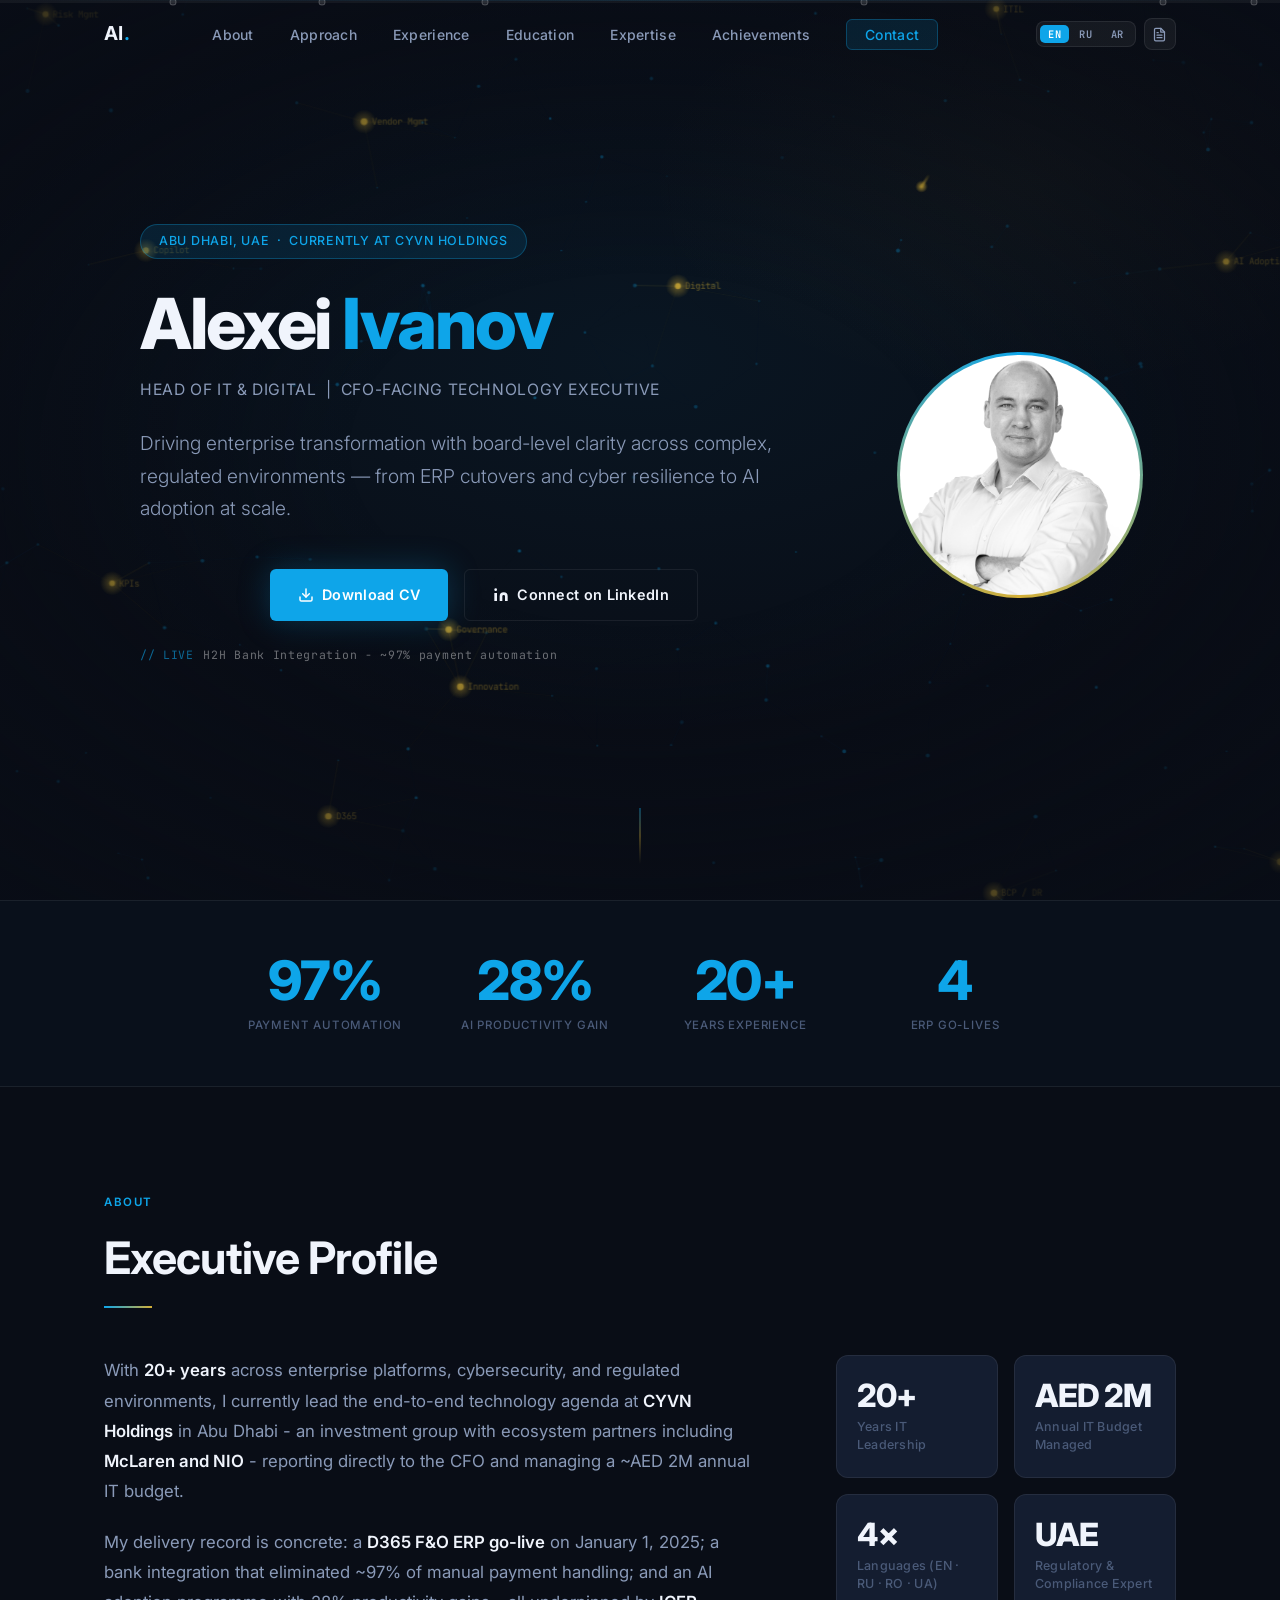
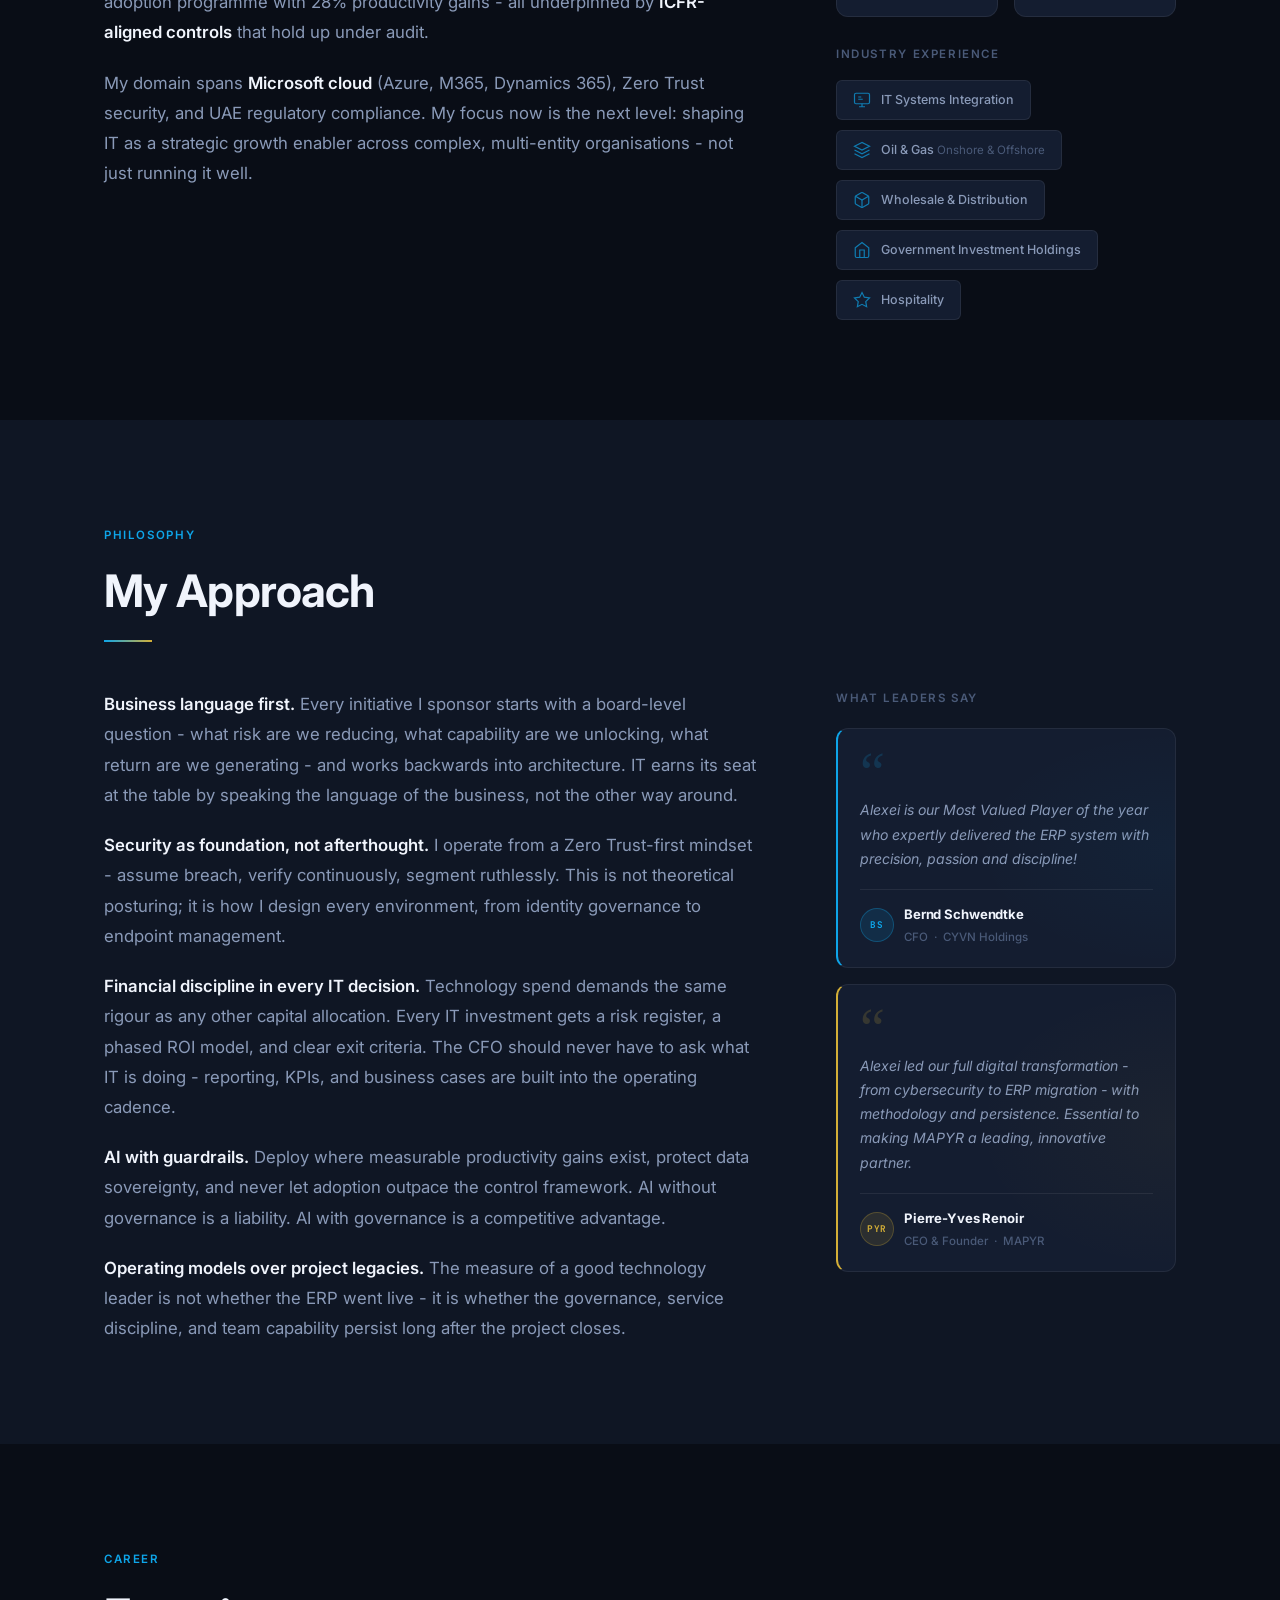
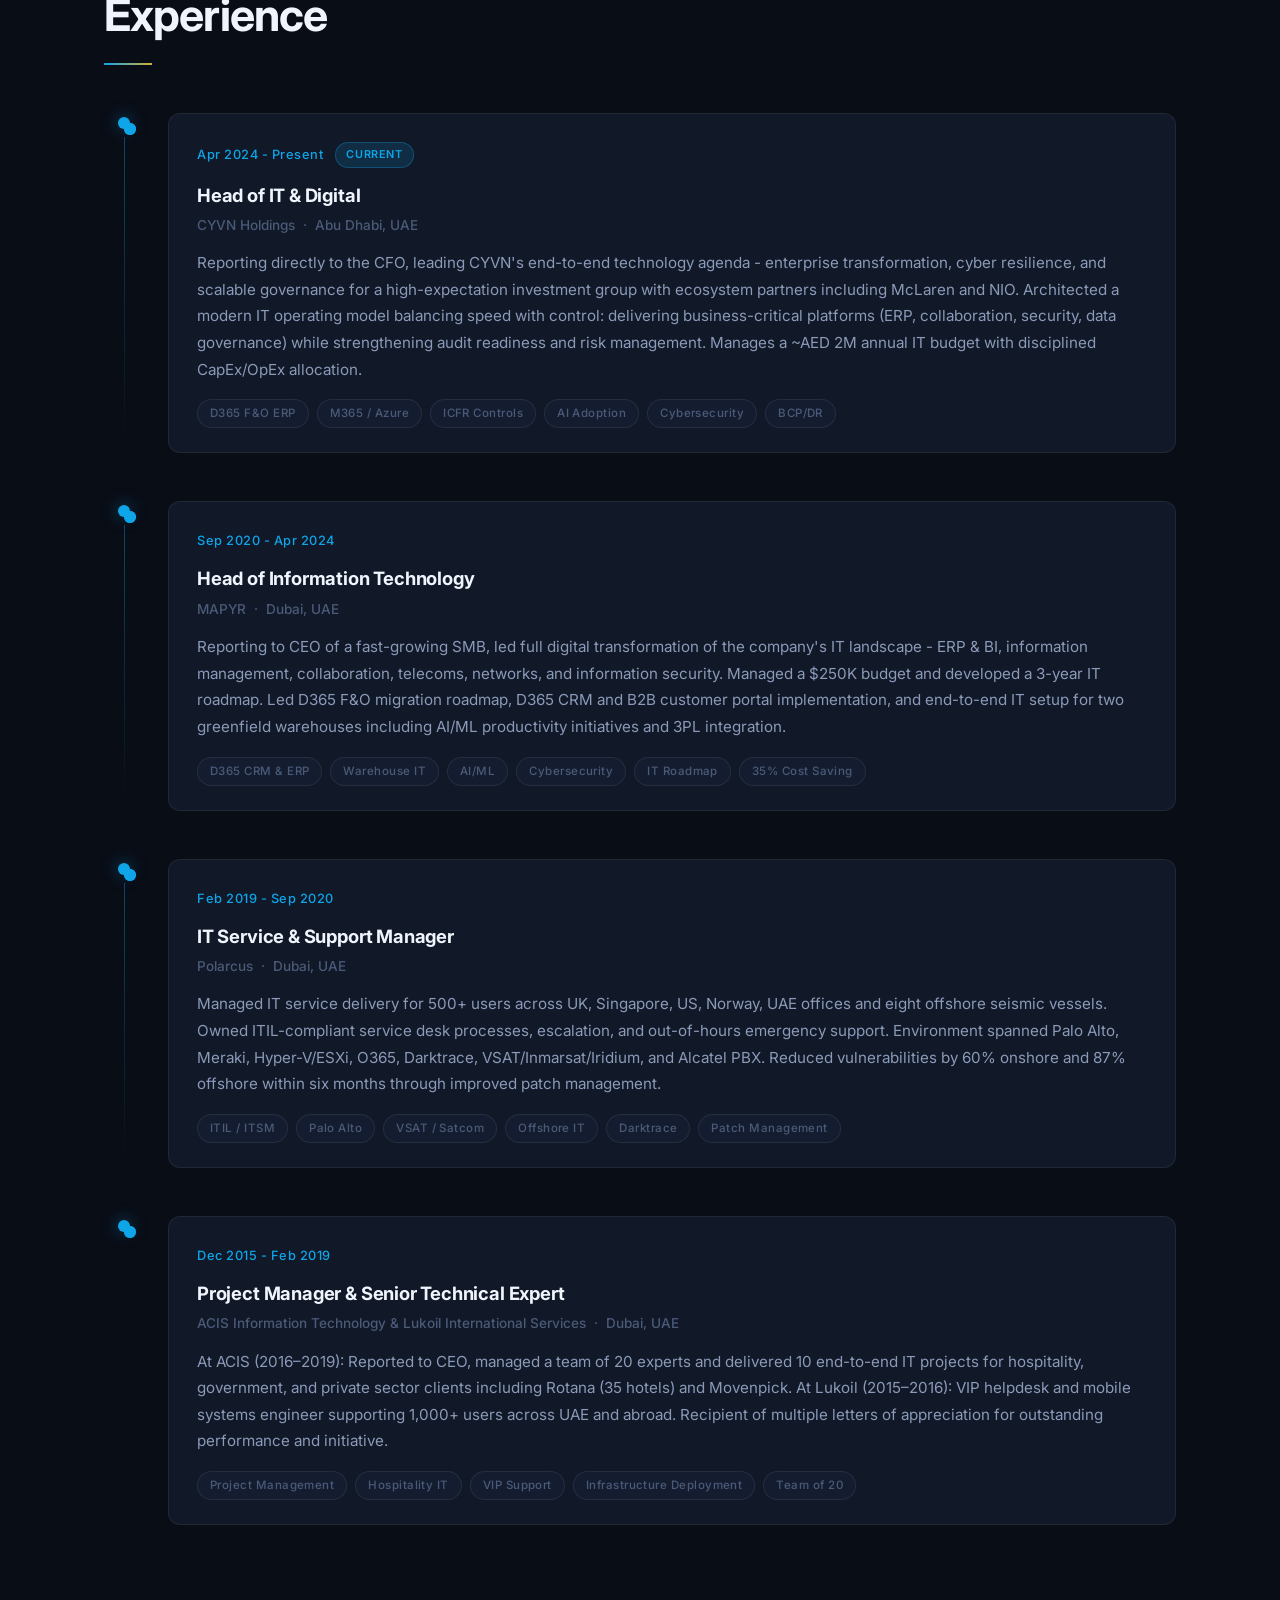
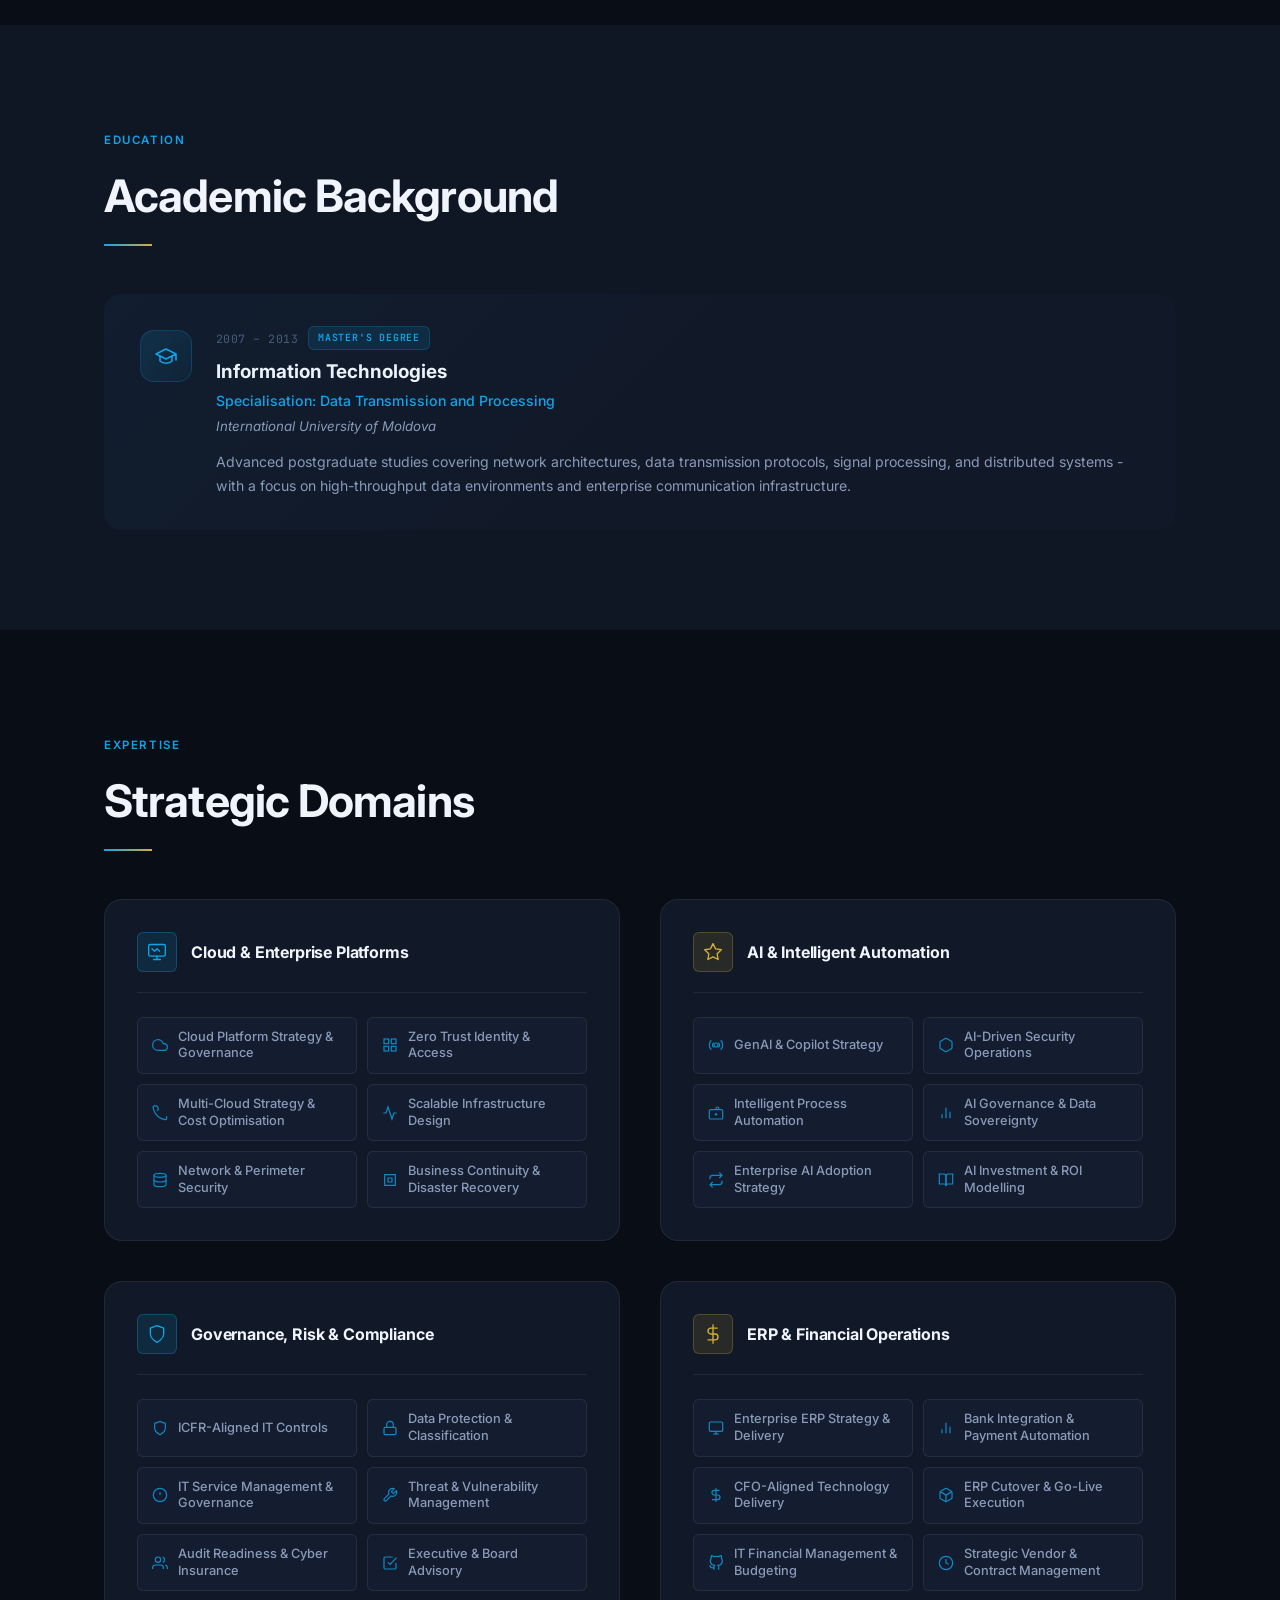
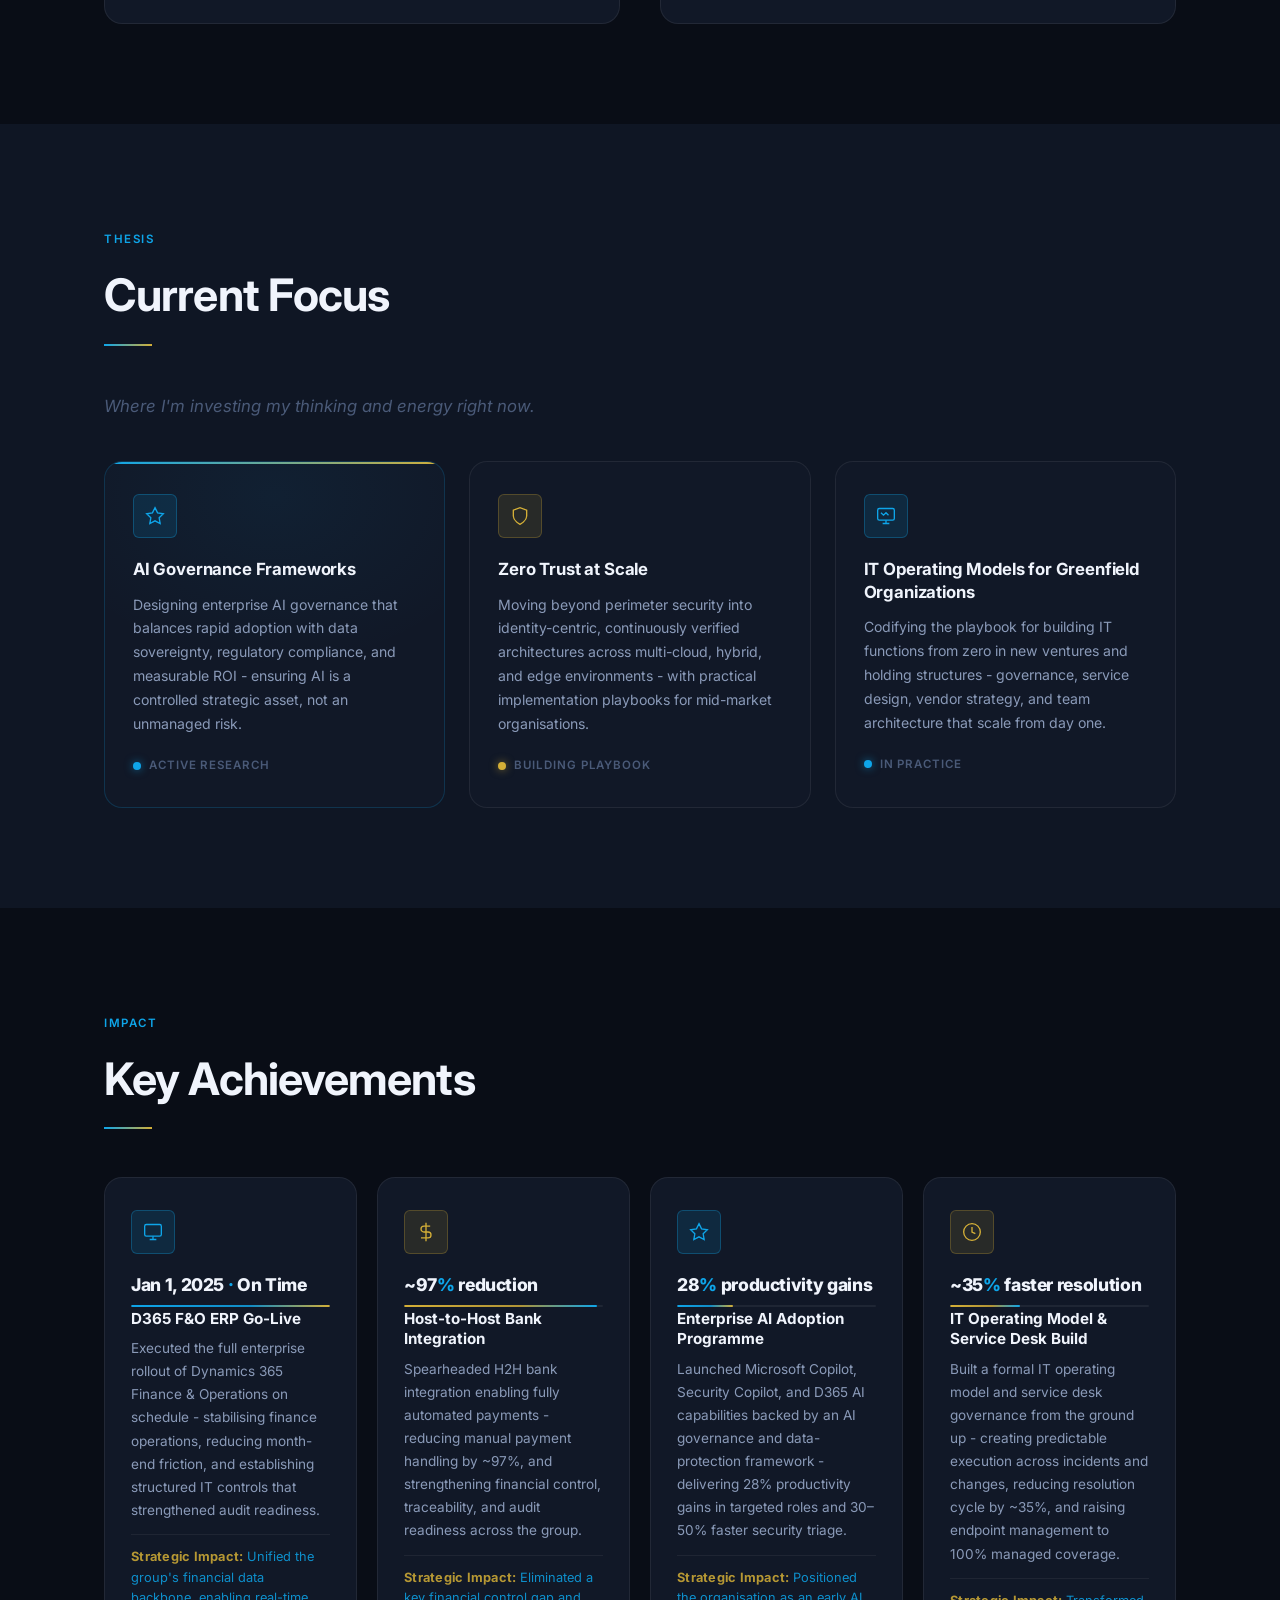
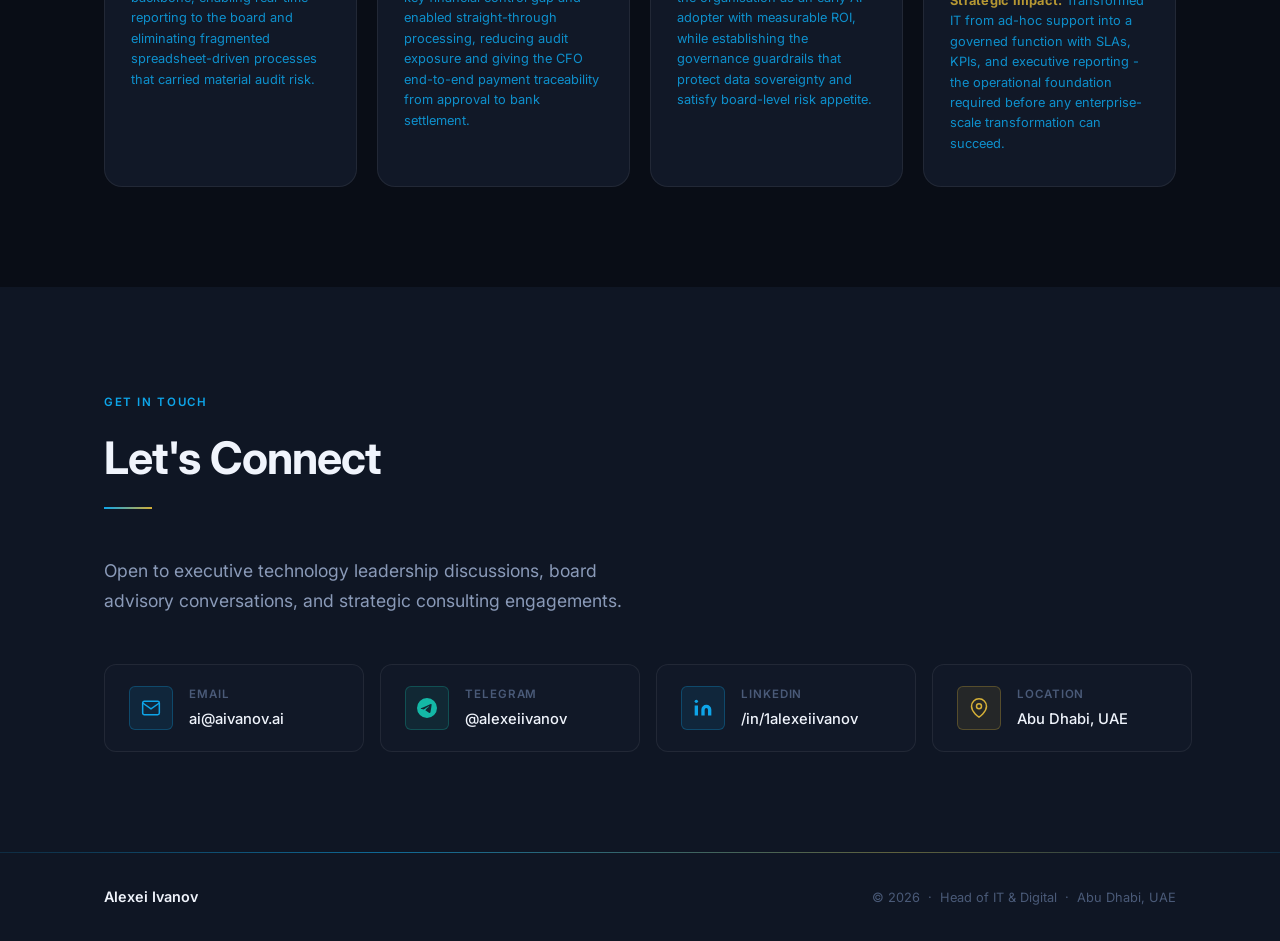
==== commit bd0f4cb8: "Add hero photo, animated metrics band, and photo lightbox - Add professional photo to hero with two-" ====
--- a/index.html
+++ b/index.html
@@ -163,24 +163,33 @@
 
     <div class="hero__content reveal">
       <div class="hero__badge" data-i18n="hero_badge">Abu Dhabi, UAE &nbsp;·&nbsp; Currently at CYVN Holdings</div>
-      <h1 class="hero__name">Alexei <span class="accent">Ivanov</span></h1>
-      <p class="hero__title" id="heroTitle" data-scramble data-i18n="hero_title">Head of IT &amp; Digital &nbsp;|&nbsp; CFO-Facing Technology Executive &nbsp;|&nbsp; IT Governance for High-Growth Organizations</p>
-      <p class="hero__value" data-i18n-html="hero_value">Driving enterprise transformation with board-level clarity across complex, regulated environments —<br class="br-desktop"/> from ERP cutovers and cyber resilience to AI adoption at scale.</p>
-      <div class="hero__actions">
-        <a href="cv-alexei-ivanov.pdf" class="btn btn--primary" download>
-          <svg width="16" height="16" viewBox="0 0 24 24" fill="none" stroke="currentColor" stroke-width="2.2" stroke-linecap="round" stroke-linejoin="round"><path d="M21 15v4a2 2 0 0 1-2 2H5a2 2 0 0 1-2-2v-4"/><polyline points="7 10 12 15 17 10"/><line x1="12" y1="15" x2="12" y2="3"/></svg>
-          <span data-i18n="btn_cv">Download CV</span>
-        </a>
-        <a href="https://www.linkedin.com/in/1alexeiivanov/" target="_blank" rel="noopener" class="btn btn--secondary">
-          <svg width="16" height="16" viewBox="0 0 24 24" fill="currentColor"><path d="M16 8a6 6 0 0 1 6 6v7h-4v-7a2 2 0 0 0-2-2 2 2 0 0 0-2 2v7h-4v-7a6 6 0 0 1 6-6z"/><rect x="2" y="9" width="4" height="12"/><circle cx="4" cy="4" r="2"/></svg>
-          <span data-i18n="btn_linkedin">Connect on LinkedIn</span>
-        </a>
-      </div>
-
-      <!-- Live ticker cycling achievements -->
-      <div class="hero__ticker-wrap" aria-live="polite" aria-atomic="true">
-        <span class="hero__ticker-label">// LIVE</span>
-        <span id="heroTicker"></span>
+
+      <div class="hero__main">
+        <div class="hero__text">
+          <h1 class="hero__name">Alexei <span class="accent">Ivanov</span></h1>
+          <p class="hero__title" id="heroTitle" data-scramble data-i18n="hero_title">Head of IT &amp; Digital &nbsp;|&nbsp; CFO-Facing Technology Executive</p>
+          <p class="hero__value" data-i18n-html="hero_value">Driving enterprise transformation with board-level clarity across complex, regulated environments — from ERP cutovers and cyber resilience to AI adoption at scale.</p>
+          <div class="hero__actions">
+            <a href="cv-alexei-ivanov.pdf" class="btn btn--primary" download>
+              <svg width="16" height="16" viewBox="0 0 24 24" fill="none" stroke="currentColor" stroke-width="2.2" stroke-linecap="round" stroke-linejoin="round"><path d="M21 15v4a2 2 0 0 1-2 2H5a2 2 0 0 1-2-2v-4"/><polyline points="7 10 12 15 17 10"/><line x1="12" y1="15" x2="12" y2="3"/></svg>
+              <span data-i18n="btn_cv">Download CV</span>
+            </a>
+            <a href="https://www.linkedin.com/in/1alexeiivanov/" target="_blank" rel="noopener" class="btn btn--secondary">
+              <svg width="16" height="16" viewBox="0 0 24 24" fill="currentColor"><path d="M16 8a6 6 0 0 1 6 6v7h-4v-7a2 2 0 0 0-2-2 2 2 0 0 0-2 2v7h-4v-7a6 6 0 0 1 6-6z"/><rect x="2" y="9" width="4" height="12"/><circle cx="4" cy="4" r="2"/></svg>
+              <span data-i18n="btn_linkedin">Connect on LinkedIn</span>
+            </a>
+          </div>
+
+          <!-- Live ticker cycling achievements -->
+          <div class="hero__ticker-wrap" aria-live="polite" aria-atomic="true">
+            <span class="hero__ticker-label">// LIVE</span>
+            <span id="heroTicker"></span>
+          </div>
+        </div>
+
+        <div class="hero__photo">
+          <img src="photo.png" alt="Alexei Ivanov" />
+        </div>
       </div>
     </div>
 
@@ -188,6 +197,30 @@
       <span></span>
     </div>
   </section>
+
+  <!-- ─── METRICS BAND ────────────────────────────────────────────── -->
+  <div class="metrics-band">
+    <div class="container">
+      <div class="metrics-band__grid">
+        <div class="metrics-band__item">
+          <span class="metrics-band__number">97%</span>
+          <span class="metrics-band__label" data-i18n="mbm_auto_l">Payment Automation</span>
+        </div>
+        <div class="metrics-band__item">
+          <span class="metrics-band__number">28%</span>
+          <span class="metrics-band__label" data-i18n="mbm_ai_l">AI Productivity Gain</span>
+        </div>
+        <div class="metrics-band__item">
+          <span class="metrics-band__number">20+</span>
+          <span class="metrics-band__label" data-i18n="mbm_yrs_l">Years Experience</span>
+        </div>
+        <div class="metrics-band__item">
+          <span class="metrics-band__number">4</span>
+          <span class="metrics-band__label" data-i18n="mbm_erp_l">ERP Go-Lives</span>
+        </div>
+      </div>
+    </div>
+  </div>
 
   <!-- ─── ABOUT ─────────────────────────────────────────────────── -->
   <section class="section about" id="about">
@@ -694,6 +727,11 @@
     </svg>
   </button>
 
+  <!-- ─── PHOTO LIGHTBOX ──────────────────────────────────────── -->
+  <div class="photo-modal" id="photoModal" role="dialog" aria-modal="true" aria-label="Photo of Alexei Ivanov">
+    <img src="photo.png" alt="Alexei Ivanov" class="photo-modal__img" />
+  </div>
+
   <script src="translations.js"></script>
   <script src="script.js"></script>
 </body>
--- a/styles.css
+++ b/styles.css
@@ -240,8 +240,24 @@
 .hero__content {
   position: relative;
   z-index: 1;
-  text-align: center;
-  max-width: 860px;
+  display: flex;
+  flex-direction: column;
+  align-items: flex-start;
+  gap: 28px;
+  max-width: 1080px;
+  width: 100%;
+  padding: 0 40px;
+  text-align: left;
+}
+.hero__main {
+  display: flex;
+  align-items: center;
+  gap: 72px;
+  width: 100%;
+}
+.hero__text {
+  flex: 1;
+  min-width: 0;
 }
 .hero__badge {
   display: inline-block;
@@ -254,10 +270,10 @@
   text-transform: uppercase;
   padding: 6px 18px;
   border-radius: 100px;
-  margin-bottom: 28px;
+  margin-bottom: 0;
 }
 .hero__name {
-  font-size: clamp(2.8rem, 7vw, 5.5rem);
+  font-size: clamp(2.4rem, 5.5vw, 4.4rem);
   font-weight: 800;
   letter-spacing: -0.03em;
   line-height: 1.05;
@@ -265,7 +281,7 @@
   color: var(--text-primary);
 }
 .hero__title {
-  font-size: clamp(0.9rem, 2.2vw, 1.15rem);
+  font-size: clamp(0.78rem, 1.6vw, 0.98rem);
   font-weight: 400;
   color: var(--text-secondary);
   letter-spacing: 0.04em;
@@ -273,11 +289,11 @@
   margin-bottom: 24px;
 }
 .hero__value {
-  font-size: clamp(1rem, 2.2vw, 1.3rem);
+  font-size: clamp(1rem, 1.8vw, 1.2rem);
   font-weight: 300;
   color: var(--text-secondary);
-  max-width: 640px;
-  margin: 0 auto 44px;
+  max-width: none;
+  margin: 0 0 44px;
   line-height: 1.7;
 }
 .hero__actions {
@@ -335,6 +351,124 @@
 }
 
 /* ── ABOUT ───────────────────────────────────────────────────── */
+/* ── HERO PHOTO ───────────────────────────────────────────────── */
+.hero__photo {
+  position: relative;
+  width: 240px;
+  height: 240px;
+  flex-shrink: 0;
+  cursor: zoom-in;
+  transition: transform 0.4s cubic-bezier(0.25, 0.46, 0.45, 0.94);
+  z-index: 2;
+}
+.hero__photo:hover {
+  transform: scale(1.18);
+}
+.hero__photo:hover::before {
+  animation-duration: 2s;
+}
+.hero__photo::before {
+  content: '';
+  position: absolute;
+  inset: -3px;
+  border-radius: 50%;
+  background: conic-gradient(from 0deg, var(--accent-blue), var(--accent-gold), var(--accent-blue));
+  animation: photo-ring 6s linear infinite;
+  z-index: 0;
+}
+.hero__photo img {
+  position: absolute;
+  inset: 0;
+  width: 100%;
+  height: 100%;
+  border-radius: 50%;
+  object-fit: cover;
+  object-position: center 12%;
+  z-index: 1;
+  filter: grayscale(100%) contrast(1.05);
+  transition: filter 0.6s ease;
+}
+.hero__photo:hover img {
+  filter: grayscale(0%) contrast(1);
+}
+
+/* ── PHOTO LIGHTBOX ───────────────────────────────────────────── */
+.photo-modal {
+  display: none;
+  position: fixed;
+  inset: 0;
+  z-index: 9999;
+  align-items: center;
+  justify-content: center;
+  background: rgba(0, 0, 0, 0.82);
+  backdrop-filter: blur(10px);
+  -webkit-backdrop-filter: blur(10px);
+  cursor: zoom-out;
+}
+.photo-modal.active {
+  display: flex;
+  animation: modal-fade-in 0.3s ease;
+}
+.photo-modal__img {
+  width: min(500px, 85vw);
+  height: min(500px, 85vw);
+  border-radius: 50%;
+  object-fit: cover;
+  object-position: center 12%;
+  border: 3px solid rgba(14, 165, 233, 0.5);
+  box-shadow: 0 0 80px rgba(14, 165, 233, 0.25), 0 24px 64px rgba(0, 0, 0, 0.6);
+  animation: modal-img-in 0.4s cubic-bezier(0.25, 0.46, 0.45, 0.94);
+}
+@keyframes modal-fade-in {
+  from { opacity: 0; }
+  to   { opacity: 1; }
+}
+@keyframes modal-img-in {
+  from { transform: scale(0.75); opacity: 0; }
+  to   { transform: scale(1);    opacity: 1; }
+}
+@keyframes photo-ring {
+  from { transform: rotate(0deg); }
+  to   { transform: rotate(360deg); }
+}
+
+/* ── METRICS BAND ─────────────────────────────────────────────── */
+.metrics-band {
+  padding: 52px 24px;
+  border-top: 1px solid var(--border);
+  border-bottom: 1px solid var(--border);
+  background: rgba(14, 165, 233, 0.02);
+}
+.metrics-band__grid {
+  display: grid;
+  grid-template-columns: repeat(2, 1fr);
+  gap: 40px 24px;
+  max-width: 800px;
+  margin: 0 auto;
+  text-align: center;
+}
+@media (min-width: 600px) {
+  .metrics-band__grid { grid-template-columns: repeat(4, 1fr); gap: 40px; }
+}
+.metrics-band__number {
+  display: block;
+  font-size: clamp(2.2rem, 4.5vw, 3.4rem);
+  font-weight: 800;
+  color: var(--accent-blue);
+  letter-spacing: -0.03em;
+  line-height: 1;
+  margin-bottom: 10px;
+}
+.metrics-band__label {
+  display: block;
+  font-size: 0.72rem;
+  font-weight: 500;
+  color: var(--text-muted);
+  letter-spacing: 0.07em;
+  text-transform: uppercase;
+  line-height: 1.4;
+}
+
 .about__grid {
   display: grid;
   grid-template-columns: 1fr;
@@ -1157,6 +1291,15 @@
   .about__stats { grid-template-columns: 1fr 1fr; }
   .hero__actions { flex-direction: column; align-items: center; }
   .btn { width: 100%; justify-content: center; max-width: 280px; }
+}
+
+@media (max-width: 767px) {
+  .hero__content { align-items: center; text-align: center; padding: 0 20px; }
+  .hero__main { flex-direction: column; gap: 32px; }
+  .hero__photo { order: -1; width: 160px; height: 160px; }
+  .hero__value { margin: 0 auto 44px; }
+  .hero__actions { justify-content: center; }
+  .hero__ticker-wrap { justify-content: center; }
 }
 
 @media (min-width: 640px) and (max-width: 899px) {
@@ -2100,7 +2243,10 @@
   color: var(--text-secondary);
   white-space: normal;
 }
-html.text-mode .hero__value { font-size: 0.9rem; color: var(--text-muted); }
+html.text-mode .hero__value { font-size: 0.9rem; color: var(--text-muted); margin: 0 auto 44px; }
+html.text-mode .hero__content { align-items: center; text-align: center; padding: 0; }
+html.text-mode .hero__main { flex-direction: column; gap: 0; }
+html.text-mode .hero__photo { display: none; }
 html.text-mode .btn--primary,
 html.text-mode .btn--secondary {
   background: transparent;
@@ -2253,8 +2399,10 @@
   font-family: 'DM Sans', 'Inter', system-ui, sans-serif;
 }
 
+/* ── Hero: RTL auto-reverses flex row on hero__main, fix alignment ── */
+[dir="rtl"] .hero__content { align-items: flex-end; text-align: right; }
+
 /* ── Text alignment ─────────────────────────────────────────── */
-[dir="rtl"] .hero__content,
 [dir="rtl"] .section__header,
 [dir="rtl"] .about__bio,
 [dir="rtl"] .approach__manifesto,
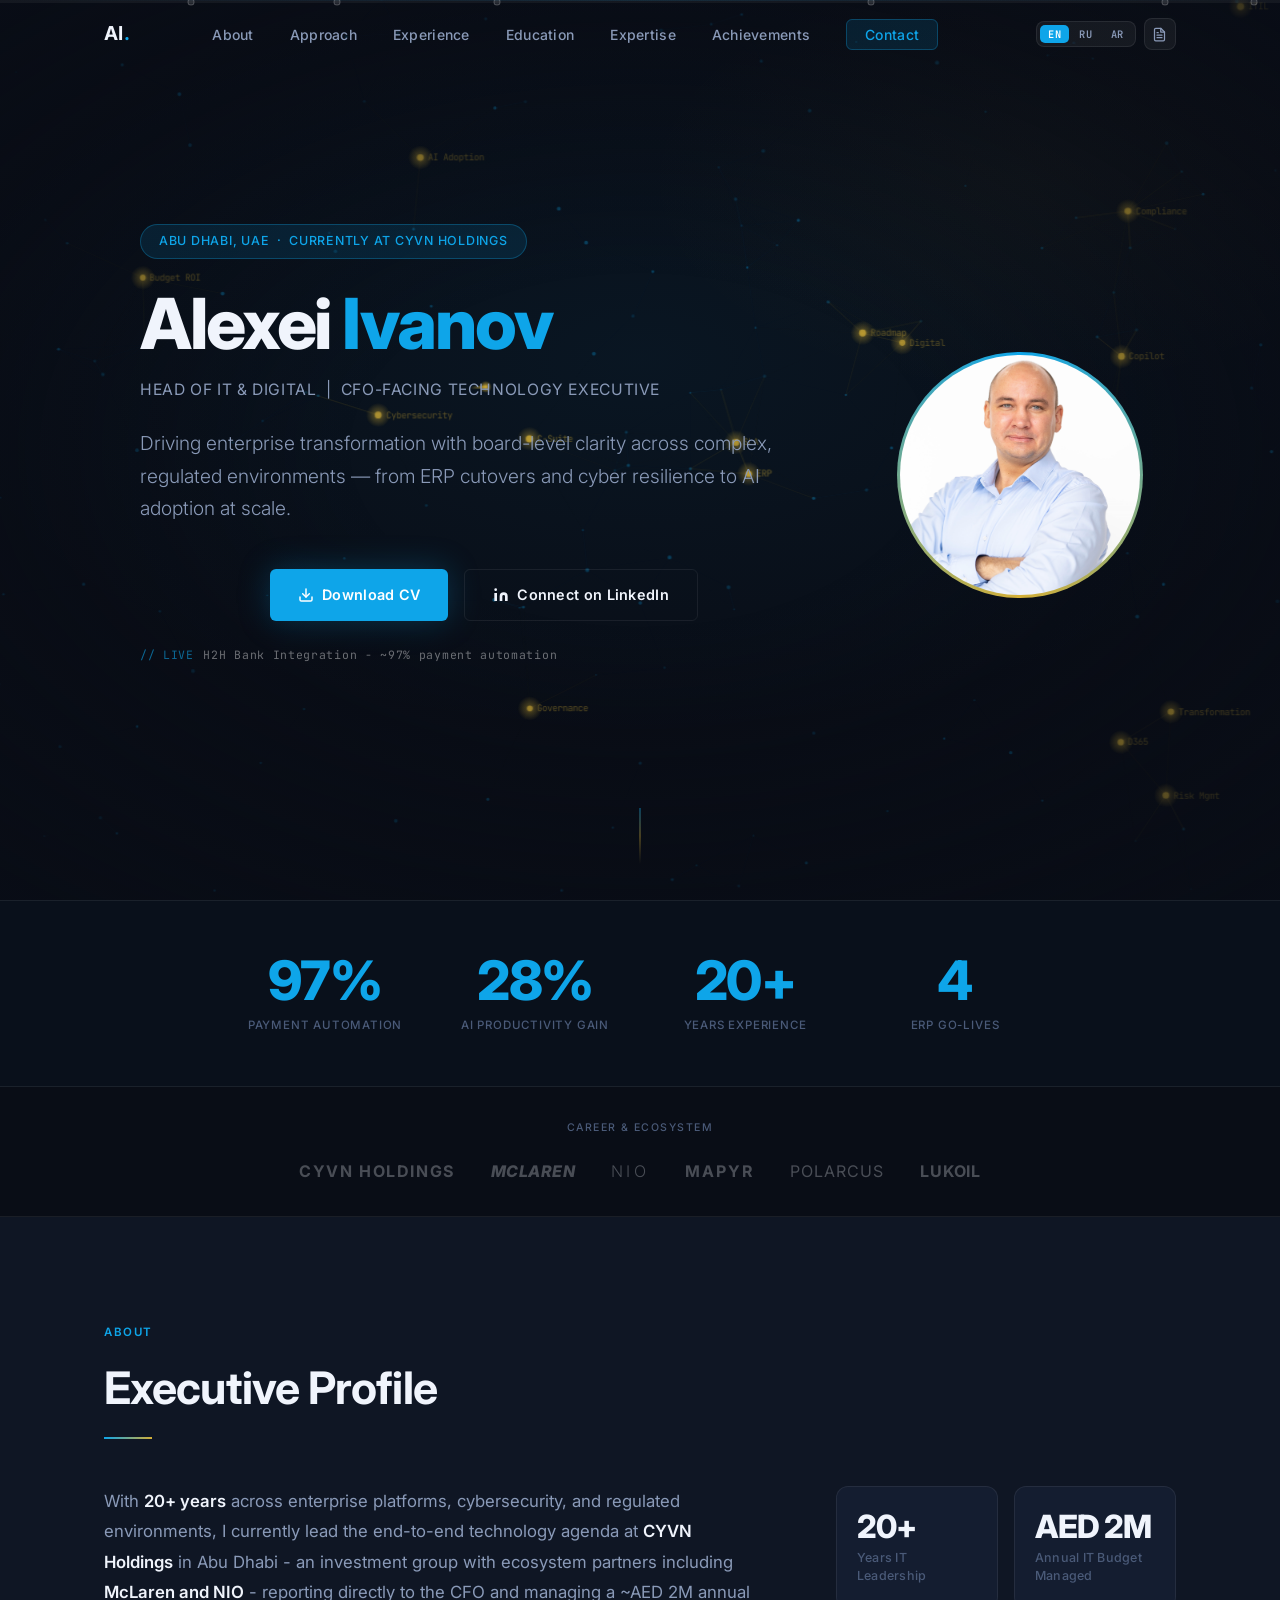
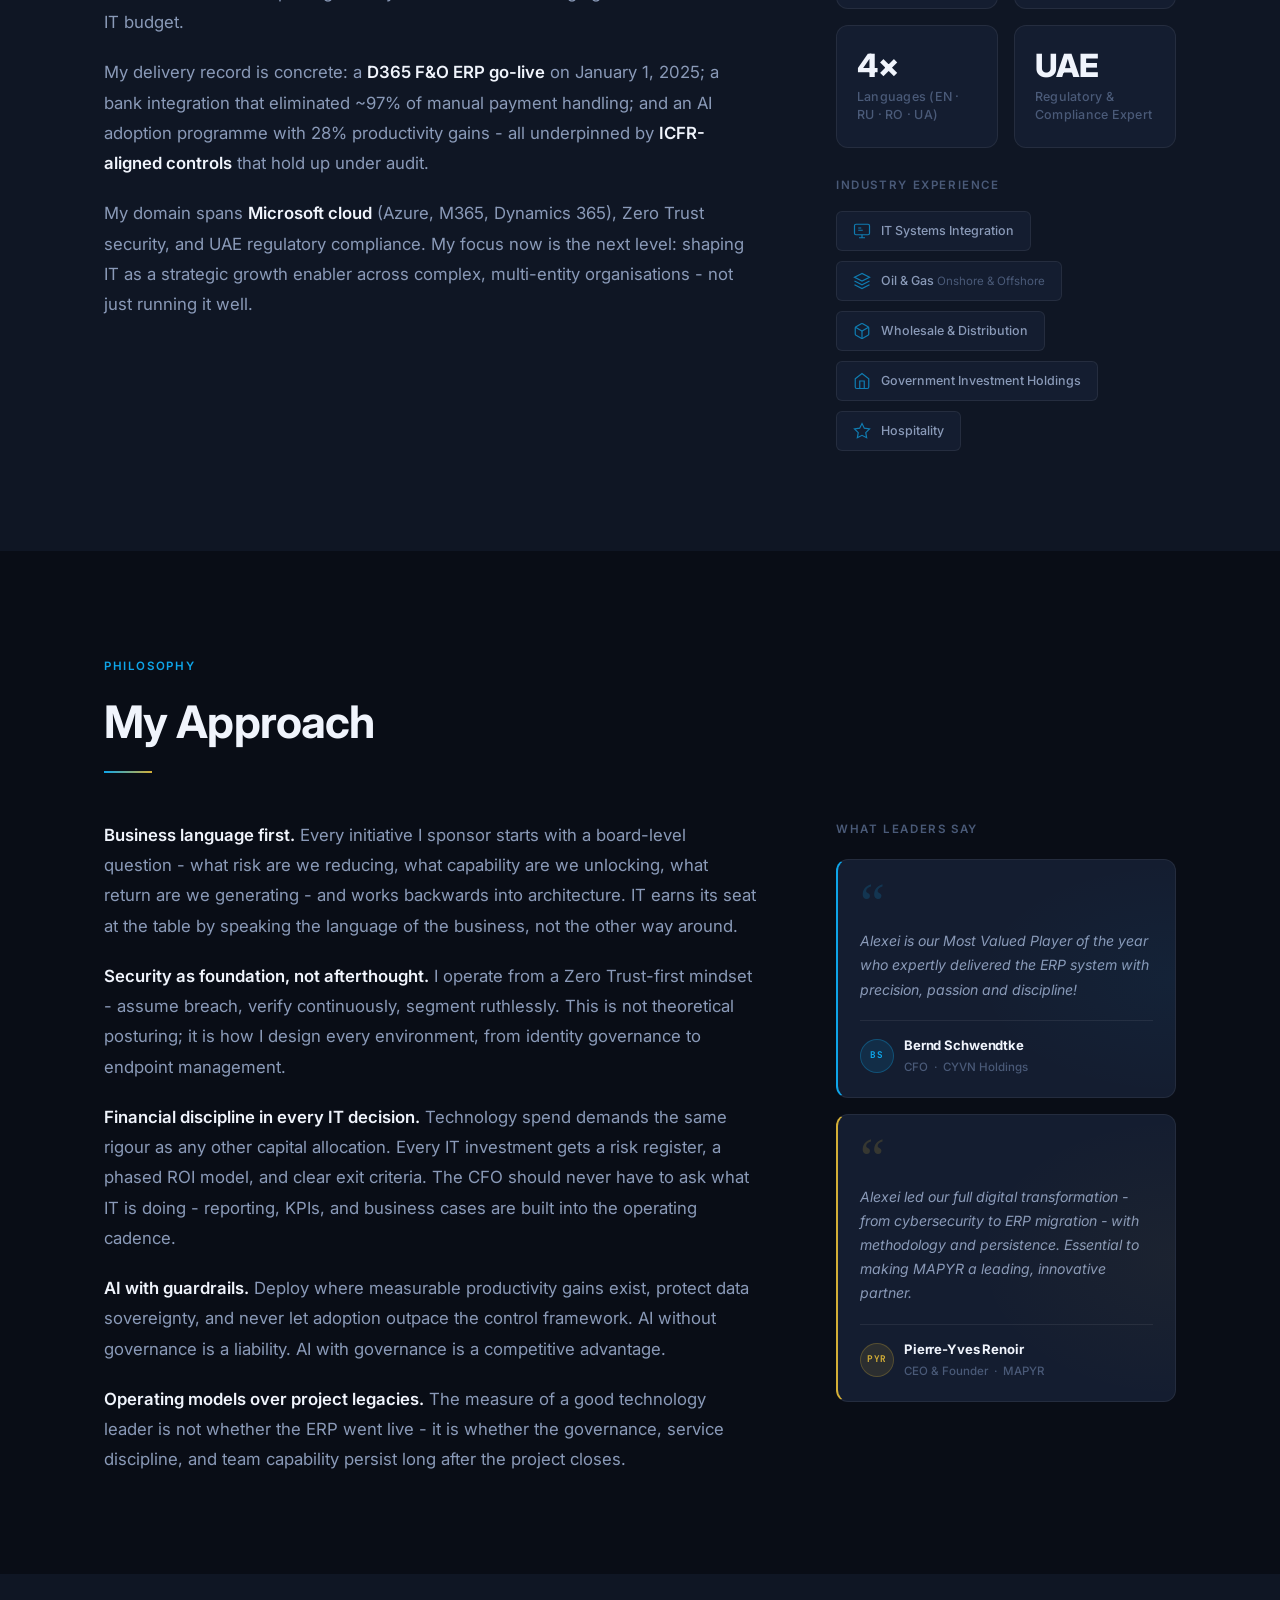
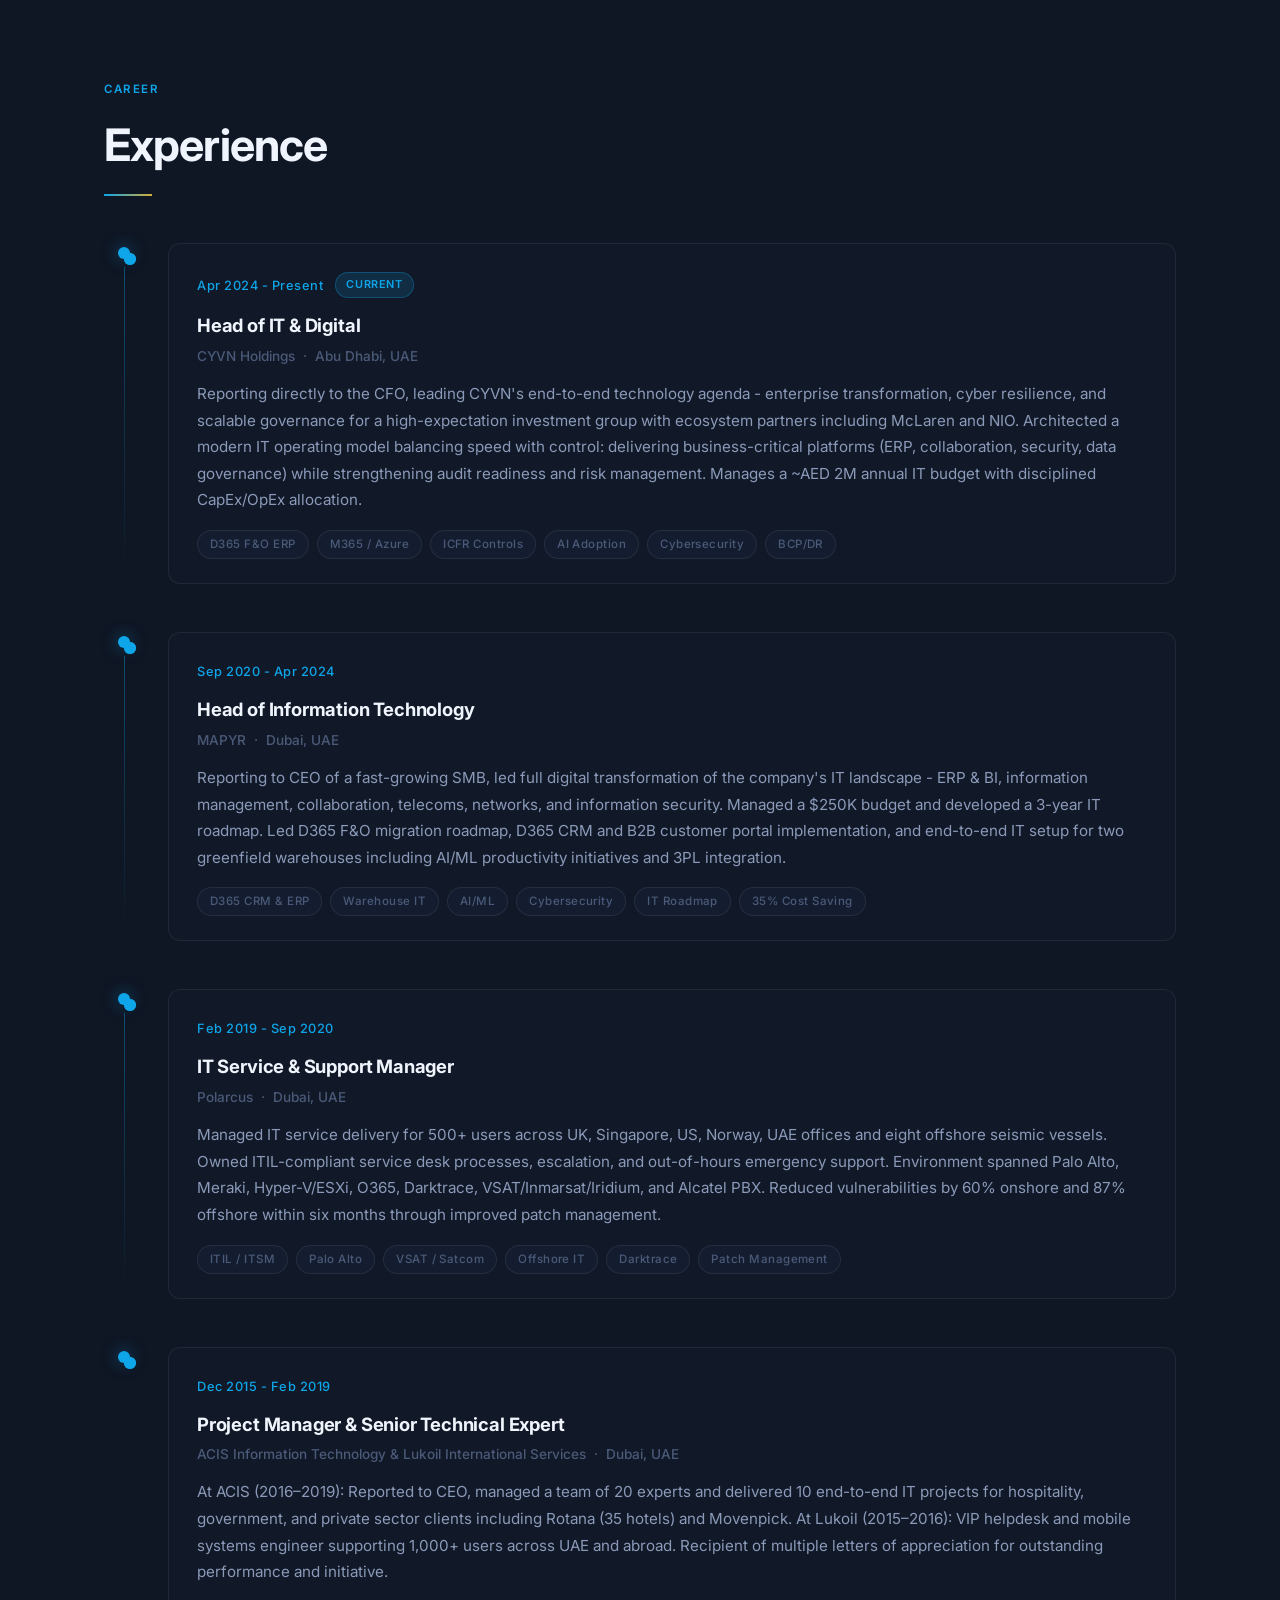
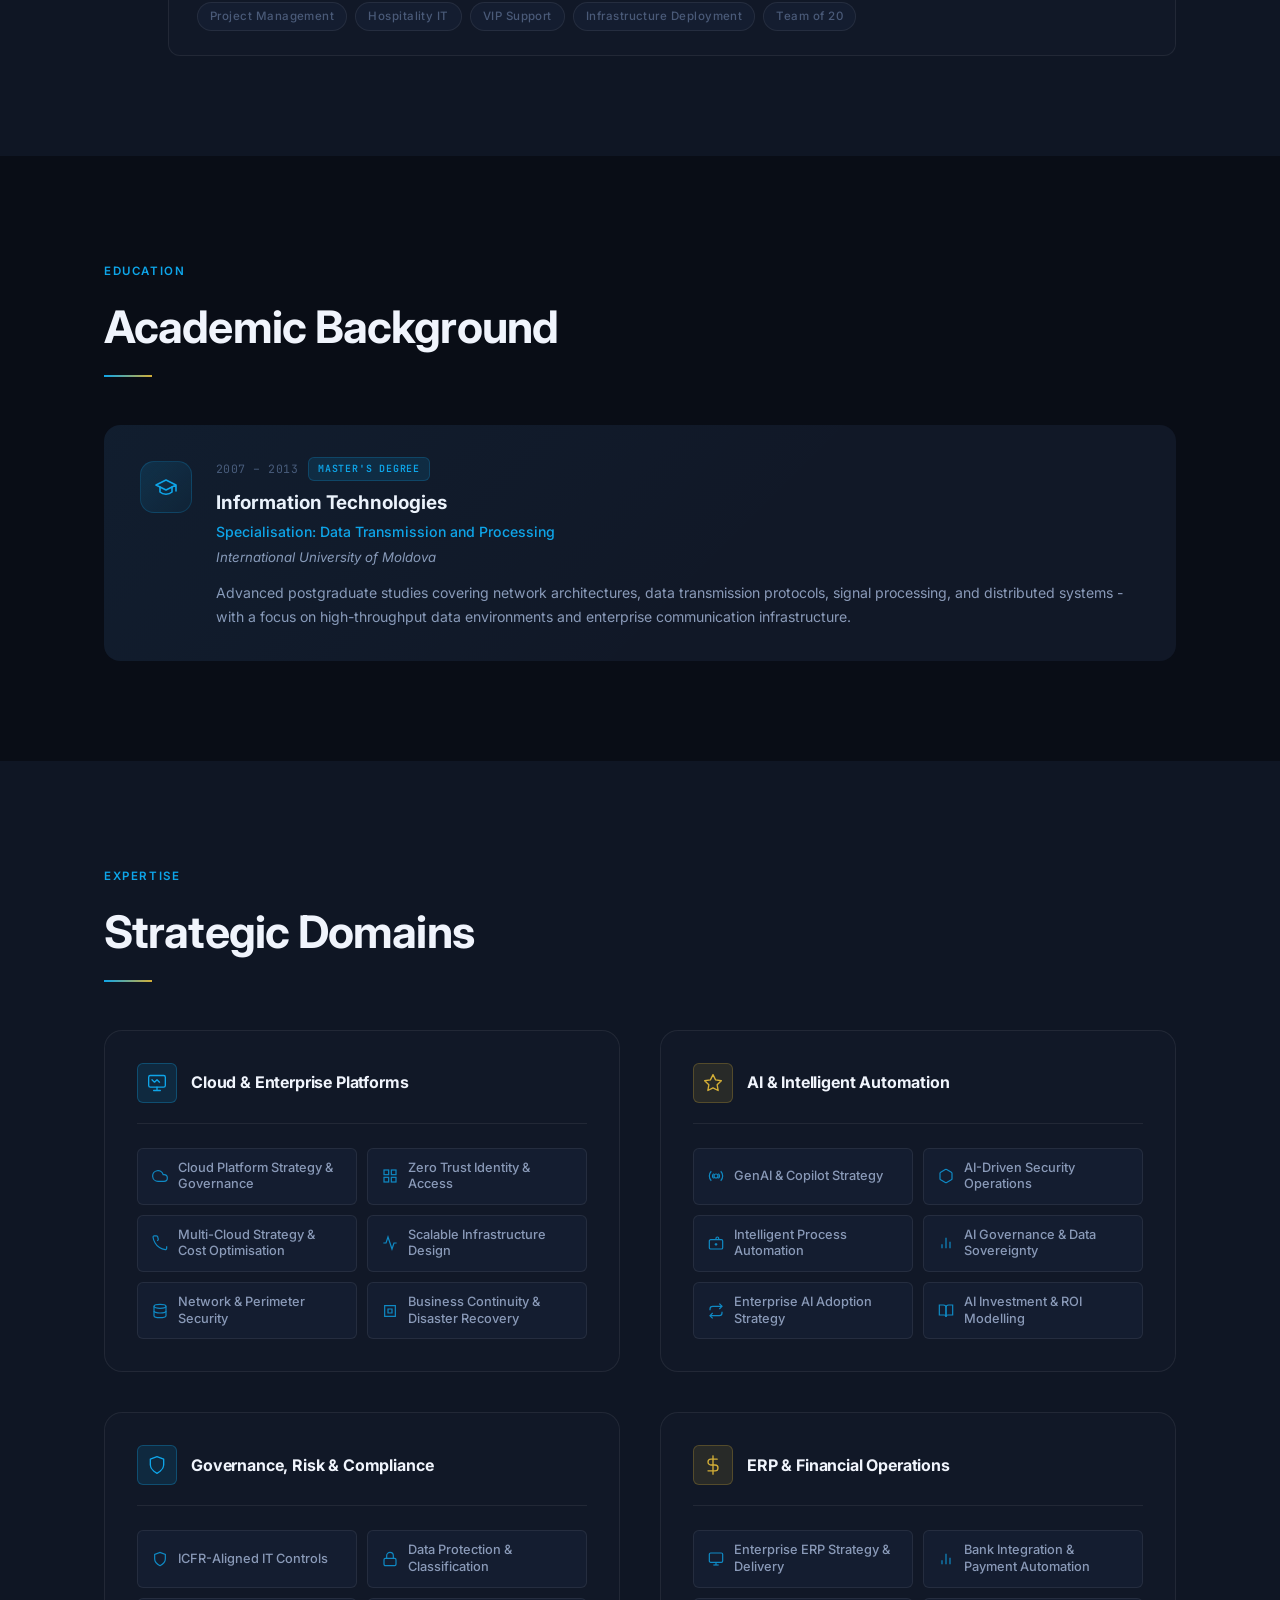
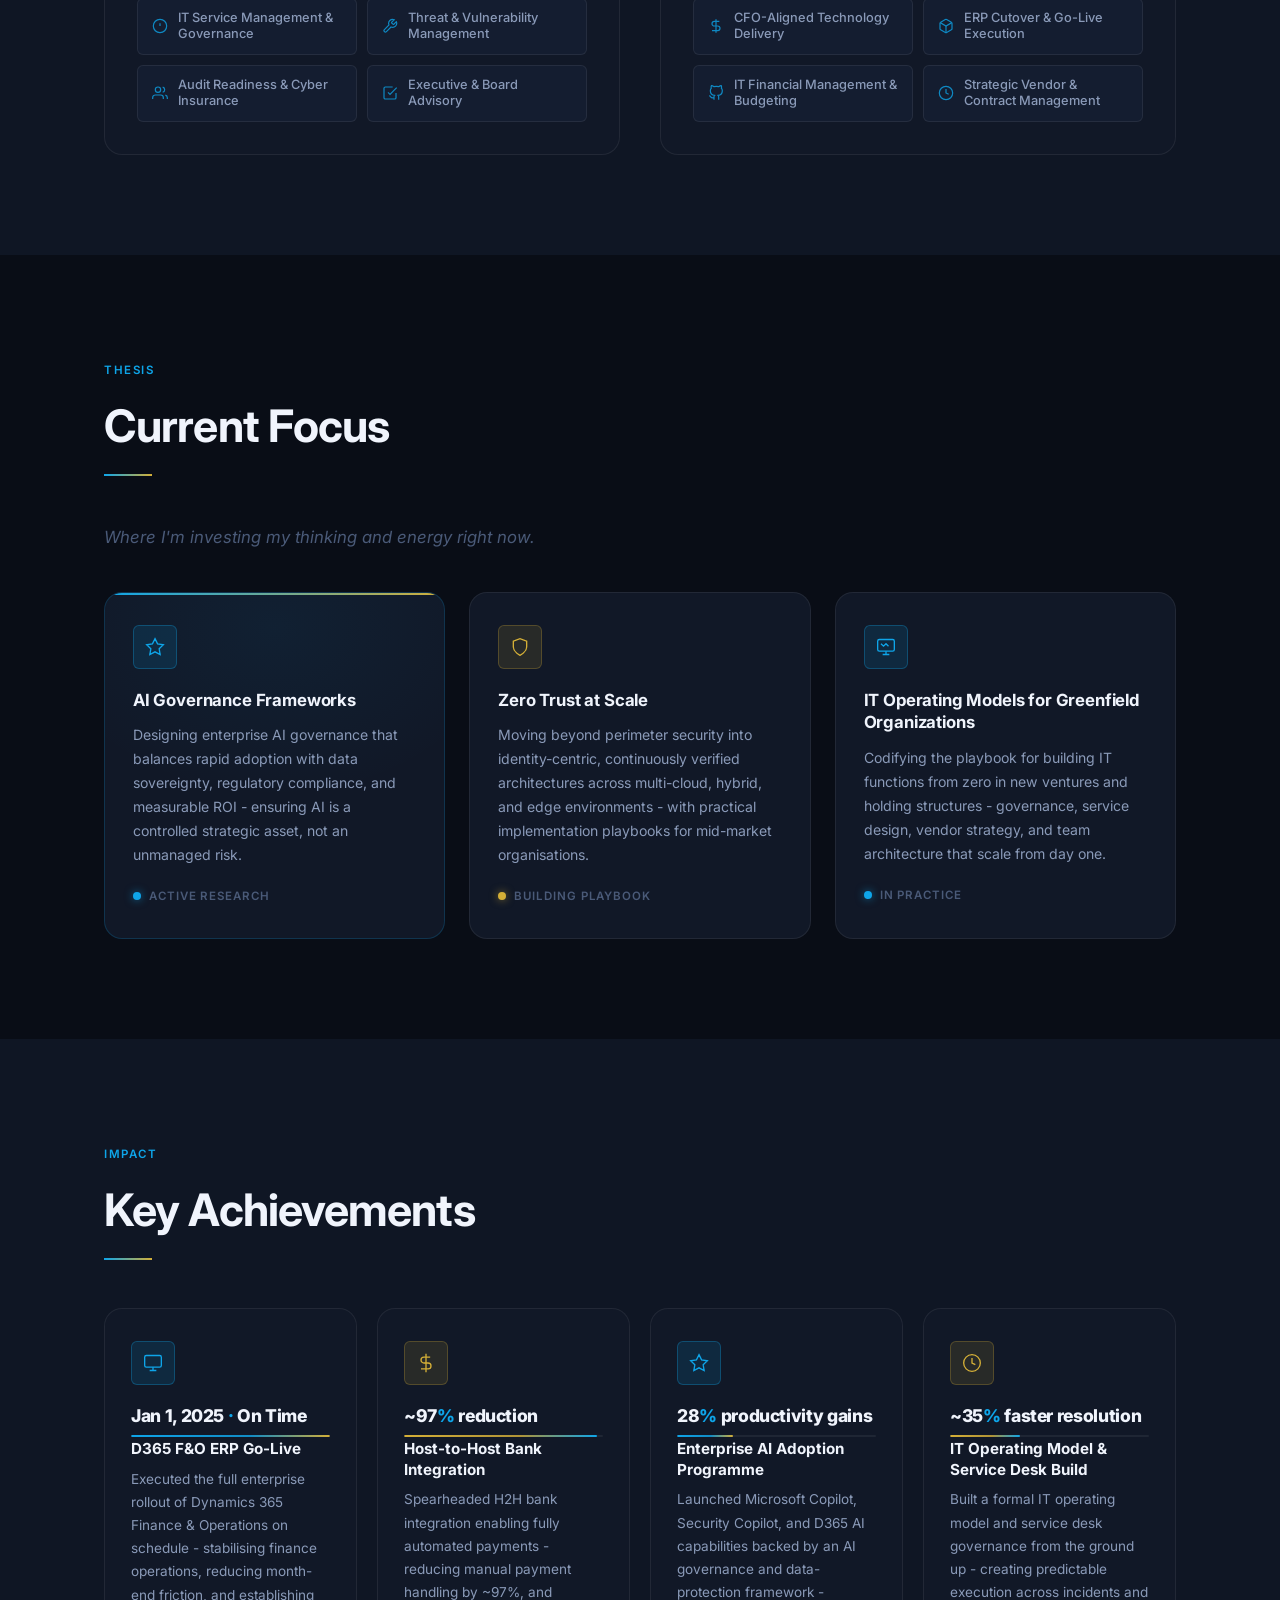
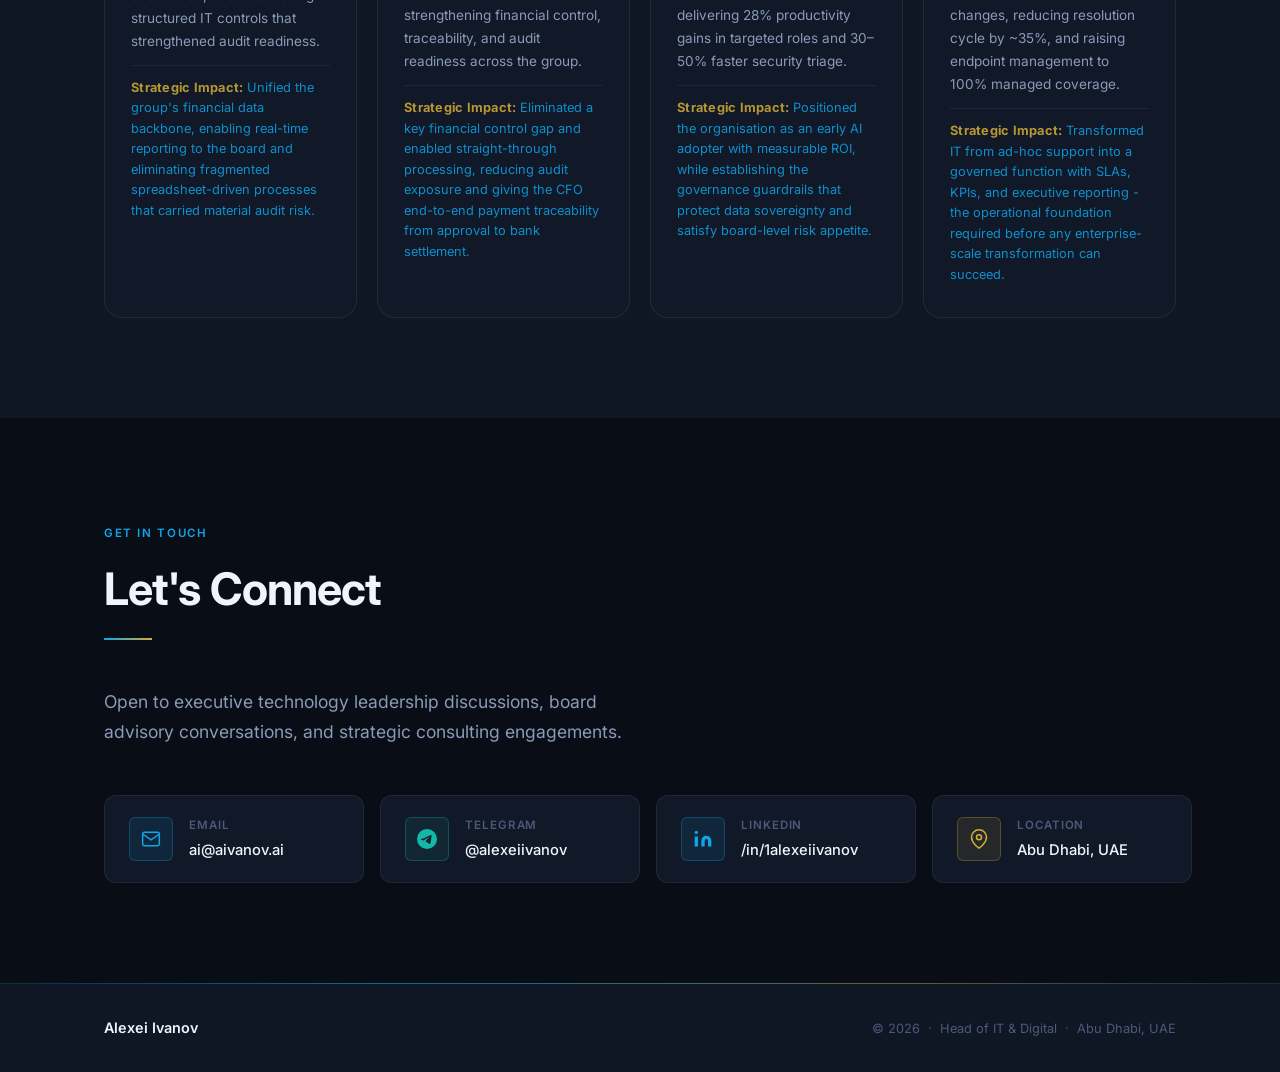
==== commit f99fe59c: "Add company logos strip, optimise photo - Logo strip between metrics band and About: CYVN Holdings, " ====
--- a/index.html
+++ b/index.html
@@ -222,6 +222,21 @@
     </div>
   </div>
 
+  <!-- ─── LOGOS STRIP ─────────────────────────────────────────────── -->
+  <div class="logos-strip">
+    <div class="container">
+      <p class="logos-strip__label" data-i18n="logos_label">Career &amp; Ecosystem</p>
+      <div class="logos-strip__row">
+        <span class="logos-strip__logo logos-strip__logo--cyvn">CYVN Holdings</span>
+        <span class="logos-strip__logo logos-strip__logo--mclaren">McLaren</span>
+        <span class="logos-strip__logo logos-strip__logo--nio">NIO</span>
+        <span class="logos-strip__logo logos-strip__logo--mapyr">MAPYR</span>
+        <span class="logos-strip__logo logos-strip__logo--polarcus">Polarcus</span>
+        <span class="logos-strip__logo logos-strip__logo--lukoil">Lukoil</span>
+      </div>
+    </div>
+  </div>
+
   <!-- ─── ABOUT ─────────────────────────────────────────────────── -->
   <section class="section about" id="about">
     <div class="container">
--- a/styles.css
+++ b/styles.css
@@ -385,11 +385,39 @@
   object-fit: cover;
   object-position: center 12%;
   z-index: 1;
-  filter: grayscale(100%) contrast(1.05);
-  transition: filter 0.6s ease;
+}
+/* Scanlines overlay */
+.hero__photo::after {
+  content: '';
+  position: absolute;
+  inset: 0;
+  border-radius: 50%;
+  background: repeating-linear-gradient(
+    0deg,
+    transparent,
+    transparent 3px,
+    rgba(0, 0, 0, 0.1) 3px,
+    rgba(0, 0, 0, 0.1) 4px
+  );
+  z-index: 3;
+  pointer-events: none;
+  opacity: 0;
+  transition: opacity 0.4s ease;
+}
+.hero__photo:hover::after {
+  opacity: 1;
 }
 .hero__photo:hover img {
-  filter: grayscale(0%) contrast(1);
+  animation: cyber-glitch 3.5s infinite;
+}
+@keyframes cyber-glitch {
+  0%, 74%, 100% { filter: none; }
+  75% { filter: brightness(1.5) contrast(1.8) saturate(0); }
+  76% { filter: brightness(1.2) saturate(4) hue-rotate(60deg) contrast(1.3); }
+  77% { filter: brightness(1.4) saturate(0) contrast(2.2) invert(0.06); }
+  78% { filter: brightness(1.1) saturate(5) hue-rotate(-80deg) contrast(1.2); }
+  79% { filter: brightness(1.3) saturate(3) hue-rotate(180deg); }
+  80% { filter: none; }
 }
 
 /* ── PHOTO LIGHTBOX ───────────────────────────────────────────── */
@@ -427,6 +455,51 @@
   from { transform: scale(0.75); opacity: 0; }
   to   { transform: scale(1);    opacity: 1; }
 }
+/* ── LOGOS STRIP ──────────────────────────────────────────────── */
+.logos-strip {
+  padding: 32px 24px;
+  border-bottom: 1px solid var(--border);
+  text-align: center;
+}
+.logos-strip__label {
+  font-size: 0.66rem;
+  font-weight: 500;
+  letter-spacing: 0.14em;
+  text-transform: uppercase;
+  color: var(--text-muted);
+  margin-bottom: 22px;
+}
+.logos-strip__row {
+  display: flex;
+  align-items: center;
+  justify-content: center;
+  flex-wrap: wrap;
+  gap: 10px 36px;
+}
+.logos-strip__logo {
+  color: rgba(240, 244, 252, 0.28);
+  font-weight: 600;
+  font-size: 1rem;
+  letter-spacing: 0.08em;
+  text-transform: uppercase;
+  transition: color 0.3s ease, opacity 0.3s ease;
+  cursor: default;
+  user-select: none;
+}
+.logos-strip__logo:hover { color: rgba(240, 244, 252, 0.9); }
+
+/* Per-brand wordmark styling */
+.logos-strip__logo--cyvn    { font-weight: 700; letter-spacing: 0.1em; }
+.logos-strip__logo--mclaren { font-weight: 800; letter-spacing: 0.03em; font-style: italic; }
+.logos-strip__logo--mclaren:hover { color: #ff8000; }
+.logos-strip__logo--nio     { font-weight: 300; letter-spacing: 0.2em; }
+.logos-strip__logo--nio:hover { color: var(--accent-blue); }
+.logos-strip__logo--mapyr   { font-weight: 700; letter-spacing: 0.12em; }
+.logos-strip__logo--polarcus { font-weight: 400; letter-spacing: 0.06em; }
+.logos-strip__logo--polarcus:hover { color: #00bcd4; }
+.logos-strip__logo--lukoil  { font-weight: 700; letter-spacing: 0.05em; }
+.logos-strip__logo--lukoil:hover  { color: #e53935; }
+
 @keyframes photo-ring {
   from { transform: rotate(0deg); }
   to   { transform: rotate(360deg); }
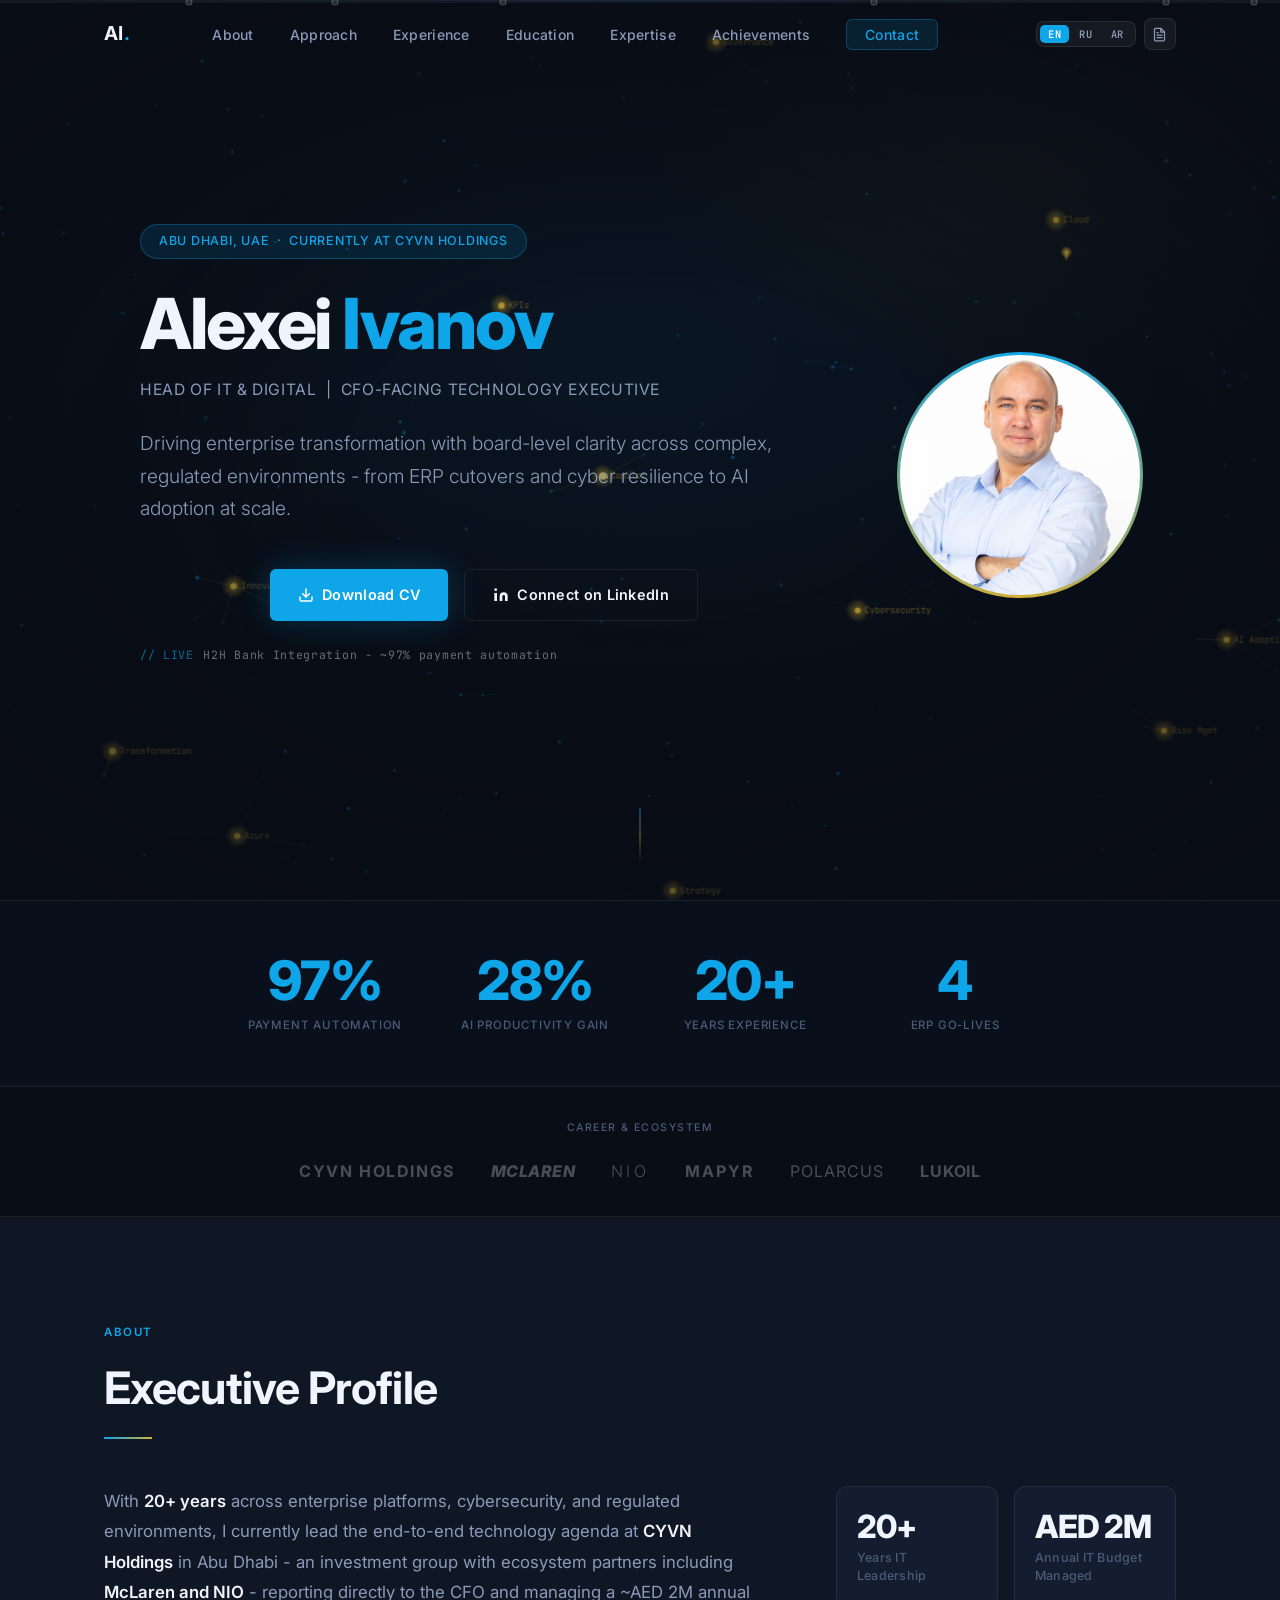
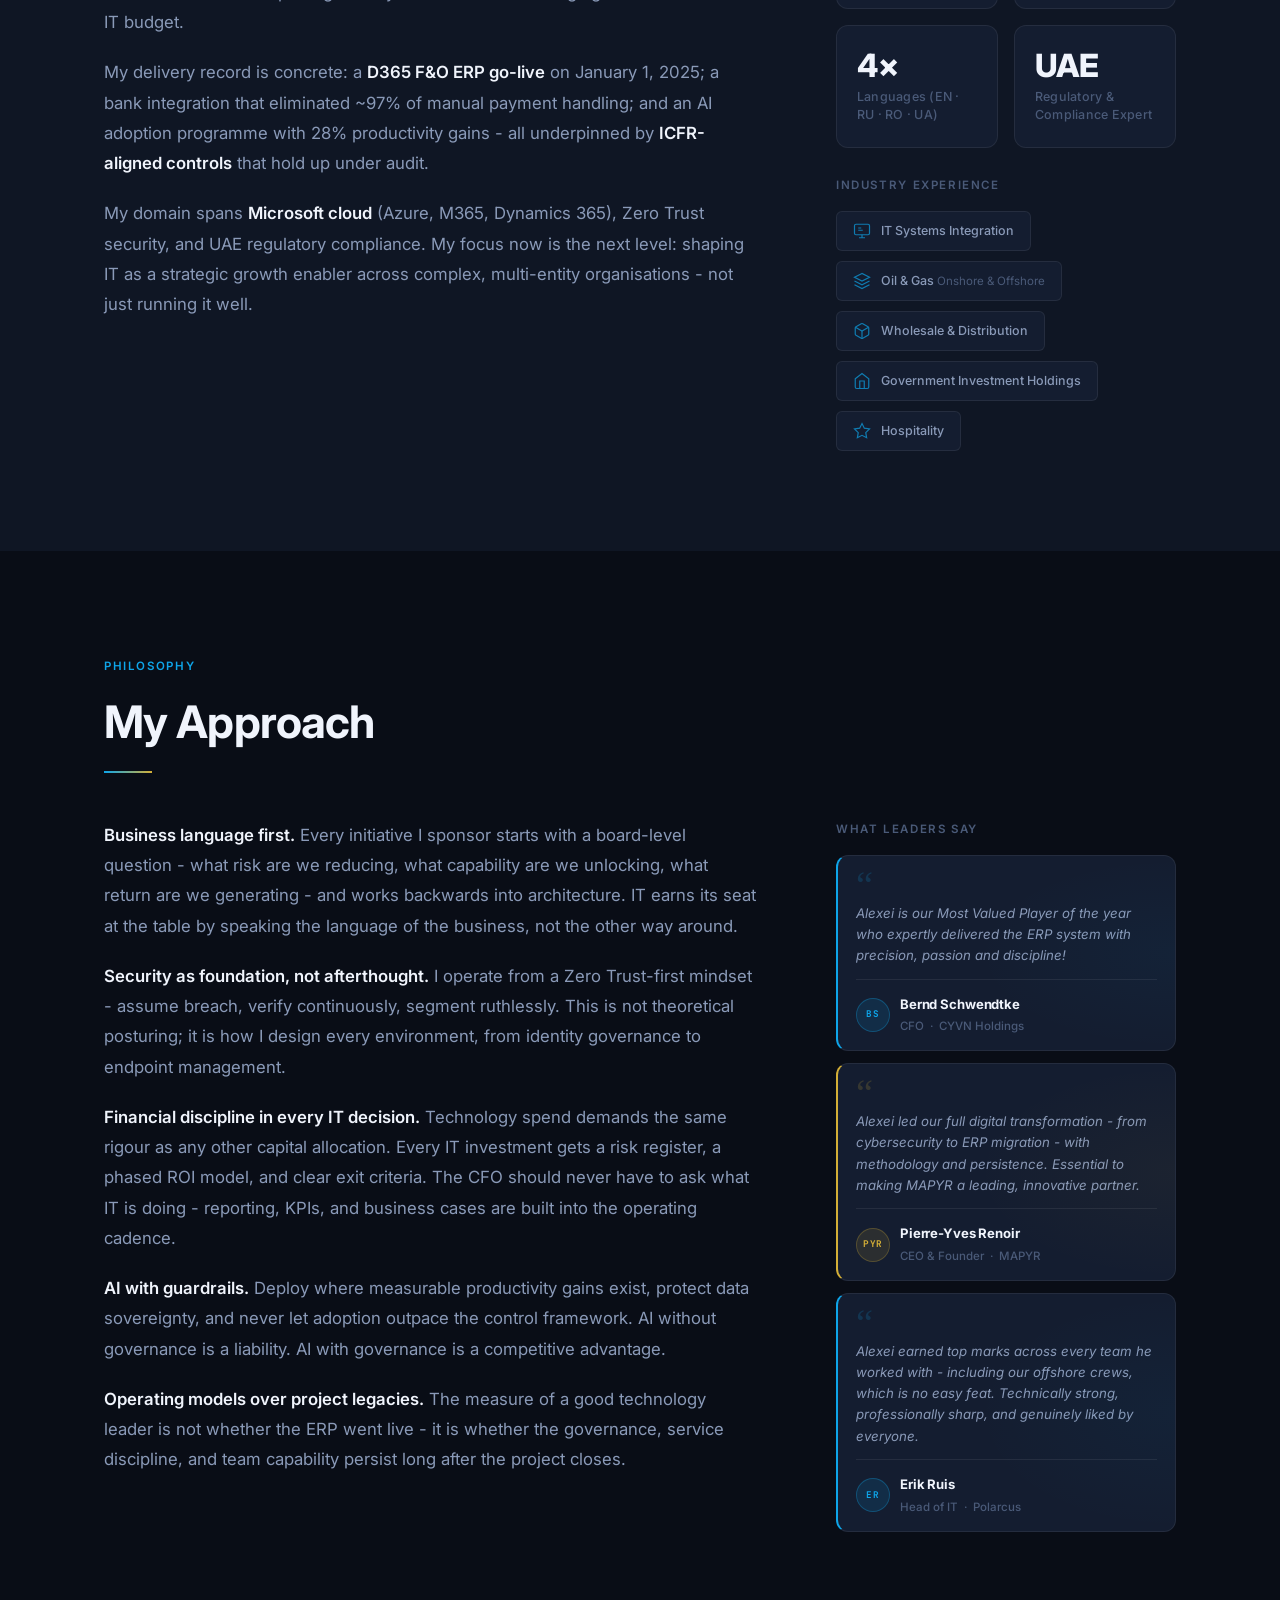
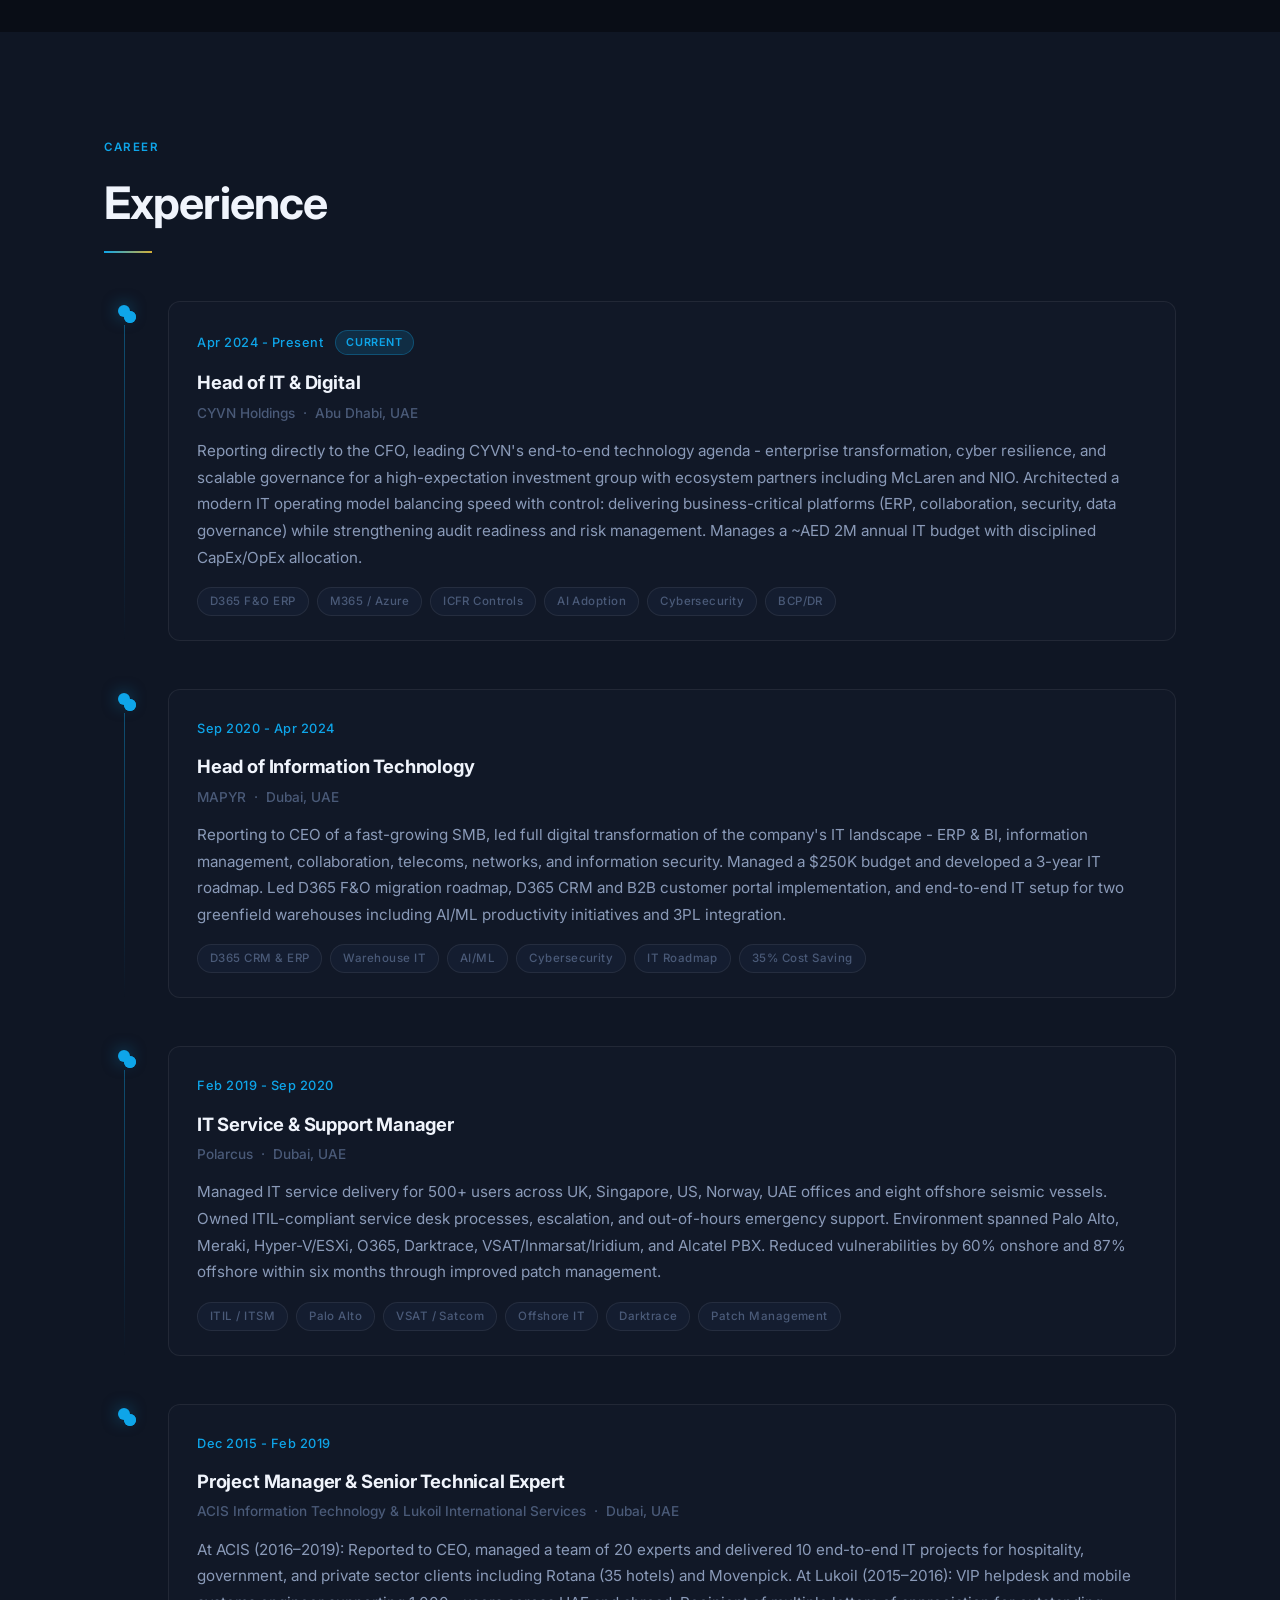
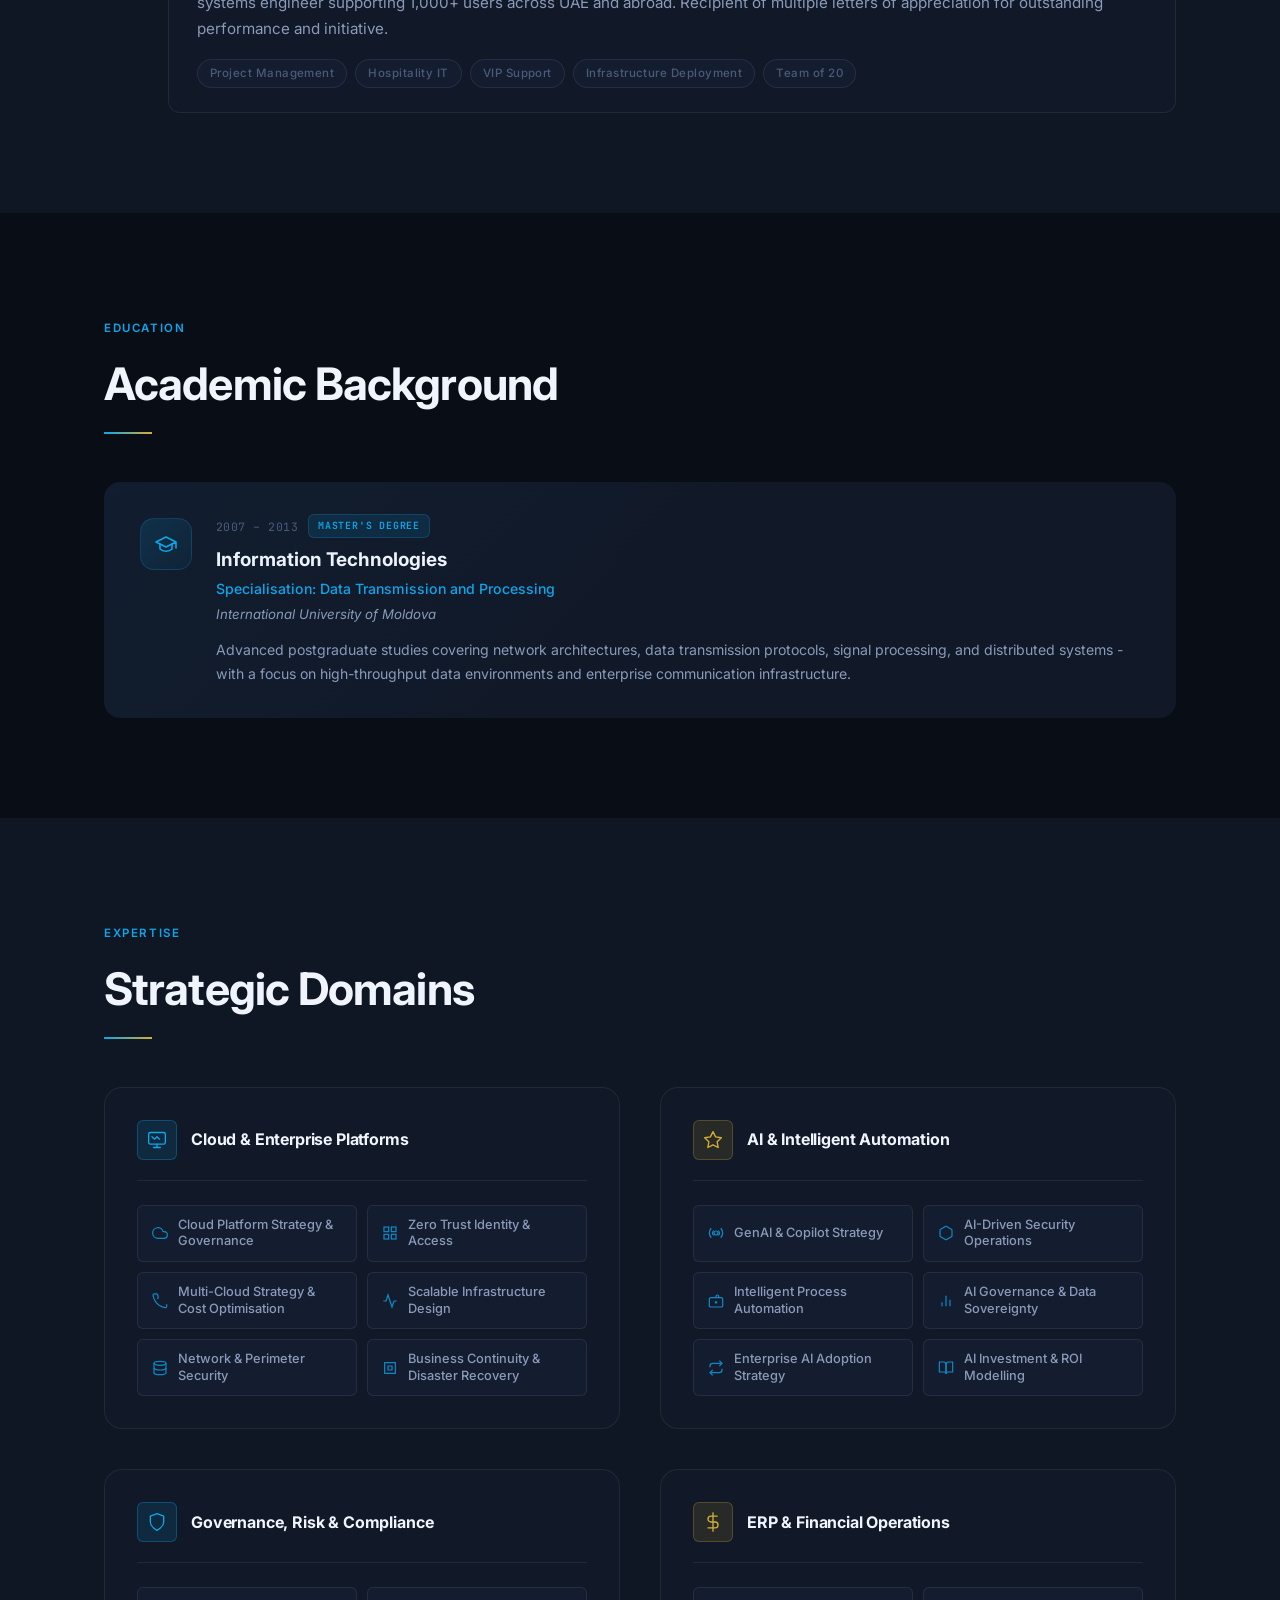
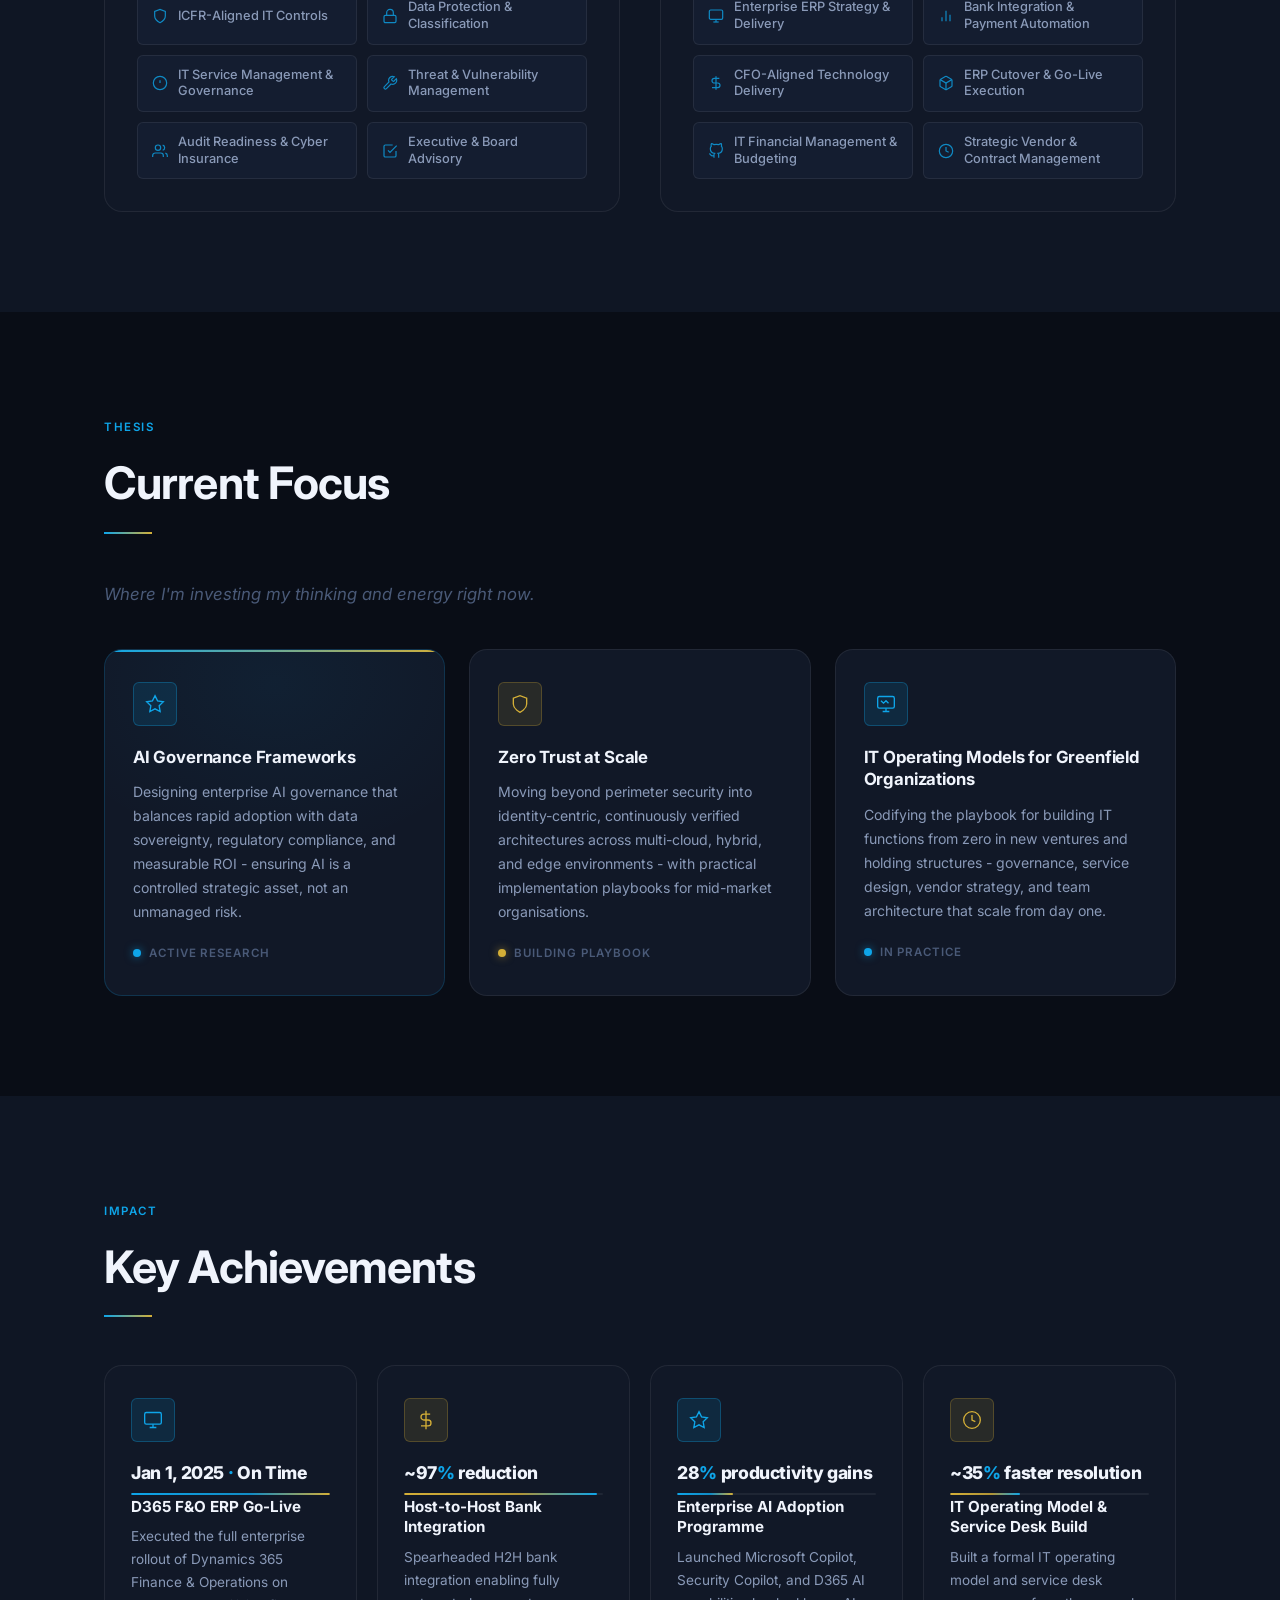
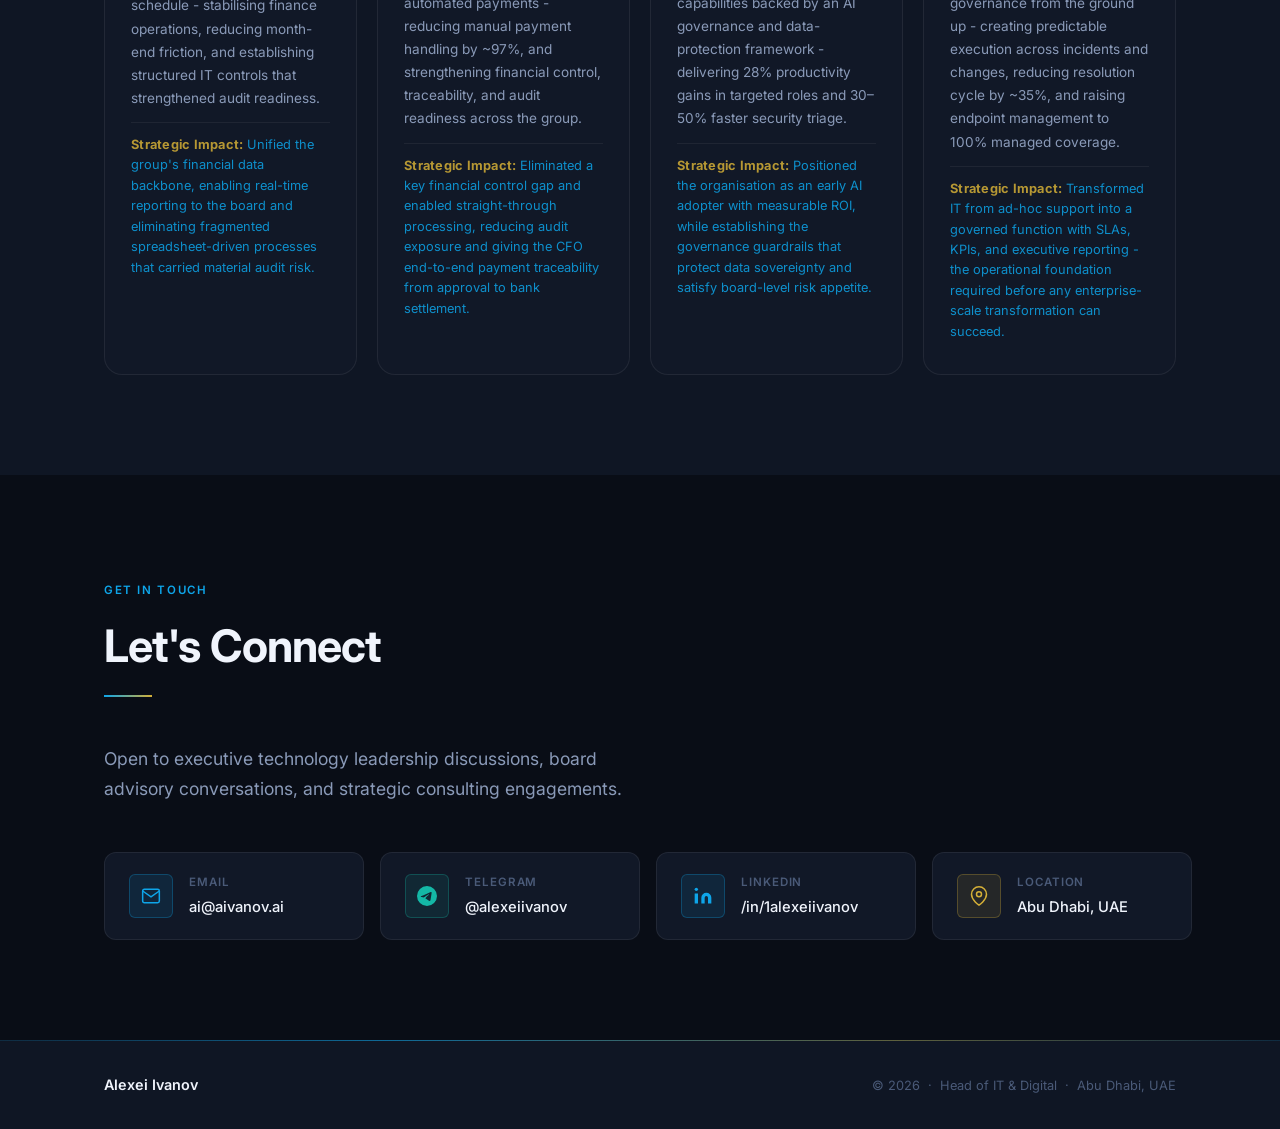
==== commit 16102c87: "Add Erik Ruis testimonial, polish voice cards, remove scan line on hover - Add voice3 (Erik Ruis, He" ====
--- a/index.html
+++ b/index.html
@@ -340,6 +340,18 @@
               </div>
             </div>
           </div>
+
+          <div class="voice-card">
+            <div class="voice-card__ornament" aria-hidden="true">&ldquo;</div>
+            <blockquote class="voice-card__text" data-i18n="voice3_text">Alexei earned top marks across every team he worked with - including our offshore crews, which is no easy feat. Technically strong, professionally sharp, and genuinely liked by everyone.</blockquote>
+            <div class="voice-card__author">
+              <div class="voice-card__avatar">ER</div>
+              <div class="voice-card__info">
+                <span class="voice-card__name" data-i18n="voice3_name">Erik Ruis</span>
+                <span class="voice-card__role" data-i18n-html="voice3_role">Head of IT &nbsp;&middot;&nbsp; Polarcus</span>
+              </div>
+            </div>
+          </div>
         </aside>
 
       </div>
--- a/styles.css
+++ b/styles.css
@@ -361,8 +361,9 @@
   transition: transform 0.4s cubic-bezier(0.25, 0.46, 0.45, 0.94);
   z-index: 2;
 }
-.hero__photo:hover {
-  transform: scale(1.18);
+/* scale handled by JS tilt — CSS fallback for touch only */
+@media (hover: none) {
+  .hero__photo:hover { transform: scale(1.08); }
 }
 .hero__photo:hover::before {
   animation-duration: 2s;
@@ -405,7 +406,16 @@
   transition: opacity 0.4s ease;
 }
 .hero__photo:hover::after {
-  opacity: 1;
+  opacity: 0;
+}
+.photo-glare {
+  position: absolute;
+  inset: 0;
+  border-radius: 50%;
+  z-index: 4;
+  pointer-events: none;
+  opacity: 0;
+  transition: opacity 0.3s ease;
 }
 .hero__photo:hover img {
   animation: cyber-glitch 3.5s infinite;
@@ -678,7 +688,7 @@
 .approach__voices {
   display: flex;
   flex-direction: column;
-  gap: 16px;
+  gap: 12px;
 }
 .approach__voices-label {
   font-size: 0.72rem;
@@ -694,7 +704,7 @@
   border: 1px solid var(--border);
   border-left: 2px solid var(--accent-blue);
   border-radius: var(--radius-md);
-  padding: 24px 22px 20px;
+  padding: 16px 18px 14px;
   overflow: hidden;
   transition: border-color var(--transition), transform var(--transition), box-shadow var(--transition);
 }
@@ -738,10 +748,10 @@
 .voice-card__ornament {
   display: block;
   font-family: Georgia, 'Times New Roman', serif;
-  font-size: 3.5rem;
+  font-size: 2.4rem;
   line-height: 0.7;
   color: rgba(14, 165, 233, 0.18);
-  margin-bottom: 6px;
+  margin-bottom: 4px;
   user-select: none;
   transition: color var(--transition);
 }
@@ -755,11 +765,11 @@
   color: rgba(212, 175, 55, 0.3);
 }
 .voice-card__text {
-  font-size: 0.88rem;
+  font-size: 0.83rem;
   font-style: italic;
   color: var(--text-secondary);
-  line-height: 1.72;
-  margin-bottom: 18px;
+  line-height: 1.6;
+  margin-bottom: 12px;
   border: none;
   padding: 0;
 }
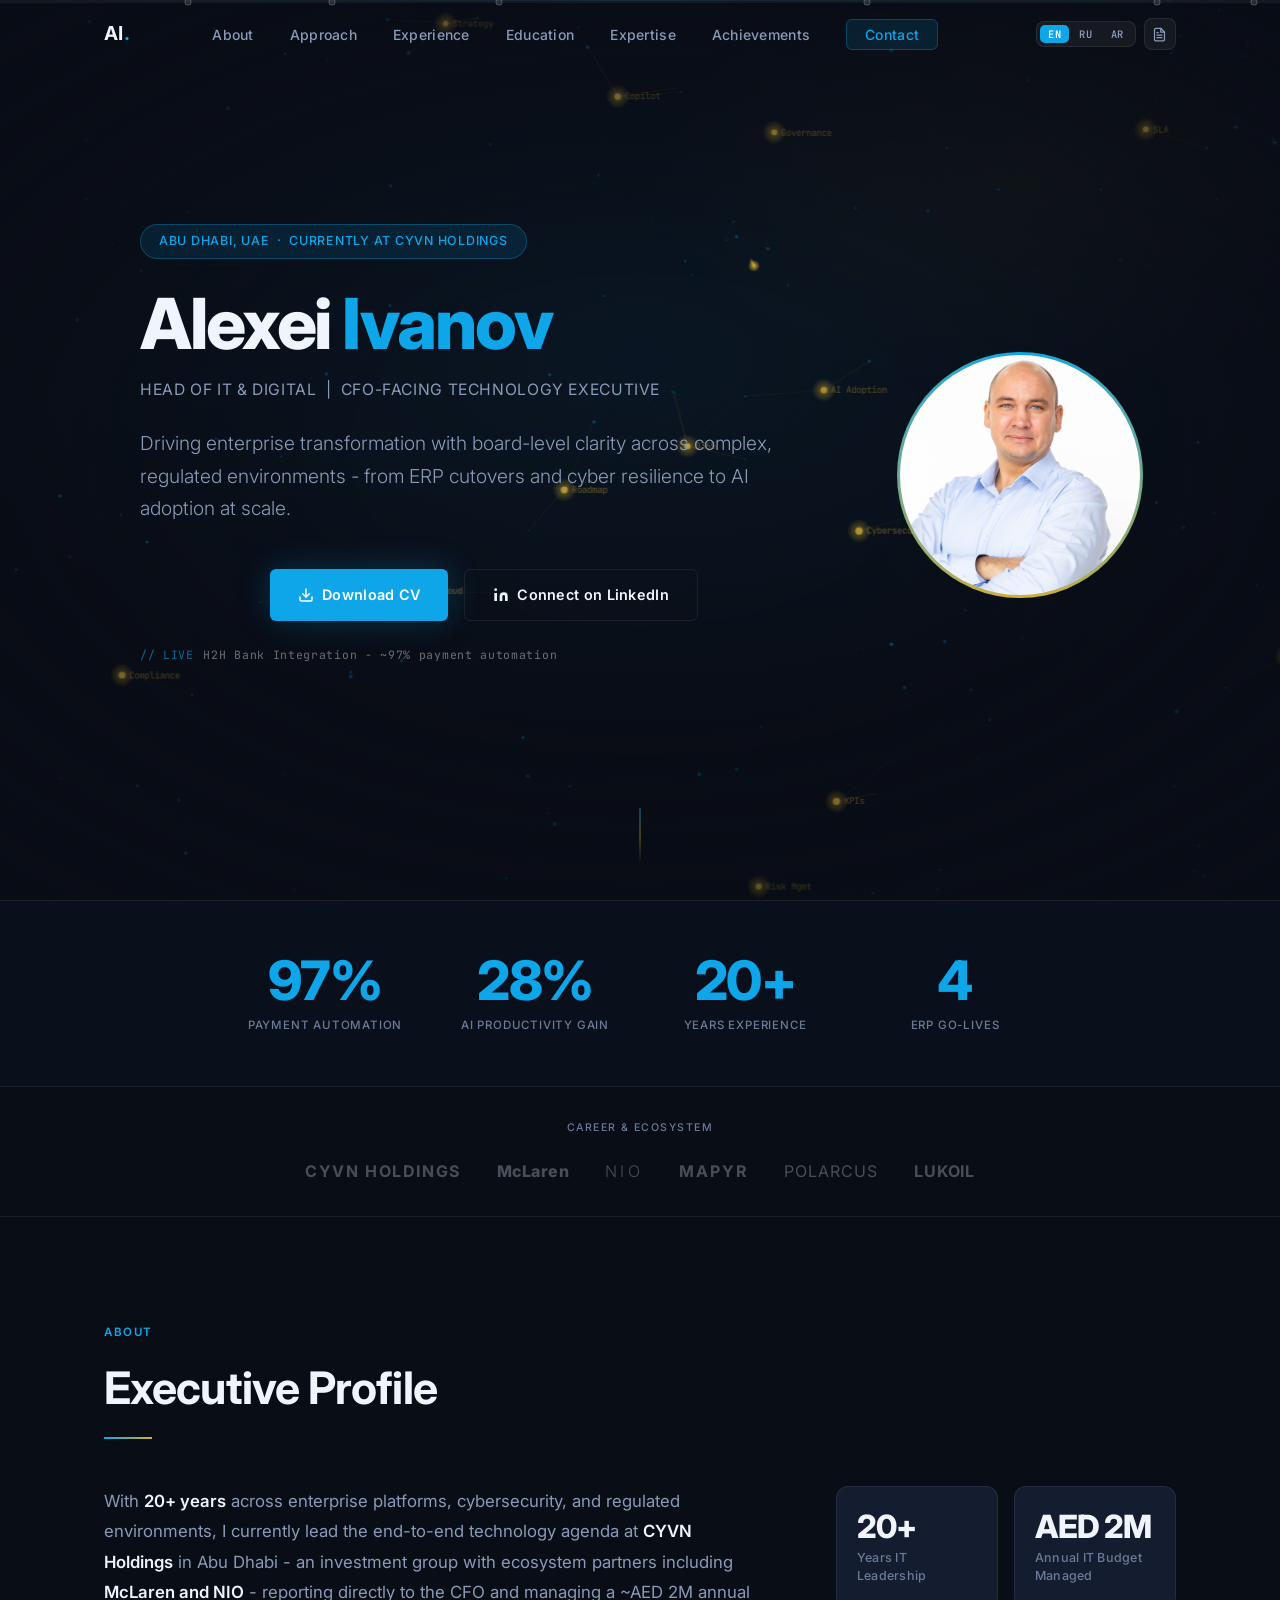
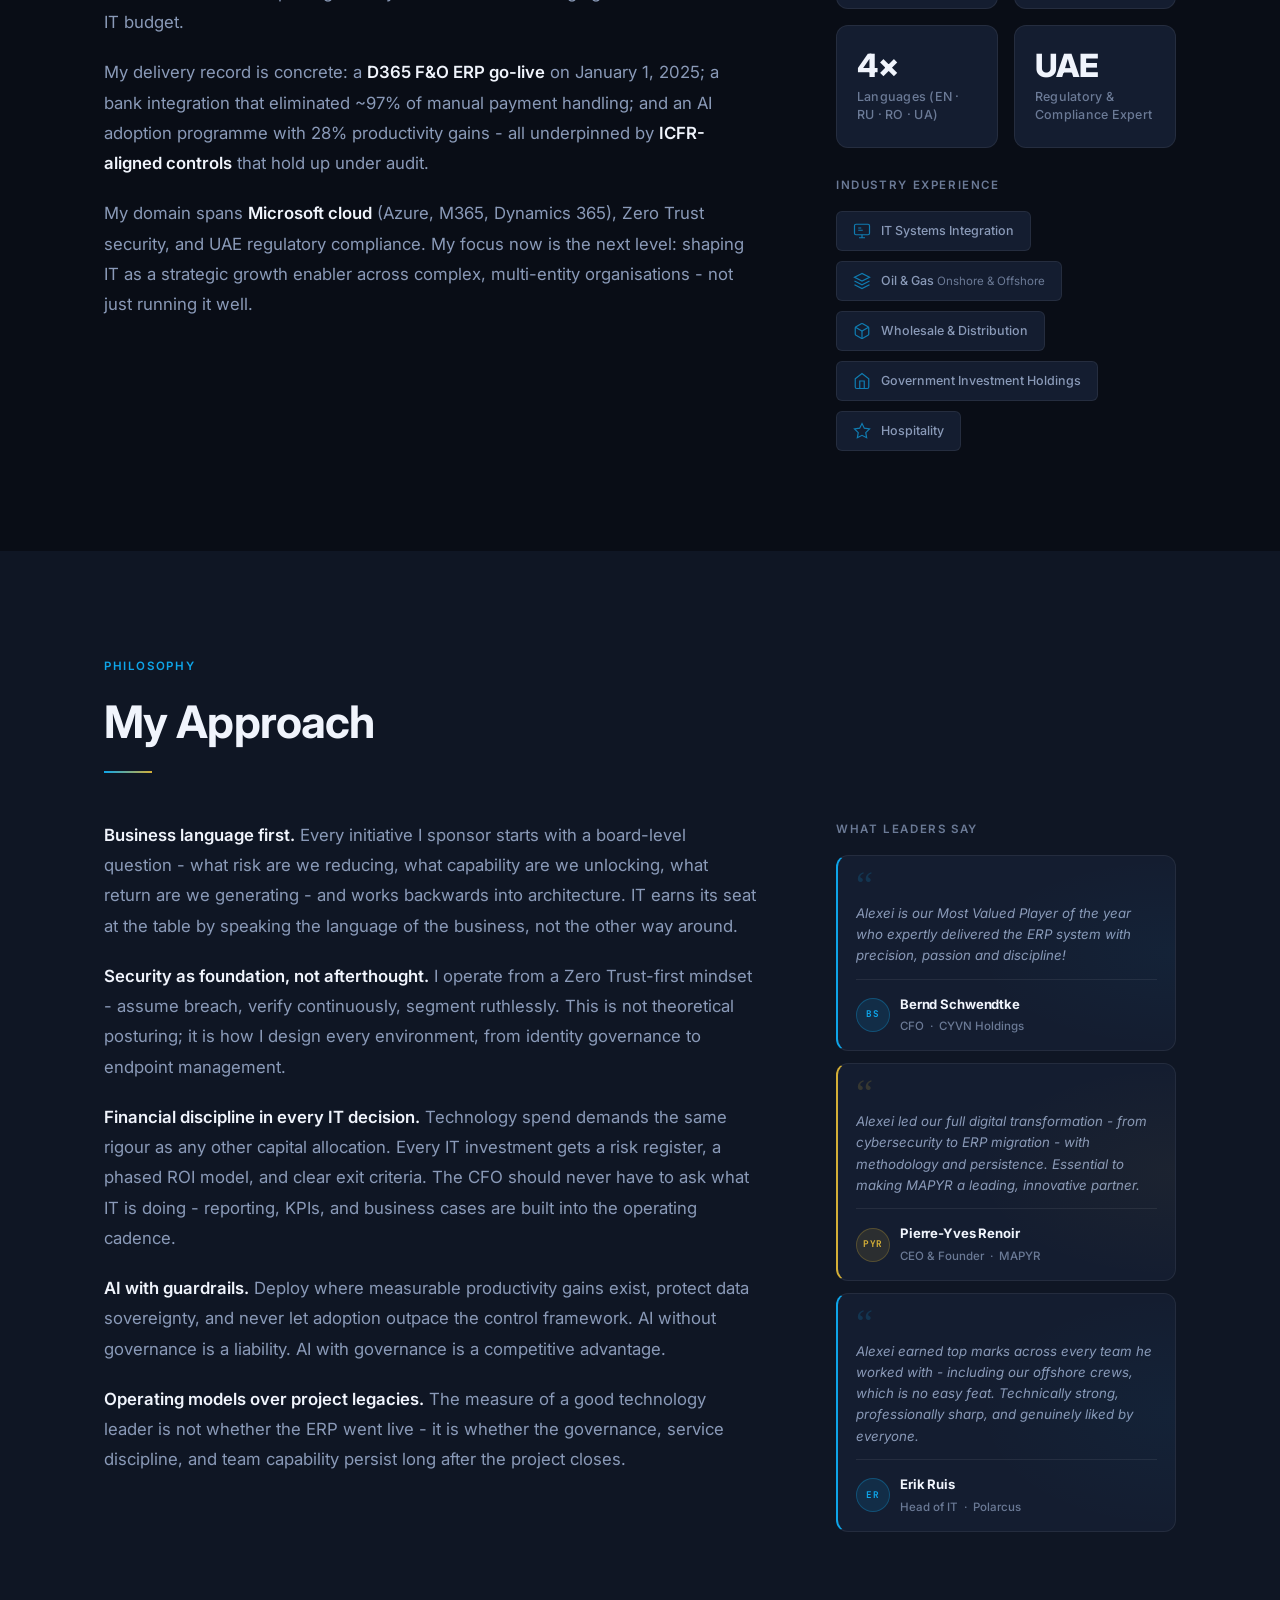
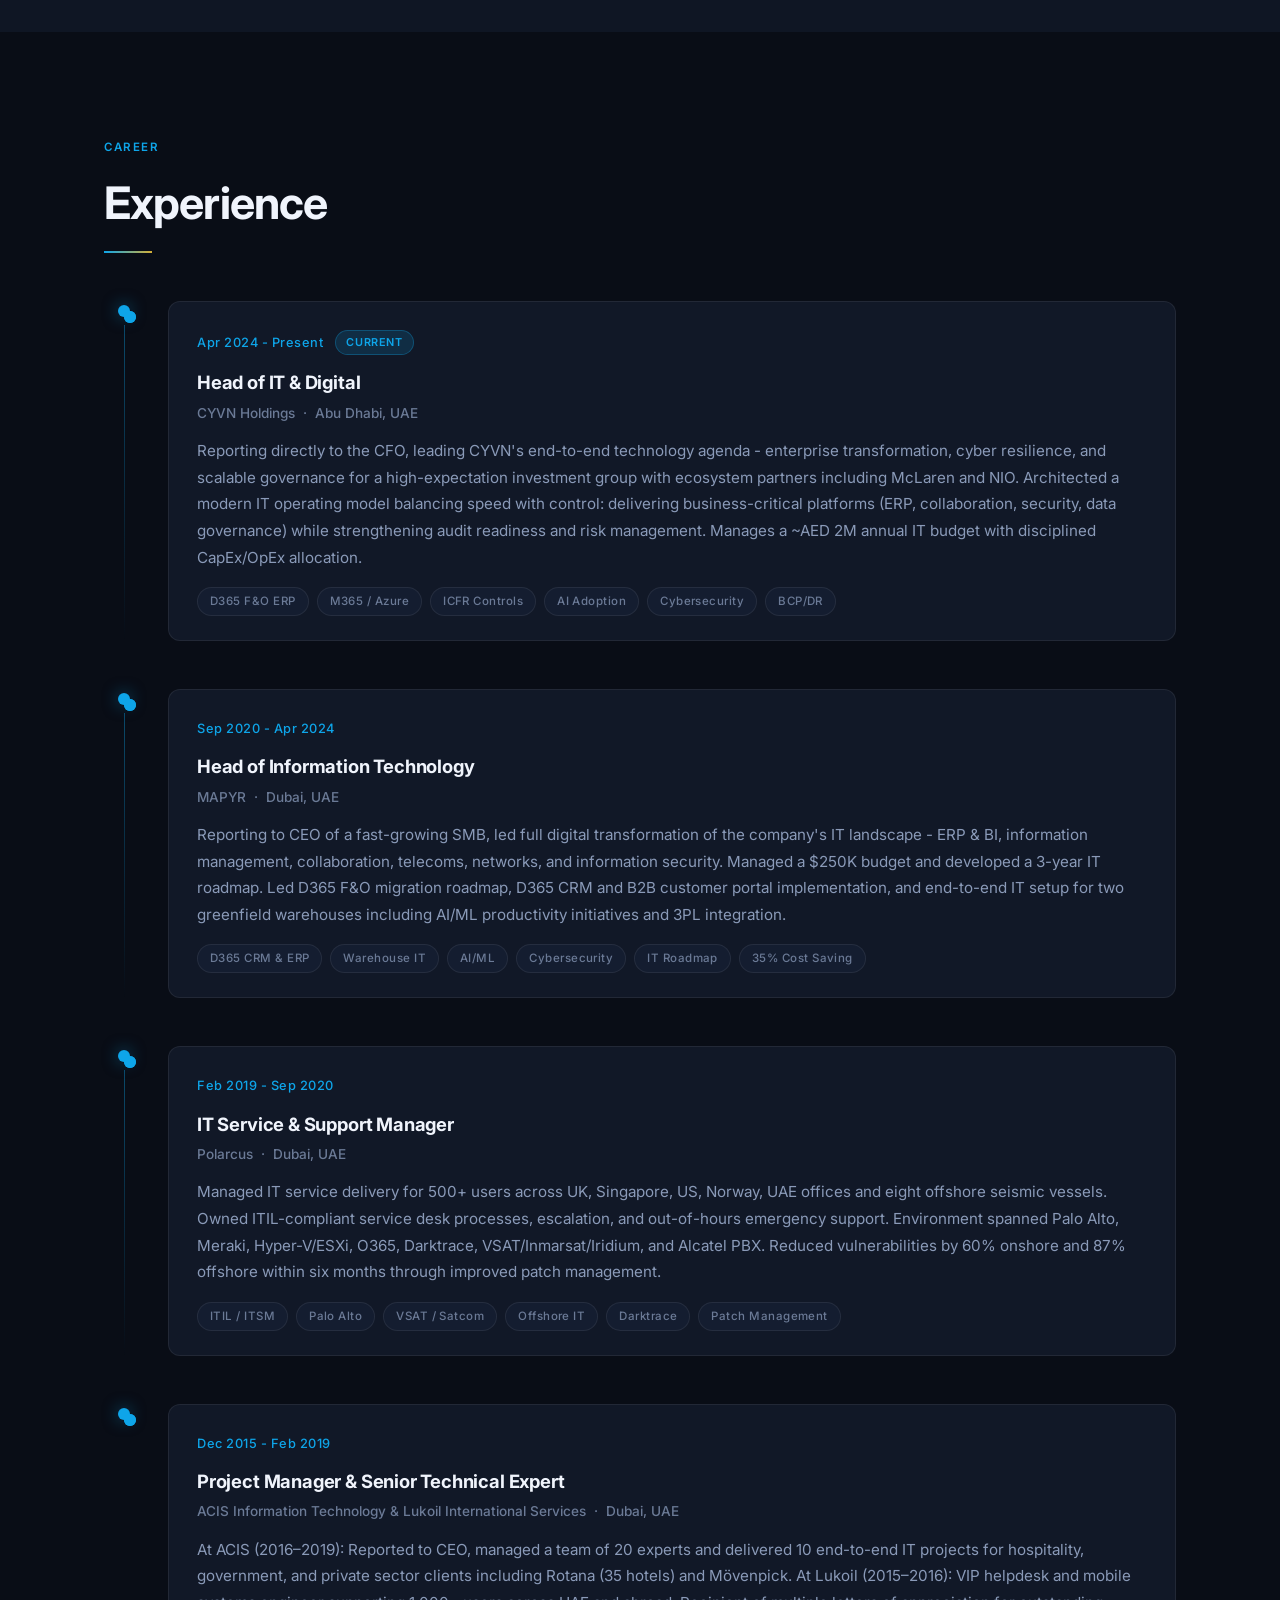
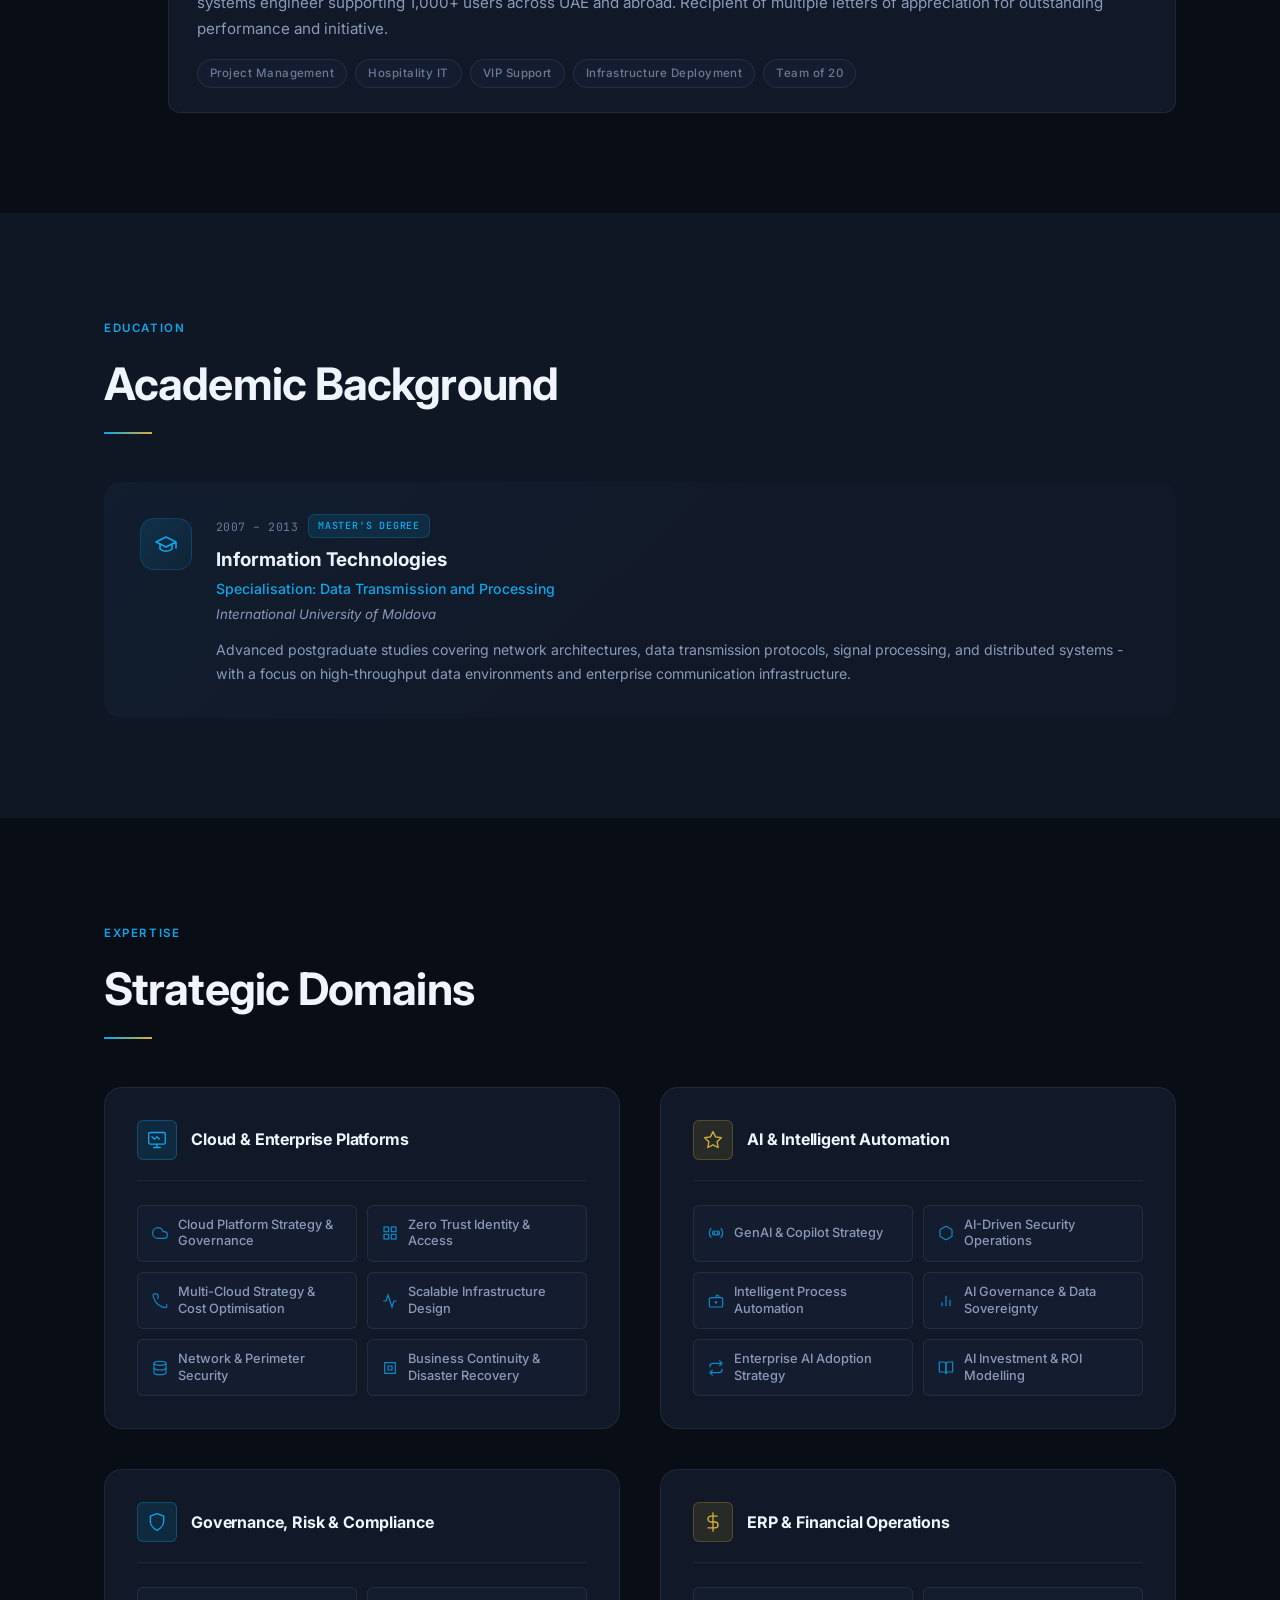
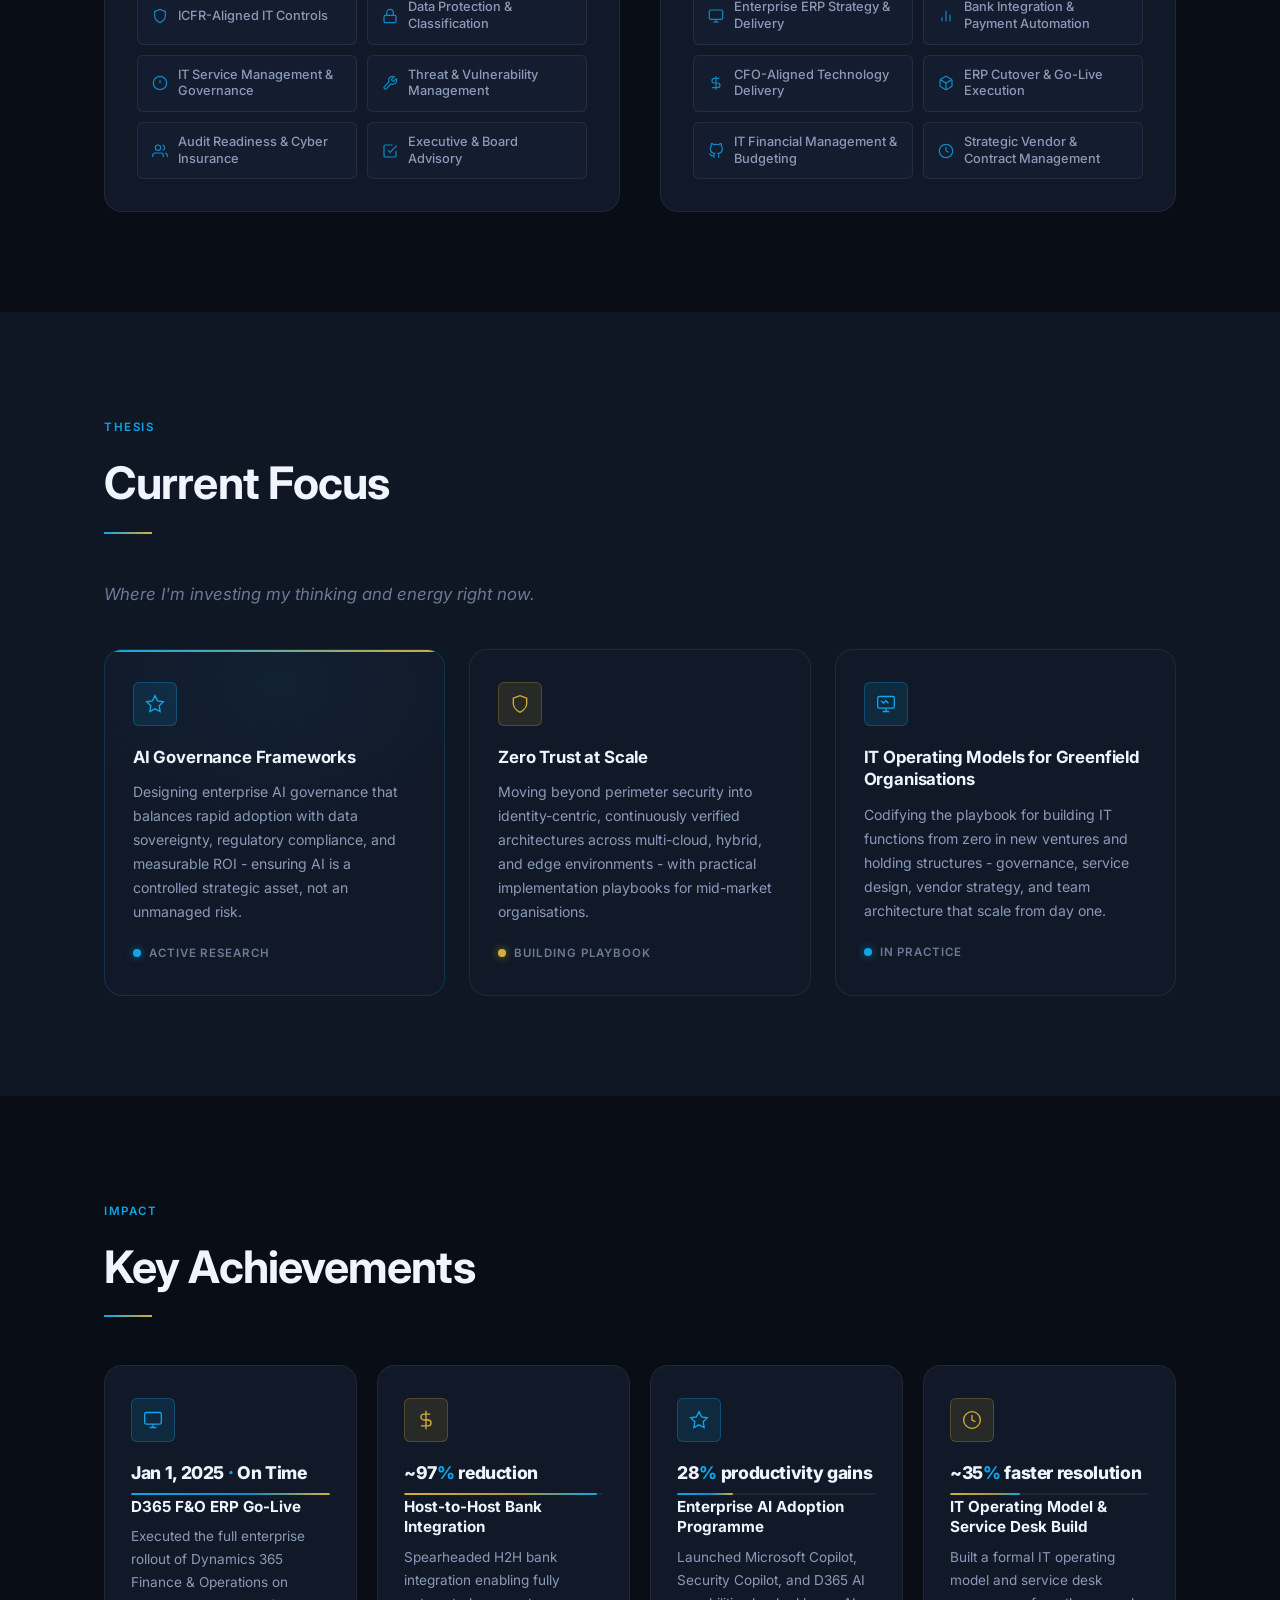
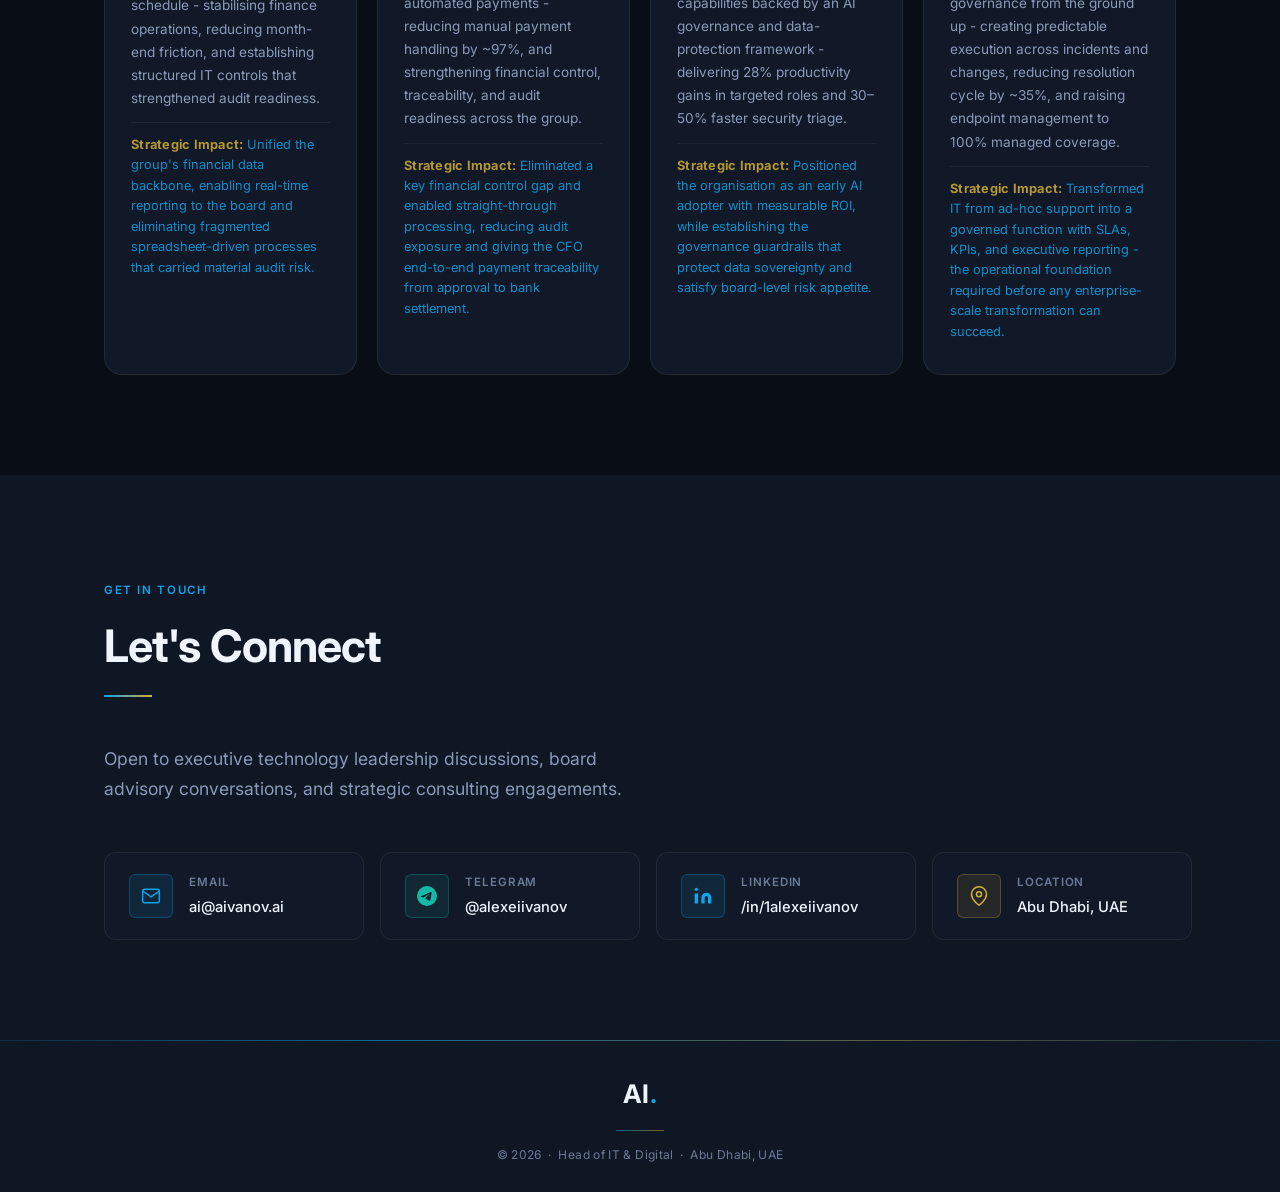
==== commit b3106948: "Polish site: performance, accessibility, copy & footer redesign - Preload hero photo for faster LCP " ====
--- a/index.html
+++ b/index.html
@@ -84,11 +84,16 @@
   <!-- Google Fonts: Inter + JetBrains Mono -->
   <link rel="preconnect" href="https://fonts.googleapis.com" />
   <link rel="preconnect" href="https://fonts.gstatic.com" crossorigin />
-  <link href="https://fonts.googleapis.com/css2?family=Inter:wght@300;400;500;600;700;800&family=DM+Sans:wght@400;500;700&family=JetBrains+Mono:wght@400;500;600&display=swap" rel="stylesheet" />
+  <link href="https://fonts.googleapis.com/css2?family=Inter:wght@300;400;500;600;700;800&family=JetBrains+Mono:wght@400;500;600&display=swap" rel="stylesheet" />
+
+  <!-- Preload LCP hero image -->
+  <link rel="preload" as="image" href="photo.png" />
 
   <link rel="stylesheet" href="styles.css" />
 </head>
 <body>
+
+  <a href="#about" class="skip-link">Skip to content</a>
 
   <!-- ─── SCROLL PROGRESS TIMELINE ────────────────────────────── -->
   <div class="sp" id="sp" aria-hidden="true">
@@ -433,7 +438,7 @@
             </div>
             <h3 class="timeline__role" data-i18n-html="job4_role">Project Manager &amp; Senior Technical Expert</h3>
             <p class="timeline__company" data-i18n-html="job4_company">ACIS Information Technology &amp; Lukoil International Services &nbsp;·&nbsp; Dubai, UAE</p>
-            <p class="timeline__desc" data-i18n="job4_desc">At ACIS (2016–2019): Reported to CEO, managed a team of 20 experts and delivered 10 end-to-end IT projects for hospitality, government, and private sector clients including Rotana (35 hotels) and Movenpick. At Lukoil (2015–2016): VIP helpdesk and mobile systems engineer supporting 1,000+ users across UAE and abroad. Recipient of multiple letters of appreciation for outstanding performance and initiative.</p>
+            <p class="timeline__desc" data-i18n="job4_desc">At ACIS (2016–2019): Reported to CEO, managed a team of 20 experts and delivered 10 end-to-end IT projects for hospitality, government, and private sector clients including Rotana (35 hotels) and Mövenpick. At Lukoil (2015–2016): VIP helpdesk and mobile systems engineer supporting 1,000+ users across UAE and abroad. Recipient of multiple letters of appreciation for outstanding performance and initiative.</p>
             <div class="timeline__tags" data-i18n-tags="job4_tags">
               <span>Project Management</span><span>Hospitality IT</span><span>VIP Support</span><span>Infrastructure Deployment</span><span>Team of 20</span>
             </div>
@@ -597,7 +602,7 @@
             <div class="focus__icon">
               <svg viewBox="0 0 24 24" fill="none" stroke="currentColor" stroke-width="1.6" aria-hidden="true"><rect x="2" y="3" width="20" height="14" rx="2"/><path d="M8 21h8M12 17v4"/><path d="M6 8l3 3 3-3 3 3"/></svg>
             </div>
-            <h3 class="focus__title" data-i18n="focus3_title">IT Operating Models for Greenfield Organizations</h3>
+            <h3 class="focus__title" data-i18n="focus3_title">IT Operating Models for Greenfield Organisations</h3>
             <p class="focus__desc" data-i18n="focus3_desc">Codifying the playbook for building IT functions from zero in new ventures and holding structures - governance, service design, vendor strategy, and team architecture that scale from day one.</p>
             <div class="focus__signal">
               <span class="focus__pulse"></span>
@@ -741,8 +746,9 @@
   <footer class="footer">
     <div class="container">
       <div class="footer__inner">
-        <span class="footer__name">Alexei Ivanov</span>
-        <span class="footer__copy" data-i18n-html="footer_copy">&copy; 2026 · Head of IT &amp; Digital · Abu Dhabi, UAE</span>
+        <a href="#hero" class="footer__logo">AI<span class="accent">.</span></a>
+        <div class="footer__divider"></div>
+        <span class="footer__copy" data-i18n-html="footer_copy">&copy; 2026 &nbsp;&middot;&nbsp; Head of IT &amp; Digital &nbsp;&middot;&nbsp; Abu Dhabi, UAE</span>
       </div>
     </div>
   </footer>
--- a/styles.css
+++ b/styles.css
@@ -14,7 +14,7 @@
 
   --text-primary:   #f0f4fc;
   --text-secondary: #8a9ab8;
-  --text-muted:     #4a5a78;
+  --text-muted:     #6b7a96;
 
   --accent-blue:    #0ea5e9;
   --accent-blue-lo: rgba(14, 165, 233, 0.12);
@@ -27,7 +27,7 @@
   --radius-md:      12px;
   --radius-lg:      18px;
 
-  --font-sans:      'Inter', 'DM Sans', system-ui, sans-serif;
+  --font-sans:      'Inter', system-ui, sans-serif;
   --transition:     0.3s cubic-bezier(0.25, 0.46, 0.45, 0.94);
 }
 
@@ -53,6 +53,27 @@
 .container     { max-width: 1120px; margin: 0 auto; padding: 0 24px; }
 .br-desktop    { display: none; }
 @media (min-width: 768px) { .br-desktop { display: block; } }
+
+/* ── SKIP LINK ───────────────────────────────────────────────── */
+.skip-link {
+  position: fixed;
+  top: -100%;
+  left: 50%;
+  transform: translateX(-50%);
+  z-index: 200;
+  background: var(--accent-blue);
+  color: #fff;
+  padding: 10px 24px;
+  border-radius: var(--radius-sm);
+  font-size: 0.875rem;
+  font-weight: 600;
+  transition: top 0.2s ease;
+}
+.skip-link:focus {
+  top: 12px;
+  outline: 2px solid var(--accent-gold);
+  outline-offset: 2px;
+}
 
 /* ── SCROLL REVEAL ───────────────────────────────────────────── */
 .reveal {
@@ -500,13 +521,15 @@
 
 /* Per-brand wordmark styling */
 .logos-strip__logo--cyvn    { font-weight: 700; letter-spacing: 0.1em; }
-.logos-strip__logo--mclaren { font-weight: 800; letter-spacing: 0.03em; font-style: italic; }
+.logos-strip__logo--cyvn:hover    { color: #ffffff; }
+.logos-strip__logo--mclaren { font-weight: 800; letter-spacing: 0.03em; text-transform: none; }
 .logos-strip__logo--mclaren:hover { color: #ff8000; }
 .logos-strip__logo--nio     { font-weight: 300; letter-spacing: 0.2em; }
 .logos-strip__logo--nio:hover { color: var(--accent-blue); }
 .logos-strip__logo--mapyr   { font-weight: 700; letter-spacing: 0.12em; }
+.logos-strip__logo--mapyr:hover   { color: #ffffff; }
 .logos-strip__logo--polarcus { font-weight: 400; letter-spacing: 0.06em; }
-.logos-strip__logo--polarcus:hover { color: #00bcd4; }
+.logos-strip__logo--polarcus:hover { color: #7ab648; }
 .logos-strip__logo--lukoil  { font-weight: 700; letter-spacing: 0.05em; }
 .logos-strip__logo--lukoil:hover  { color: #e53935; }
 
@@ -1327,23 +1350,32 @@
 .footer {
   background: var(--bg-surface);
   border-top: 1px solid var(--border);
-  padding: 32px 0;
+  padding: 32px 0 28px;
 }
 .footer__inner {
   display: flex;
-  align-items: center;
-  justify-content: space-between;
-  flex-wrap: wrap;
-  gap: 8px;
-}
-.footer__name {
-  font-size: 0.9rem;
-  font-weight: 600;
+  flex-direction: column;
+  align-items: center;
+  gap: 14px;
+}
+.footer__logo {
+  font-size: 1.6rem;
+  font-weight: 700;
+  letter-spacing: 0.02em;
   color: var(--text-primary);
+  transition: opacity var(--transition);
+}
+.footer__logo:hover { opacity: 0.7; }
+.footer__divider {
+  width: 48px;
+  height: 1px;
+  background: linear-gradient(90deg, var(--accent-blue), var(--accent-gold));
+  opacity: 0.5;
 }
 .footer__copy {
-  font-size: 0.8rem;
+  font-size: 0.75rem;
   color: var(--text-muted);
+  letter-spacing: 0.03em;
 }
 
 /* ── SELECTION & SCROLLBAR ───────────────────────────────────── */
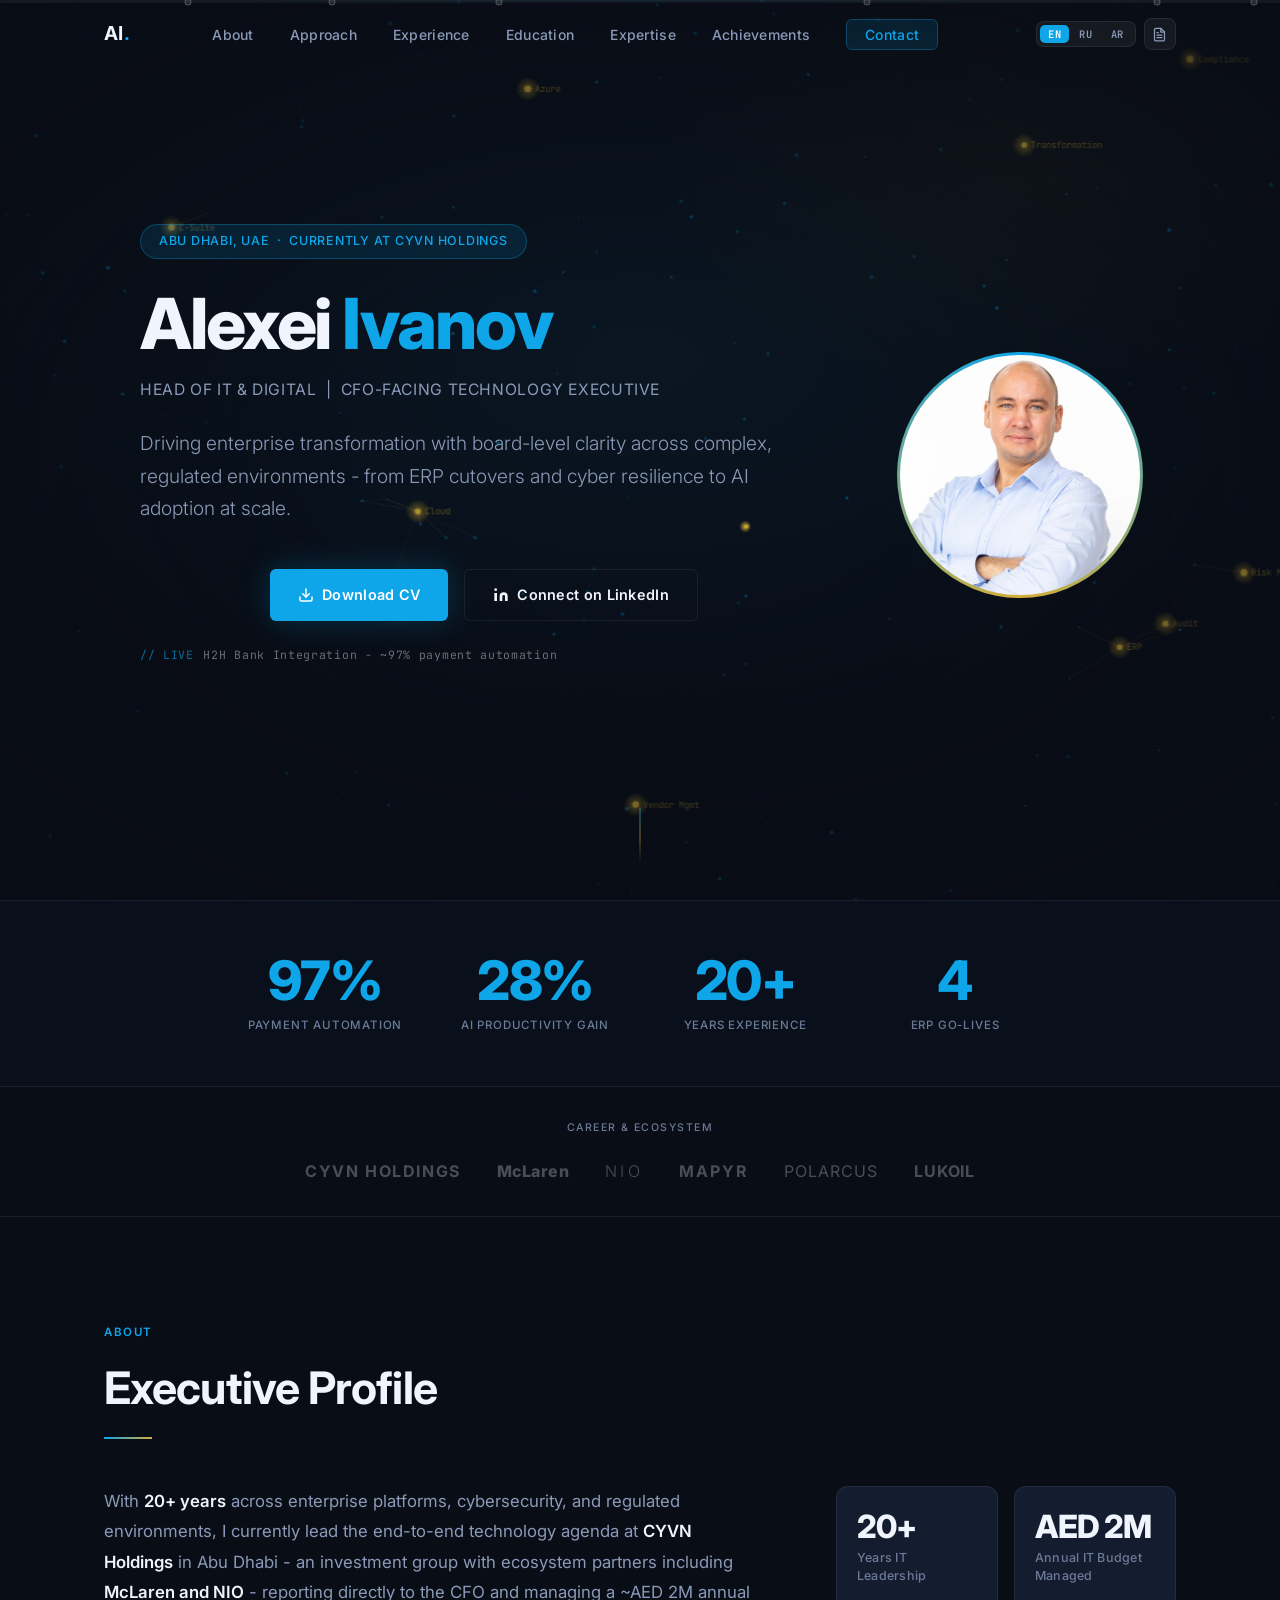
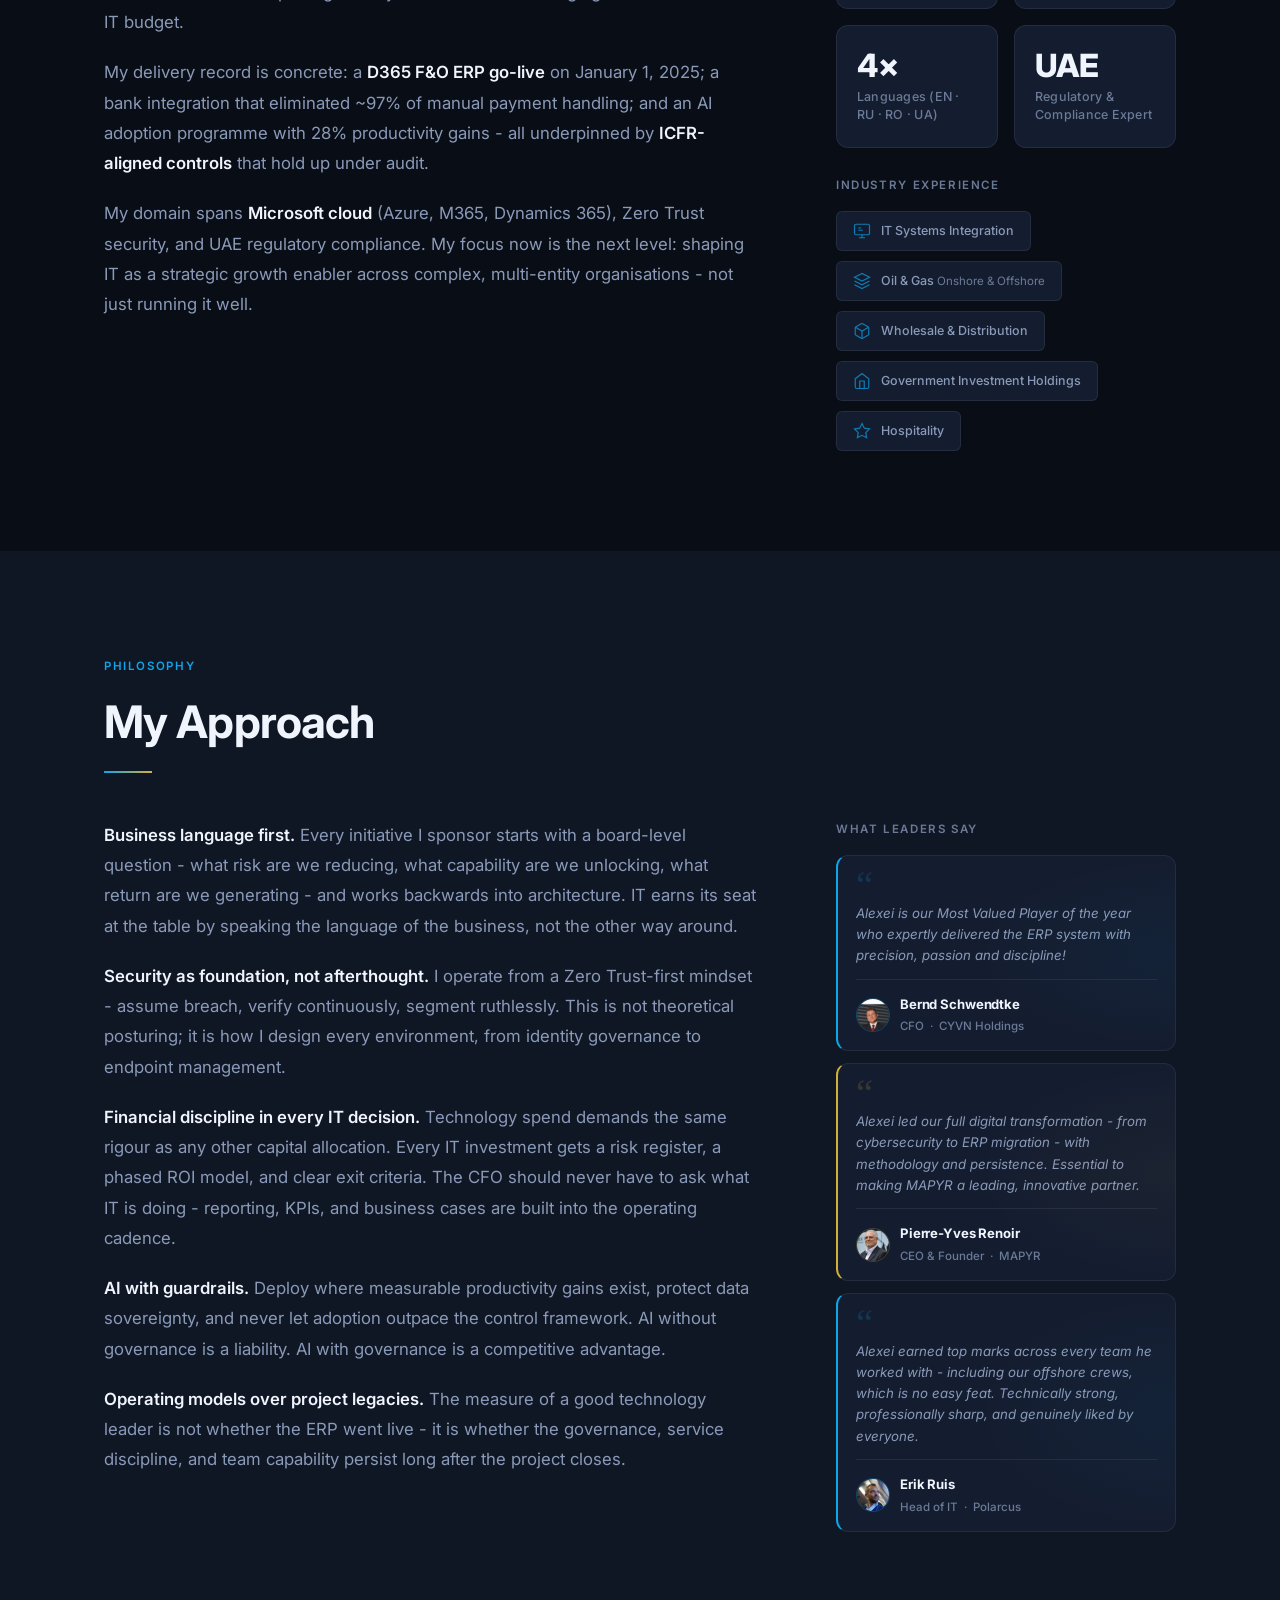
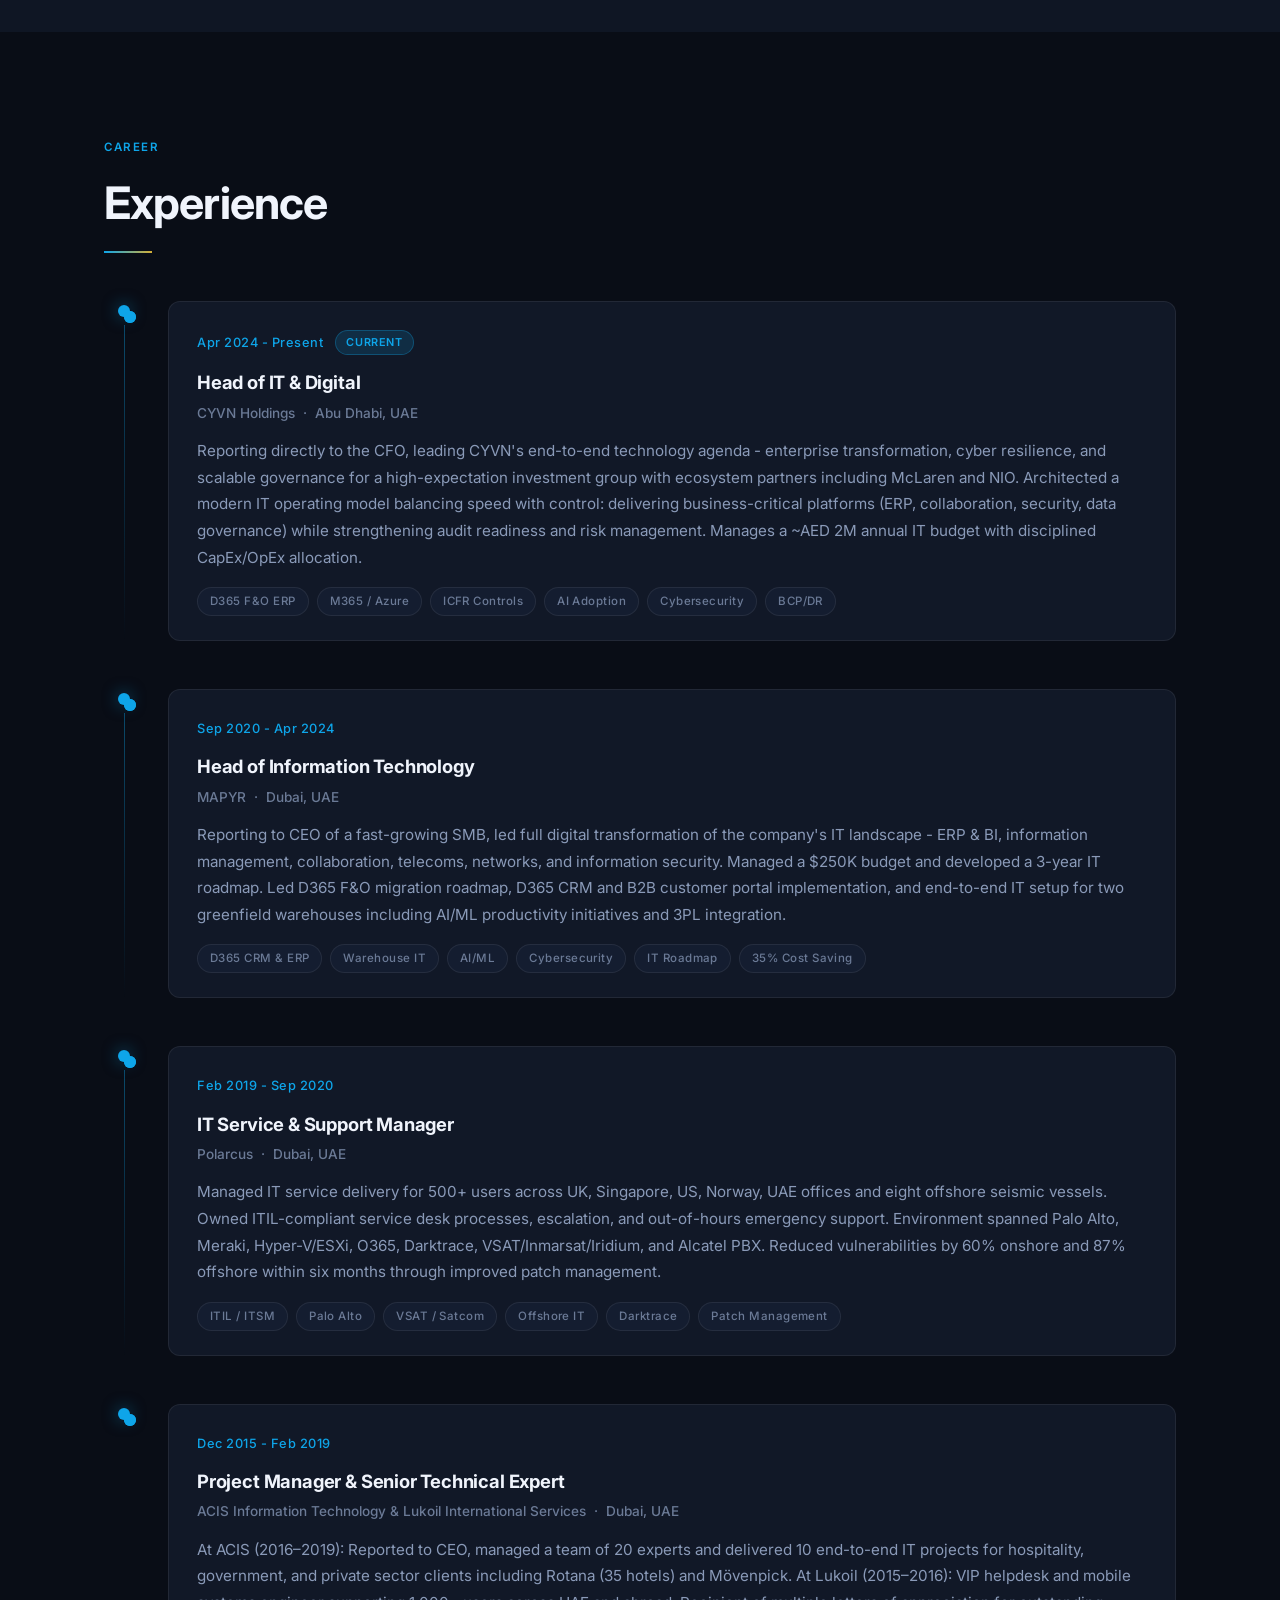
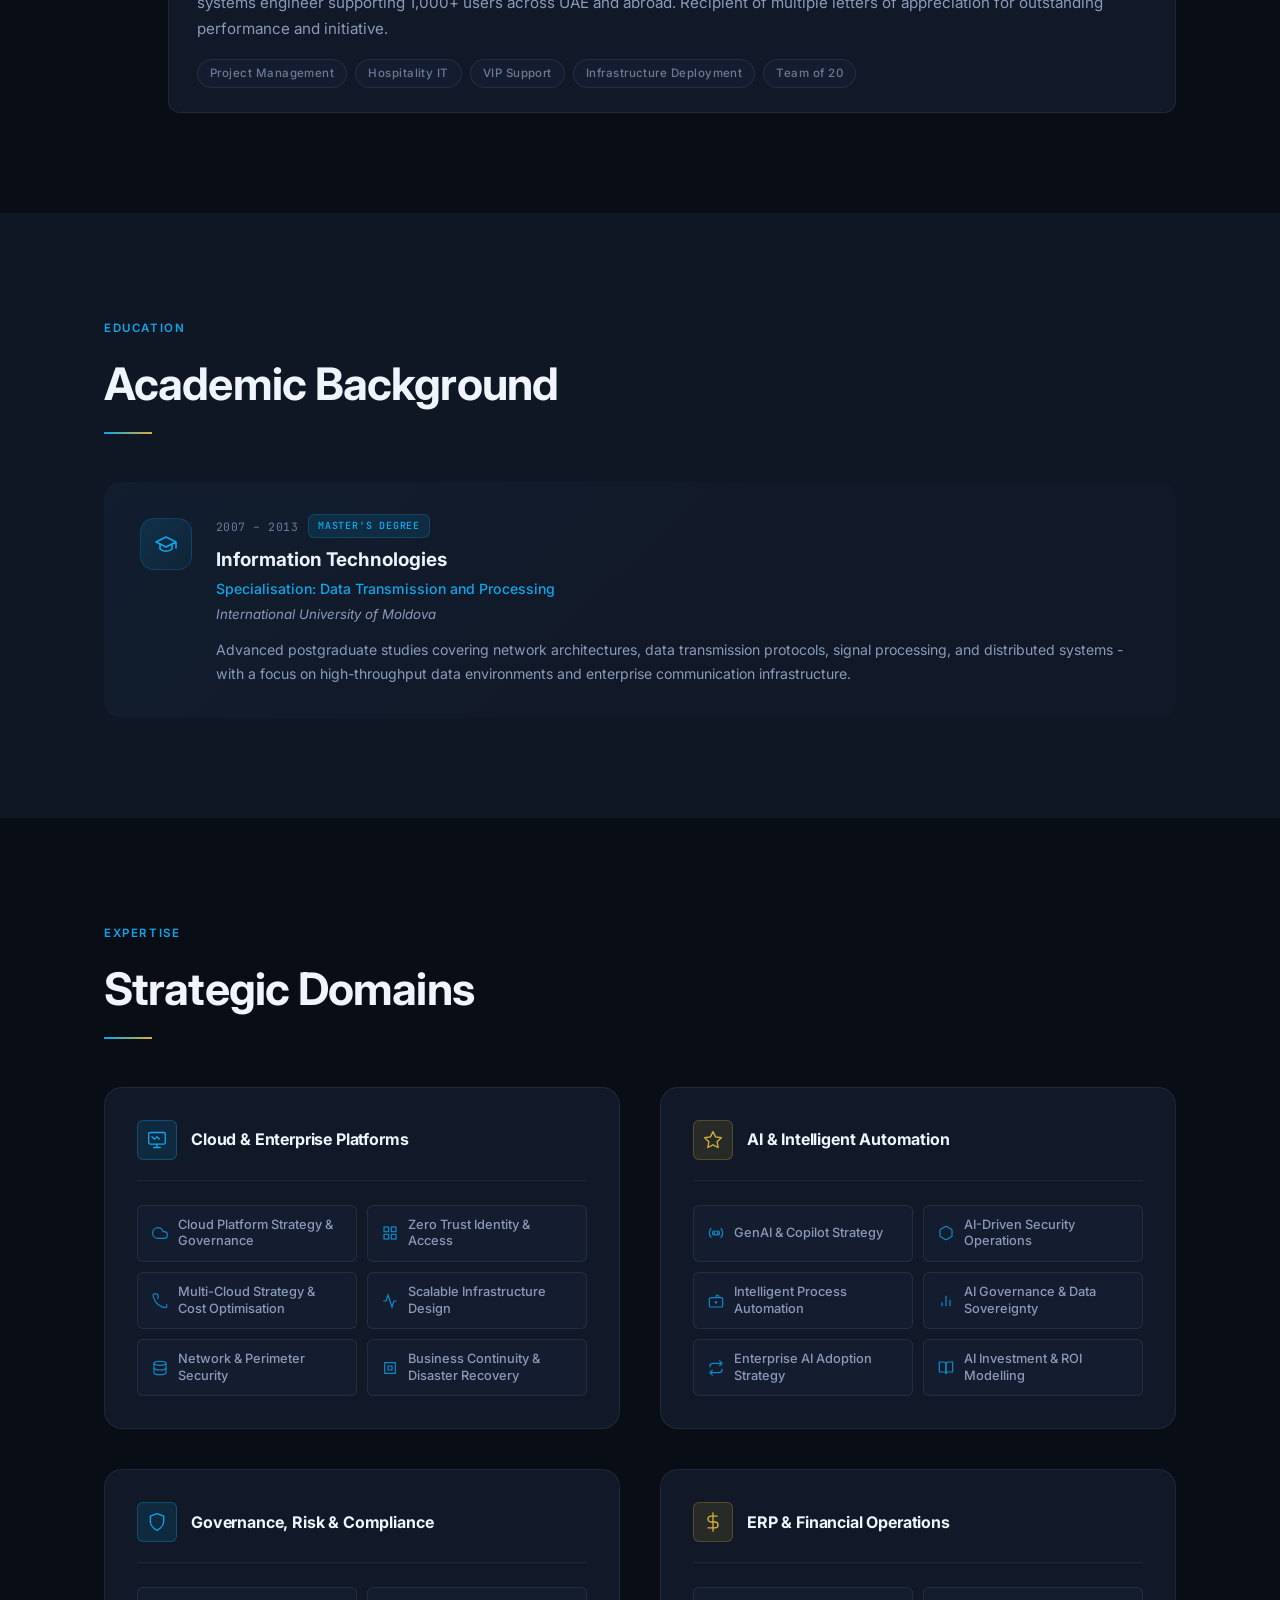
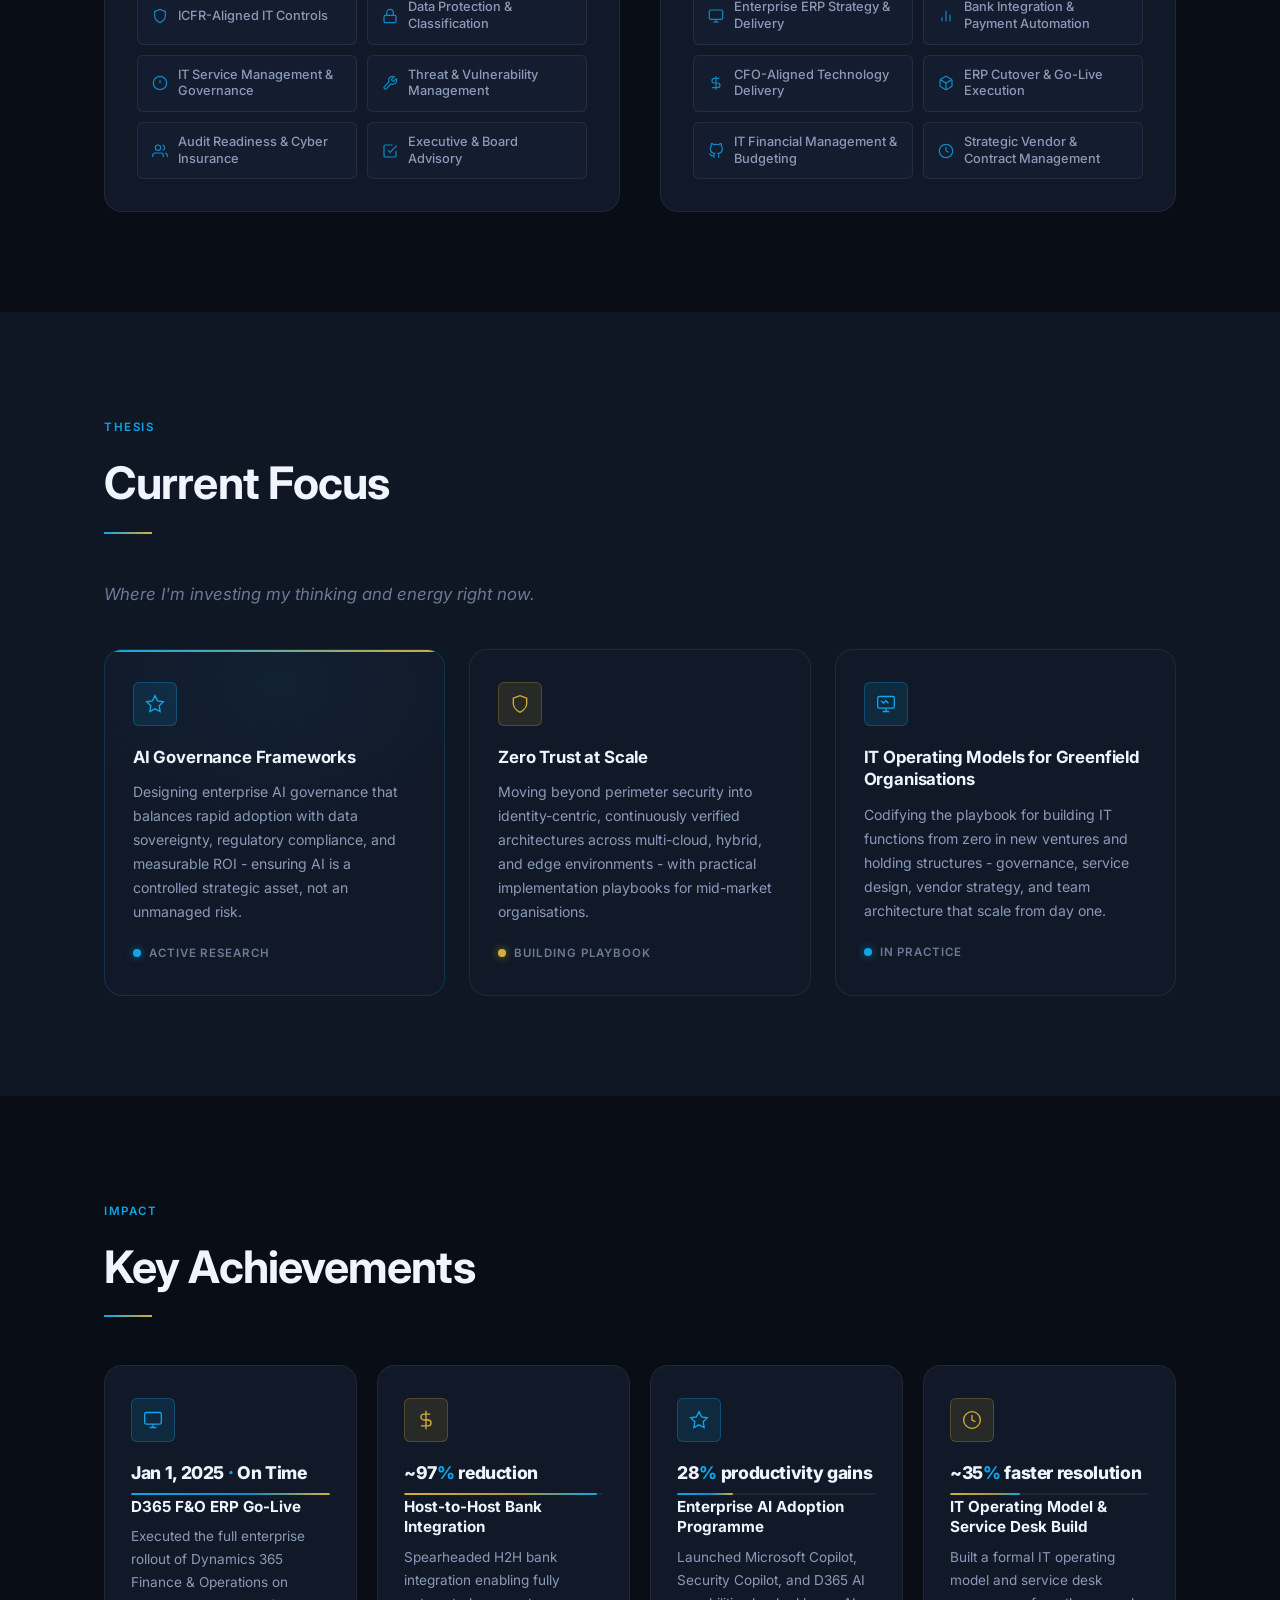
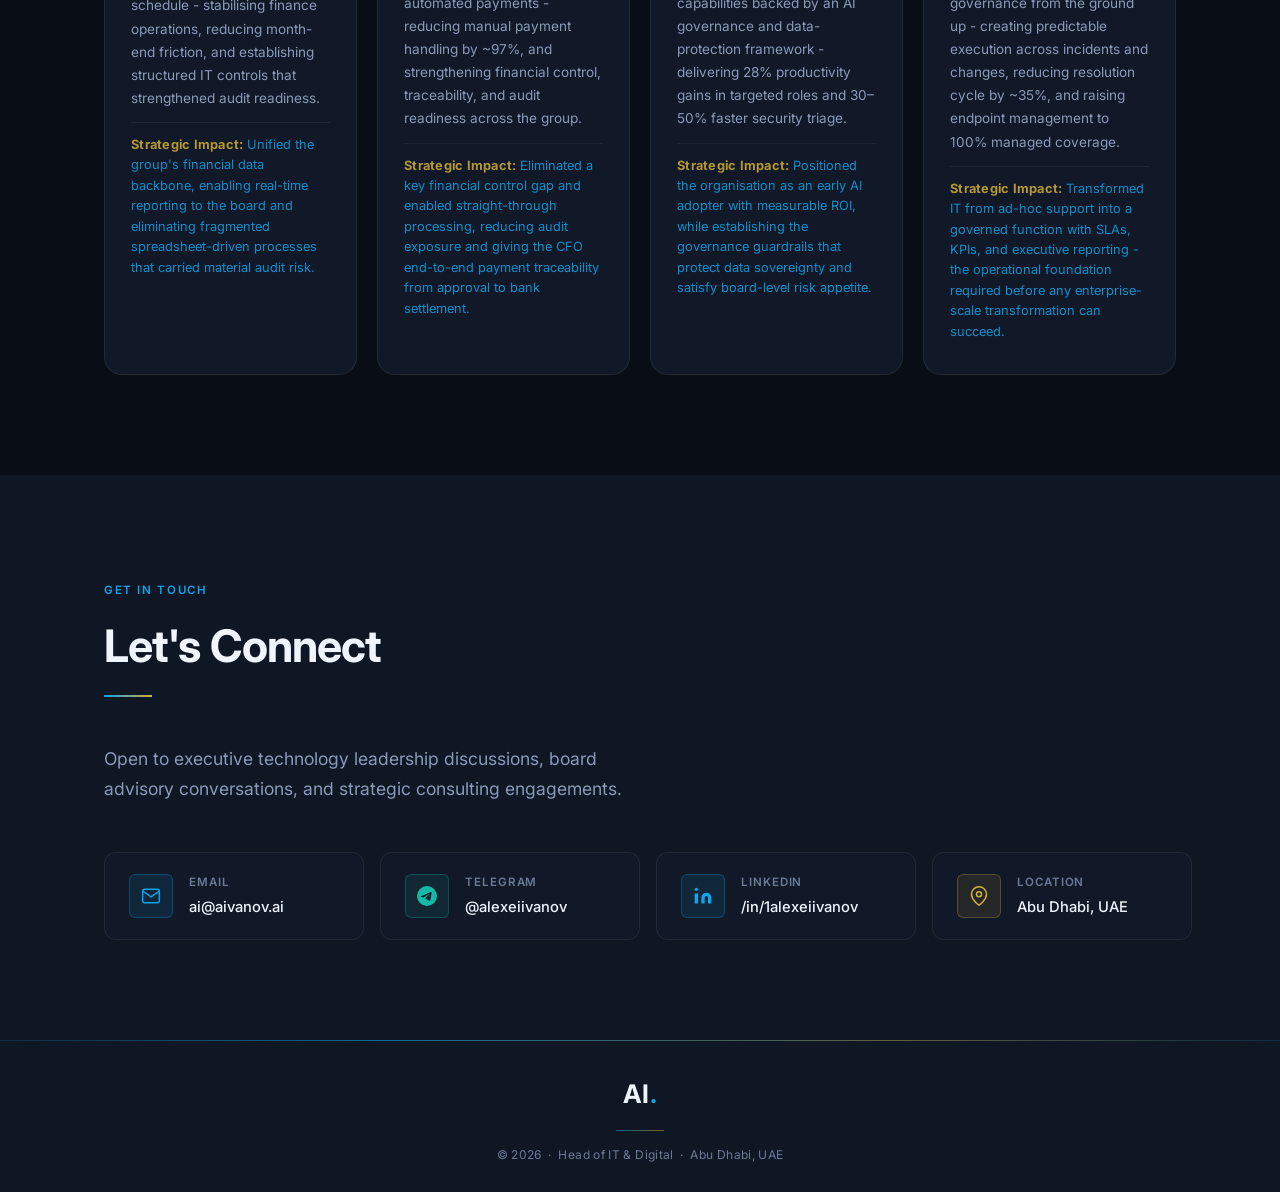
==== commit b8634786: "Add testimonial photos, optimise images, expand SEO/structured data - Replace voice-card initials wi" ====
--- a/index.html
+++ b/index.html
@@ -39,7 +39,7 @@
   <meta property="og:profile:last_name" content="Ivanov" />
   <meta property="og:title" content="Alexei Ivanov — Head of IT &amp; Digital | CYVN Holdings · Abu Dhabi" />
   <meta property="og:description" content="20+ years in enterprise IT. D365 F&amp;O ERP go-live · ~97% payment automation · 28% AI productivity gains · ICFR-aligned controls. Currently at CYVN Holdings (McLaren &amp; NIO ecosystem), reporting directly to the CFO." />
-  <meta property="og:image" content="https://aivanov.ai/og-preview.png" />
+  <meta property="og:image" content="https://aivanov.ai/og-preview.jpg" />
   <meta property="og:image:width" content="1200" />
   <meta property="og:image:height" content="630" />
   <meta property="og:url" content="https://aivanov.ai/" />
@@ -52,7 +52,7 @@
   <meta name="twitter:card" content="summary_large_image" />
   <meta name="twitter:title" content="Alexei Ivanov — Head of IT &amp; Digital | CYVN Holdings · Abu Dhabi" />
   <meta name="twitter:description" content="20+ years in enterprise IT. D365 F&amp;O ERP · 97% payment automation · 28% AI gains · ICFR controls. CFO-facing tech executive at CYVN Holdings (McLaren &amp; NIO ecosystem)." />
-  <meta name="twitter:image" content="https://aivanov.ai/og-preview.png" />
+  <meta name="twitter:image" content="https://aivanov.ai/og-preview.jpg" />
 
   <meta name="theme-color" content="#090d16" />
   <link rel="icon" type="image/svg+xml" href="favicon.svg" />
@@ -73,6 +73,18 @@
     "areaServed": ["AE-DU", "AE-AZ"],
     "sameAs": ["https://www.linkedin.com/in/1alexeiivanov/", "https://t.me/alexeiivanov"],
     "worksFor": { "@type": "Organization", "name": "CYVN Holdings", "url": "https://www.cyvnholdings.com" },
+    "workLocation": {
+      "@type": "Place",
+      "name": "Yas Island, Abu Dhabi",
+      "address": { "@type": "PostalAddress", "addressLocality": "Abu Dhabi", "addressRegion": "Abu Dhabi", "addressCountry": "AE" },
+      "geo": { "@type": "GeoCoordinates", "latitude": 24.4672, "longitude": 54.6031 }
+    },
+    "alumniOf": {
+      "@type": "CollegeOrUniversity",
+      "name": "International University of Moldova",
+      "address": { "@type": "PostalAddress", "addressLocality": "Chișinău", "addressCountry": "MD" }
+    },
+    "knowsLanguage": ["en", "ru", "ro", "uk"],
     "knowsAbout": ["IT Leadership","Digital Transformation","ERP Implementation","Dynamics 365 Finance & Operations","Microsoft Azure","Cybersecurity","AI Adoption","Microsoft Copilot","ICFR Controls","ITIL","BCP / Disaster Recovery","IT Governance","C-Suite Advisory"],
     "hasCredential": [
       { "@type": "EducationalOccupationalCredential", "name": "ITIL Foundation" },
@@ -81,13 +93,35 @@
   }
   </script>
 
+  <!-- Structured Data: WebPage -->
+  <script type="application/ld+json">
+  {
+    "@context": "https://schema.org",
+    "@type": "ProfilePage",
+    "name": "Alexei Ivanov — Head of IT & Digital",
+    "url": "https://aivanov.ai/",
+    "inLanguage": ["en", "ru", "ar"],
+    "primaryImageOfPage": { "@type": "ImageObject", "url": "https://aivanov.ai/og-preview.jpg", "width": 1200, "height": 630 },
+    "about": { "@type": "Person", "name": "Alexei Ivanov" },
+    "mainEntity": { "@type": "Person", "name": "Alexei Ivanov" },
+    "breadcrumb": {
+      "@type": "BreadcrumbList",
+      "itemListElement": [
+        { "@type": "ListItem", "position": 1, "name": "Home", "item": "https://aivanov.ai/" },
+        { "@type": "ListItem", "position": 2, "name": "CV", "item": "https://aivanov.ai/cv.html" }
+      ]
+    }
+  }
+  </script>
+
   <!-- Google Fonts: Inter + JetBrains Mono -->
   <link rel="preconnect" href="https://fonts.googleapis.com" />
   <link rel="preconnect" href="https://fonts.gstatic.com" crossorigin />
   <link href="https://fonts.googleapis.com/css2?family=Inter:wght@300;400;500;600;700;800&family=JetBrains+Mono:wght@400;500;600&display=swap" rel="stylesheet" />
 
-  <!-- Preload LCP hero image -->
-  <link rel="preload" as="image" href="photo.png" />
+  <!-- Performance: preload LCP hero image (JPEG via <picture>) and translations -->
+  <link rel="preload" as="image" href="photo.jpg" type="image/jpeg" fetchpriority="high" />
+  <link rel="preload" as="script" href="translations.js" />
 
   <link rel="stylesheet" href="styles.css" />
 </head>
@@ -193,7 +227,10 @@
         </div>
 
         <div class="hero__photo">
-          <img src="photo.png" alt="Alexei Ivanov" />
+          <picture>
+            <source srcset="photo.jpg" type="image/jpeg" />
+            <img src="photo.png" alt="Alexei Ivanov, Head of IT &amp; Digital at CYVN Holdings" width="600" height="646" fetchpriority="high" decoding="async" />
+          </picture>
         </div>
       </div>
     </div>
@@ -326,9 +363,9 @@
             <div class="voice-card__ornament" aria-hidden="true">&ldquo;</div>
             <blockquote class="voice-card__text" data-i18n="voice1_text">Alexei is our Most Valued Player of the year who expertly delivered the ERP system with precision, passion and discipline!</blockquote>
             <div class="voice-card__author">
-              <div class="voice-card__avatar">BS</div>
+              <img class="voice-card__avatar voice-card__avatar--bernd" src="people/bernd.jpg" alt="Bernd Schwendtke" width="34" height="34" loading="lazy" decoding="async" />
               <div class="voice-card__info">
-                <span class="voice-card__name" data-i18n="voice1_name">Bernd Schwendtke</span>
+                <a class="voice-card__name" href="https://www.linkedin.com/in/bernd-schwendtke-91377a5/" target="_blank" rel="noopener" aria-label="Bernd Schwendtke on LinkedIn"><span data-i18n="voice1_name">Bernd Schwendtke</span><svg class="voice-card__li-icon" viewBox="0 0 24 24" fill="currentColor" aria-hidden="true"><path d="M16 8a6 6 0 0 1 6 6v7h-4v-7a2 2 0 0 0-2-2 2 2 0 0 0-2 2v7h-4v-7a6 6 0 0 1 6-6z"/><rect x="2" y="9" width="4" height="12"/><circle cx="4" cy="4" r="2"/></svg></a>
                 <span class="voice-card__role" data-i18n-html="voice1_role">CFO &nbsp;&middot;&nbsp; CYVN Holdings</span>
               </div>
             </div>
@@ -338,9 +375,9 @@
             <div class="voice-card__ornament" aria-hidden="true">&ldquo;</div>
             <blockquote class="voice-card__text" data-i18n="voice2_text">Alexei led our full digital transformation — from cybersecurity to ERP migration — with methodology and persistence. Essential to making MAPYR a leading, innovative partner.</blockquote>
             <div class="voice-card__author">
-              <div class="voice-card__avatar voice-card__avatar--gold">PYR</div>
+              <img class="voice-card__avatar voice-card__avatar--gold" src="people/pierre.jpg" alt="Pierre-Yves Renoir" width="34" height="34" loading="lazy" decoding="async" />
               <div class="voice-card__info">
-                <span class="voice-card__name" data-i18n="voice2_name">Pierre-Yves Renoir</span>
+                <a class="voice-card__name" href="https://ae.linkedin.com/in/pierre-yves-renoir-701351b" target="_blank" rel="noopener" aria-label="Pierre-Yves Renoir on LinkedIn"><span data-i18n="voice2_name">Pierre-Yves Renoir</span><svg class="voice-card__li-icon" viewBox="0 0 24 24" fill="currentColor" aria-hidden="true"><path d="M16 8a6 6 0 0 1 6 6v7h-4v-7a2 2 0 0 0-2-2 2 2 0 0 0-2 2v7h-4v-7a6 6 0 0 1 6-6z"/><rect x="2" y="9" width="4" height="12"/><circle cx="4" cy="4" r="2"/></svg></a>
                 <span class="voice-card__role" data-i18n-html="voice2_role">CEO &amp; Founder &nbsp;&middot;&nbsp; MAPYR</span>
               </div>
             </div>
@@ -350,9 +387,9 @@
             <div class="voice-card__ornament" aria-hidden="true">&ldquo;</div>
             <blockquote class="voice-card__text" data-i18n="voice3_text">Alexei earned top marks across every team he worked with - including our offshore crews, which is no easy feat. Technically strong, professionally sharp, and genuinely liked by everyone.</blockquote>
             <div class="voice-card__author">
-              <div class="voice-card__avatar">ER</div>
+              <img class="voice-card__avatar" src="people/erik.jpg" alt="Erik Ruis" width="34" height="34" loading="lazy" decoding="async" />
               <div class="voice-card__info">
-                <span class="voice-card__name" data-i18n="voice3_name">Erik Ruis</span>
+                <a class="voice-card__name" href="https://ae.linkedin.com/in/erikruis" target="_blank" rel="noopener" aria-label="Erik Ruis on LinkedIn"><span data-i18n="voice3_name">Erik Ruis</span><svg class="voice-card__li-icon" viewBox="0 0 24 24" fill="currentColor" aria-hidden="true"><path d="M16 8a6 6 0 0 1 6 6v7h-4v-7a2 2 0 0 0-2-2 2 2 0 0 0-2 2v7h-4v-7a6 6 0 0 1 6-6z"/><rect x="2" y="9" width="4" height="12"/><circle cx="4" cy="4" r="2"/></svg></a>
                 <span class="voice-card__role" data-i18n-html="voice3_role">Head of IT &nbsp;&middot;&nbsp; Polarcus</span>
               </div>
             </div>
@@ -463,12 +500,12 @@
         <div class="edu__body">
           <div class="edu__header-row">
             <div class="edu__meta">
-              <span class="edu__period" data-i18n="edu_period">[Year – Year]</span>
+              <span class="edu__period" data-i18n="edu_period">2007 – 2013</span>
               <span class="edu__badge" data-i18n="edu_badge">Master's Degree</span>
             </div>
             <h3 class="edu__degree" data-i18n="edu_degree">Information Technologies</h3>
             <p class="edu__spec" data-i18n="edu_spec">Specialisation: Data Transmission and Processing</p>
-            <p class="edu__institution" data-i18n="edu_institution">[University · City]</p>
+            <p class="edu__institution" data-i18n="edu_institution">International University of Moldova</p>
           </div>
           <p class="edu__desc" data-i18n="edu_desc">Advanced postgraduate studies covering network architectures, data transmission protocols, signal processing, and distributed systems — with a focus on high-throughput data environments and enterprise communication infrastructure.</p>
         </div>
@@ -762,7 +799,10 @@
 
   <!-- ─── PHOTO LIGHTBOX ──────────────────────────────────────── -->
   <div class="photo-modal" id="photoModal" role="dialog" aria-modal="true" aria-label="Photo of Alexei Ivanov">
-    <img src="photo.png" alt="Alexei Ivanov" class="photo-modal__img" />
+    <picture>
+      <source srcset="photo.jpg" type="image/jpeg" />
+      <img src="photo.png" alt="Alexei Ivanov" class="photo-modal__img" />
+    </picture>
   </div>
 
   <script src="translations.js"></script>
--- a/styles.css
+++ b/styles.css
@@ -831,6 +831,13 @@
 .voice-card--gold:hover .voice-card__avatar--gold {
   box-shadow: 0 0 12px rgba(212, 175, 55, 0.25);
 }
+img.voice-card__avatar {
+  object-fit: cover;
+  object-position: center 30%;
+  background: none;
+  font-size: 0;
+}
+img.voice-card__avatar--bernd { object-position: center 25%; }
 .voice-card__info {
   display: flex;
   flex-direction: column;
@@ -842,7 +849,25 @@
   font-weight: 700;
   color: var(--text-primary);
   letter-spacing: -0.01em;
-}
+  display: inline-flex;
+  align-items: center;
+  gap: 6px;
+  text-decoration: none;
+  transition: color var(--transition);
+}
+a.voice-card__name:hover { color: var(--accent-blue); }
+.voice-card--gold a.voice-card__name:hover { color: var(--accent-gold); }
+.voice-card__li-icon {
+  width: 11px;
+  height: 11px;
+  opacity: 0;
+  color: var(--accent-blue);
+  transition: opacity var(--transition);
+  flex-shrink: 0;
+}
+.voice-card--gold .voice-card__li-icon { color: var(--accent-gold); }
+a.voice-card__name:hover .voice-card__li-icon,
+a.voice-card__name:focus-visible .voice-card__li-icon { opacity: 0.85; }
 .voice-card__role {
   font-size: 0.72rem;
   color: var(--text-muted);
